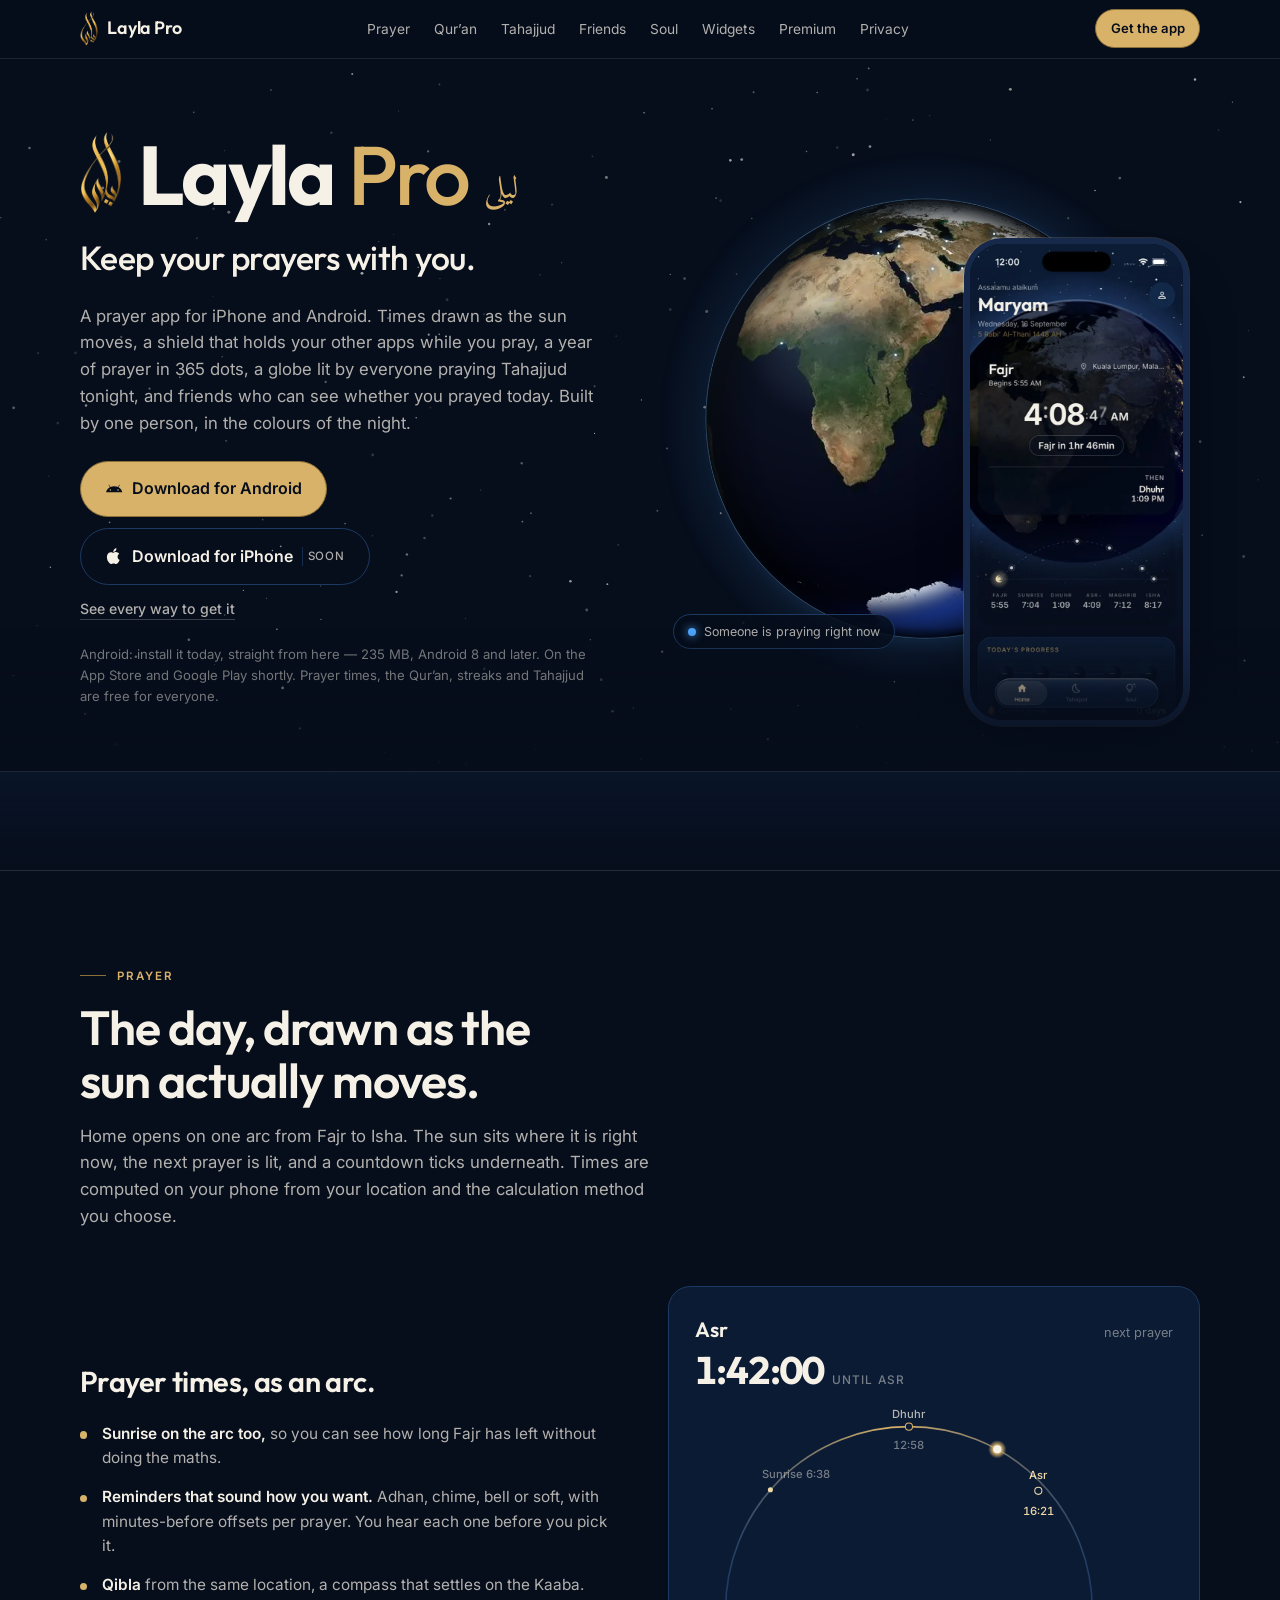
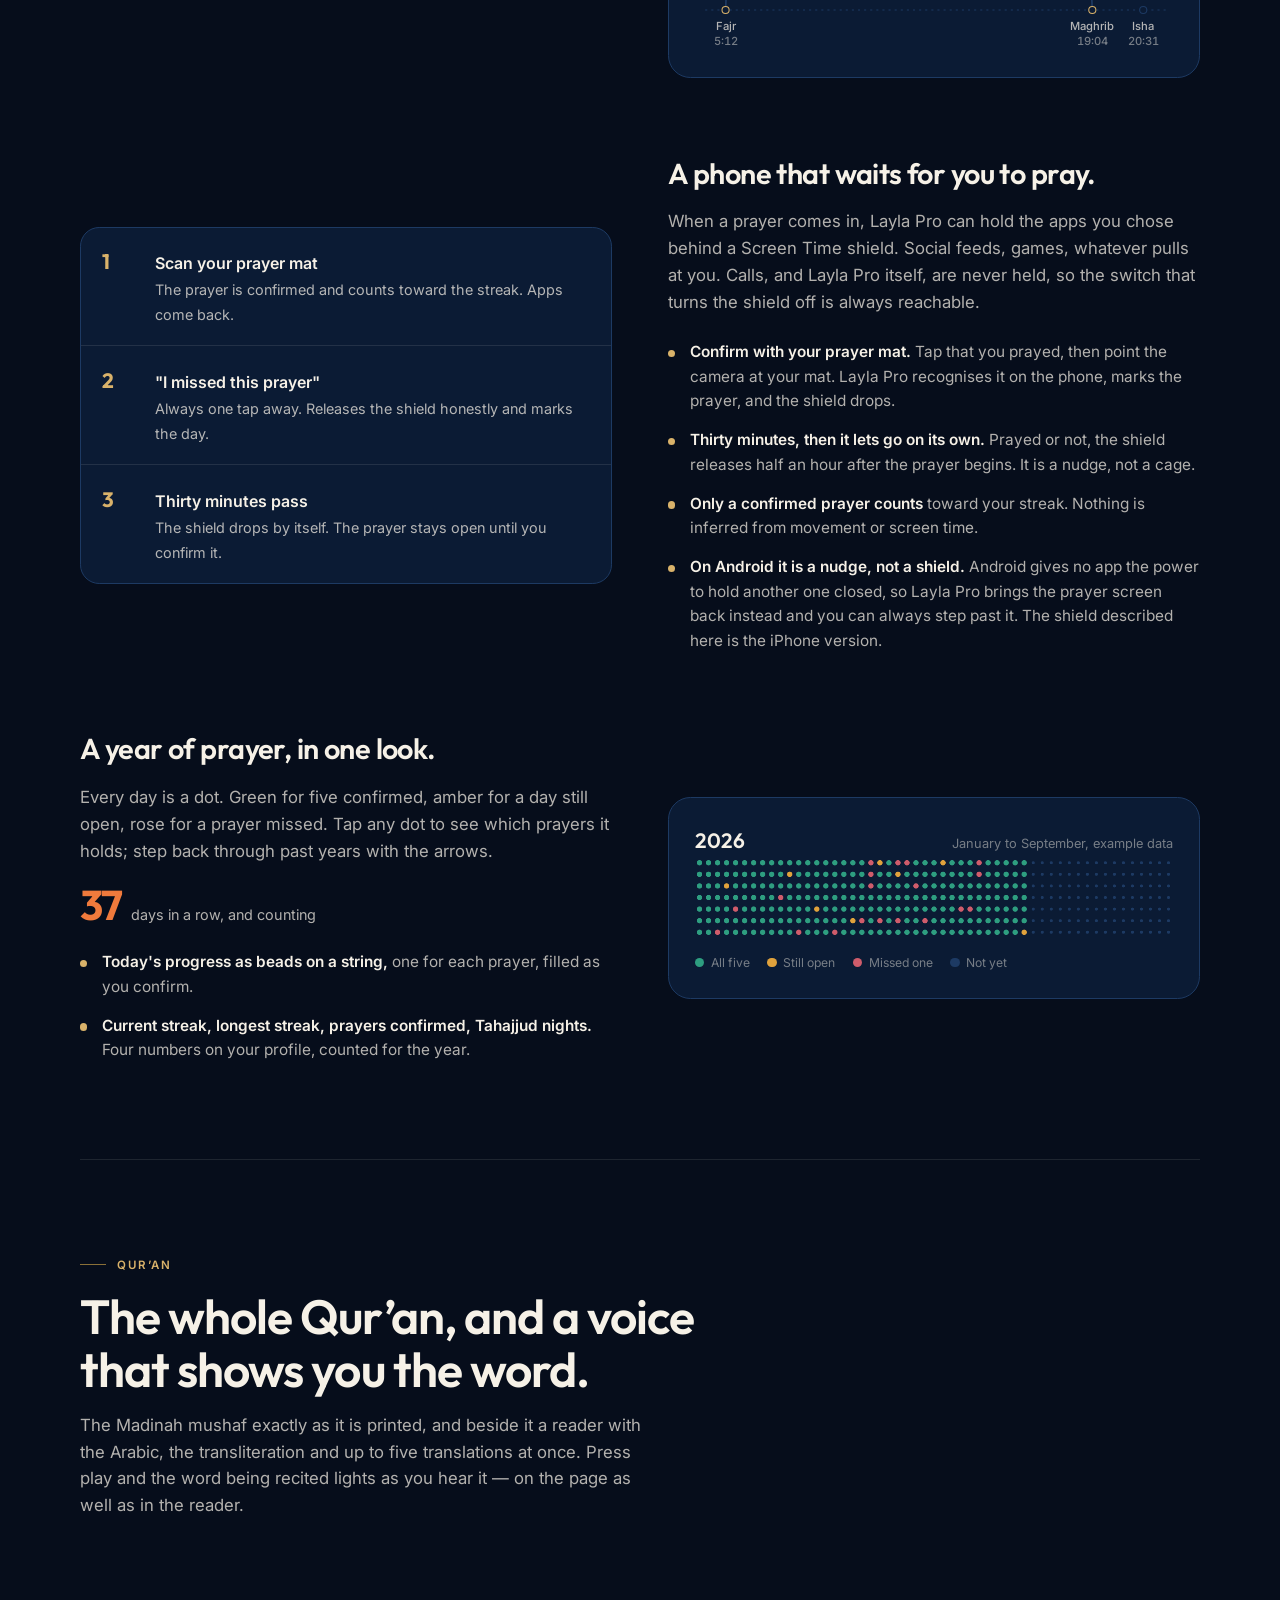
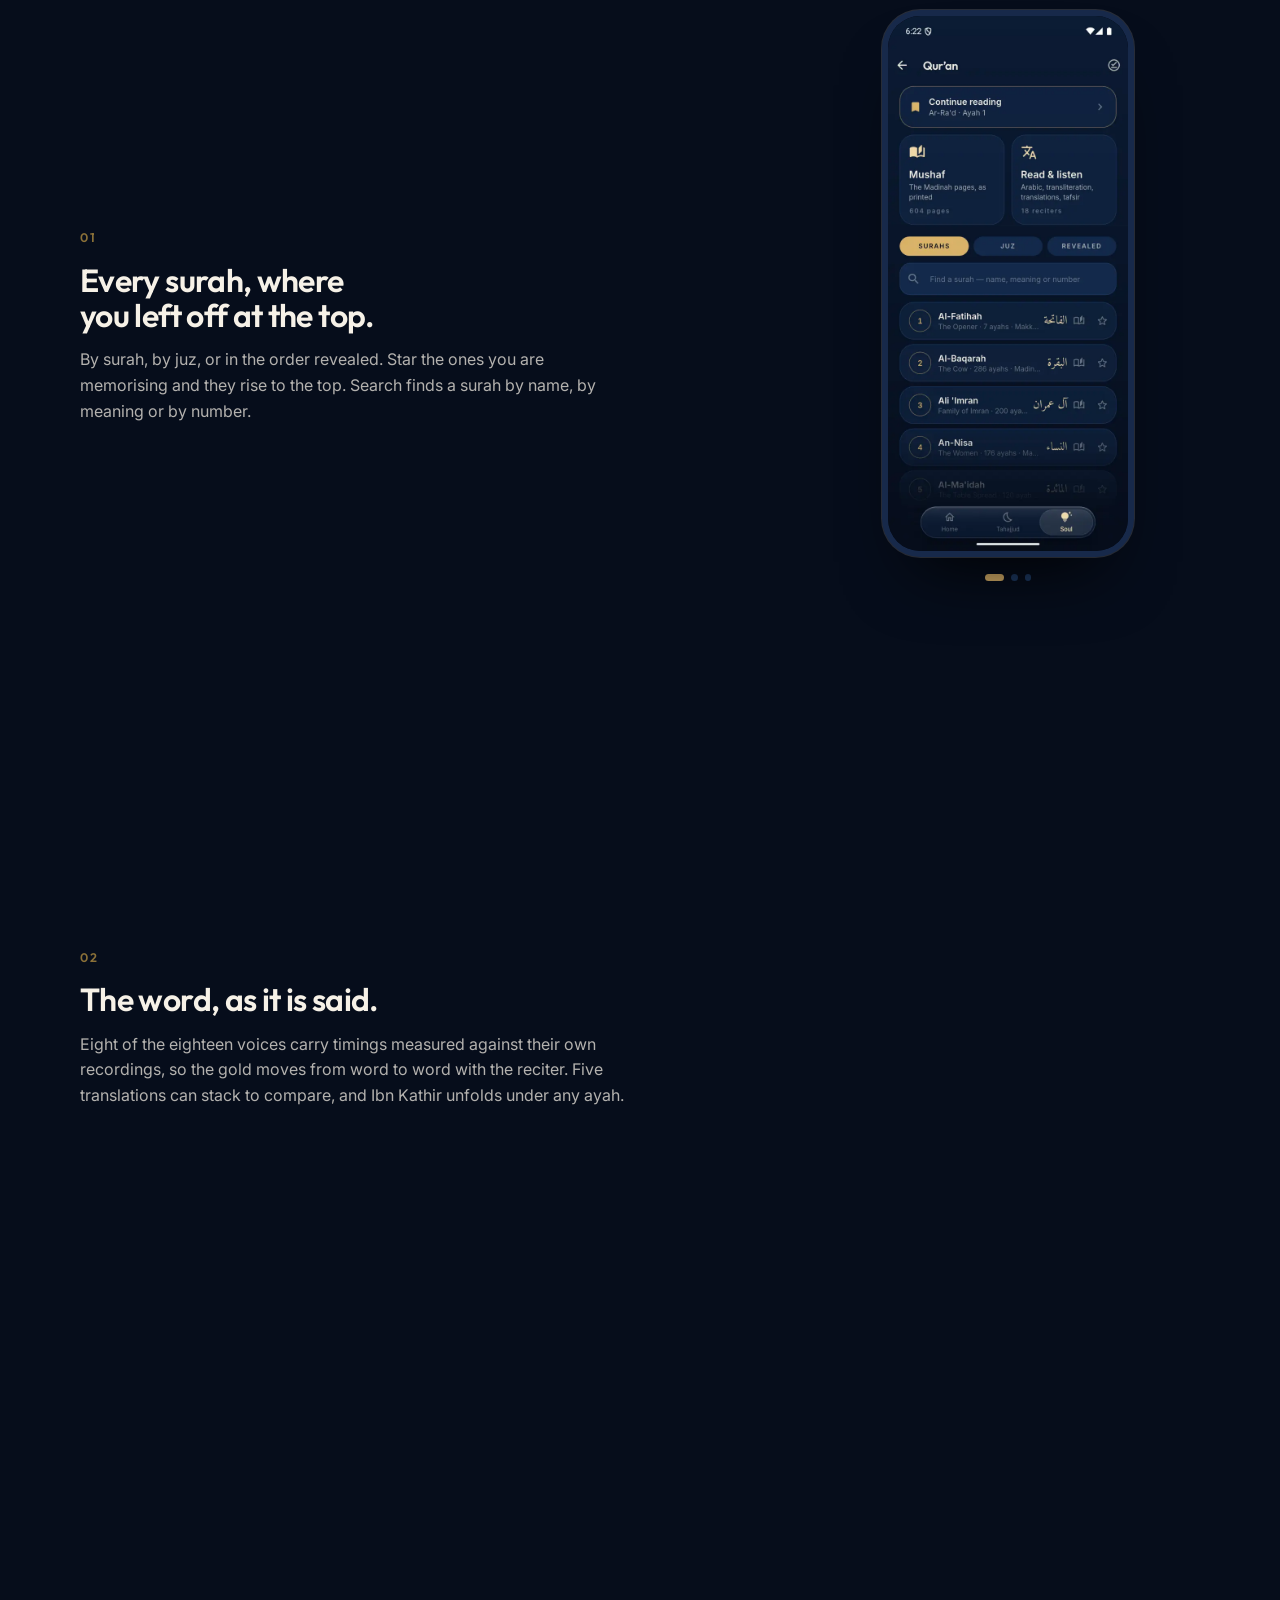
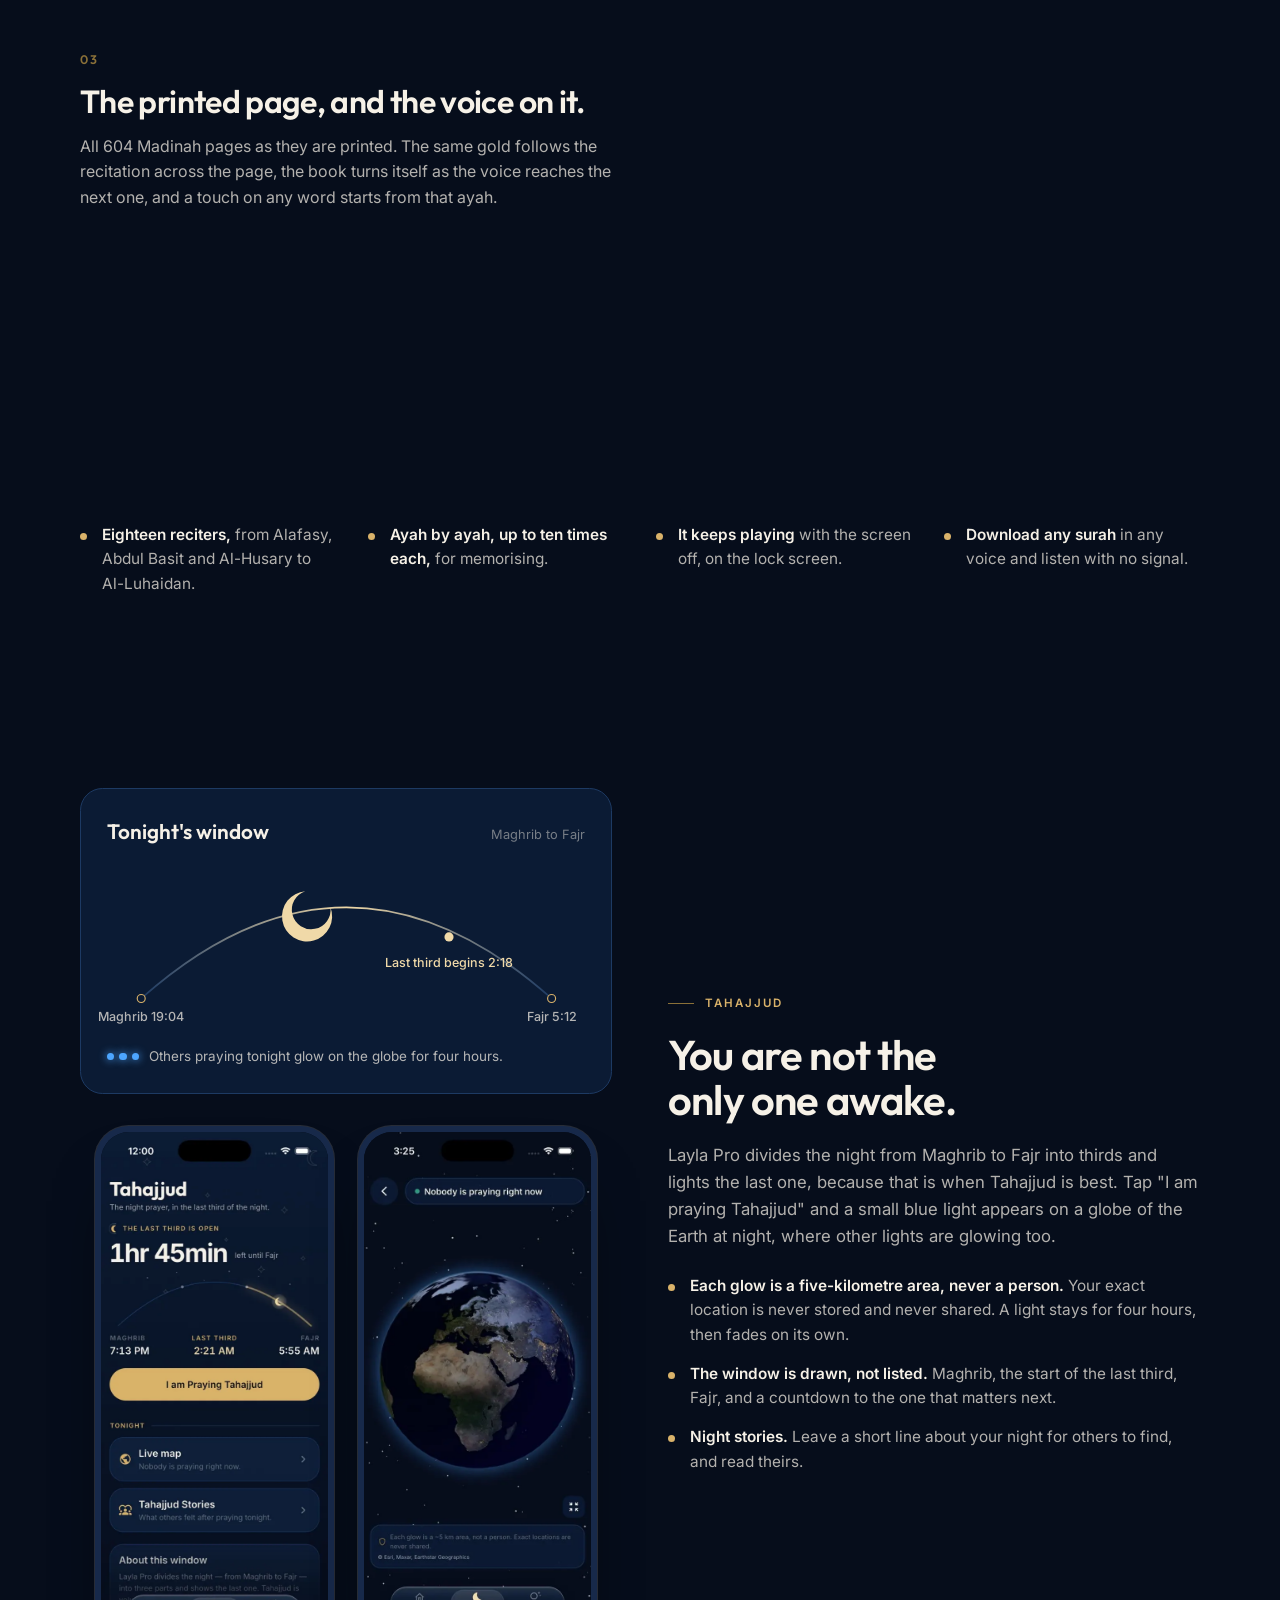
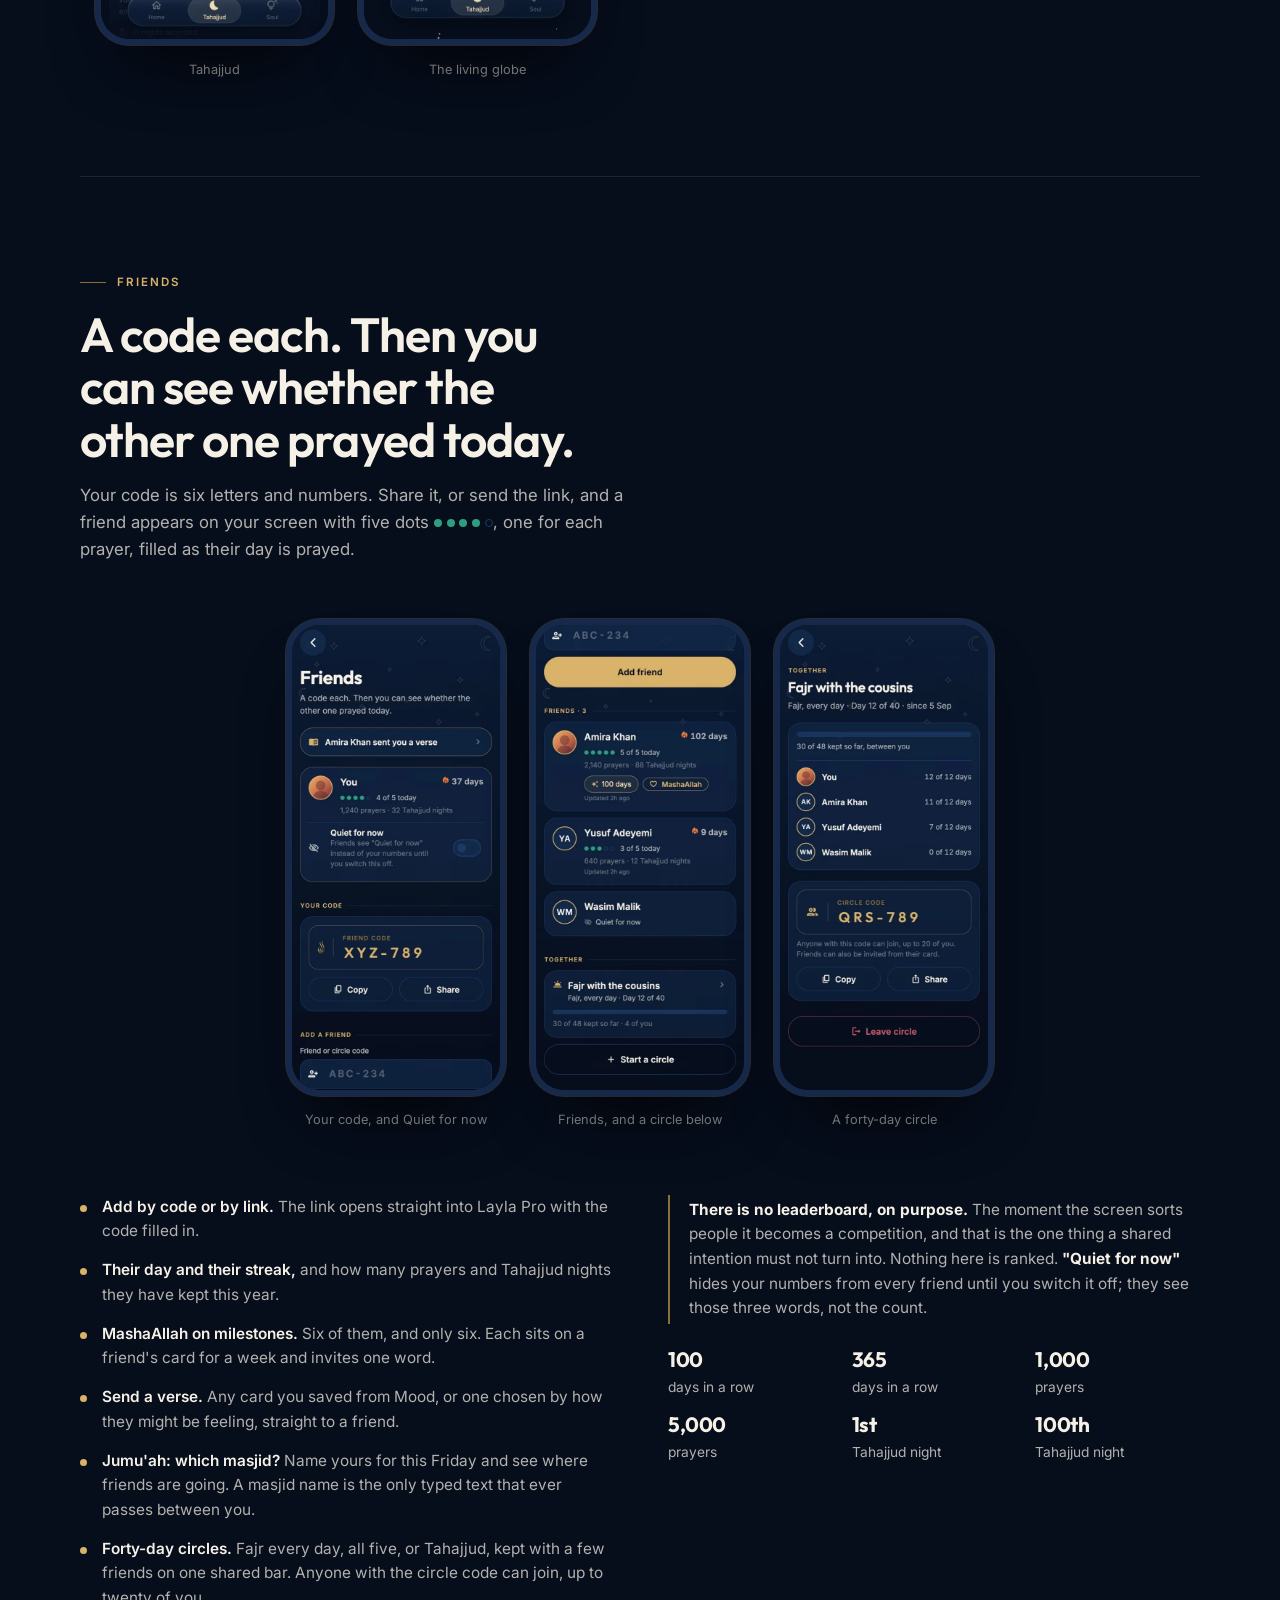
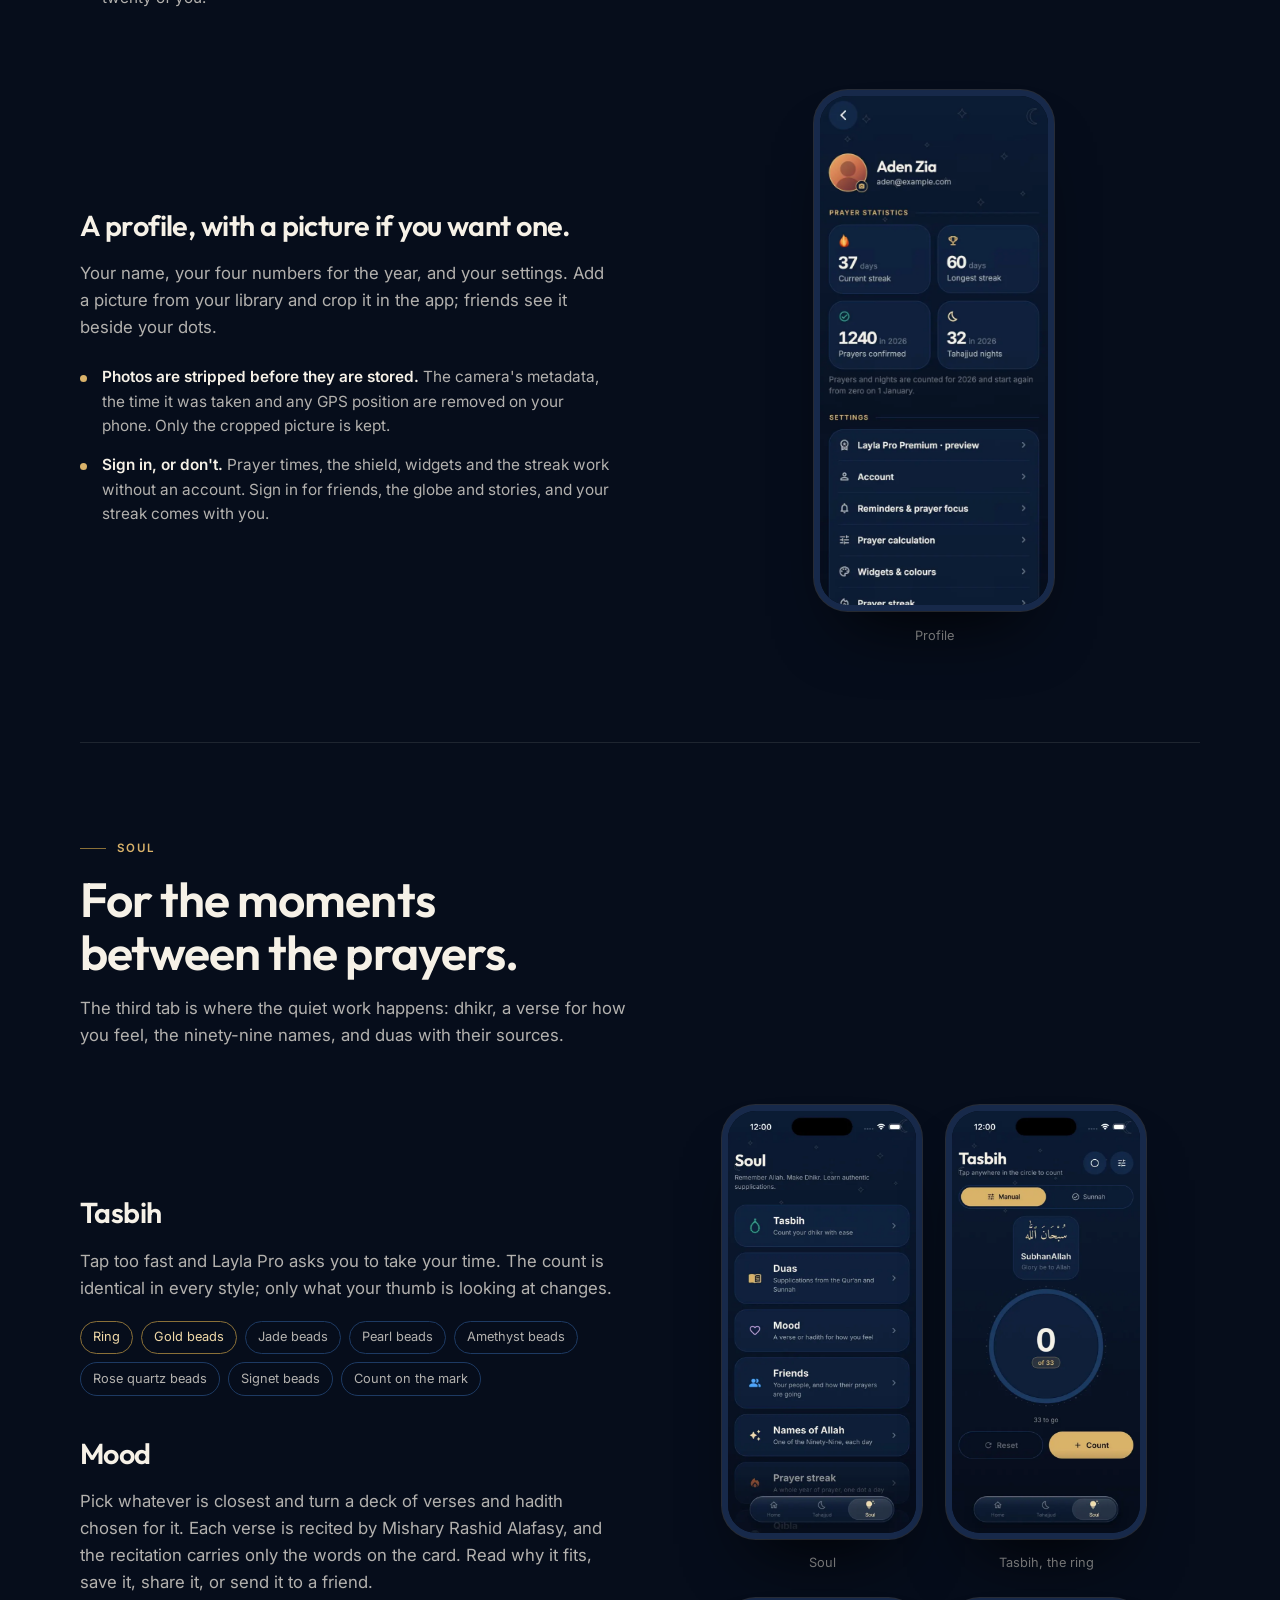
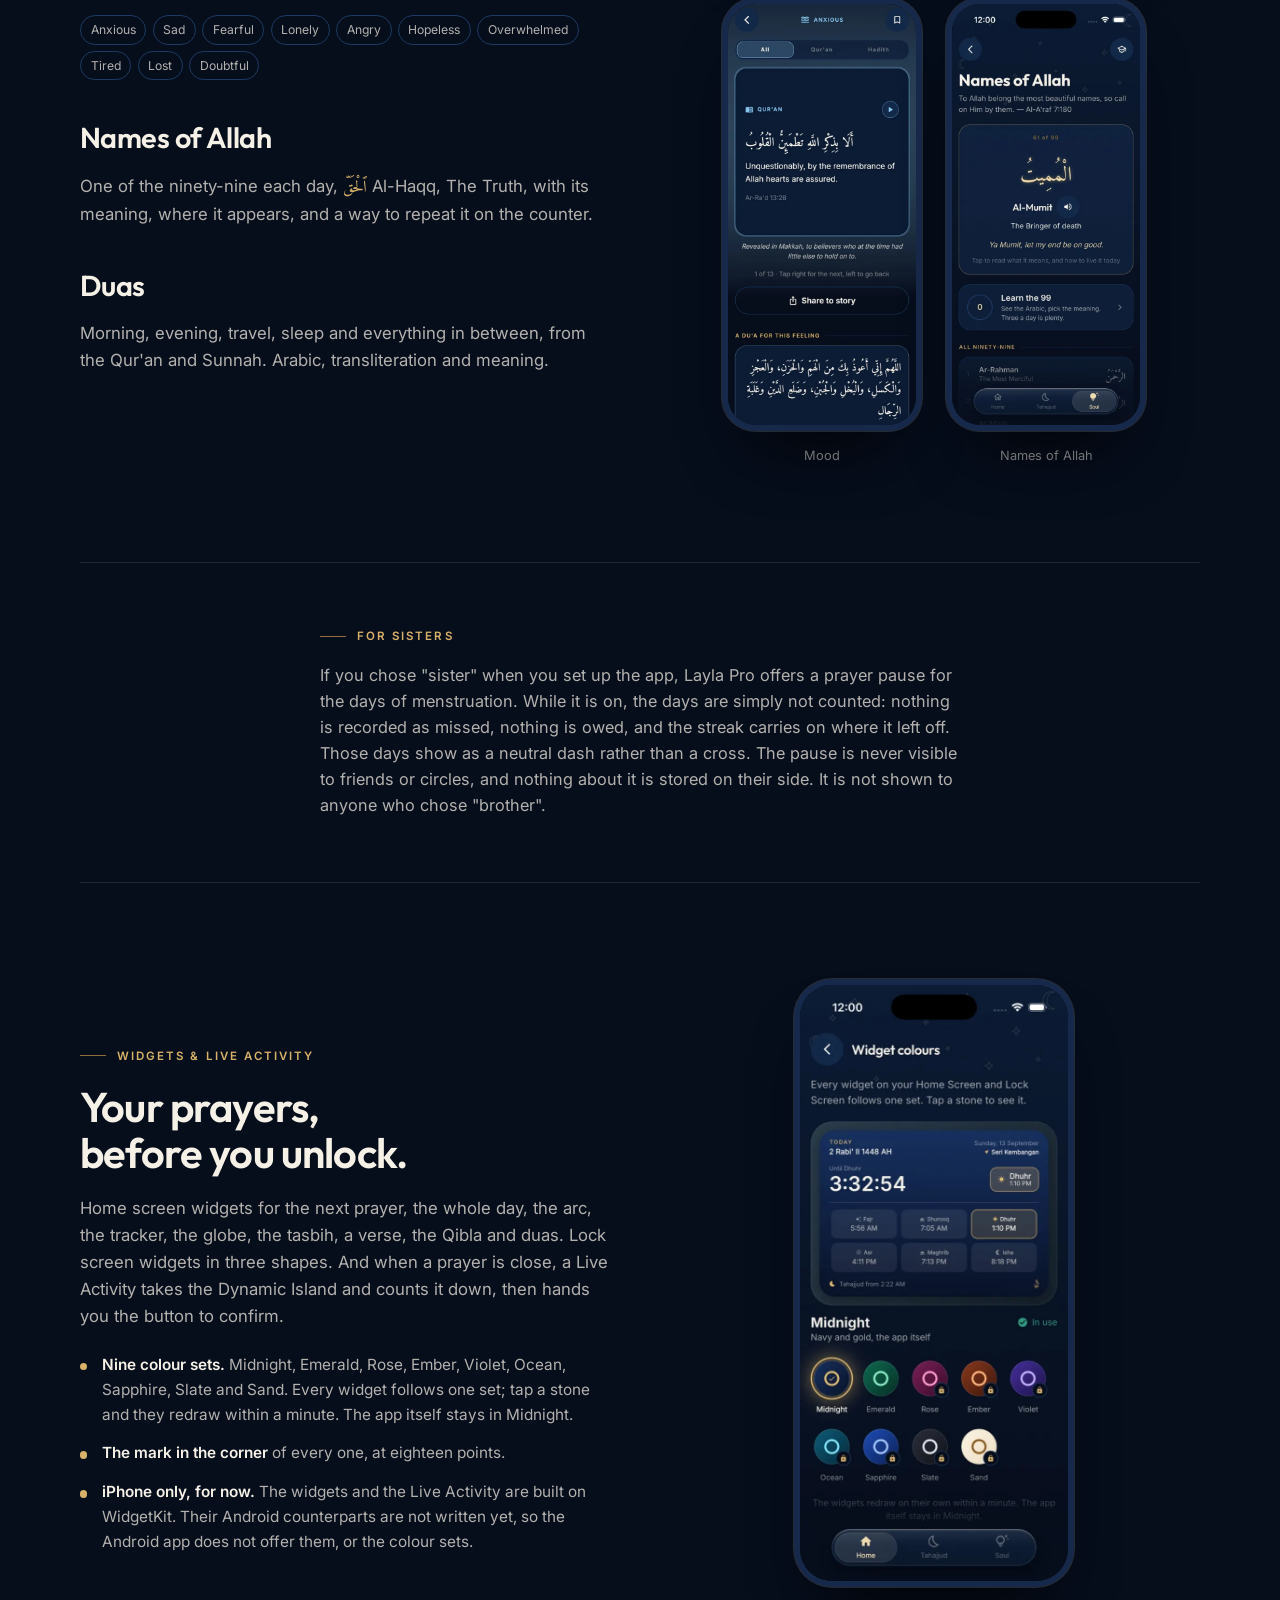
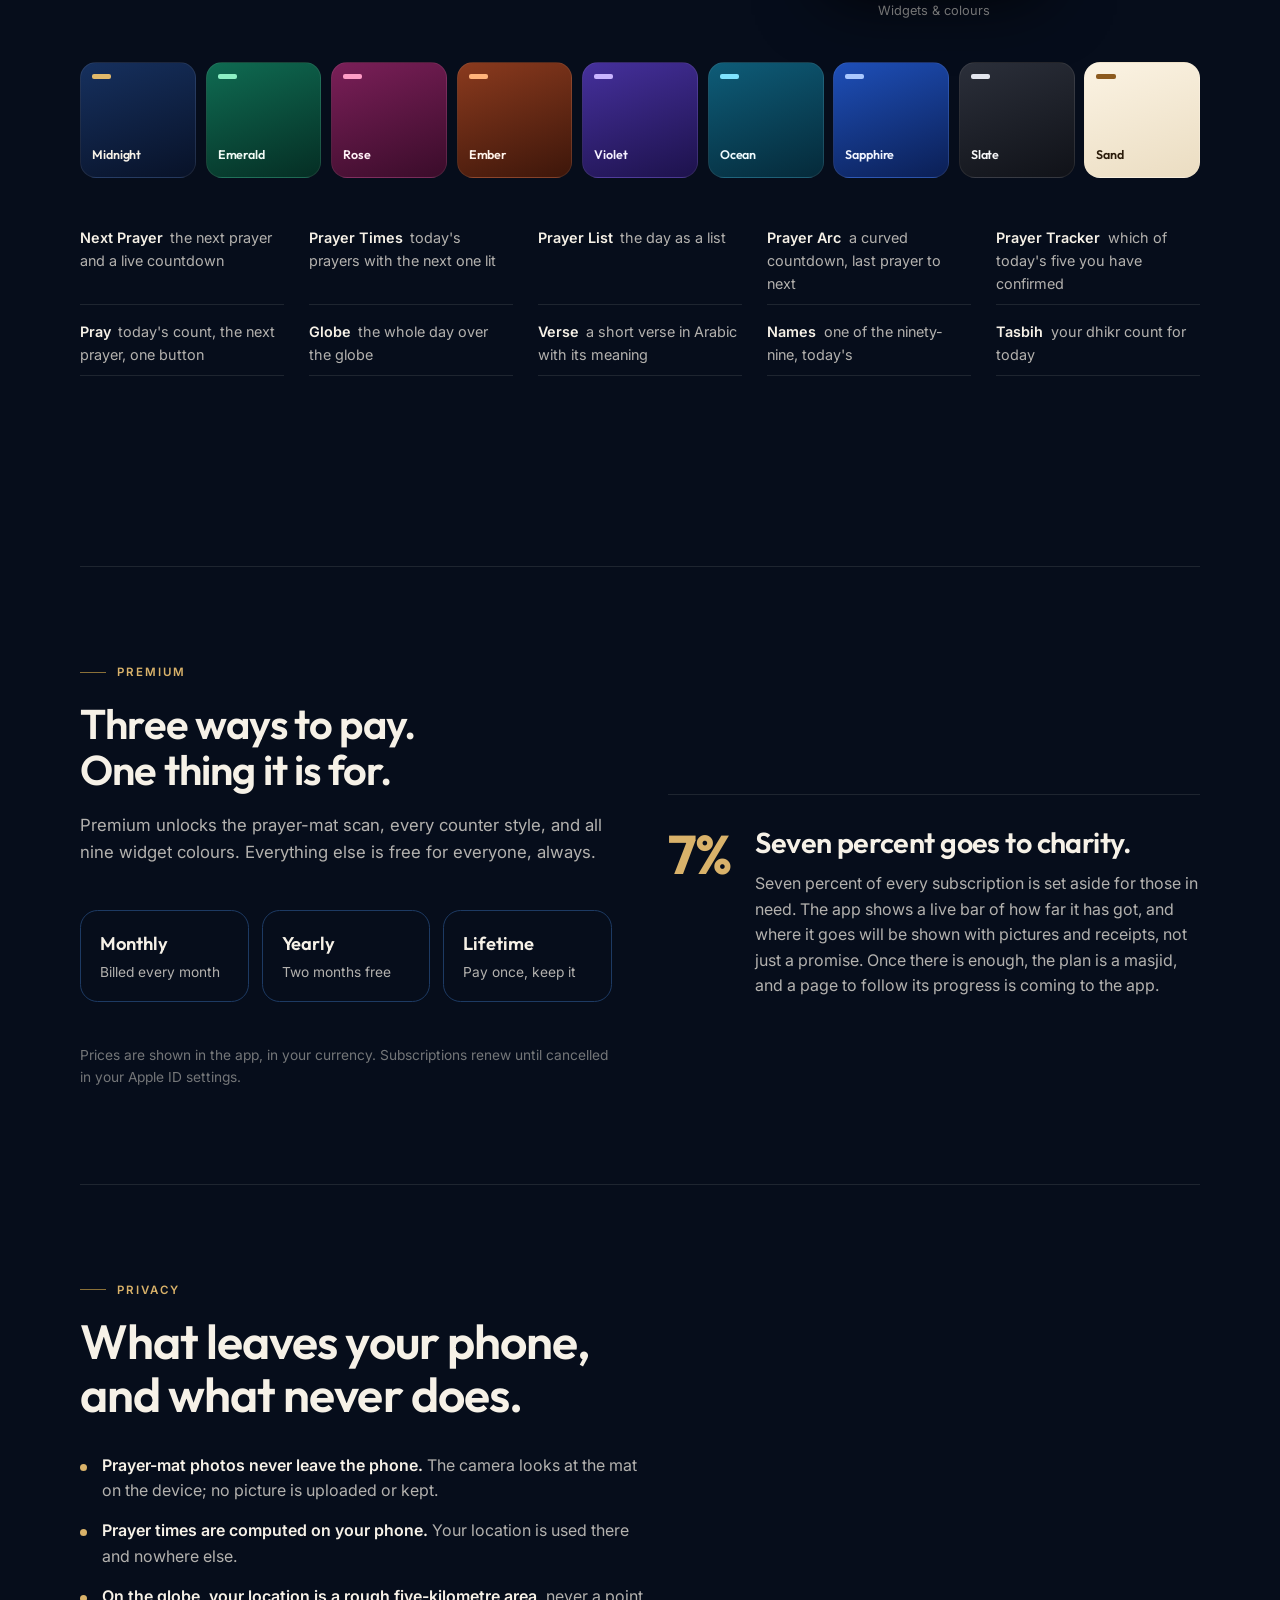
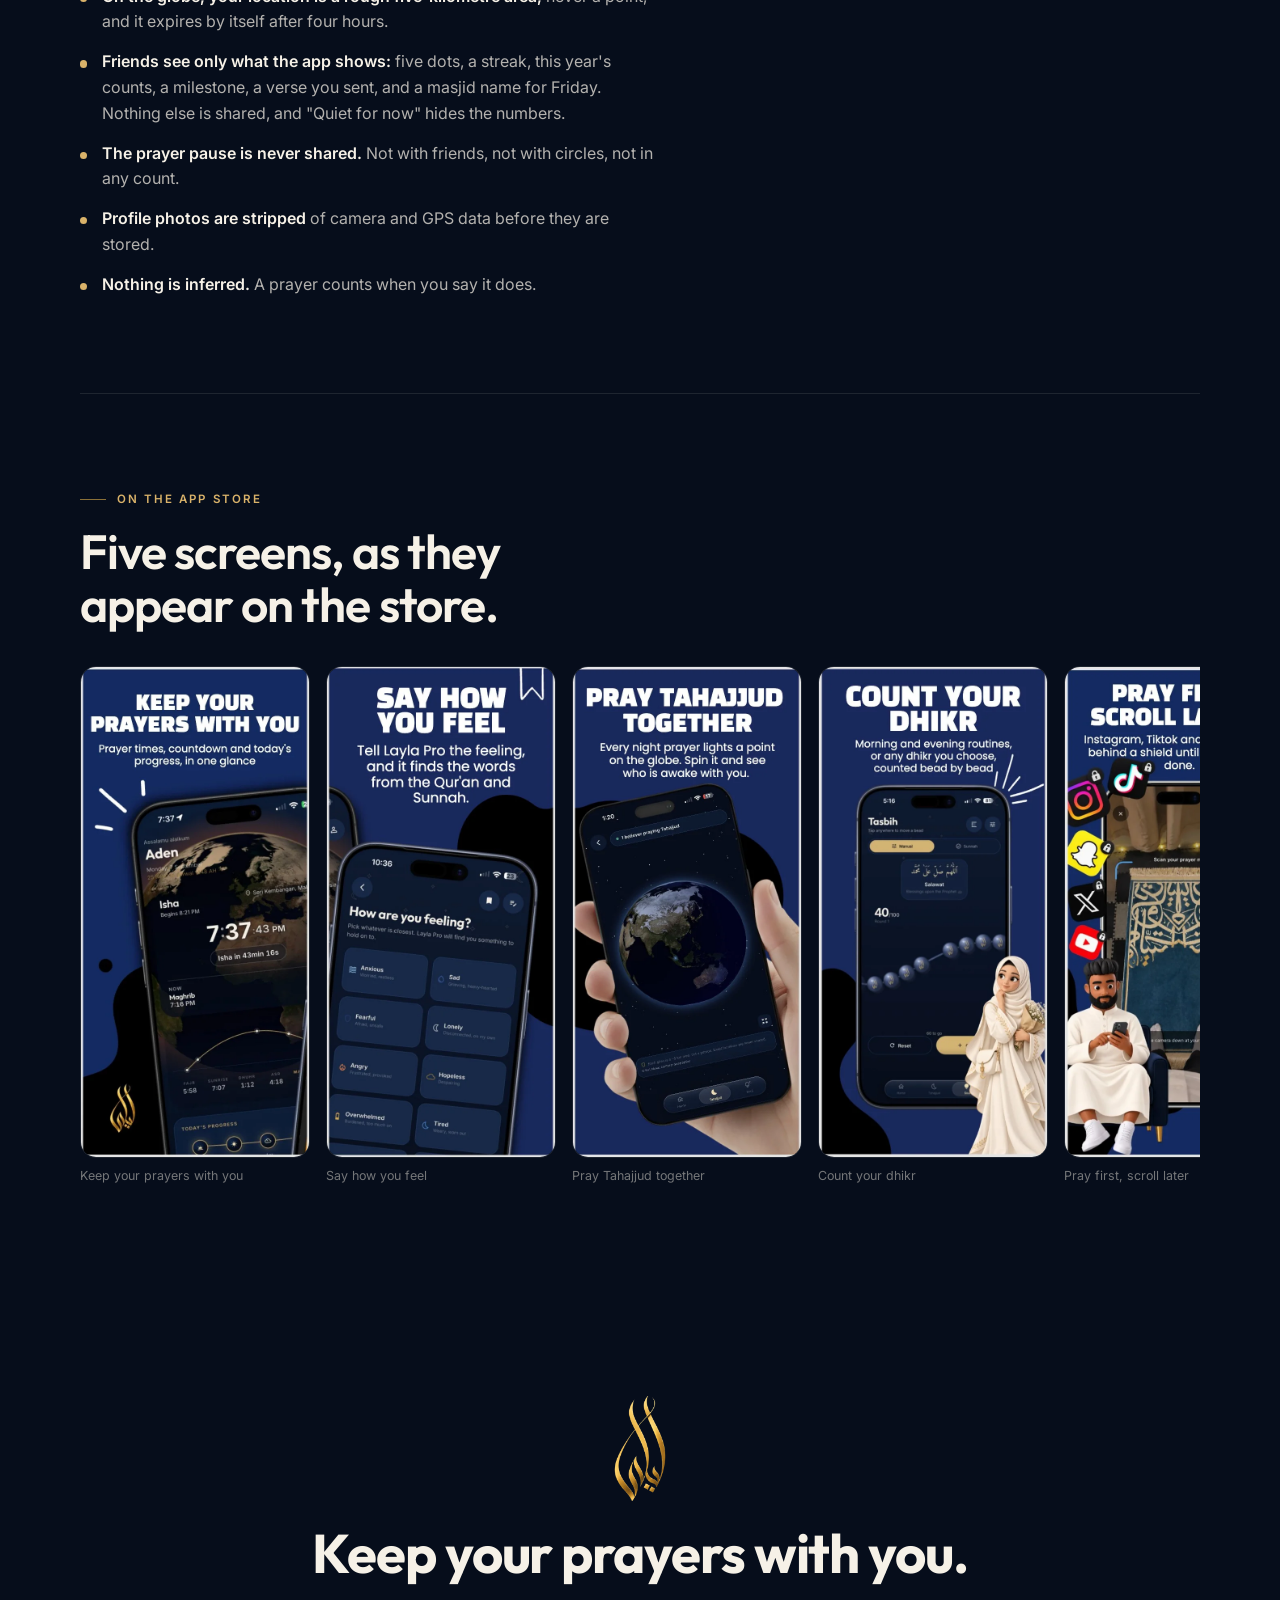
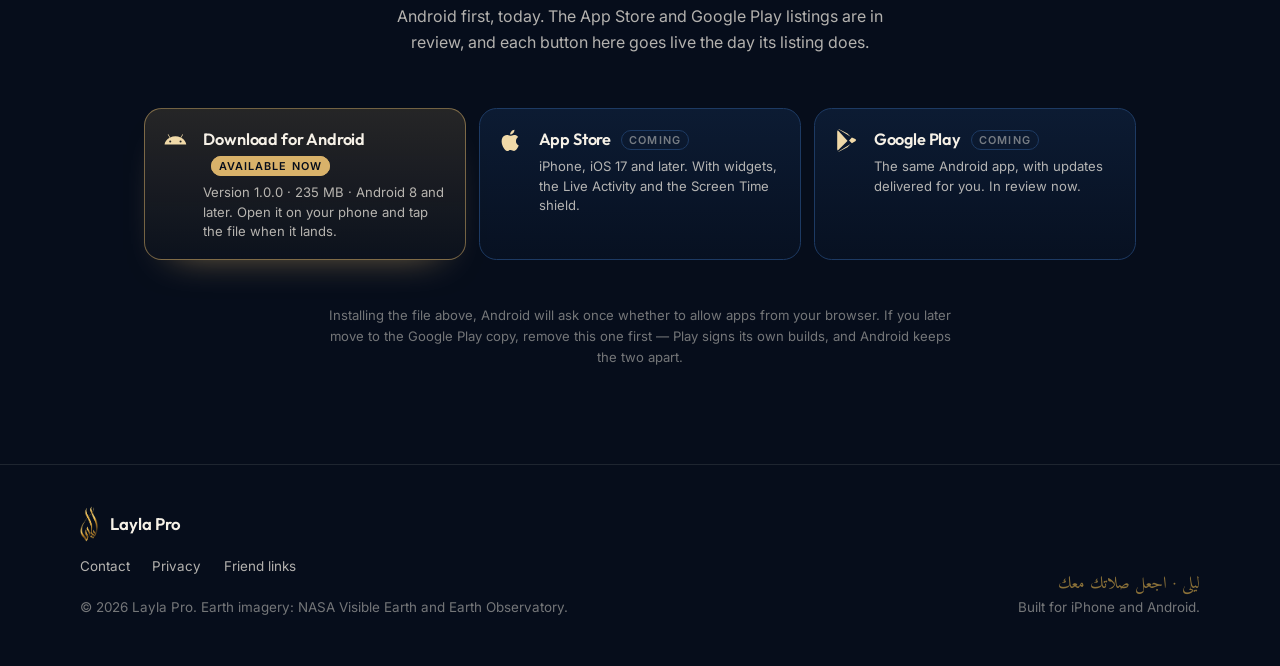
==== index.html @ 96f3f41b "Fix sixteen defects found sweeping the page for the collision that skewed the chips The worst was th" ====
<!doctype html>
<html lang="en">
<head>
<meta charset="utf-8">
<meta name="viewport" content="width=device-width, initial-scale=1">
<title>Layla Pro — a prayer app for iPhone and Android</title>
<meta name="description" content="Prayer times drawn as an arc, a shield that holds your apps while you pray, the whole Qur’an with word-by-word recitation, Tahajjud on a living globe, and friends who see whether you prayed. Download for Android now.">
<link rel="canonical" href="https://adenzia04-ui.github.io/layla-pro/">
<meta property="og:type" content="website">
<meta property="og:site_name" content="Layla Pro">
<meta property="og:title" content="Layla Pro — keep your prayers with you">
<meta property="og:description" content="Prayer times, a prayer lock, a year of dots, a Tahajjud globe, friends and widgets. For iPhone and Android.">
<meta property="og:url" content="https://adenzia04-ui.github.io/layla-pro/">
<meta property="og:image" content="https://adenzia04-ui.github.io/layla-pro/og.png">
<meta property="og:image:width" content="1200">
<meta property="og:image:height" content="630">
<meta name="twitter:card" content="summary_large_image">
<meta name="twitter:title" content="Layla Pro — keep your prayers with you">
<meta name="twitter:description" content="Prayer times, a prayer lock, a year of dots, a Tahajjud globe, friends and widgets. For iPhone and Android.">
<meta name="twitter:image" content="https://adenzia04-ui.github.io/layla-pro/og.png">
<meta name="theme-color" content="#060D1B">
<link rel="icon" href="icon.png">
<link rel="apple-touch-icon" href="icon.png">
<link rel="preconnect" href="https://fonts.googleapis.com">
<link rel="preconnect" href="https://fonts.gstatic.com" crossorigin>
<link rel="stylesheet" href="https://fonts.googleapis.com/css2?family=Outfit:wght@400;500;600;700&family=Inter:wght@400;500;600&family=Amiri:wght@400;700&display=swap">
<link rel="stylesheet" href="assets/site.css">
<link rel="preload" as="image" href="assets/screens/home.webp" type="image/webp">
<script>
/* ── The one place to change when the App Store listing goes live. ──
   Paste the full listing URL into STORE_URL (for example
   "https://apps.apple.com/app/id1234567890") and every App Store
   button on this site and on add.html links to it and drops "coming".
   CONTACT is where the footer's "Contact" goes. */
window.LAYLA = {
  STORE_URL: "",
  PLAY_URL: "",
  CONTACT: "https://github.com/adenzia04-ui/layla-pro/issues"
};
</script>
<style>
  /* ── hero ───────────────────────────────────── */
  .hero{position:relative;overflow:hidden;padding:4.5rem 0 4rem}
  .hero .wrap{position:relative;display:grid;grid-template-columns:minmax(0,1fr) minmax(0,1.05fr);align-items:center;gap:3rem}
  @media (max-width:900px){.hero{padding-top:3rem}.hero .wrap{grid-template-columns:minmax(0,1fr);gap:2.5rem}
    .hero-actions .btn.big{white-space:normal;text-align:center}}
  .hero-copy{display:grid;gap:1.5rem;z-index:1}
  .wordmark{display:flex;align-items:flex-end;gap:1rem}
  .wordmark img{width:2.6rem;height:auto}
  .wordmark h1{font-size:clamp(3.2rem,7vw,5.2rem);font-weight:700;letter-spacing:-.035em;line-height:.95}
  .wordmark h1 span{font-weight:500;color:var(--gold)}
  .wordmark .ar{font-family:var(--arabic);font-size:2rem;color:var(--gold);line-height:1;padding-bottom:.5rem}
  .tagline{font-family:var(--display);font-size:clamp(1.5rem,3vw,2.1rem);font-weight:500;letter-spacing:-.015em;line-height:1.2}
  .hero-actions{display:flex;flex-wrap:wrap;gap:.7rem;align-items:center}
  .hero-note{font-size:.82rem;color:var(--faint)}
  .hero-more{flex-basis:100%;margin-top:.1rem;font-size:.88rem;font-weight:500;color:var(--mist);text-decoration:none}
  .hero-more span{border-bottom:1px solid rgba(246,241,231,.22);padding-bottom:.12rem;transition:color .15s ease,border-color .15s ease}
  .hero-more:hover{color:var(--gold-soft)}
  .hero-more:hover span{border-color:var(--gold-dim)}
  /* the globe with the phone standing in front of it */
  .hero-visual{position:relative;aspect-ratio:1;width:100%;max-width:560px;justify-self:center}
  .hero-visual canvas{position:absolute;inset:0;width:100%;height:100%;display:block}
  .hero-visual .device{position:absolute;right:2%;bottom:-6%;--dw:41%;margin:0;z-index:1}
  .globe-caption{position:absolute;left:4%;bottom:8%;display:flex;align-items:center;gap:.55rem;font-size:.78rem;color:var(--mist);background:rgba(6,13,27,.8);border:1px solid var(--line);padding:.4rem .85rem;border-radius:999px;white-space:nowrap}
  .dot{width:.5rem;height:.5rem;border-radius:50%;background:var(--pulse);box-shadow:0 0 10px var(--pulse);animation:pulse 2.2s ease-in-out infinite}
  @keyframes pulse{0%,100%{box-shadow:0 0 6px var(--pulse)}50%{box-shadow:0 0 16px var(--pulse-soft)}}
  @media (max-width:900px){.hero-visual{max-width:440px}}
  @media (max-width:600px){.hero-visual .device{--dw:44%;bottom:-4%}.globe-caption{bottom:auto;top:3%;left:0}}

  /* ── section rhythm ─────────────────────────── */
  section{padding:6rem 0}
  @media (max-width:700px){section{padding:4.2rem 0}}
  .rule{width:min(var(--wrap),calc(100% - 2.5rem));margin-inline:auto;height:1px;background:var(--hair)}
  .head{display:grid;gap:1rem;max-width:44rem;margin-bottom:3.5rem}
  .head h2{font-size:clamp(2rem,4.4vw,3rem)}
  .two{display:grid;grid-template-columns:minmax(0,1fr) minmax(0,1fr);gap:3.5rem;align-items:center}
  .two.flip .copy{order:2}
  @media (max-width:860px){.two{grid-template-columns:1fr;gap:2.5rem}.two.flip .copy{order:0}}
  .copy{display:grid;gap:1.2rem}
  .copy h2{font-size:clamp(1.9rem,4vw,2.6rem)}
  .copy h3{font-size:clamp(1.4rem,2.6vw,1.8rem)}
  .points{list-style:none;padding:0;margin:.3rem 0 0;display:grid;gap:.9rem}
  .points li{padding-left:1.4rem;position:relative;color:var(--mist);font-size:.96rem}
  .points li::before{content:"";position:absolute;left:0;top:.62rem;width:.45rem;height:.45rem;border-radius:50%;background:var(--gold)}
  .points b{color:var(--cream);font-weight:600}
  .fig{margin:0;display:grid;gap:.9rem;justify-items:center}
  .fig figcaption{font-size:.8rem;color:var(--faint);text-align:center}
  .pair{display:flex;gap:1.5rem;justify-content:center;align-items:flex-start;flex-wrap:wrap}
  .pair .fig{width:min(240px,45%)}
  .pair .device{--dw:100%}
  .stack{display:grid;gap:5rem}
  .drawn{border:1px solid var(--line);border-radius:1.4rem;padding:1.6rem;background:var(--navy)}

  /* prayer arc */
  .arc-head{display:flex;justify-content:space-between;align-items:baseline;font-size:.8rem;color:var(--faint)}
  .arc-head b{color:var(--cream);font-family:var(--display);font-size:1.3rem;font-weight:600}
  .countdown{font-variant-numeric:tabular-nums;font-family:var(--display);font-size:2.4rem;font-weight:700;letter-spacing:-.03em;line-height:1;margin:.3rem 0 .2rem}
  .countdown small{font-size:.74rem;color:var(--faint);font-family:var(--body);font-weight:500;letter-spacing:.1em;text-transform:uppercase;margin-left:.5rem}
  svg.arc,svg.night{width:100%;height:auto;display:block;overflow:visible}
  .arc text,.night text{font-family:var(--body);font-size:11px;fill:var(--mist);font-weight:500}
  .arc .t{fill:var(--faint);font-variant-numeric:tabular-nums}
  .arc .now text{fill:var(--gold-soft)}

  /* lock: the three ways the shield lets go */
  .lock-steps{display:grid;gap:0;border:1px solid var(--line);border-radius:1.2rem;overflow:hidden;background:var(--navy)}
  .lock-steps>div{padding:1.1rem 1.3rem;display:grid;grid-template-columns:2.4rem 1fr;gap:.9rem;align-items:baseline;border-top:1px solid var(--hair)}
  .lock-steps>div:first-child{border-top:0}
  .lock-steps i{font-style:normal;font-family:var(--display);font-weight:700;font-size:1.3rem;color:var(--gold)}
  .lock-steps b{display:block;font-weight:600}
  .lock-steps span{font-size:.9rem;color:var(--mist)}

  /* year of dots */
  .year canvas{width:100%;height:auto;display:block;aspect-ratio:1060/180}
  .legend{display:flex;gap:1.1rem;font-size:.76rem;color:var(--faint);flex-wrap:wrap;margin-top:.9rem}
  .legend span{display:inline-flex;align-items:center;gap:.4rem}
  .legend i{width:.6rem;height:.6rem;border-radius:50%;display:inline-block}
  .streak-num{display:flex;align-items:baseline;gap:.6rem}
  .streak-num b{font-family:var(--display);font-size:2.6rem;font-weight:700;letter-spacing:-.03em;color:var(--ember);line-height:1}
  .streak-num span{color:var(--mist);font-size:.9rem}

  /* tahajjud */
  .presence{display:flex;gap:.6rem;align-items:center;font-size:.84rem;color:var(--mist);margin-top:.8rem}
  .lights{display:flex;gap:.35rem}
  .lights i{width:.45rem;height:.45rem;border-radius:50%;background:var(--pulse);box-shadow:0 0 8px var(--pulse);animation:pulse 2.4s ease-in-out infinite}
  .lights i:nth-child(2){animation-delay:.6s}.lights i:nth-child(3){animation-delay:1.2s}

  /* friends: five dots as the app draws them */
  .five{display:inline-flex;gap:.3rem;vertical-align:middle;margin-left:.3rem}
  .five i{width:.5rem;height:.5rem;border-radius:50%;background:var(--emerald)}
  .five i.off{background:transparent;border:1px solid var(--line)}
  .plain{border-left:2px solid var(--gold-dim);padding:.2rem 0 .2rem 1.2rem;color:var(--mist);font-size:.96rem}
  .plain b{color:var(--cream)}
  .milestones{display:grid;grid-template-columns:repeat(3,1fr);gap:.6rem 1.2rem;font-size:.86rem;color:var(--mist);margin:0;padding:0;list-style:none}
  .milestones b{display:block;font-family:var(--display);font-size:1.3rem;color:var(--cream);letter-spacing:-.02em}
  @media (max-width:420px){.milestones{grid-template-columns:repeat(2,1fr)}}

  /* soul */
  .counters{display:flex;flex-wrap:wrap;align-items:center;gap:.5rem}
  .counters span{margin:0;font-size:.8rem;line-height:1.6;padding:.35rem .75rem;border:1px solid var(--line);border-radius:999px;color:var(--mist);white-space:nowrap}
  .counters span.free{border-color:var(--gold-dim);color:var(--gold-soft)}
  .moods{display:flex;gap:.4rem;flex-wrap:wrap;align-items:center}
  .moods span{margin:0;font-size:.76rem;line-height:1.6;padding:.25rem .6rem;border:1px solid var(--line);border-radius:999px;color:var(--mist);white-space:nowrap}
  .ar{font-family:var(--arabic);color:var(--gold);line-height:1.5}
  .trio{display:flex;gap:1.5rem;justify-content:center;align-items:flex-start;flex-wrap:wrap;margin-top:3.5rem}
  .trio .fig{width:min(220px,45%)}
  .two .trio{margin-top:0}
  .two .trio .fig{width:min(200px,45%)}
  @media (max-width:860px){
    #soul-shots{width:100%;max-width:calc(400px + 1.5rem);margin-inline:auto}
    #soul-shots .fig{width:min(200px,calc(50% - .75rem))}
  }
  .trio .device{--dw:100%}
  .empty{width:min(240px,45%);aspect-ratio:590/1280;border:1px dashed var(--line);border-radius:2.1rem;display:grid;place-items:center;color:var(--faint);font-size:.8rem;text-align:center;padding:1rem}

  /* sisters: one paragraph, set apart only by whitespace */
  .quiet{padding:4rem 0}
  .quiet .wrap{max-width:40rem}
  #sisters .note{color:var(--mist);font-size:1.02rem}
  .quiet .eyebrow{margin-bottom:1rem}

  /* widgets: nine colour sets, the real values from the app */
  .sets{display:grid;grid-template-columns:repeat(9,1fr);gap:.6rem;margin-top:2.5rem}
  @media (max-width:860px){.sets{grid-template-columns:repeat(5,1fr)}}
  @media (max-width:480px){.sets{grid-template-columns:repeat(3,1fr)}}
  .set{aspect-ratio:1;border-radius:1rem;padding:.7rem;display:flex;flex-direction:column;justify-content:space-between;background:linear-gradient(160deg,var(--t),var(--b));color:var(--c);border:1px solid rgba(246,241,231,.08)}
  .set i{width:1.2rem;height:.3rem;border-radius:2px;background:var(--a);display:block}
  .set b{font-family:var(--display);font-size:.78rem;font-weight:600;letter-spacing:-.01em}
  .wlist{display:grid;grid-template-columns:repeat(auto-fit,minmax(200px,1fr));gap:.4rem 1.6rem;font-size:.9rem;color:var(--mist);margin-top:2.5rem}
  .wlist div{padding:.55rem 0;border-bottom:1px solid var(--hair)}
  .wlist b{color:var(--cream);font-weight:600;margin-right:.45rem}

  /* premium */
  .plans{display:grid;grid-template-columns:repeat(3,1fr);gap:.8rem;margin-top:1.6rem}
  @media (max-width:640px){.plans{grid-template-columns:1fr}}
  .plan{border:1px solid var(--line);border-radius:1.1rem;padding:1.1rem 1.2rem;display:grid;gap:.2rem}
  .plan b{font-family:var(--display);font-size:1.15rem;font-weight:600}
  .plan span{font-size:.86rem;color:var(--mist)}
  .charity{border-top:1px solid var(--hair);padding-top:2rem;margin-top:2.6rem;display:grid;grid-template-columns:auto 1fr;gap:1.6rem;align-items:start}
  @media (max-width:640px){.charity{grid-template-columns:1fr}}
  .charity .pct{font-family:var(--display);font-size:3.4rem;font-weight:700;letter-spacing:-.04em;color:var(--gold);line-height:1}
  .charity p{color:var(--mist);max-width:var(--measure)}
  #premium .terms{font-size:.86rem;color:var(--faint);margin-top:1.4rem}

  /* privacy */
  .privacy ul{list-style:none;margin:0;padding:0;display:grid;gap:.9rem;max-width:var(--measure)}
  .privacy li{padding-left:1.4rem;position:relative;color:var(--mist);font-size:1rem}
  .privacy li::before{content:"";position:absolute;left:0;top:.68rem;width:.45rem;height:.45rem;border-radius:50%;background:var(--gold)}
  .privacy b{color:var(--cream);font-weight:600}

  /* store panels */
  .panels{display:flex;gap:1rem;overflow-x:auto;scroll-snap-type:x mandatory;padding:.2rem 0 1rem;scrollbar-width:thin;scrollbar-color:var(--line) transparent}
  .panels figure{margin:0;flex:0 0 auto;width:min(230px,62vw);scroll-snap-align:start}
  .panels img{width:100%;height:auto;border-radius:1rem;border:1px solid var(--hair)}
  .panels figcaption{font-size:.78rem;color:var(--faint);margin-top:.5rem}

  /* cta */
  .cta{text-align:center}
  .cta .wrap{display:grid;grid-template-columns:minmax(0,1fr);gap:1.3rem;justify-items:center}
  .cta img{width:3.4rem;height:auto}
  .cta h2{font-size:clamp(2.2rem,5vw,3.4rem);font-weight:700}
  .cta p{color:var(--mist);max-width:32rem}
  .cta .row{display:flex;gap:.8rem;flex-wrap:wrap;justify-content:center}

  @media (prefers-reduced-motion:reduce){.dot,.lights i{animation:none}}

/* ── what is inside: the strip under the hero ───── */
.strip{border-block:1px solid var(--hair);background:linear-gradient(180deg,rgba(11,27,52,.5),rgba(6,13,27,0))}
.strip .wrap{display:grid;grid-template-columns:repeat(5,1fr);gap:1rem;padding:1.5rem 0}
.strip div{text-align:center;min-width:0}
.strip b{display:block;font-family:var(--display);font-size:1.6rem;font-weight:600;color:var(--gold-soft);line-height:1.1;font-variant-numeric:tabular-nums}
.strip span{display:block;font-size:.76rem;color:var(--faint);margin-top:.3rem;line-height:1.35}
@media (max-width:760px){.strip .wrap{grid-template-columns:repeat(3,1fr);gap:1.2rem .8rem}.strip div:nth-child(4),.strip div:nth-child(5){grid-column:span 1}}
@media (max-width:420px){.strip .wrap{grid-template-columns:repeat(2,1fr)}.strip div:last-child{grid-column:1 / -1}}

/* ── download cards ─────────────────────────────── */
.get-row{display:grid;gap:.85rem;grid-template-columns:repeat(auto-fit,minmax(min(17rem,100%),1fr));width:100%;margin:2rem auto 0;max-width:62rem;text-align:left}
.dl{display:flex;gap:.95rem;align-items:flex-start;padding:1.05rem 1.15rem;border:1px solid var(--line);border-radius:1.1rem;background:linear-gradient(180deg,rgba(18,41,74,.5),rgba(11,27,52,.25));text-decoration:none;transition:border-color .15s ease,background .15s ease,transform .15s ease}
.dl:hover{border-color:var(--gold-dim);background:linear-gradient(180deg,rgba(18,41,74,.78),rgba(11,27,52,.45));transform:translateY(-2px)}
.dl.primary{border-color:rgba(217,178,106,.5);background:linear-gradient(180deg,rgba(217,178,106,.15),rgba(217,178,106,.03));box-shadow:0 18px 40px -28px rgba(217,178,106,.75)}
.dl.primary:hover{border-color:var(--gold);background:linear-gradient(180deg,rgba(217,178,106,.22),rgba(217,178,106,.06))}
.dl>svg{width:1.55rem;height:1.55rem;flex:none;margin-top:.15rem;color:var(--gold-soft)}
.dl b{display:block;font-family:var(--display);font-size:1.02rem;font-weight:600;color:var(--cream);letter-spacing:-.01em}
.dl b i{font-style:normal;font-family:var(--body);font-size:.68rem;font-weight:600;letter-spacing:.1em;text-transform:uppercase;color:var(--faint);border:1px solid var(--line);border-radius:999px;padding:.12rem .45rem;margin-left:.45rem;vertical-align:.12em;white-space:nowrap}
.dl b i.live{color:var(--midnight);background:var(--gold);border-color:var(--gold)}
.dl small{display:block;color:var(--mist);font-size:.82rem;line-height:1.5;margin-top:.3rem}
.dl[data-store="live"] b i,.dl[data-play="live"] b i{display:none}
.cta .fineprint{max-width:40rem;margin:1.5rem auto 0;color:var(--faint);font-size:.82rem;line-height:1.6}

/* ── hero: a little more depth behind the type ──── */
.hero::after{content:"";position:absolute;inset:auto 0 0;height:9rem;background:linear-gradient(180deg,rgba(6,13,27,0),var(--midnight));pointer-events:none}
.hero-actions .btn svg{width:1.15rem;height:1.15rem}


/* ── scroll progress ────────────────────────────── */
.progress{position:fixed;top:0;left:0;height:2px;width:100%;transform-origin:0 50%;transform:scaleX(0);background:linear-gradient(90deg,var(--gold-dim),var(--gold),var(--gold-soft));z-index:40;pointer-events:none}

/* ── reveal on enter ────────────────────────────── */
@media (prefers-reduced-motion:no-preference){
  .reveal{opacity:0;transform:translateY(26px);transition:opacity .75s cubic-bezier(.2,.75,.25,1),transform .75s cubic-bezier(.2,.75,.25,1)}
  .reveal.in{opacity:1;transform:none}
  /* A revealed block inside another one would compose both transforms. */
  .reveal .reveal{opacity:1;transform:none;transition:none}
  .reveal.d1{transition-delay:.08s}.reveal.d2{transition-delay:.16s}.reveal.d3{transition-delay:.24s}
  .points.in li{animation:riseIn .6s cubic-bezier(.2,.75,.25,1) backwards}
  .points.in li:nth-child(1){animation-delay:.05s}.points.in li:nth-child(2){animation-delay:.13s}
  .points.in li:nth-child(3){animation-delay:.21s}.points.in li:nth-child(4){animation-delay:.29s}
  .points.in li:nth-child(5){animation-delay:.37s}.points.in li:nth-child(6){animation-delay:.45s}
  @keyframes riseIn{from{opacity:0;transform:translateY(14px)}to{opacity:1;transform:none}}
}

/* ── the pinned phone: one stage, three screens ──── */
.scrolly{margin-top:1rem}
.scrolly-grid{display:grid;grid-template-columns:1fr minmax(260px,24rem);gap:3rem;align-items:start}
.scrolly-steps{display:flex;flex-direction:column}
.step{min-height:78vh;display:flex;flex-direction:column;justify-content:center;gap:.9rem;max-width:34rem;opacity:.3;transition:opacity .45s ease}
.step.on{opacity:1}
.step .num{font-family:var(--display);font-size:.78rem;font-weight:600;letter-spacing:.2em;color:var(--gold-dim)}
.step h3{font-size:clamp(1.4rem,3.2vw,2rem)}
.step p{color:var(--mist)}
.scrolly-stage{--stage-h:min(76vh,40rem);position:sticky;top:5.5rem;height:var(--stage-h);display:flex;align-items:center;justify-content:center}
.stage-inner{position:relative;width:100%;display:flex;flex-direction:column;align-items:center;gap:1.1rem}
.scrolly-stage .device{--dw:min(252px,calc((var(--stage-h) - 2.5rem) * 590 / 1280));position:relative}
.scrolly-stage .device .shot{position:absolute;inset:6px;width:auto;height:auto;border-radius:2rem;overflow:hidden;opacity:0;transform:scale(1.03);transition:opacity .55s ease,transform .7s cubic-bezier(.2,.75,.25,1)}
.scrolly-stage .device .shot.is-on{opacity:1;transform:none}
.scrolly-stage .device .shot img{width:100%;height:100%;object-fit:cover;border-radius:2rem}
.stage-dots{display:flex;gap:.45rem}
.stage-dots i{width:.4rem;height:.4rem;border-radius:999px;background:var(--line);transition:background .3s ease,width .3s ease}
.stage-dots i.on{background:var(--gold);width:1.2rem}
@media (max-width:860px){
  .scrolly-grid{grid-template-columns:1fr;gap:.6rem}
  .scrolly-stage{position:sticky;top:3.7rem;height:auto;order:-1;padding:.7rem 0 .9rem;background:var(--midnight)}
  .scrolly-stage::after{content:'';position:absolute;left:0;right:0;top:100%;height:2.1rem;background:linear-gradient(180deg,var(--midnight),rgba(6,13,27,0));pointer-events:none}
  .scrolly-stage .device{--dw:158px}
  .stage-inner{gap:.8rem}
  .step{min-height:58vh;justify-content:flex-start;padding-top:1.4rem}
}
@media (prefers-reduced-motion:reduce){
  .step,.scrolly-stage .device .shot,.stage-dots i{transition:none}
  .scrolly-stage .device .shot{transform:none}
}

/* ── points in two columns, for the short list ───── */
.points.cols{display:grid;grid-template-columns:repeat(auto-fit,minmax(16rem,1fr));gap:.1rem 2rem;margin-top:2.6rem}

/* ── hero parallax ──────────────────────────────── */
@media (prefers-reduced-motion:no-preference){
  .hero-visual{will-change:transform}
  .strip b{transition:color .3s ease}
}

</style>
</head>
<body>
<a class="skip" href="#main">Skip to content</a>

<nav class="nav" aria-label="Site">
  <div class="wrap">
    <a class="brand" href="#top"><img src="assets/mark.webp" width="179" height="360" alt="">Layla Pro</a>
    <ul>
      <li><a href="#prayer">Prayer</a></li>
      <li><a href="#quran">Qur’an</a></li>
      <li><a href="#tahajjud">Tahajjud</a></li>
      <li><a href="#friends">Friends</a></li>
      <li><a href="#soul">Soul</a></li>
      <li><a href="#widgets">Widgets</a></li>
      <li><a href="#premium">Premium</a></li>
      <li><a href="#privacy">Privacy</a></li>
    </ul>
    <a class="btn small" href="#get">Get the app</a>
  </div>
</nav>

<main id="main">
<header class="hero" id="top">
  <canvas class="stars" id="stars" aria-hidden="true"></canvas>
  <div class="wrap">
    <div class="hero-copy">
      <div class="wordmark">
        <picture><source srcset="assets/mark.webp" type="image/webp"><img src="assets/mark.png" width="179" height="360" alt="The Layla Pro mark, a gold calligraphic flame"></picture>
        <h1>Layla<span> Pro</span></h1>
        <span class="ar" lang="ar" dir="rtl" aria-hidden="true">ليلى</span>
      </div>
      <p class="tagline">Keep your prayers with you.</p>
      <p class="lede">A prayer app for iPhone and Android. Times drawn as the sun moves, a shield that holds your other apps while you pray, a year of prayer in 365 dots, a globe lit by everyone praying Tahajjud tonight, and friends who can see whether you prayed today. Built by one person, in the colours of the night.</p>
      <div class="hero-actions">
        <a class="btn big" href="https://github.com/adenzia04-ui/layla/releases/download/v1.0.0-android/LaylaPro-1.0.0-android.apk" rel="noopener" data-apk>
          <svg viewBox="0 0 24 24" fill="currentColor" aria-hidden="true"><path d="M17.6 9.5l1.7-2.9a.35.35 0 0 0-.6-.35l-1.72 2.98A10.6 10.6 0 0 0 12 8c-1.8 0-3.5.43-5 1.23L5.3 6.25a.35.35 0 1 0-.6.35l1.7 2.9C3.6 11 1.8 13.3 1.5 16h21c-.3-2.7-2.1-5-4.9-6.5zM7 14a1 1 0 1 1 0-2 1 1 0 0 1 0 2zm10 0a1 1 0 1 1 0-2 1 1 0 0 1 0 2z"/></svg>
          Download for Android
        </a>
        <a class="btn ghost big" href="#get" data-store>
          <svg viewBox="0 0 24 24" fill="currentColor" aria-hidden="true"><path d="M16.4 12.6c0-2.6 2.1-3.8 2.2-3.9-1.2-1.8-3.1-2-3.7-2-1.6-.2-3.1.9-3.9.9-.8 0-2-.9-3.4-.9-1.7 0-3.3 1-4.2 2.6-1.8 3.1-.5 7.8 1.3 10.3.9 1.3 1.9 2.7 3.2 2.6 1.3-.1 1.8-.8 3.3-.8s2 .8 3.4.8 2.3-1.3 3.1-2.5c1-1.4 1.4-2.8 1.4-2.9-.1 0-2.7-1-2.7-4.2zM13.9 4.9c.7-.9 1.2-2 1-3.2-1 0-2.3.7-3 1.6-.7.8-1.2 2-1.1 3.1 1.2.1 2.4-.6 3.1-1.5z"/></svg>
          Download for iPhone <span class="soon">soon</span>
        </a>
        <a class="hero-more" href="#get"><span>See every way to get it</span></a>
      </div>
      <p class="hero-note">Android: install it today, straight from here — 235 MB, Android 8 and later. On the App Store and Google Play shortly. Prayer times, the Qur’an, streaks and Tahajjud are free for everyone.</p>
    </div>
    <div class="hero-visual">
      <canvas id="globe" width="1040" height="1040" aria-label="The Earth at night, with points of light where people are praying Tahajjud"></canvas>
      <div class="globe-caption"><span class="dot"></span>Someone is praying right now</div>
      <div class="device">
        <picture><source srcset="assets/screens/home.webp" type="image/webp"><img src="assets/screens/home.jpg" width="590" height="1280" alt="The Home screen: a greeting, the globe, Fajr at 5:55 AM with the clock reading 4:08 AM and Fajr in 1 hour 46 minutes, the sun arc with all six moments, and today's progress" fetchpriority="high"></picture>
      </div>
    </div>
  </div>
</header>

<!-- ── WHAT IS INSIDE ─────────────────────────── -->
<div class="strip" aria-label="What is inside">
  <div class="wrap">
    <div><b>604</b><span>mushaf pages, as printed</span></div>
    <div><b>18</b><span>reciters, word by word</span></div>
    <div><b>267</b><span>duas, read aloud</span></div>
    <div><b>99</b><span>names of Allah</span></div>
    <div><b>365</b><span>dots, one a day</span></div>
  </div>
</div>

<!-- ── PRAYER ─────────────────────────────────── -->
<section id="prayer">
  <div class="wrap">
    <div class="head">
      <p class="eyebrow">Prayer</p>
      <h2>The day, drawn as the sun actually moves.</h2>
      <p class="lede">Home opens on one arc from Fajr to Isha. The sun sits where it is right now, the next prayer is lit, and a countdown ticks underneath. Times are computed on your phone from your location and the calculation method you choose.</p>
    </div>

    <div class="stack">
      <div class="two">
        <div class="copy">
          <h3>Prayer times, as an arc.</h3>
          <ul class="points">
            <li><b>Sunrise on the arc too,</b> so you can see how long Fajr has left without doing the maths.</li>
            <li><b>Reminders that sound how you want.</b> Adhan, chime, bell or soft, with minutes-before offsets per prayer. You hear each one before you pick it.</li>
            <li><b>Qibla</b> from the same location, a compass that settles on the Kaaba.</li>
          </ul>
        </div>
        <div class="drawn" aria-hidden="true">
          <div class="arc-head"><b>Asr</b><span>next prayer</span></div>
          <div class="countdown"><span id="cd">1:42:07</span><small>until Asr</small></div>
          <svg class="arc" viewBox="0 -44 470 254">
            <defs>
              <linearGradient id="arcg" x1="0" x2="1"><stop offset="0" stop-color="#1D3A63"/><stop offset=".45" stop-color="#D9B26A"/><stop offset="1" stop-color="#1D3A63"/></linearGradient>
              <radialGradient id="sun"><stop offset="0" stop-color="#F0D9A8"/><stop offset=".5" stop-color="#D9B26A"/><stop offset="1" stop-color="#D9B26A" stop-opacity="0"/></radialGradient>
            </defs>
            <line x1="10" y1="170" x2="462" y2="170" stroke="#1D3A63" stroke-dasharray="2 4"/>
            <path id="arcpath" d="M 30 170 A 180 180 0 0 1 390 170" fill="none" stroke="url(#arcg)" stroke-width="1.6"/>
            <g transform="translate(30,170)"><circle r="3.5" fill="#0B1B34" stroke="#D9B26A"/><text y="20" text-anchor="middle">Fajr</text><text y="34" text-anchor="middle" class="t">5:12</text></g>
            <g transform="translate(74,52)"><circle r="2.5" fill="#F0D9A8"/><text x="-8" y="-12" text-anchor="start" class="t">Sunrise 6:38</text></g>
            <g transform="translate(210,-10)"><circle r="3.5" fill="#0B1B34" stroke="#D9B26A"/><text y="-8" text-anchor="middle">Dhuhr</text><text y="22" text-anchor="middle" class="t">12:58</text></g>
            <g class="now" transform="translate(337,53)"><circle r="3.5" fill="#0B1B34" stroke="#F0D9A8"/><text y="-12" text-anchor="middle">Asr</text><text y="24" text-anchor="middle" class="t">16:21</text></g>
            <g transform="translate(390,170)"><circle r="3.5" fill="#0B1B34" stroke="#D9B26A"/><text y="20" text-anchor="middle">Maghrib</text><text y="34" text-anchor="middle" class="t">19:04</text></g>
            <g transform="translate(440,170)"><circle r="3.5" fill="#0B1B34" stroke="#1D3A63"/><text y="20" text-anchor="middle">Isha</text><text y="34" text-anchor="middle" class="t">20:31</text></g>
            <g id="sunmark"><circle r="9" fill="url(#sun)" opacity=".9"/><circle r="4" fill="#F6F1E7"/></g>
          </svg>
        </div>
      </div>

      <div class="two flip" id="lock">
        <div class="copy">
          <h3>A phone that waits for you to pray.</h3>
          <p class="lede">When a prayer comes in, Layla Pro can hold the apps you chose behind a Screen Time shield. Social feeds, games, whatever pulls at you. Calls, and Layla Pro itself, are never held, so the switch that turns the shield off is always reachable.</p>
          <ul class="points">
            <li><b>Confirm with your prayer mat.</b> Tap that you prayed, then point the camera at your mat. Layla Pro recognises it on the phone, marks the prayer, and the shield drops.</li>
            <li><b>Thirty minutes, then it lets go on its own.</b> Prayed or not, the shield releases half an hour after the prayer begins. It is a nudge, not a cage.</li>
            <li><b>Only a confirmed prayer counts</b> toward your streak. Nothing is inferred from movement or screen time.</li>
            <li><b>On Android it is a nudge, not a shield.</b> Android gives no app the power to hold another one closed, so Layla Pro brings the prayer screen back instead and you can always step past it. The shield described here is the iPhone version.</li>
          </ul>
        </div>
        <div class="lock-steps" aria-label="The three ways the shield releases">
          <div><i>1</i><div><b>Scan your prayer mat</b><span>The prayer is confirmed and counts toward the streak. Apps come back.</span></div></div>
          <div><i>2</i><div><b>"I missed this prayer"</b><span>Always one tap away. Releases the shield honestly and marks the day.</span></div></div>
          <div><i>3</i><div><b>Thirty minutes pass</b><span>The shield drops by itself. The prayer stays open until you confirm it.</span></div></div>
        </div>
      </div>

      <div class="two" id="streak">
        <div class="copy">
          <h3>A year of prayer, in one look.</h3>
          <p class="lede">Every day is a dot. Green for five confirmed, amber for a day still open, rose for a prayer missed. Tap any dot to see which prayers it holds; step back through past years with the arrows.</p>
          <div class="streak-num"><b>37</b><span>days in a row, and counting</span></div>
          <ul class="points">
            <li><b>Today's progress as beads on a string,</b> one for each prayer, filled as you confirm.</li>
            <li><b>Current streak, longest streak, prayers confirmed, Tahajjud nights.</b> Four numbers on your profile, counted for the year.</li>
          </ul>
        </div>
        <div class="drawn year" aria-hidden="true">
          <div class="arc-head"><b>2026</b><span>January to September, example data</span></div>
          <canvas id="year" width="1060" height="180"></canvas>
          <div class="legend"><span><i style="background:var(--emerald)"></i>All five</span><span><i style="background:var(--amber)"></i>Still open</span><span><i style="background:var(--rose)"></i>Missed one</span><span><i style="background:var(--line)"></i>Not yet</span></div>
        </div>
      </div>
    </div>
  </div>
</section>
<div class="rule"></div>


<!-- ── QUR'AN ─────────────────────────────────── -->
<section id="quran">
  <div class="wrap">
    <div class="head reveal">
      <p class="eyebrow">Qur’an</p>
      <h2>The whole Qur’an, and a voice that shows you the word.</h2>
      <p class="lede">The Madinah mushaf exactly as it is printed, and beside it a reader with the Arabic, the transliteration and up to five translations at once. Press play and the word being recited lights as you hear it — on the page as well as in the reader.</p>
    </div>
  </div>

  <div class="scrolly" id="scrolly">
    <div class="wrap">
      <div class="scrolly-grid">
        <div class="scrolly-steps">
          <div class="step" data-shot="0">
            <p class="num">01</p>
            <h3>Every surah, where you left off at the top.</h3>
            <p>By surah, by juz, or in the order revealed. Star the ones you are memorising and they rise to the top. Search finds a surah by name, by meaning or by number.</p>
          </div>
          <div class="step" data-shot="1">
            <p class="num">02</p>
            <h3>The word, as it is said.</h3>
            <p>Eight of the eighteen voices carry timings measured against their own recordings, so the gold moves from word to word with the reciter. Five translations can stack to compare, and Ibn Kathir unfolds under any ayah.</p>
          </div>
          <div class="step" data-shot="2">
            <p class="num">03</p>
            <h3>The printed page, and the voice on it.</h3>
            <p>All 604 Madinah pages as they are printed. The same gold follows the recitation across the page, the book turns itself as the voice reaches the next one, and a touch on any word starts from that ayah.</p>
          </div>
        </div>

        <div class="scrolly-stage" aria-hidden="true">
          <div class="stage-inner">
            <div class="device">
              <picture class="shot is-on"><source srcset="assets/screens/quran.webp" type="image/webp"><img src="assets/screens/quran.jpg" width="576" height="1280" loading="lazy" alt=""></picture>
              <picture class="shot"><source srcset="assets/screens/reader.webp" type="image/webp"><img src="assets/screens/reader.jpg" width="576" height="1280" loading="lazy" alt=""></picture>
              <picture class="shot"><source srcset="assets/screens/mushaf.webp" type="image/webp"><img src="assets/screens/mushaf.jpg" width="576" height="1280" loading="lazy" alt=""></picture>
            </div>
            <div class="stage-dots"><i class="on"></i><i></i><i></i></div>
          </div>
        </div>
      </div>
    </div>
  </div>

  <div class="wrap">
    <ul class="points cols reveal">
      <li><b>Eighteen reciters,</b> from Alafasy, Abdul Basit and Al-Husary to Al-Luhaidan.</li>
      <li><b>Ayah by ayah, up to ten times each,</b> for memorising.</li>
      <li><b>It keeps playing</b> with the screen off, on the lock screen.</li>
      <li><b>Download any surah</b> in any voice and listen with no signal.</li>
    </ul>
  </div>
</section>

<!-- ── TAHAJJUD ───────────────────────────────── -->
<section id="tahajjud">
  <div class="wrap">
    <div class="two flip">
      <div class="copy">
        <p class="eyebrow">Tahajjud</p>
        <h2>You are not the only one awake.</h2>
        <p class="lede">Layla Pro divides the night from Maghrib to Fajr into thirds and lights the last one, because that is when Tahajjud is best. Tap "I am praying Tahajjud" and a small blue light appears on a globe of the Earth at night, where other lights are glowing too.</p>
        <ul class="points">
          <li><b>Each glow is a five-kilometre area, never a person.</b> Your exact location is never stored and never shared. A light stays for four hours, then fades on its own.</li>
          <li><b>The window is drawn, not listed.</b> Maghrib, the start of the last third, Fajr, and a countdown to the one that matters next.</li>
          <li><b>Night stories.</b> Leave a short line about your night for others to find, and read theirs.</li>
        </ul>
      </div>
      <div>
        <div class="drawn" aria-hidden="true">
          <div class="arc-head"><b>Tonight's window</b><span>Maghrib to Fajr</span></div>
          <svg class="night" viewBox="0 -12 420 162">
            <defs><linearGradient id="ng" x1="0" x2="1"><stop offset="0" stop-color="#1D3A63"/><stop offset=".5" stop-color="#F0D9A8"/><stop offset="1" stop-color="#1D3A63"/></linearGradient></defs>
            <path d="M 30 120 Q 210 -40 390 120" fill="none" stroke="url(#ng)" stroke-width="1.5"/>
            <path d="M 196 40 A 22 22 0 1 1 174 26 A 17 17 0 1 0 196 40 Z" fill="#F0D9A8"/>
            <g transform="translate(30,120)"><circle r="3.5" fill="#0B1B34" stroke="#D9B26A"/><text y="20" text-anchor="middle">Maghrib 19:04</text></g>
            <g transform="translate(390,120)"><circle r="3.5" fill="#0B1B34" stroke="#D9B26A"/><text y="20" text-anchor="middle">Fajr 5:12</text></g>
            <g transform="translate(300,66)"><circle r="4" fill="#F0D9A8"/><text y="26" text-anchor="middle" style="fill:#F0D9A8">Last third begins 2:18</text></g>
          </svg>
          <div class="presence"><span class="lights"><i></i><i></i><i></i></span>Others praying tonight glow on the globe for four hours.</div>
        </div>
        <div class="pair" style="margin-top:2rem">
          <figure class="fig"><div class="device small"><picture><source srcset="assets/screens/tahajjud.webp" type="image/webp"><img src="assets/screens/tahajjud.jpg" width="590" height="1280" loading="lazy" alt="The Tahajjud screen: the last third is open, 1 hour 45 minutes left until Fajr, the night arc from Maghrib through the last third to Fajr, the button I am praying Tahajjud, and tonight's live map and stories"></picture></div><figcaption>Tahajjud</figcaption></figure>
          <figure class="fig"><div class="device small"><picture><source srcset="assets/screens/old-map.webp" type="image/webp"><img src="assets/screens/old-map.jpg" width="560" height="1218" loading="lazy" alt="The living globe: the Earth at night with the note that each glow is a five-kilometre area, not a person"></picture></div><figcaption>The living globe</figcaption></figure>
        </div>
      </div>
    </div>
  </div>
</section>
<div class="rule"></div>

<!-- ── FRIENDS ────────────────────────────────── -->
<section id="friends">
  <div class="wrap">
    <div class="head">
      <p class="eyebrow">Friends</p>
      <h2>A code each. Then you can see whether the other one prayed today.</h2>
      <p class="lede">Your code is six letters and numbers. Share it, or send the link, and a friend appears on your screen with five dots<span class="five" aria-hidden="true"><i></i><i></i><i></i><i></i><i class="off"></i></span>, one for each prayer, filled as their day is prayed.</p>
    </div>
    <div class="trio" style="margin:0 0 4rem">
      <figure class="fig"><div class="device small"><picture><source srcset="assets/screens/friends.webp" type="image/webp"><img src="assets/screens/friends.jpg" width="590" height="1280" loading="lazy" alt="The Friends screen: a verse sent by a friend, your own card with five dots and a 37-day streak, the Quiet for now switch, your friend code XYZ-789 with Copy and Share, and a field to add a friend"></picture></div><figcaption>Your code, and Quiet for now</figcaption></figure>
      <figure class="fig"><div class="device small"><picture><source srcset="assets/screens/friends_cards.webp" type="image/webp"><img src="assets/screens/friends_cards.jpg" width="590" height="1280" loading="lazy" alt="Three friend cards: one with five of five today, a 102-day streak, a 100 days milestone and a MashaAllah button; one with three of five today and a 9-day streak; one showing only Quiet for now. Below, a circle called Fajr with the cousins with its shared bar"></picture></div><figcaption>Friends, and a circle below</figcaption></figure>
      <figure class="fig"><div class="device small"><picture><source srcset="assets/screens/circle.webp" type="image/webp"><img src="assets/screens/circle.jpg" width="590" height="1280" loading="lazy" alt="A circle called Fajr with the cousins, day 12 of 40, a shared bar reading 30 of 48 kept so far, four members with their days, and the circle code"></picture></div><figcaption>A forty-day circle</figcaption></figure>
    </div>
    <div class="two" style="align-items:start">
      <div class="copy">
        <ul class="points" style="margin:0">
          <li><b>Add by code or by link.</b> The link opens straight into Layla Pro with the code filled in.</li>
          <li><b>Their day and their streak,</b> and how many prayers and Tahajjud nights they have kept this year.</li>
          <li><b>MashaAllah on milestones.</b> Six of them, and only six. Each sits on a friend's card for a week and invites one word.</li>
          <li><b>Send a verse.</b> Any card you saved from Mood, or one chosen by how they might be feeling, straight to a friend.</li>
          <li><b>Jumu'ah: which masjid?</b> Name yours for this Friday and see where friends are going. A masjid name is the only typed text that ever passes between you.</li>
          <li><b>Forty-day circles.</b> Fajr every day, all five, or Tahajjud, kept with a few friends on one shared bar. Anyone with the circle code can join, up to twenty of you.</li>
        </ul>
      </div>
      <div class="copy">
        <p class="plain"><b>There is no leaderboard, on purpose.</b> The moment the screen sorts people it becomes a competition, and that is the one thing a shared intention must not turn into. Nothing here is ranked. <b>"Quiet for now"</b> hides your numbers from every friend until you switch it off; they see those three words, not the count.</p>
        <ul class="milestones" aria-label="The six milestones">
          <li><b>100</b>days in a row</li><li><b>365</b>days in a row</li><li><b>1,000</b>prayers</li><li><b>5,000</b>prayers</li><li><b>1st</b>Tahajjud night</li><li><b>100th</b>Tahajjud night</li>
        </ul>
      </div>
    </div>

    <div class="two" id="profile" style="margin-top:5rem">
      <div class="copy">
        <h3>A profile, with a picture if you want one.</h3>
        <p class="lede">Your name, your four numbers for the year, and your settings. Add a picture from your library and crop it in the app; friends see it beside your dots.</p>
        <ul class="points">
          <li><b>Photos are stripped before they are stored.</b> The camera's metadata, the time it was taken and any GPS position are removed on your phone. Only the cropped picture is kept.</li>
          <li><b>Sign in, or don't.</b> Prayer times, the shield, widgets and the streak work without an account. Sign in for friends, the globe and stories, and your streak comes with you.</li>
        </ul>
      </div>
      <figure class="fig"><div class="device small"><picture><source srcset="assets/screens/profile.webp" type="image/webp"><img src="assets/screens/profile.jpg" width="590" height="1280" loading="lazy" alt="The Profile screen: a picture and name, four prayer statistics for the year, and the settings list"></picture></div><figcaption>Profile</figcaption></figure>
    </div>
  </div>
</section>
<div class="rule"></div>

<!-- ── SOUL ───────────────────────────────────── -->
<section id="soul">
  <div class="wrap">
    <div class="head">
      <p class="eyebrow">Soul</p>
      <h2>For the moments between the prayers.</h2>
      <p class="lede">The third tab is where the quiet work happens: dhikr, a verse for how you feel, the ninety-nine names, and duas with their sources.</p>
    </div>
    <div class="two">
      <div class="copy">
        <h3>Tasbih</h3>
        <p class="lede">Tap too fast and Layla Pro asks you to take your time. The count is identical in every style; only what your thumb is looking at changes.</p>
        <div class="counters" aria-label="Counter styles"><span class="free">Ring</span><span class="free">Gold beads</span><span>Jade beads</span><span>Pearl beads</span><span>Amethyst beads</span><span>Rose quartz beads</span><span>Signet beads</span><span>Count on the mark</span></div>
        <h3 style="margin-top:1.4rem">Mood</h3>
        <p class="lede">Pick whatever is closest and turn a deck of verses and hadith chosen for it. Each verse is recited by Mishary Rashid Alafasy, and the recitation carries only the words on the card. Read why it fits, save it, share it, or send it to a friend.</p>
        <div class="moods" aria-label="Feelings"><span>Anxious</span><span>Sad</span><span>Fearful</span><span>Lonely</span><span>Angry</span><span>Hopeless</span><span>Overwhelmed</span><span>Tired</span><span>Lost</span><span>Doubtful</span></div>
        <h3 style="margin-top:1.4rem">Names of Allah</h3>
        <p class="lede">One of the ninety-nine each day, <span class="ar" lang="ar" dir="rtl">ٱلْحَقّ</span> Al-Haqq, The Truth, with its meaning, where it appears, and a way to repeat it on the counter.</p>
        <h3 style="margin-top:1.4rem">Duas</h3>
        <p class="lede">Morning, evening, travel, sleep and everything in between, from the Qur'an and Sunnah. Arabic, transliteration and meaning.</p>
      </div>
      <div class="trio" id="soul-shots" style="margin-top:0">
        <figure class="fig"><div class="device small"><picture><source srcset="assets/screens/soul.webp" type="image/webp"><img src="assets/screens/soul.jpg" width="590" height="1280" loading="lazy" alt="The Soul tab: Tasbih, Duas, Mood, Friends, Names of Allah and Prayer streak"></picture></div><figcaption>Soul</figcaption></figure>
        <figure class="fig"><div class="device small"><picture><source srcset="assets/screens/tasbih.webp" type="image/webp"><img src="assets/screens/tasbih.jpg" width="590" height="1280" loading="lazy" alt="Tasbih: SubhanAllah in Arabic, the ring counter at 0 of 33, and the Count button"></picture></div><figcaption>Tasbih, the ring</figcaption></figure>
        <figure class="fig"><div class="device small"><picture><source srcset="assets/screens/mood.webp" type="image/webp"><img src="assets/screens/mood.jpg" width="590" height="1280" loading="lazy" alt="A Mood card for feeling anxious: a Qur'an verse in Arabic with its meaning, Ar-Ra'd 13:28, a play button to hear it recited, and a dua for this feeling below"></picture></div><figcaption>Mood</figcaption></figure>
        <figure class="fig" data-shot="names"><div class="device small"><picture><source srcset="assets/screens/names.webp" type="image/webp"><img src="assets/screens/names.jpg" width="590" height="1280" loading="lazy" alt="Names of Allah: 61 of 99, Al-Mumit, The Bringer of death, in Arabic with a line to live it by, and Learn the 99 below"></picture></div><figcaption>Names of Allah</figcaption></figure>
      </div>
    </div>
  </div>
</section>
<div class="rule"></div>

<!-- ── FOR SISTERS ────────────────────────────── -->
<section class="quiet" id="sisters">
  <div class="wrap">
    <p class="eyebrow">For sisters</p>
    <p class="note">If you chose "sister" when you set up the app, Layla Pro offers a prayer pause for the days of menstruation. While it is on, the days are simply not counted: nothing is recorded as missed, nothing is owed, and the streak carries on where it left off. Those days show as a neutral dash rather than a cross. The pause is never visible to friends or circles, and nothing about it is stored on their side. It is not shown to anyone who chose "brother".</p>
  </div>
</section>
<div class="rule"></div>

<!-- ── WIDGETS ────────────────────────────────── -->
<section id="widgets">
  <div class="wrap">
    <div class="two">
      <div class="copy">
        <p class="eyebrow">Widgets &amp; Live Activity</p>
        <h2>Your prayers, before you unlock.</h2>
        <p class="lede">Home screen widgets for the next prayer, the whole day, the arc, the tracker, the globe, the tasbih, a verse, the Qibla and duas. Lock screen widgets in three shapes. And when a prayer is close, a Live Activity takes the Dynamic Island and counts it down, then hands you the button to confirm.</p>
        <ul class="points">
          <li><b>Nine colour sets.</b> Midnight, Emerald, Rose, Ember, Violet, Ocean, Sapphire, Slate and Sand. Every widget follows one set; tap a stone and they redraw within a minute. The app itself stays in Midnight.</li>
          <li><b>The mark in the corner</b> of every one, at eighteen points.</li>
          <li><b>iPhone only, for now.</b> The widgets and the Live Activity are built on WidgetKit. Their Android counterparts are not written yet, so the Android app does not offer them, or the colour sets.</li>
        </ul>
      </div>
      <figure class="fig" data-shot="widgets"><div class="device"><picture><source srcset="assets/screens/widgets.webp" type="image/webp"><img src="assets/screens/widgets.jpg" width="590" height="1280" loading="lazy" alt="Widget colours: a preview of the prayer times widget in Midnight, and nine stones to choose from: Midnight, Emerald, Rose, Ember, Violet, Ocean, Sapphire, Slate and Sand"></picture></div><figcaption>Widgets &amp; colours</figcaption></figure>
    </div>
    <div class="sets" aria-label="The nine widget colour sets">
      <div class="set" style="--t:#16305E;--b:#081228;--a:#E2B96A;--c:#F6F1E7"><i></i><b>Midnight</b></div>
      <div class="set" style="--t:#0F6B52;--b:#052E24;--a:#8CF0C4;--c:#EFFAF4"><i></i><b>Emerald</b></div>
      <div class="set" style="--t:#7A1F58;--b:#3A0C2A;--a:#FF9CC6;--c:#FFF0F6"><i></i><b>Rose</b></div>
      <div class="set" style="--t:#8A3A1E;--b:#3D160A;--a:#FFB37A;--c:#FFF3EA"><i></i><b>Ember</b></div>
      <div class="set" style="--t:#45309C;--b:#1D124C;--a:#C9B4FF;--c:#F5F1FF"><i></i><b>Violet</b></div>
      <div class="set" style="--t:#0E5C78;--b:#052A3A;--a:#7FE3FF;--c:#EEF9FD"><i></i><b>Ocean</b></div>
      <div class="set" style="--t:#1E4FB8;--b:#0B1F55;--a:#A9C8FF;--c:#F1F5FF"><i></i><b>Sapphire</b></div>
      <div class="set" style="--t:#2B2F3A;--b:#101218;--a:#E3E6EE;--c:#F6F6F8"><i></i><b>Slate</b></div>
      <div class="set" style="--t:#FBF3E3;--b:#EBDDC2;--a:#8C5A1E;--c:#2A1B0A"><i></i><b>Sand</b></div>
    </div>
    <div class="wlist">
      <div><b>Next Prayer</b><span>the next prayer and a live countdown</span></div>
      <div><b>Prayer Times</b><span>today's prayers with the next one lit</span></div>
      <div><b>Prayer List</b><span>the day as a list</span></div>
      <div><b>Prayer Arc</b><span>a curved countdown, last prayer to next</span></div>
      <div><b>Prayer Tracker</b><span>which of today's five you have confirmed</span></div>
      <div><b>Pray</b><span>today's count, the next prayer, one button</span></div>
      <div><b>Globe</b><span>the whole day over the globe</span></div>
      <div><b>Verse</b><span>a short verse in Arabic with its meaning</span></div>
      <div><b>Names</b><span>one of the ninety-nine, today's</span></div>
      <div><b>Tasbih</b><span>your dhikr count for today</span></div>
      <div><b>Qibla</b><span>the bearing to the Kaaba from where you are</span></div>
      <div><b>Duas</b><span>morning and evening adhkar, one tap away</span></div>
      <div><b>Lock screen</b><span>a countdown circle, a countdown row and a countdown bar</span></div>
      <div><b>Live Activity</b><span>the next prayer counting down in the Dynamic Island</span></div>
    </div>
  </div>
</section>
<div class="rule"></div>

<!-- ── PREMIUM ────────────────────────────────── -->
<section id="premium">
  <div class="wrap">
    <div class="two">
      <div class="copy">
        <p class="eyebrow">Premium</p>
        <h2>Three ways to pay. One thing it is for.</h2>
        <p class="lede">Premium unlocks the prayer-mat scan, every counter style, and all nine widget colours. Everything else is free for everyone, always.</p>
        <div class="plans">
          <div class="plan"><b>Monthly</b><span>Billed every month</span></div>
          <div class="plan"><b>Yearly</b><span>Two months free</span></div>
          <div class="plan"><b>Lifetime</b><span>Pay once, keep it</span></div>
        </div>
        <p class="terms">Prices are shown in the app, in your currency. Subscriptions renew until cancelled in your Apple ID settings.</p>
      </div>
      <div class="charity">
        <div class="pct" aria-hidden="true">7%</div>
        <div class="copy" style="gap:.8rem">
          <h3>Seven percent goes to charity.</h3>
          <p>Seven percent of every subscription is set aside for those in need. The app shows a live bar of how far it has got, and where it goes will be shown with pictures and receipts, not just a promise. Once there is enough, the plan is a masjid, and a page to follow its progress is coming to the app.</p>
        </div>
      </div>
    </div>
  </div>
</section>
<div class="rule"></div>

<!-- ── PRIVACY ────────────────────────────────── -->
<section id="privacy" class="privacy">
  <div class="wrap">
    <div class="head" style="margin-bottom:2rem">
      <p class="eyebrow">Privacy</p>
      <h2>What leaves your phone, and what never does.</h2>
    </div>
    <ul>
      <li><b>Prayer-mat photos never leave the phone.</b> The camera looks at the mat on the device; no picture is uploaded or kept.</li>
      <li><b>Prayer times are computed on your phone.</b> Your location is used there and nowhere else.</li>
      <li><b>On the globe, your location is a rough five-kilometre area,</b> never a point, and it expires by itself after four hours.</li>
      <li><b>Friends see only what the app shows:</b> five dots, a streak, this year's counts, a milestone, a verse you sent, and a masjid name for Friday. Nothing else is shared, and "Quiet for now" hides the numbers.</li>
      <li><b>The prayer pause is never shared.</b> Not with friends, not with circles, not in any count.</li>
      <li><b>Profile photos are stripped</b> of camera and GPS data before they are stored.</li>
      <li><b>Nothing is inferred.</b> A prayer counts when you say it does.</li>
    </ul>
  </div>
</section>
<div class="rule"></div>

<!-- ── STORE PANELS ───────────────────────────── -->
<section id="store-panels" aria-labelledby="panels-h">
  <div class="wrap">
    <div class="head" style="margin-bottom:2rem">
      <p class="eyebrow">On the App Store</p>
      <h2 id="panels-h">Five screens, as they appear on the store.</h2>
    </div>
    <div class="panels">
      <figure><picture><source srcset="assets/store/01-keep-your-prayers.webp" type="image/webp"><img src="assets/store/01-keep-your-prayers.jpg" width="564" height="1212" loading="lazy" alt="Keep your prayers with you: prayer times, countdown and today's progress in one glance, on the Home screen with the globe"></picture><figcaption>Keep your prayers with you</figcaption></figure>
      <figure><picture><source srcset="assets/store/02-say-how-you-feel.webp" type="image/webp"><img src="assets/store/02-say-how-you-feel.jpg" width="564" height="1212" loading="lazy" alt="Say how you feel: tell Layla Pro the feeling and it finds the words from the Qur'an and Sunnah"></picture><figcaption>Say how you feel</figcaption></figure>
      <figure><picture><source srcset="assets/store/03-pray-tahajjud-together.webp" type="image/webp"><img src="assets/store/03-pray-tahajjud-together.jpg" width="564" height="1212" loading="lazy" alt="Pray Tahajjud together: every night prayer lights a point on the globe; spin it and see who is awake with you"></picture><figcaption>Pray Tahajjud together</figcaption></figure>
      <figure><picture><source srcset="assets/store/04-count-your-dhikr.webp" type="image/webp"><img src="assets/store/04-count-your-dhikr.jpg" width="564" height="1212" loading="lazy" alt="Count your dhikr: morning and evening routines, or any dhikr you choose, counted bead by bead"></picture><figcaption>Count your dhikr</figcaption></figure>
      <figure><picture><source srcset="assets/store/05-pray-first.webp" type="image/webp"><img src="assets/store/05-pray-first.jpg" width="564" height="1212" loading="lazy" alt="Pray first, scroll later: Instagram, TikTok and the rest wait behind a shield until the prayer is done; the camera scanning a prayer mat"></picture><figcaption>Pray first, scroll later</figcaption></figure>
    </div>
  </div>
</section>

<!-- ── GET IT ─────────────────────────────────── -->
<section class="cta" id="get">
  <div class="wrap">
    <picture><source srcset="assets/mark.webp" type="image/webp"><img src="assets/mark.png" width="179" height="360" loading="lazy" alt=""></picture>
    <h2>Keep your prayers with you.</h2>
    <p id="get-note">Android first, today. The App Store and Google Play listings are in review, and each button here goes live the day its listing does.</p>

    <div class="get-row">
      <a class="dl primary" href="https://github.com/adenzia04-ui/layla/releases/download/v1.0.0-android/LaylaPro-1.0.0-android.apk" rel="noopener" data-apk>
        <svg viewBox="0 0 24 24" fill="currentColor" aria-hidden="true"><path d="M17.6 9.5l1.7-2.9a.35.35 0 0 0-.6-.35l-1.72 2.98A10.6 10.6 0 0 0 12 8c-1.8 0-3.5.43-5 1.23L5.3 6.25a.35.35 0 1 0-.6.35l1.7 2.9C3.6 11 1.8 13.3 1.5 16h21c-.3-2.7-2.1-5-4.9-6.5zM7 14a1 1 0 1 1 0-2 1 1 0 0 1 0 2zm10 0a1 1 0 1 1 0-2 1 1 0 0 1 0 2z"/></svg>
        <span><b>Download for Android <i class="live">available now</i></b>
        <small>Version 1.0.0 · 235 MB · Android 8 and later. Open it on your phone and tap the file when it lands.</small></span>
      </a>
      <a class="dl" href="#get" data-store>
        <svg viewBox="0 0 24 24" fill="currentColor" aria-hidden="true"><path d="M16.4 12.6c0-2.6 2.1-3.8 2.2-3.9-1.2-1.8-3.1-2-3.7-2-1.6-.2-3.1.9-3.9.9-.8 0-2-.9-3.4-.9-1.7 0-3.3 1-4.2 2.6-1.8 3.1-.5 7.8 1.3 10.3.9 1.3 1.9 2.7 3.2 2.6 1.3-.1 1.8-.8 3.3-.8s2 .8 3.4.8 2.3-1.3 3.1-2.5c1-1.4 1.4-2.8 1.4-2.9-.1 0-2.7-1-2.7-4.2zM13.9 4.9c.7-.9 1.2-2 1-3.2-1 0-2.3.7-3 1.6-.7.8-1.2 2-1.1 3.1 1.2.1 2.4-.6 3.1-1.5z"/></svg>
        <span><b>App Store <i>coming</i></b>
        <small>iPhone, iOS 17 and later. With widgets, the Live Activity and the Screen Time shield.</small></span>
      </a>
      <a class="dl" href="#get" data-play>
        <svg viewBox="0 0 24 24" fill="currentColor" aria-hidden="true"><path d="M3.6 2.3c-.3.3-.5.8-.5 1.4v16.6c0 .6.2 1.1.5 1.4l.1.1 9.3-9.3v-.2L3.7 2.2l-.1.1zm12.5 6.2L13 5.4 4.6 1c-.2-.1-.4-.1-.6 0l12.1 7.5zM17.3 9.3l-2.7 2.7 2.7 2.7 3.3-1.9c.9-.5.9-1.6 0-2.1l-3.3-1.4zM4 23c.2.1.4.1.6 0l8.4-4.4 3.1-3.1L4 23z"/></svg>
        <span><b>Google Play <i>coming</i></b>
        <small>The same Android app, with updates delivered for you. In review now.</small></span>
      </a>
    </div>

    <p class="fineprint">Installing the file above, Android will ask once whether to allow apps from your browser. If you later move to the Google Play copy, remove this one first — Play signs its own builds, and Android keeps the two apart.</p>
  </div>
</section>
</main>

<footer>
  <div class="wrap">
    <div>
      <div class="fmark"><picture><source srcset="assets/mark.webp" type="image/webp"><img src="assets/mark.png" width="179" height="360" loading="lazy" alt=""></picture>Layla Pro</div>
      <nav aria-label="Footer">
        <a href="https://github.com/adenzia04-ui/layla-pro/issues" rel="noopener" id="contact-link">Contact</a>
        <a href="#privacy">Privacy</a>
        <a href="add.html">Friend links</a>
      </nav>
      <p style="margin-top:1.2rem">© 2026 Layla Pro. Earth imagery: NASA Visible Earth and Earth Observatory.</p>
    </div>
    <div class="built">
      <p class="ar" lang="ar" dir="rtl">ليلى · اجعل صلاتك معك</p>
      <p>Built for iPhone and Android.</p>
    </div>
  </div>
</footer>

<script src="assets/store-link.js"></script>
<script>
(function(){
  var reduce = matchMedia('(prefers-reduced-motion: reduce)').matches;

  // ── stars behind the hero
  var sc = document.getElementById('stars');
  function stars(){
    var hero = sc.parentElement, r = hero.getBoundingClientRect(), dpr = Math.min(2, devicePixelRatio||1);
    sc.width = r.width * dpr; sc.height = r.height * dpr;
    var g = sc.getContext('2d'), s = 1337;
    function rnd(){ s = (s * 16807) % 2147483647; return s / 2147483647; }
    g.clearRect(0,0,sc.width,sc.height);
    for (var i=0;i<220;i++){
      var x=rnd()*sc.width, y=rnd()*sc.height, a=.15+rnd()*.6, rr=(.4+rnd()*1.1)*dpr;
      g.fillStyle='rgba(246,241,231,'+a+')'; g.beginPath(); g.arc(x,y,rr,0,6.283); g.fill();
    }
  }
  stars(); addEventListener('resize', stars);

  // ── the globe. Orthographic projection of NASA's day and night maps,
  // lit from the upper left: the day map where the sun reaches, city lights
  // in the shadow, a soft terminator between. Pixel work happens on a small
  // offscreen buffer; the display canvas adds the atmosphere.
  var cv = document.getElementById('globe'), ctx = cv.getContext('2d');
  var W = cv.width, H = cv.height, R = W*0.40, cx = W/2, cy = H/2;
  var BW = 560, BR = BW*0.46, bcx = BW/2, bcy = BW/2;
  var off = document.createElement('canvas'); off.width = off.height = BW;
  var octx = off.getContext('2d');
  var tilt = -0.32;
  var LX=-0.50, LY=-0.42, LZ=0.76; var ln=Math.sqrt(LX*LX+LY*LY+LZ*LZ); LX/=ln; LY/=ln; LZ/=ln;
  var night, day, TW, TH, map, out, buf32, ready = 0;
  var cities = [[21.42,39.83],[24.71,46.68],[31.23,30.05],[41.01,28.98],[33.69,73.04],[28.61,77.21],[23.81,90.41],[-6.2,106.85],[3.14,101.69],[51.51,-0.13],[48.86,2.35],[40.71,-74.0],[43.65,-79.38],[6.52,3.38],[-1.29,36.82],[35.69,51.39],[41.31,69.24],[34.05,-118.24],[25.2,55.27],[33.51,36.29]];
  var visible = true, running = false;
  if ('IntersectionObserver' in window) {
    new IntersectionObserver(function(es){ visible = es[0].isIntersecting; if (visible && !running && ready === 2) { running = true; requestAnimationFrame(frame); } }).observe(cv);
  }
  // WebP first, JPEG if the browser cannot decode it.
  function decode(base, cb){
    var im = new Image();
    im.onload = function(){ var t=document.createElement('canvas'); t.width=im.width; t.height=im.height; var g=t.getContext('2d'); g.drawImage(im,0,0); cb(new Uint32Array(g.getImageData(0,0,t.width,t.height).data.buffer), im.width, im.height); };
    im.onerror = function(){ if (im.src.slice(-5) === '.webp') im.src = base + '.jpg'; };
    im.src = base + '.webp';
  }
  function start(){
    if (++ready < 2) return;
    map = new Float32Array(BW*BW*4);
    for (var y=0;y<BW;y++) for (var x=0;x<BW;x++){
      var dx=(x-bcx)/BR, dy=(y-bcy)/BR, d2=dx*dx+dy*dy, i=(y*BW+x)*4;
      if (d2>1){ map[i]=NaN; continue; }
      var dz=Math.sqrt(1-d2);
      var yy = dy*Math.cos(tilt) - dz*Math.sin(tilt), zz = dy*Math.sin(tilt) + dz*Math.cos(tilt);
      map[i] = Math.asin(-yy); map[i+1] = Math.atan2(dx, zz);
      map[i+2] = dx*LX + dy*LY + dz*LZ;               // sun
      map[i+3] = Math.min(1, dz*1.6);                  // limb falloff
    }
    out = octx.createImageData(BW,BW); buf32 = new Uint32Array(out.data.buffer);
    running = true; requestAnimationFrame(frame);
  }
  decode('assets/earth-night', function(t,w,h){ night=t; TW=w; TH=h; start(); });
  decode('assets/earth-day',   function(t){ day=t; start(); });
  var rot = 0.75, last = 0, acc = 0;
  function frame(t){
    if (!visible){ running = false; return; }
    if (!last) last = t; var dt = Math.min(50, t-last); last = t;
    if (!reduce) rot += dt*0.00002;
    acc += dt;
    if (acc < 33 && !reduce){ requestAnimationFrame(frame); return; }
    acc = 0;
    var twoPi = Math.PI*2, tw=TW, th=TH, n=BW*BW;
    for (var p=0;p<n;p++){
      var q=p*4, lat=map[q];
      if (lat!==lat){ buf32[p]=0; continue; }
      var lon = map[q+1] + rot;
      var u = ((lon/twoPi)+0.5); u -= Math.floor(u);
      var v = 0.5 - lat/Math.PI;
      var tx = (u*tw)|0, ty = (v*th)|0; if (ty>=th) ty=th-1;
      var ti = ty*tw+tx, d = day[ti], c = night[ti];
      var nl = map[q+2], k = map[q+3];
      var s = nl*3.2 + 0.25; if (s<0) s=0; else if (s>1) s=1; s = s*s*(3-2*s);
      var dayK = 0.22 + 0.78*s;
      var nightK = 1.7*(1-s);
      var r = (d&255)*dayK*s + (c&255)*nightK;
      var g = ((d>>8)&255)*dayK*s + ((c>>8)&255)*nightK;
      var b = ((d>>16)&255)*dayK*s + ((c>>16)&255)*nightK;
      r += 6*(1-s); g += 14*(1-s); b += 36*(1-s);
      r = (Math.min(255,r)*k)|0; g = (Math.min(255,g)*k)|0; b = (Math.min(255,b)*k)|0;
      buf32[p] = (255<<24)|(b<<16)|(g<<8)|r;
    }
    octx.putImageData(out,0,0);
    ctx.clearRect(0,0,W,H);
    var glow = ctx.createRadialGradient(cx-R*0.1*LX, cy-R*0.1*LY, R*0.92, cx, cy, R*1.22);
    glow.addColorStop(0,'rgba(77,166,255,0.22)'); glow.addColorStop(0.45,'rgba(77,166,255,0.07)'); glow.addColorStop(1,'rgba(77,166,255,0)');
    ctx.fillStyle = glow; ctx.beginPath(); ctx.arc(cx,cy,R*1.22,0,twoPi); ctx.fill();
    ctx.save(); ctx.beginPath(); ctx.arc(cx,cy,R,0,twoPi); ctx.clip();
    ctx.imageSmoothingEnabled = true; ctx.imageSmoothingQuality = 'high';
    var Sc = R/BR; ctx.drawImage(off, 0,0,BW,BW, cx-bcx*Sc, cy-bcy*Sc, BW*Sc, BW*Sc);
    var rim = ctx.createRadialGradient(cx - R*0.35*LX, cy - R*0.35*LY, R*0.55, cx, cy, R);
    rim.addColorStop(0,'rgba(0,0,0,0)'); rim.addColorStop(0.85,'rgba(0,0,0,0.05)'); rim.addColorStop(1,'rgba(2,8,20,0.55)');
    ctx.fillStyle = rim; ctx.fillRect(0,0,W,H);
    var sunEdge = ctx.createRadialGradient(cx + R*0.9*LX, cy + R*0.9*LY, 0, cx + R*0.9*LX, cy + R*0.9*LY, R*1.1);
    sunEdge.addColorStop(0,'rgba(156,210,255,0.28)'); sunEdge.addColorStop(0.35,'rgba(156,210,255,0.06)'); sunEdge.addColorStop(1,'rgba(156,210,255,0)');
    ctx.fillStyle = sunEdge; ctx.fillRect(0,0,W,H);
    ctx.restore();
    ctx.strokeStyle='rgba(156,210,255,0.28)'; ctx.lineWidth=1.5; ctx.beginPath(); ctx.arc(cx,cy,R,0,twoPi); ctx.stroke();
    var pulse = reduce ? 1 : 0.6+0.4*Math.sin(t/700);
    for (var i=0;i<cities.length;i++){
      var la=cities[i][0]*Math.PI/180, lo=cities[i][1]*Math.PI/180 - rot;
      var X=Math.cos(la)*Math.sin(lo), Y=-Math.sin(la), Z=Math.cos(la)*Math.cos(lo);
      var Y2 = Y*Math.cos(-tilt) - Z*Math.sin(-tilt), Z2 = Y*Math.sin(-tilt) + Z*Math.cos(-tilt);
      if (Z2 < 0.08) continue;
      var sx=cx+X*R, sy=cy+Y2*R, a=Math.min(1,(Z2-0.08)*2.5);
      var g2=ctx.createRadialGradient(sx,sy,0,sx,sy,14);
      g2.addColorStop(0,'rgba(156,210,255,'+(0.9*a*pulse)+')'); g2.addColorStop(0.35,'rgba(77,166,255,'+(0.45*a*pulse)+')'); g2.addColorStop(1,'rgba(77,166,255,0)');
      ctx.fillStyle=g2; ctx.beginPath(); ctx.arc(sx,sy,14,0,twoPi); ctx.fill();
      ctx.fillStyle='rgba(246,241,231,'+a+')'; ctx.beginPath(); ctx.arc(sx,sy,2.2,0,twoPi); ctx.fill();
    }
    if (!reduce) requestAnimationFrame(frame); else running = false;
  }

  // ── countdown that actually ticks
  var cd = document.getElementById('cd'), START = 1*3600+42*60+7, secs = START;
  if (!reduce) setInterval(function(){
    secs = secs>0 ? secs-1 : START;
    var h=Math.floor(secs/3600), m=Math.floor(secs%3600/60), s=secs%60;
    cd.textContent = h+':'+(m<10?'0':'')+m+':'+(s<10?'0':'')+s;
  },1000);

  // ── sun on the arc
  var path = document.getElementById('arcpath'), sun = document.getElementById('sunmark');
  var L = path.getTotalLength(), pt = path.getPointAtLength(L*0.66);
  sun.setAttribute('transform','translate('+pt.x+','+pt.y+')');

  // ── year of dots
  var yc = document.getElementById('year'), yg = yc.getContext('2d');
  var cols=53, rows=7, cell=yc.width/cols, rad=cell*0.30, seed=2026;
  function rnd2(){ seed=(seed*48271)%2147483647; return seed/2147483647; }
  var today = 258; // 16 September
  for (var d=0; d<371; d++){
    var col=Math.floor(d/7), row=d%7, x=col*cell+cell/2, y=row*(yc.height/rows)+(yc.height/rows)/2;
    var color;
    if (d>today) color = '#1D3A63';
    else if (d===today) color = '#E0A23C';
    else { var r=rnd2(); color = r<0.86 ? '#2E9E80' : (r<0.95 ? '#CF5C6B' : '#E0A23C'); }
    if (d>=today-36 && d<today) color='#2E9E80';
    yg.fillStyle=color; yg.beginPath(); yg.arc(x,y,d>today?rad*0.55:rad,0,6.283); yg.fill();
  }
})();
</script>

<script>
(function(){
  var reduce = matchMedia('(prefers-reduced-motion: reduce)').matches;

  // ── scroll progress bar
  var bar = document.createElement('div');
  bar.className = 'progress'; document.body.appendChild(bar);

  // ── reveal on enter
  var marks = document.querySelectorAll('.head, .copy, .fig, .drawn, .points, .dl, .strip .wrap > div, .panels figure, .plans, .wlist div, .milestones, .sets');
  for (var i=0;i<marks.length;i++) marks[i].classList.add('reveal');
  if ('IntersectionObserver' in window && !reduce){
    var io = new IntersectionObserver(function(es){
      es.forEach(function(e){ if (e.isIntersecting){ e.target.classList.add('in'); io.unobserve(e.target); } });
    }, { rootMargin: '0px 0px -12% 0px', threshold: .12 });
    for (var k=0;k<marks.length;k++) io.observe(marks[k]);
  } else {
    for (var m=0;m<marks.length;m++) marks[m].classList.add('in');
  }

  // ── numbers in the strip count up once
  var counted = false;
  var strip = document.querySelector('.strip');
  function countUp(){
    if (counted || !strip) return;
    var r = strip.getBoundingClientRect();
    if (r.top > innerHeight - 60 || r.bottom < 0) return;
    counted = true;
    strip.querySelectorAll('b').forEach(function(el){
      var target = parseInt(el.textContent, 10); if (isNaN(target)) return;
      if (reduce) return;
      var t0 = 0;
      function tick(ts){
        if (!t0) t0 = ts;
        var p = Math.min(1, (ts - t0) / 900), e = 1 - Math.pow(1 - p, 3);
        el.textContent = Math.round(target * e);
        if (p < 1) requestAnimationFrame(tick);
      }
      el.textContent = '0'; requestAnimationFrame(tick);
    });
  }

  // ── the pinned phone: which step is in the middle
  var steps = [].slice.call(document.querySelectorAll('#scrolly .step'));
  var shots = [].slice.call(document.querySelectorAll('#scrolly .shot'));
  var dots  = [].slice.call(document.querySelectorAll('#scrolly .stage-dots i'));
  var shown = -1;
  function stage(){
    if (!steps.length) return;
    var mid = innerHeight * 0.52, best = 0, bestD = Infinity;
    for (var i=0;i<steps.length;i++){
      var r = steps[i].getBoundingClientRect(), c = r.top + r.height/2, d = Math.abs(c - mid);
      if (d < bestD){ bestD = d; best = i; }
    }
    for (var j=0;j<steps.length;j++) steps[j].classList.toggle('on', j === best);
    if (best !== shown){
      shown = best;
      for (var s=0;s<shots.length;s++) shots[s].classList.toggle('is-on', s === best);
      for (var t=0;t<dots.length;t++) dots[t].classList.toggle('on', t === best);
    }
  }

  // ── hero parallax
  var visual = document.querySelector('.hero-visual');
  var hero = document.querySelector('.hero');

  var ticking = false;
  function onScroll(){
    if (ticking) return; ticking = true;
    requestAnimationFrame(function(){
      var y = scrollY || pageYOffset;
      var doc = document.documentElement.scrollHeight - innerHeight;
      bar.style.transform = 'scaleX(' + (doc > 0 ? Math.min(1, y / doc) : 0) + ')';
      if (visual && !reduce){
        var hr = hero.getBoundingClientRect();
        if (hr.bottom > 0) visual.style.transform = 'translate3d(0,' + (y * 0.12) + 'px,0)';
      }
      stage(); countUp();
      ticking = false;
    });
  }
  addEventListener('scroll', onScroll, { passive: true });
  addEventListener('resize', onScroll);
  onScroll();
})();
</script>

</body>
</html>
---- assets/site.css ----
/* Layla Pro — shared stylesheet for index.html and add.html.
   Tokens, type, nav, buttons, device frame, footer. Page-specific rules
   stay inline in each page. */

:root{
  --midnight:#060D1B; --navy:#0B1B34; --elev:#12294A; --line:#1D3A63;
  --gold:#D9B26A; --gold-soft:#F0D9A8; --gold-dim:#8A7038;
  --cream:#F6F1E7; --mist:rgba(246,241,231,.72); --faint:rgba(246,241,231,.46); --hair:rgba(246,241,231,.10);
  --emerald:#2E9E80; --amber:#E0A23C; --rose:#CF5C6B; --ember:#F07A3C;
  --pulse:#4DA6FF; --pulse-soft:#9CD2FF;
  --display:'Outfit',ui-sans-serif,system-ui,-apple-system,'Helvetica Neue',sans-serif;
  --body:'Inter',ui-sans-serif,system-ui,-apple-system,'Helvetica Neue',sans-serif;
  --arabic:'Amiri','Scheherazade New','Noto Naskh Arabic',serif;
  --measure:36rem; --wrap:70rem;
  color-scheme:dark;
}
*{box-sizing:border-box}
html{scroll-behavior:smooth;-webkit-text-size-adjust:100%}
@media (prefers-reduced-motion:reduce){html{scroll-behavior:auto}}
body{margin:0;background:var(--midnight);color:var(--cream);font-family:var(--body);font-size:16px;line-height:1.6;-webkit-font-smoothing:antialiased;overflow-x:hidden}
a{color:inherit}
img{max-width:100%;display:block}
h1,h2,h3{font-family:var(--display);letter-spacing:-.02em;line-height:1.1;margin:0;text-wrap:balance;font-weight:600}
p{margin:0}
.wrap{width:min(var(--wrap),calc(100% - 2.5rem));margin-inline:auto}
.measure{max-width:var(--measure)}
.eyebrow{font-family:var(--body);font-size:.72rem;font-weight:600;letter-spacing:.18em;text-transform:uppercase;color:var(--gold);display:flex;align-items:center;gap:.7rem;margin:0}
.eyebrow::before{content:"";width:1.6rem;height:1px;background:var(--gold-dim)}
.lede{color:var(--mist);max-width:var(--measure);font-size:1.05rem}
:focus-visible{outline:2px solid var(--gold);outline-offset:3px;border-radius:4px}
.skip{position:absolute;left:1rem;top:-4rem;z-index:50;background:var(--gold);color:var(--midnight);padding:.6rem 1rem;border-radius:.5rem;font-weight:600;text-decoration:none}
.skip:focus{top:1rem}

/* ── nav ───────────────────────────────────────── */
.nav{position:sticky;top:0;z-index:20;background:rgba(6,13,27,.86);border-bottom:1px solid var(--hair)}
@supports (backdrop-filter:blur(1px)) or (-webkit-backdrop-filter:blur(1px)){.nav{background:rgba(6,13,27,.72);backdrop-filter:blur(14px);-webkit-backdrop-filter:blur(14px)}}
.nav .wrap{display:flex;align-items:center;justify-content:space-between;height:3.6rem;gap:1rem}
.brand{display:flex;align-items:center;gap:.6rem;text-decoration:none;font-family:var(--display);font-weight:600;font-size:1.12rem;letter-spacing:-.01em;white-space:nowrap}
.brand img{width:1.1rem;height:auto}
.nav ul{list-style:none;margin:0;padding:0;display:flex;gap:1.5rem;font-size:.86rem;color:var(--mist);overflow-x:auto;scrollbar-width:none;-webkit-overflow-scrolling:touch}
.nav ul::-webkit-scrollbar{display:none}
.nav ul a{text-decoration:none;white-space:nowrap}
.nav ul a:hover{color:var(--cream)}
@media (max-width:640px){.nav ul{display:none}}
/* Below ~342px the brand and the "App Store coming" button no longer fit
   side by side. Pin the brand and drop the decorative glyph; the words stay. */
@media (max-width:360px){.nav .brand{flex:none}.nav .btn.small svg{display:none}}

/* ── buttons ───────────────────────────────────── */
.btn{display:inline-flex;align-items:center;gap:.55rem;text-decoration:none;font-weight:600;font-size:.92rem;padding:.72rem 1.2rem;border-radius:999px;border:1px solid var(--gold-dim);color:var(--midnight);background:var(--gold);transition:background .15s ease,border-color .15s ease;white-space:nowrap}
.btn:hover{background:var(--gold-soft)}
.btn svg{width:1rem;height:1rem;flex:none}
.btn.ghost{background:transparent;color:var(--cream);border-color:var(--line)}
.btn.ghost:hover{border-color:var(--gold-dim);background:rgba(217,178,106,.06)}
.btn.small{padding:.5rem .9rem;font-size:.82rem}
.btn.big{font-size:1rem;padding:.9rem 1.5rem}
/* App Store buttons before the listing is live: the same button, with the
   word "coming" beside it, so nobody is sent to a dead link. */
.btn .soon{font-weight:500;font-size:.72rem;letter-spacing:.06em;text-transform:uppercase;opacity:.7;padding-left:.3rem;border-left:1px solid rgba(6,13,27,.25)}
.btn.ghost .soon{border-left-color:var(--line)}
.btn[data-store="live"] .soon,.btn[data-play="live"] .soon{display:none}

/* ── device frame: a rounded phone, thin bezel, nothing painted on ─── */
.device{width:min(var(--dw,280px),100%);aspect-ratio:590/1280;border-radius:2.4rem;padding:6px;background:#17294A;box-shadow:0 0 0 1px rgba(246,241,231,.14),0 40px 70px -35px rgba(0,0,0,.95);margin-inline:auto}
.device img,.device picture{width:100%;height:100%;object-fit:cover;border-radius:2rem;background:var(--midnight)}
.device picture{display:block}
.device picture img{border-radius:2rem}
.device.small{--dw:240px;border-radius:2.1rem}
.device.small img,.device.small picture,.device.small picture img{border-radius:1.75rem}

/* ── footer ────────────────────────────────────── */
footer{border-top:1px solid var(--hair);padding:2.6rem 0 3rem;font-size:.84rem;color:var(--faint)}
footer .wrap{display:grid;gap:1.6rem;grid-template-columns:1fr auto;align-items:end}
@media (max-width:640px){footer .wrap{grid-template-columns:1fr}}
footer .fmark{display:flex;align-items:center;gap:.8rem;color:var(--cream);font-family:var(--display);font-weight:600;font-size:1.05rem}
footer .fmark img{width:1.1rem;height:auto}
footer nav{display:flex;gap:1.4rem;flex-wrap:wrap;margin-top:.9rem}
footer nav a{text-decoration:none;color:var(--mist)}
footer nav a:hover{color:var(--cream)}
footer .ar{font-family:var(--arabic);color:var(--gold-dim);font-size:1.05rem}
footer .built{text-align:right}
@media (max-width:640px){footer .built{text-align:left}}

/* ── stars canvas (hero / invite) ──────────────── */
.stars{position:absolute;inset:0;width:100%;height:100%;pointer-events:none;opacity:.9}
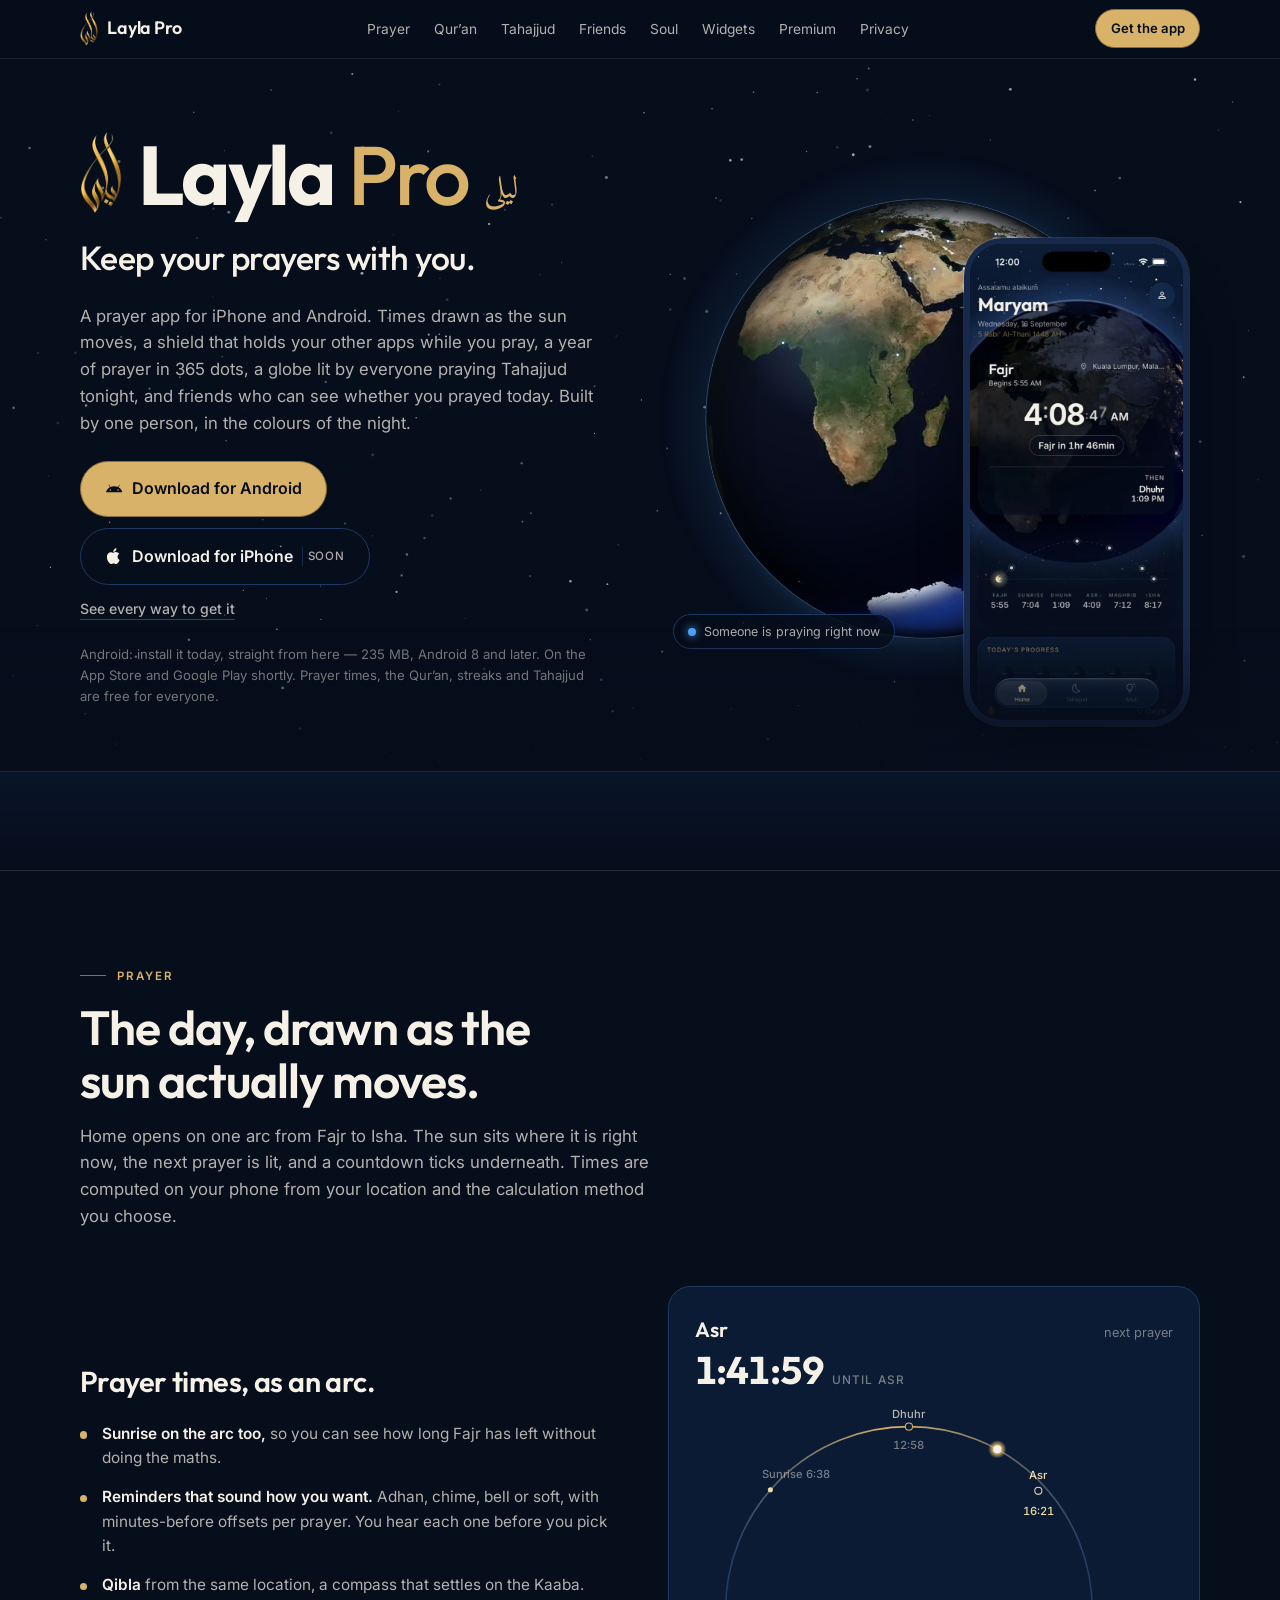
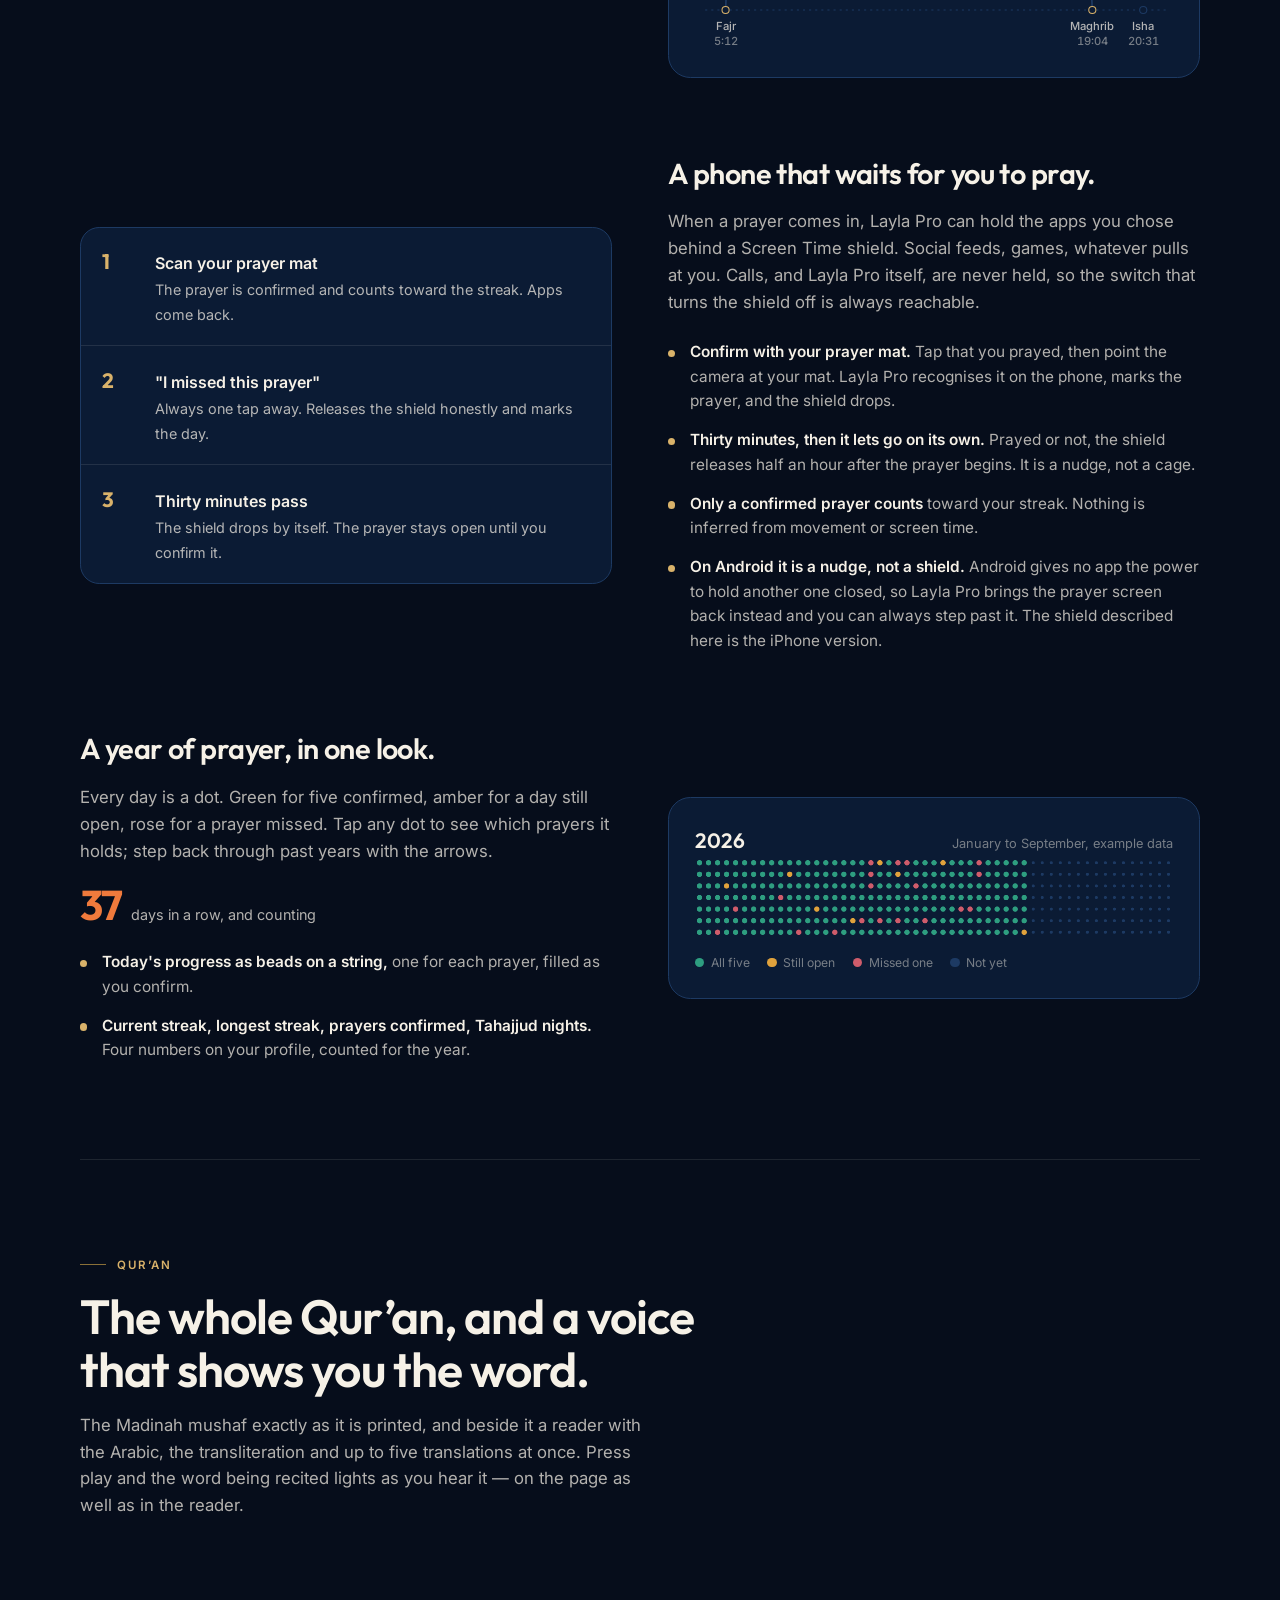
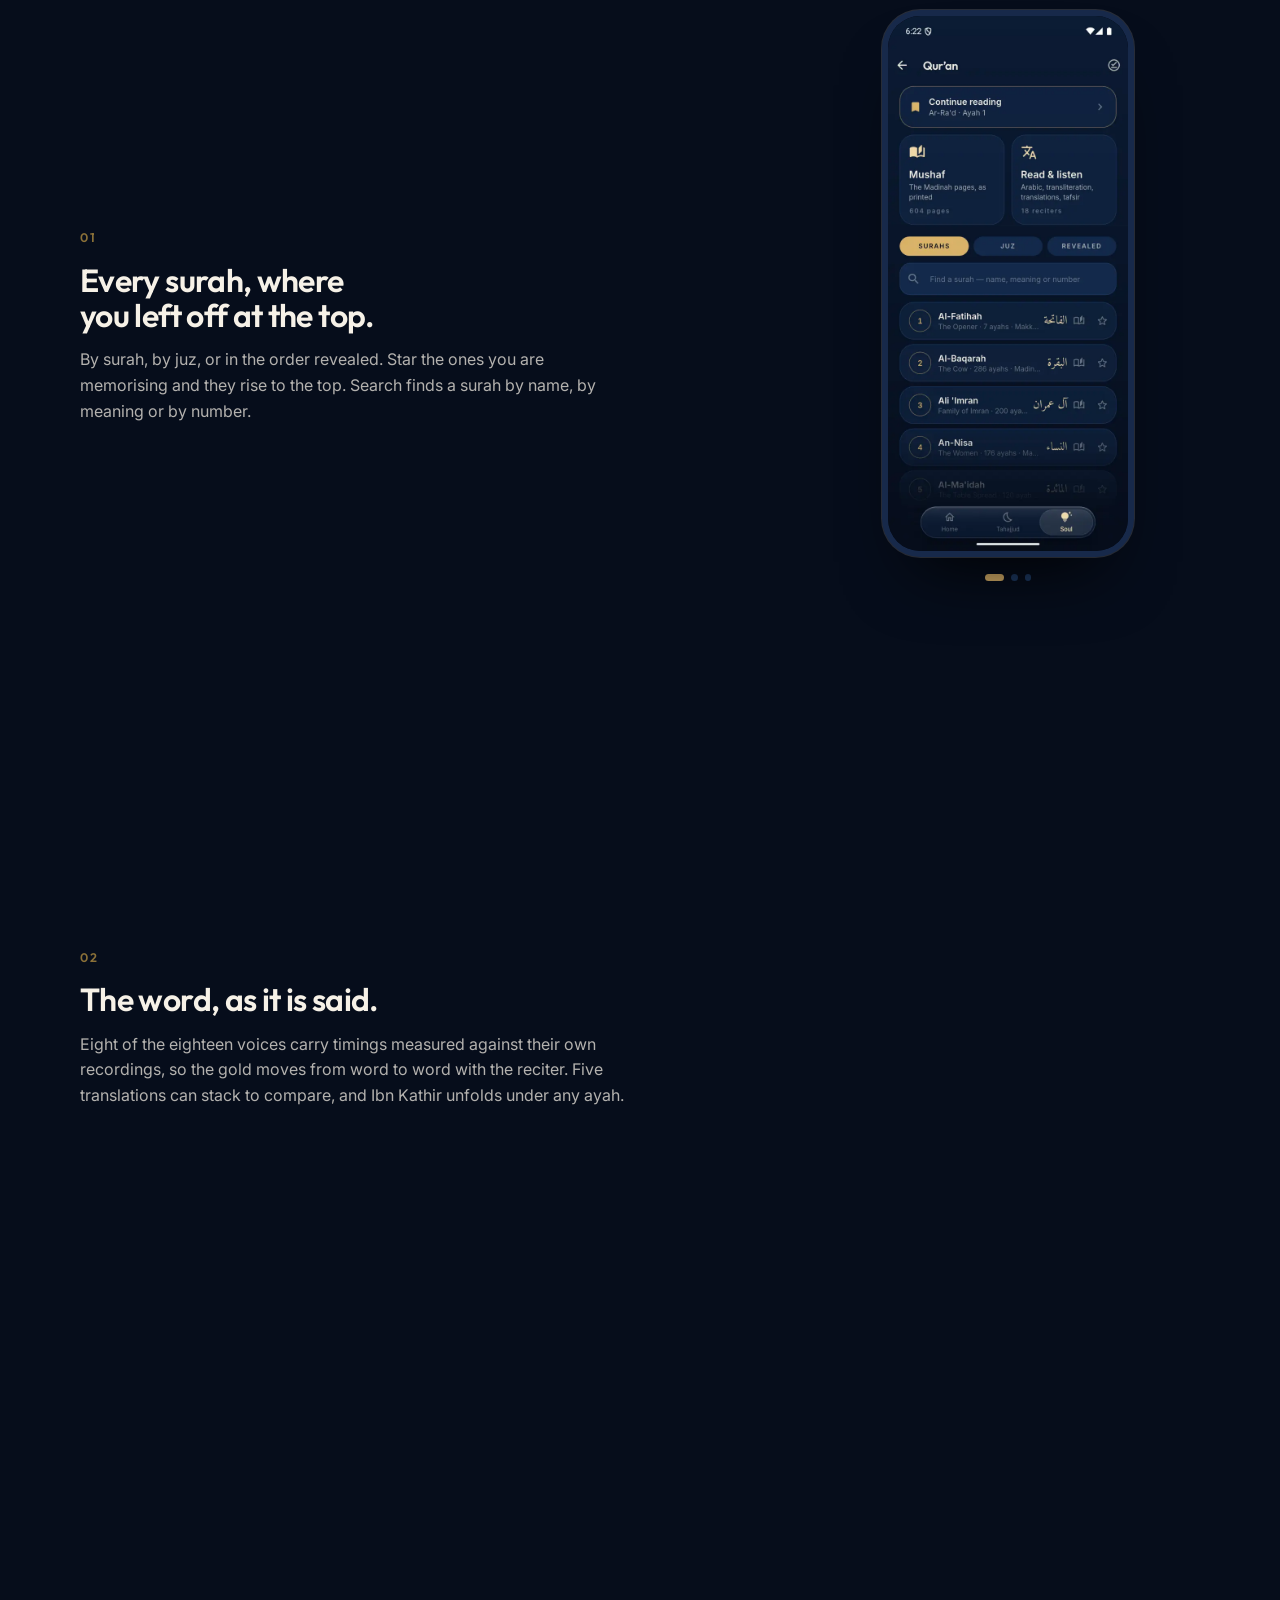
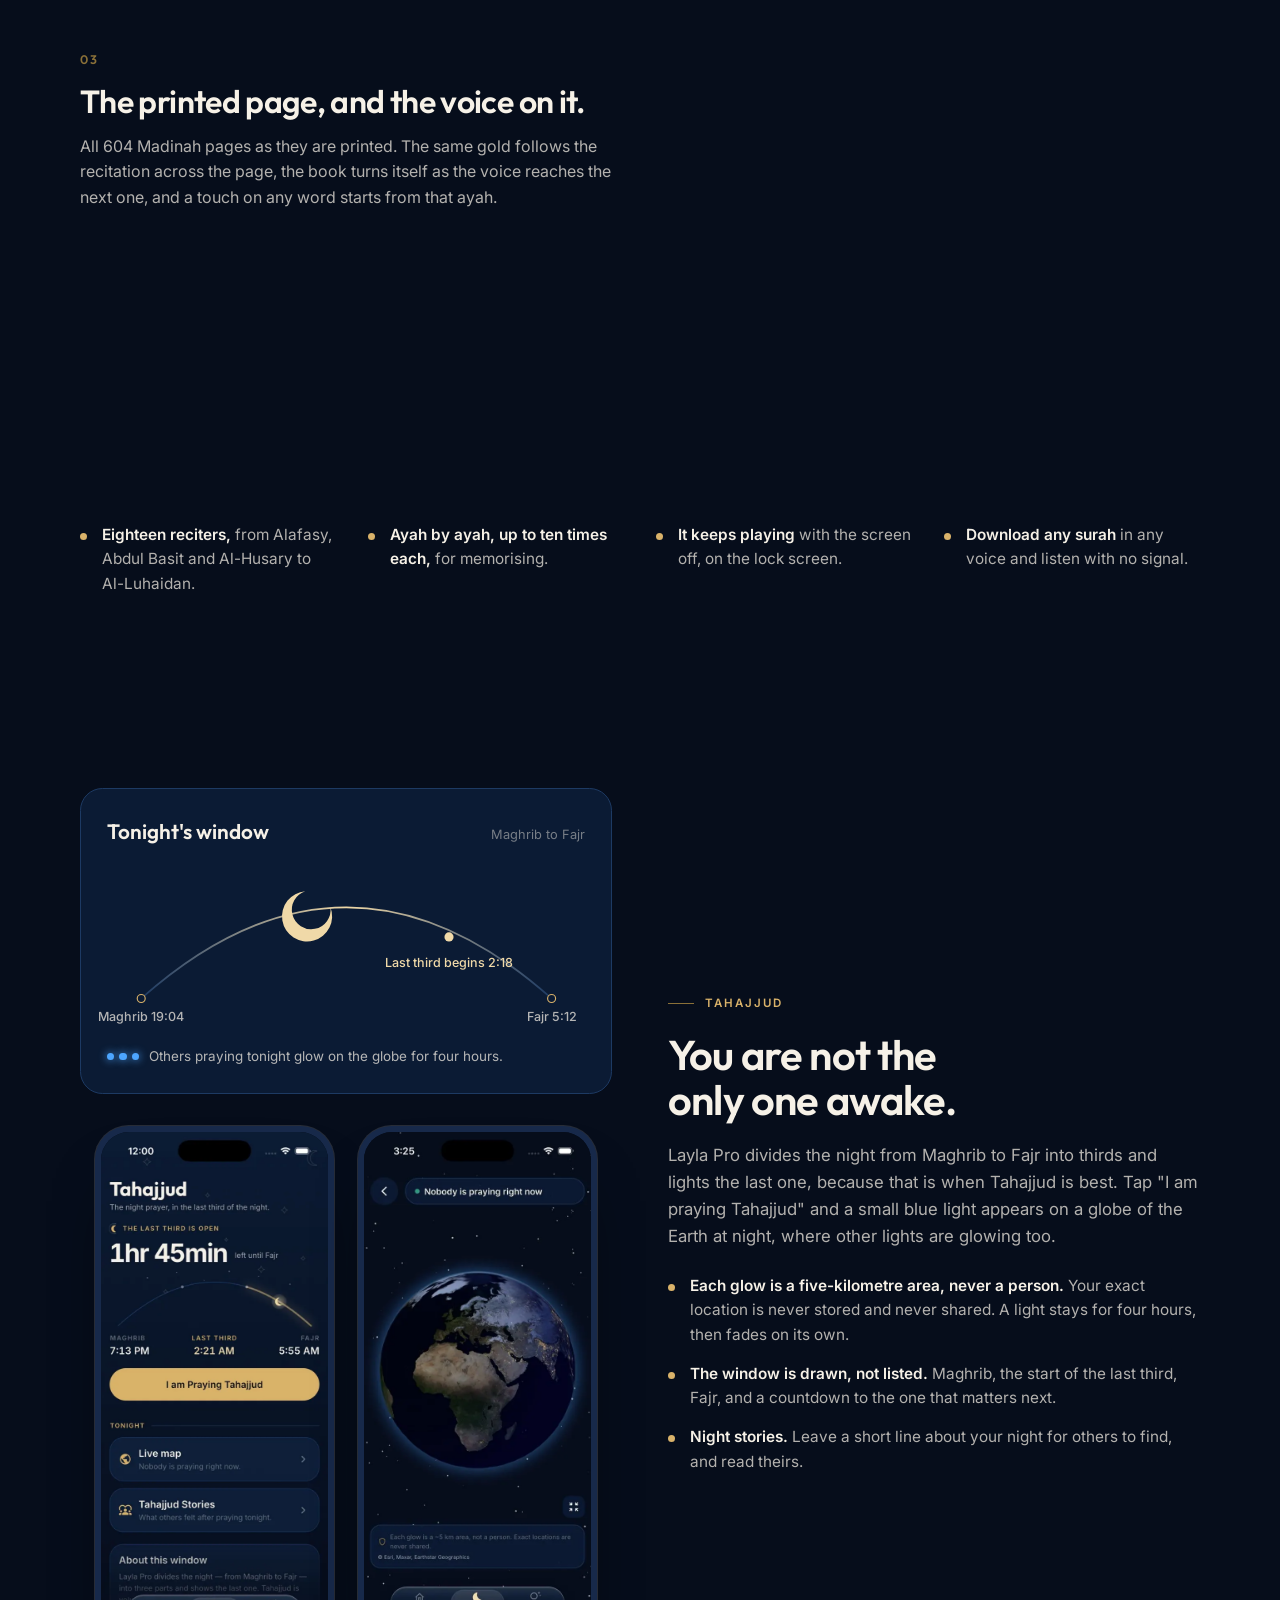
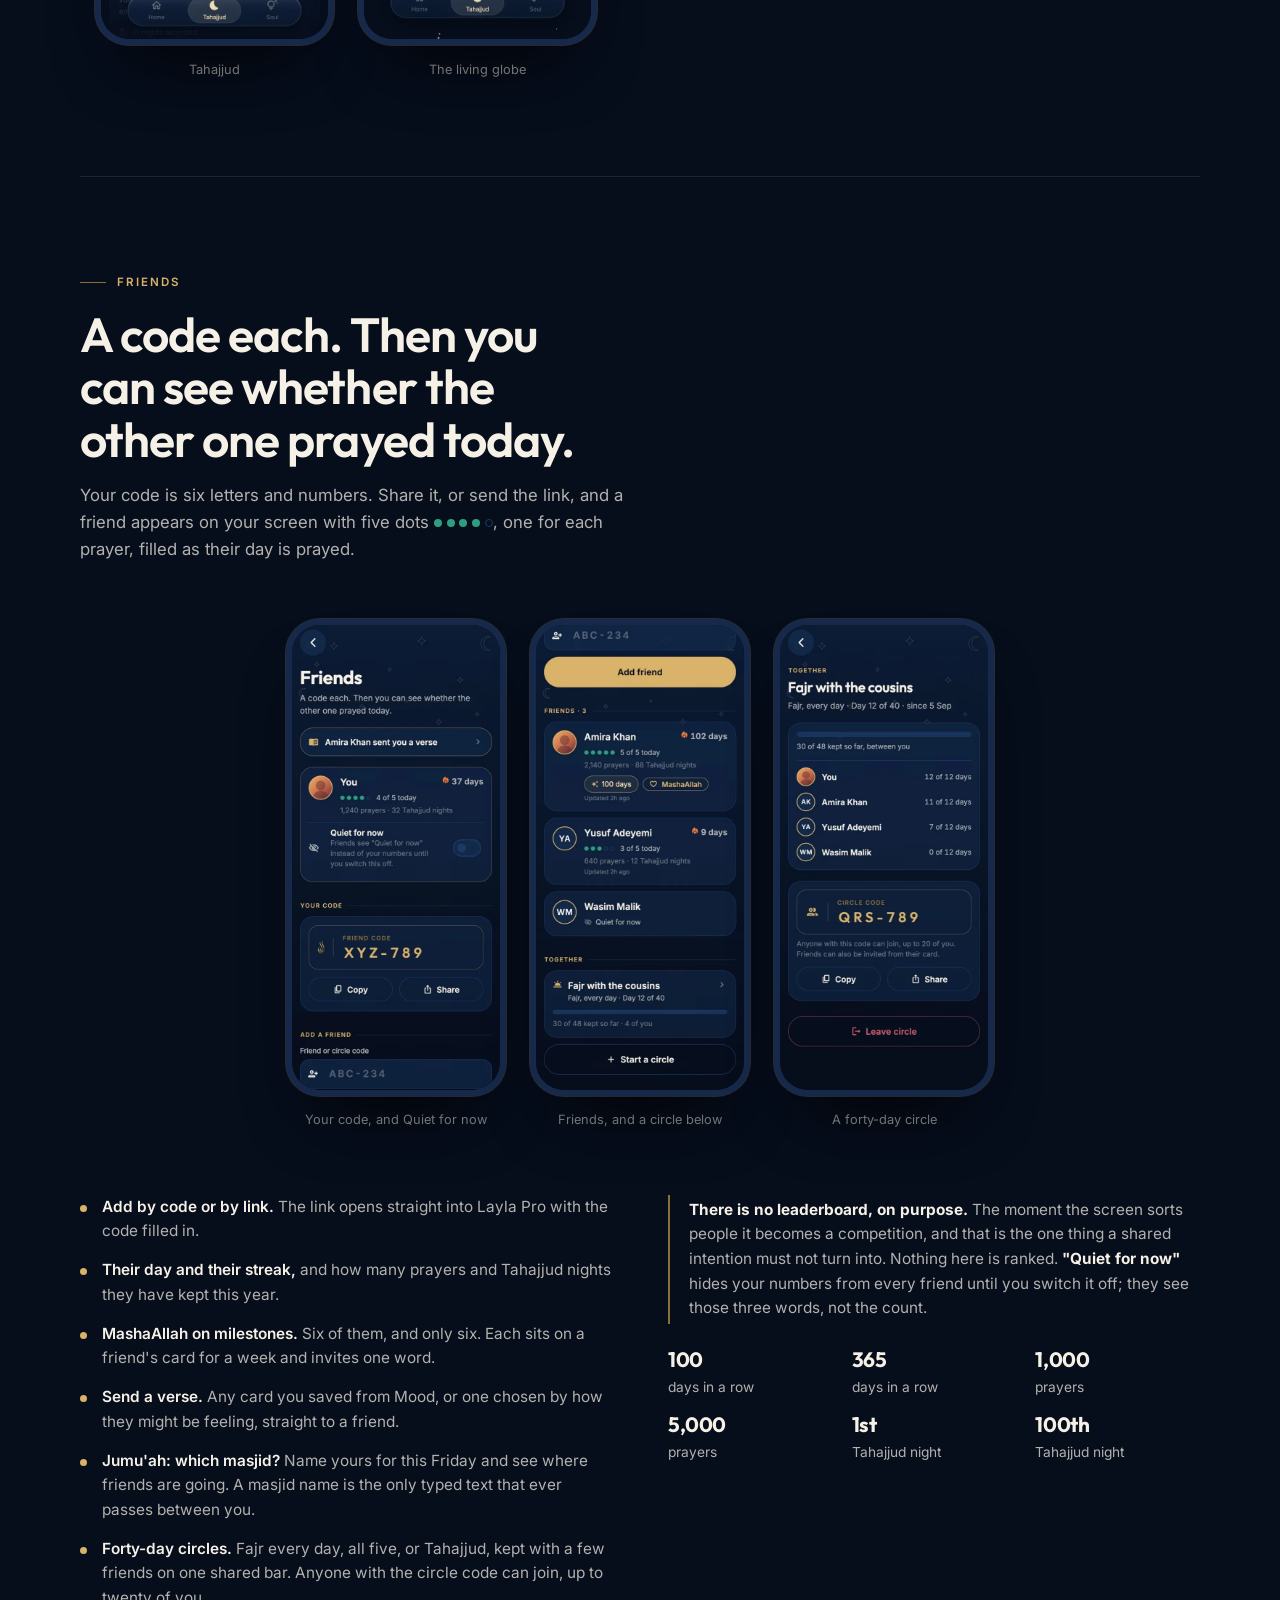
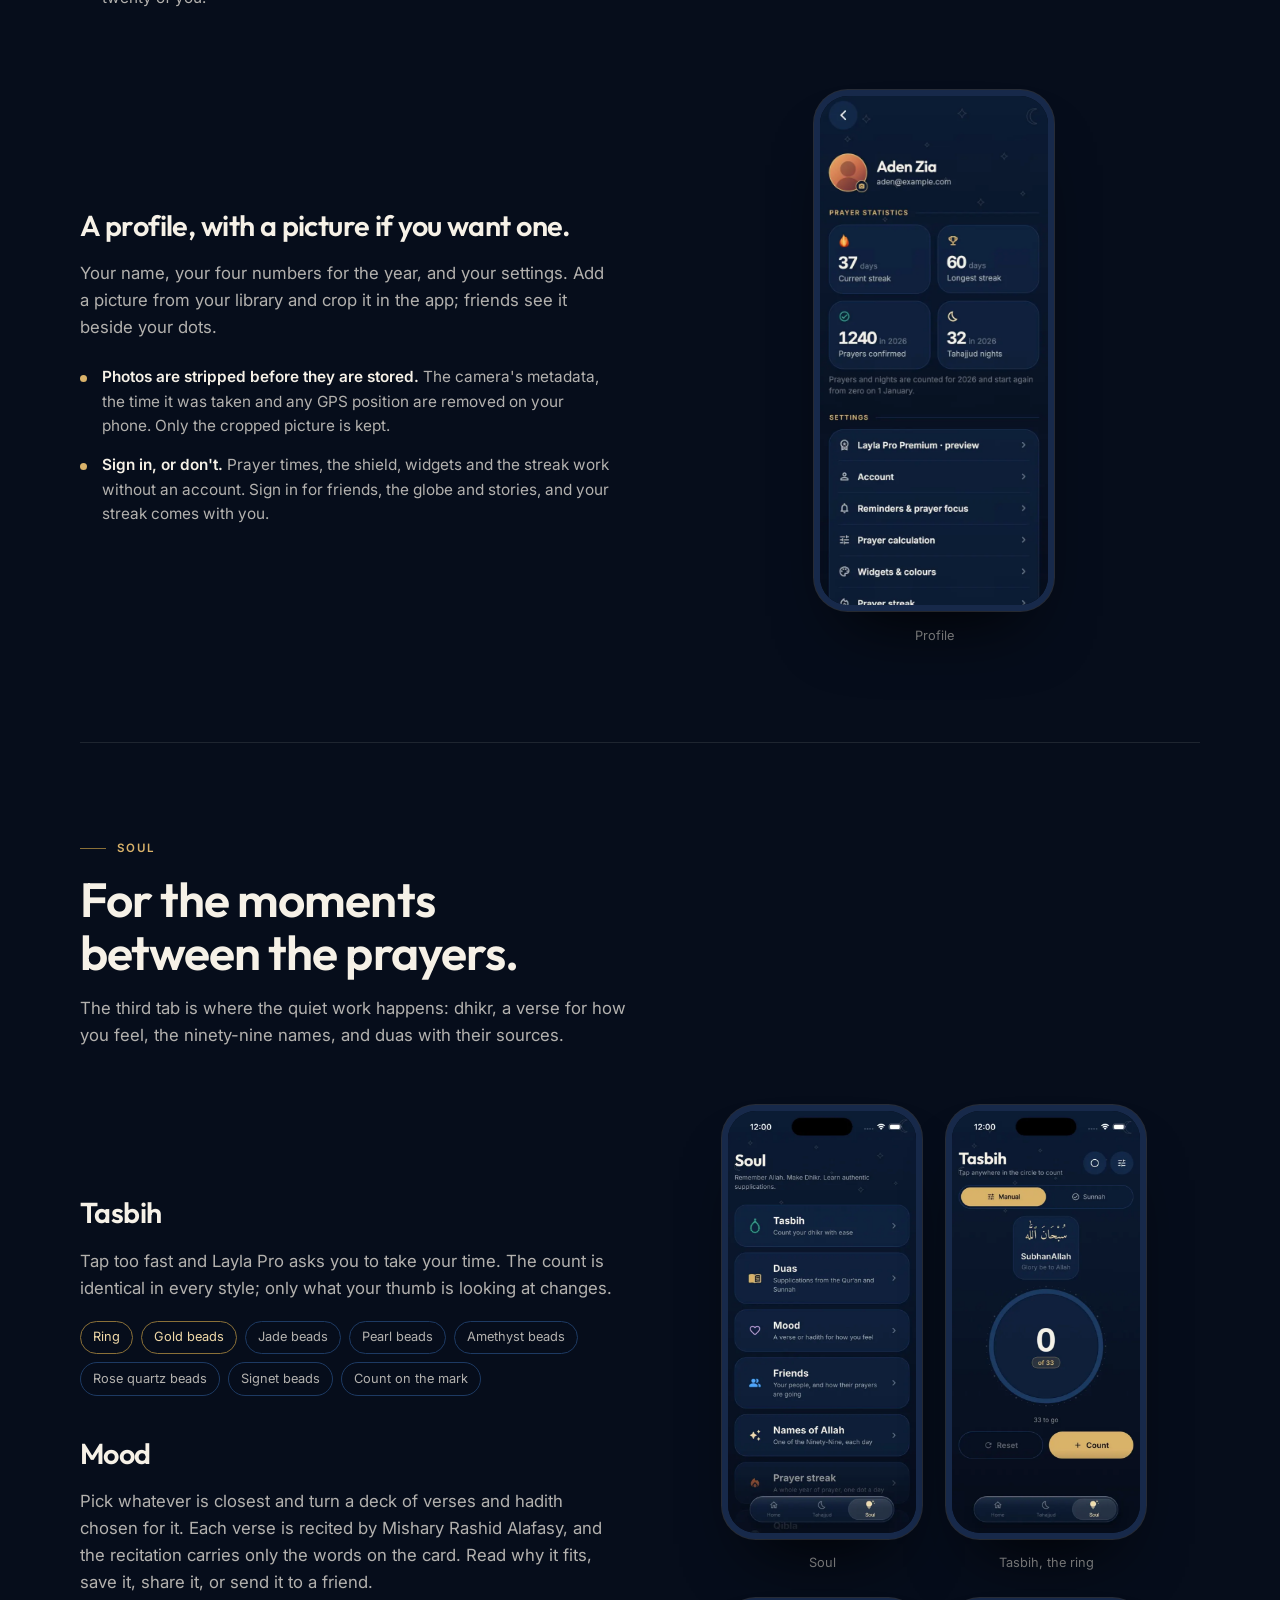
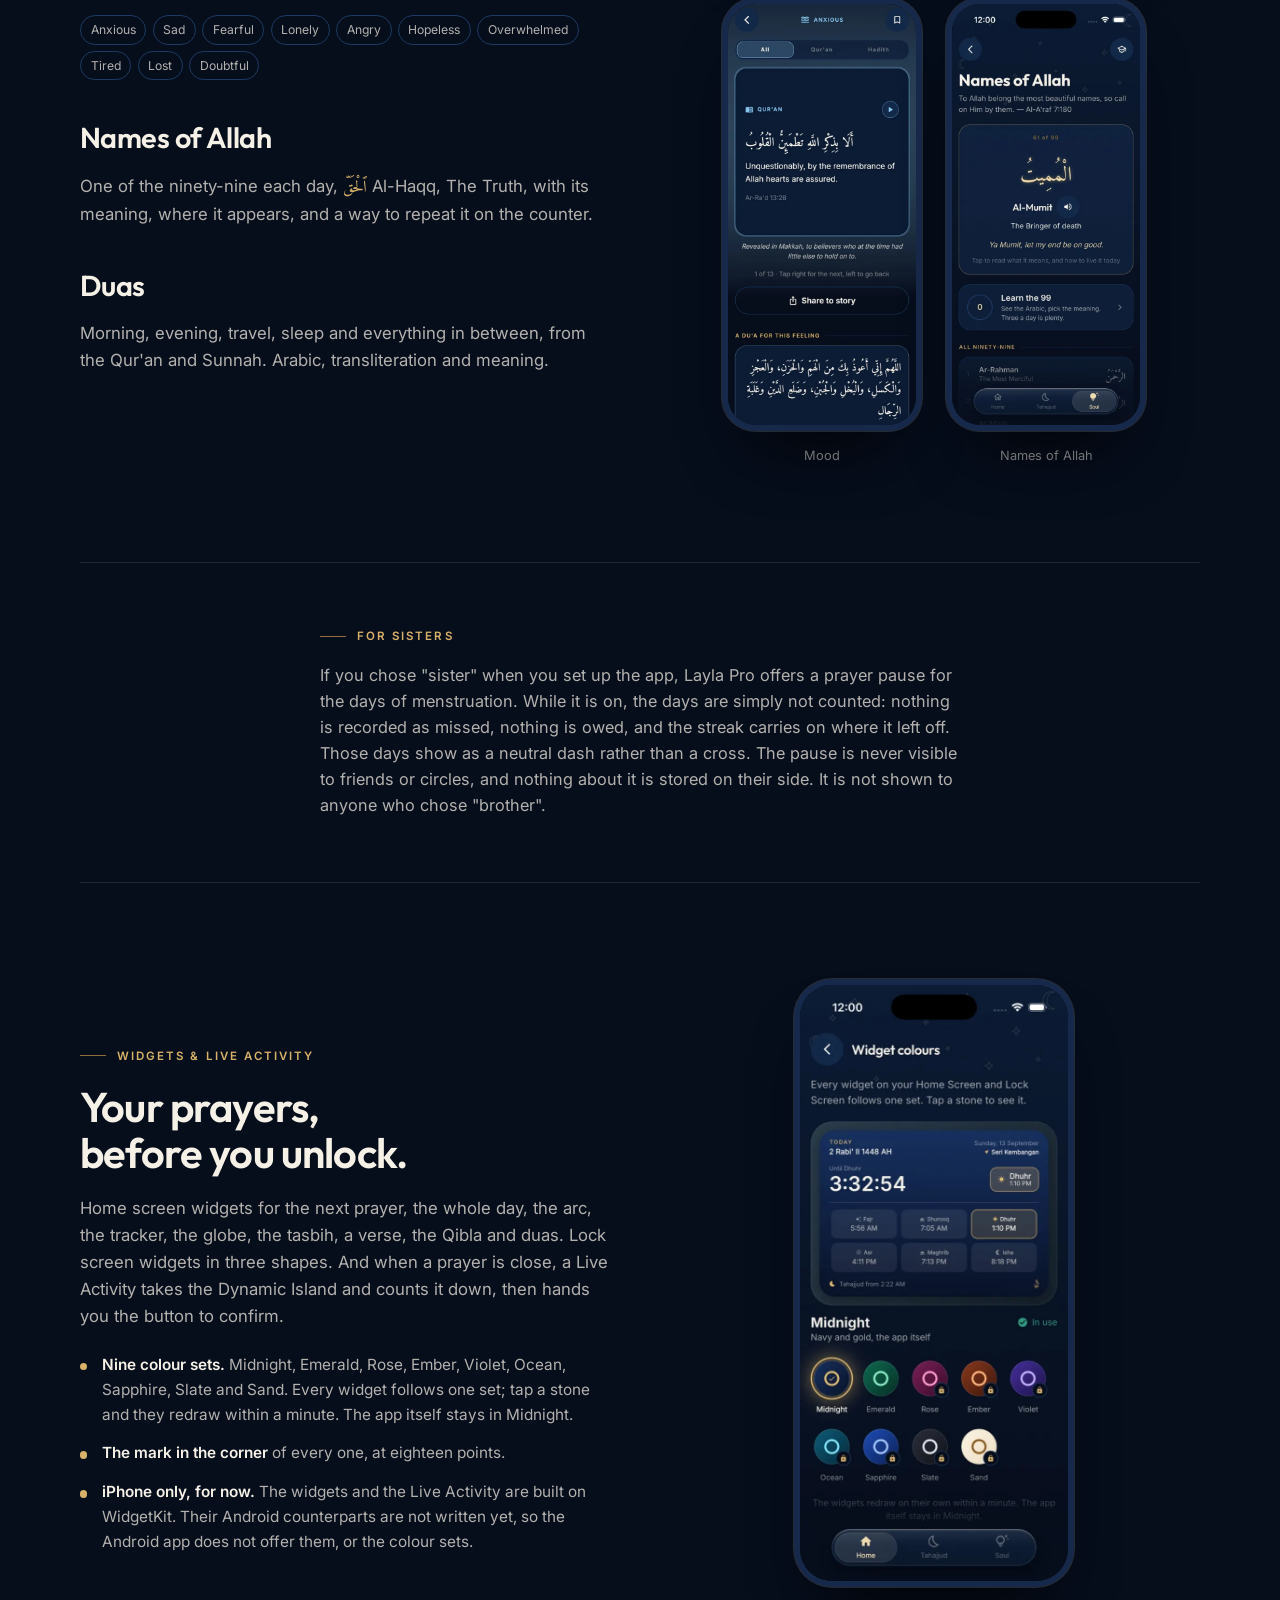
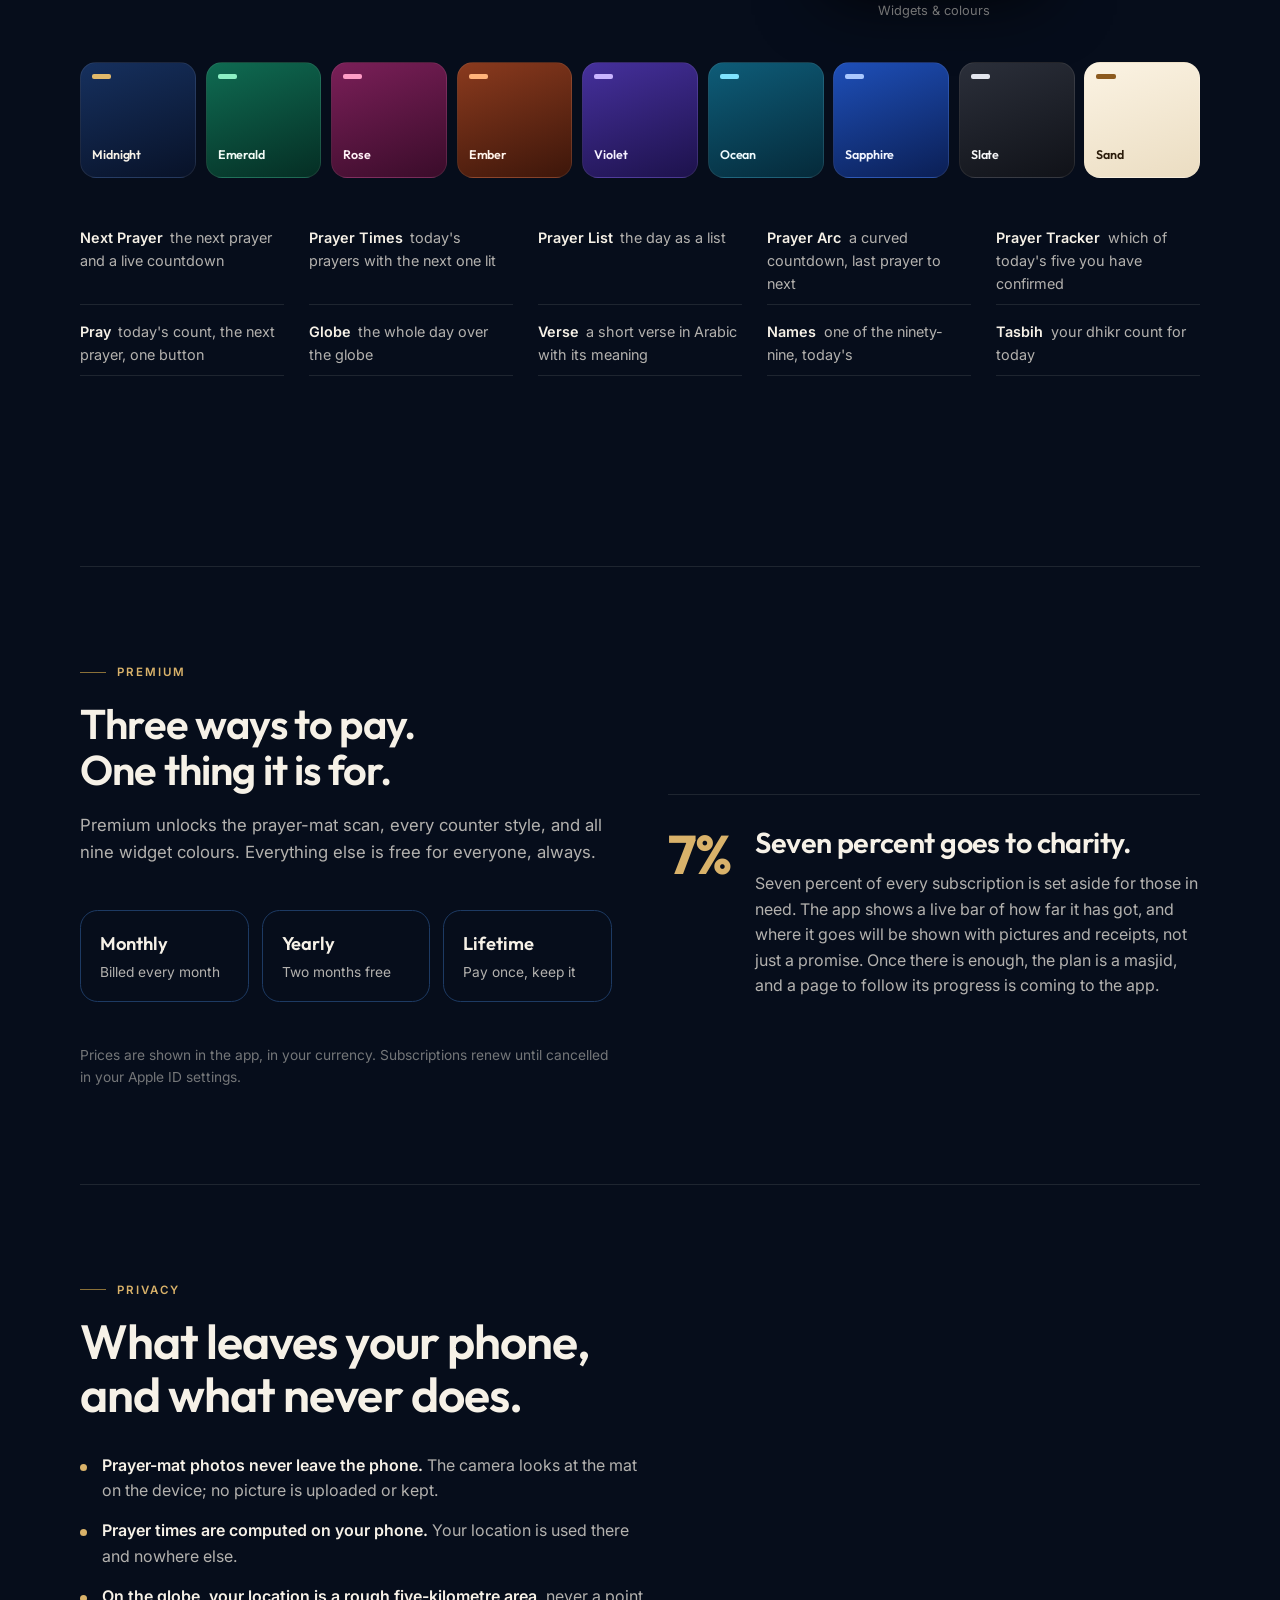
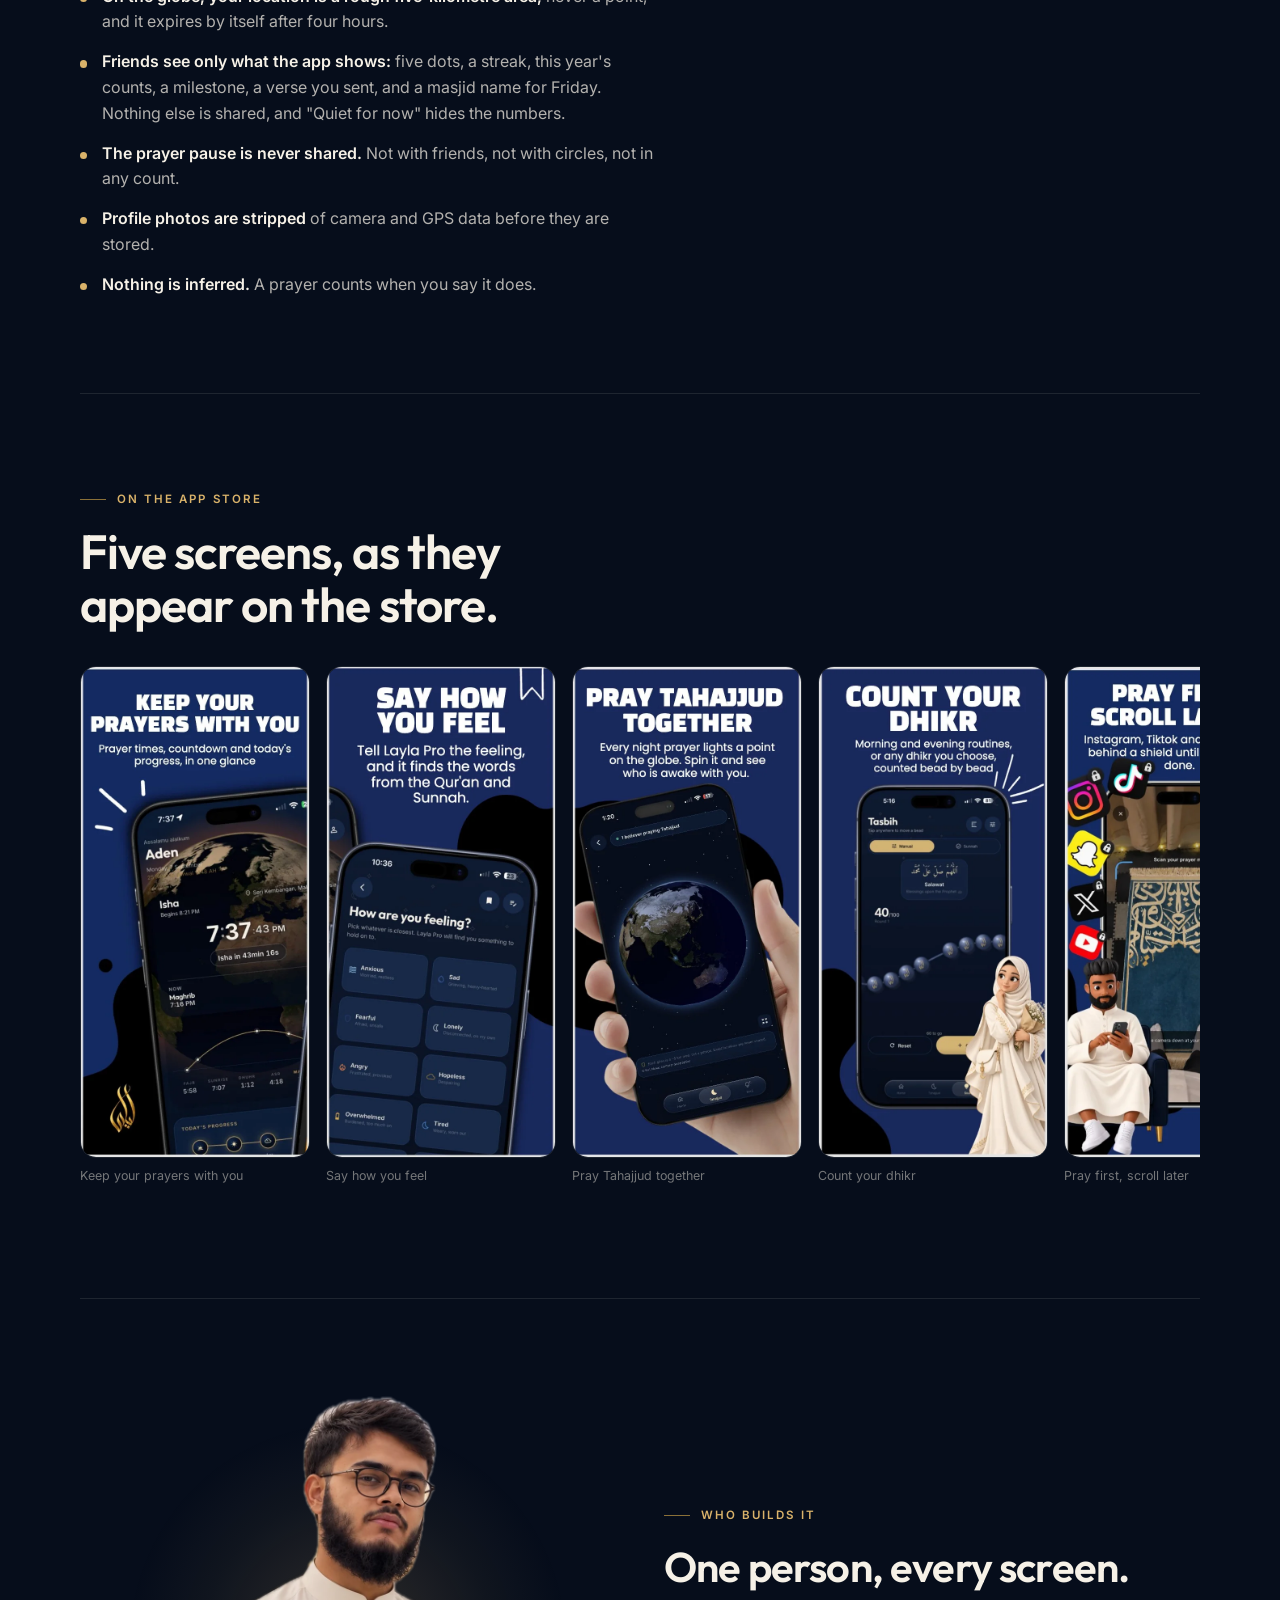
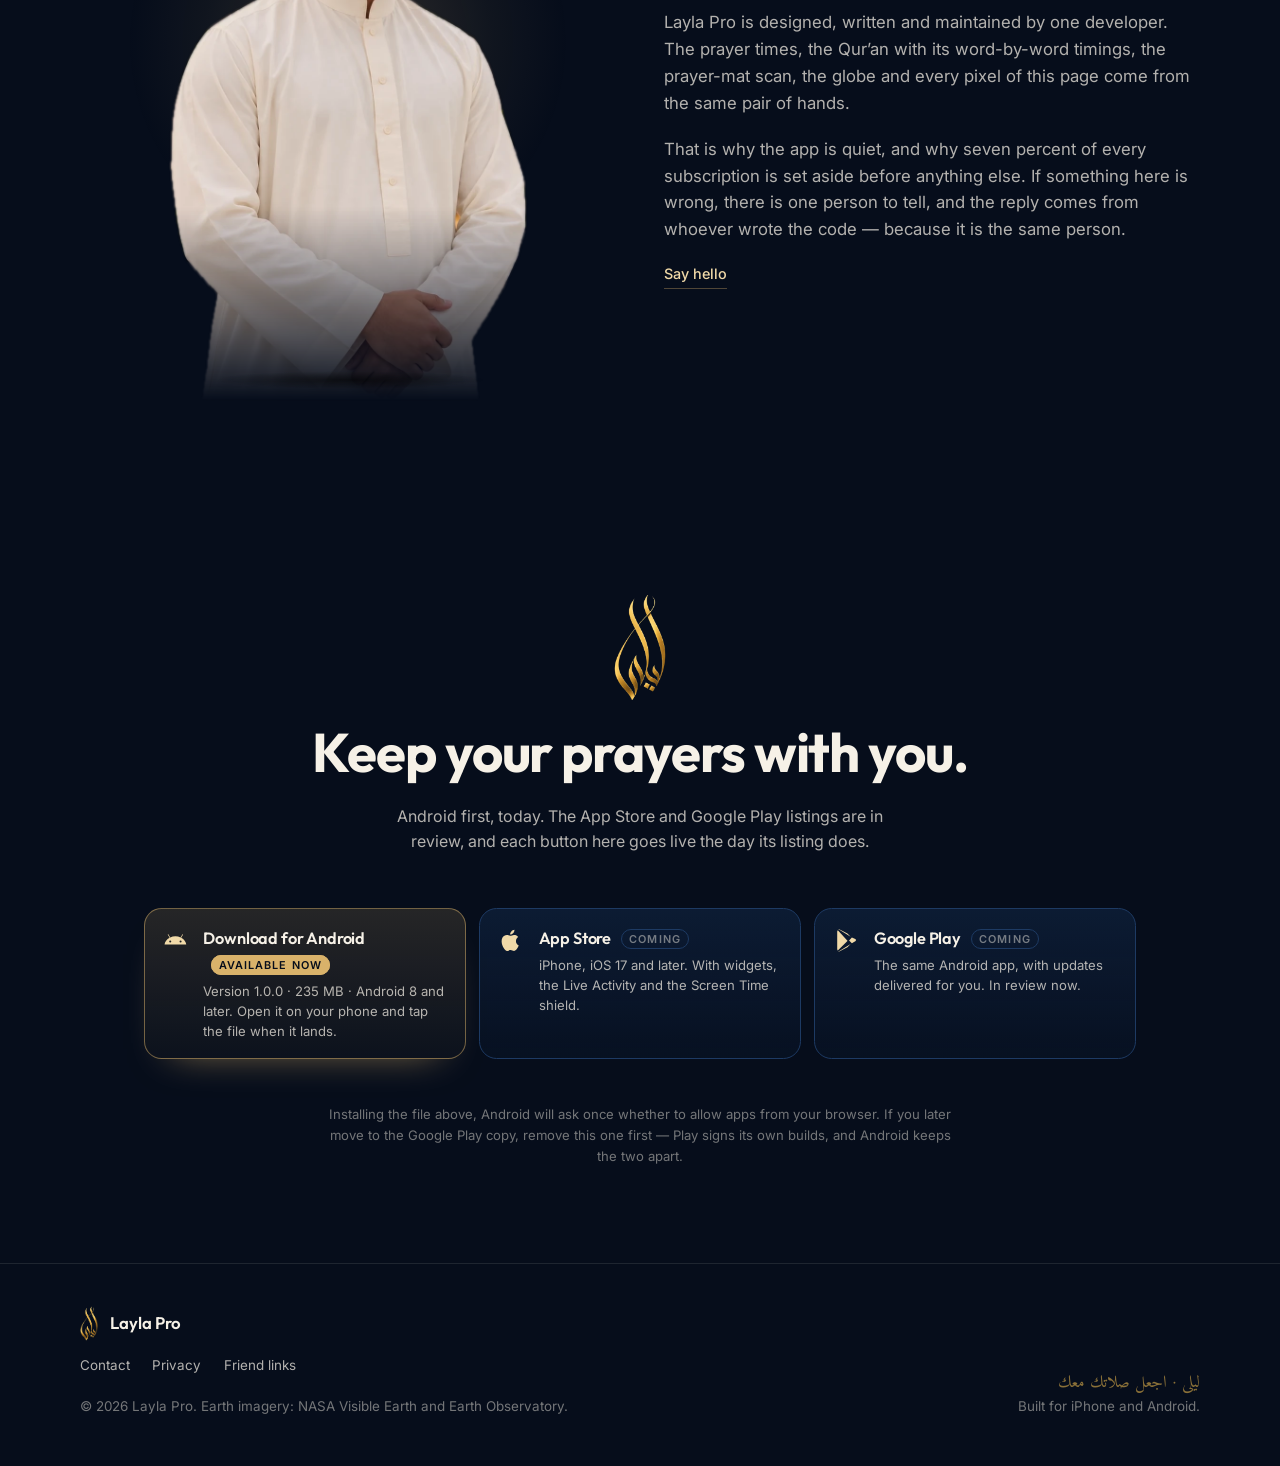
==== commit 1d356921: "Put the person who builds it on the page, cut out of the background A "Who builds it" block between " ====
--- a/index.html
+++ b/index.html
@@ -212,6 +212,16 @@
 @media (max-width:760px){.strip .wrap{grid-template-columns:repeat(3,1fr);gap:1.2rem .8rem}.strip div:nth-child(4),.strip div:nth-child(5){grid-column:span 1}}
 @media (max-width:420px){.strip .wrap{grid-template-columns:repeat(2,1fr)}.strip div:last-child{grid-column:1 / -1}}
 
+/* ── the person who builds it ──────────────────── */
+#maker .two{align-items:center;gap:3rem}
+#maker .maker-shot{position:relative;margin:0;justify-self:center;width:min(360px,78%)}
+#maker .maker-shot::before{content:"";position:absolute;left:50%;top:4%;width:124%;aspect-ratio:1;transform:translateX(-50%);border-radius:50%;background:radial-gradient(circle,rgba(217,178,106,.20),rgba(217,178,106,.05) 46%,rgba(217,178,106,0) 70%);pointer-events:none}
+#maker .maker-shot::after{content:"";position:absolute;left:50%;bottom:2%;width:76%;height:1.1rem;transform:translateX(-50%);border-radius:50%;background:radial-gradient(ellipse,rgba(0,0,0,.55),rgba(0,0,0,0) 70%);pointer-events:none}
+#maker .maker-shot img{position:relative;display:block;width:100%;height:auto;-webkit-mask-image:linear-gradient(180deg,#000 68%,rgba(0,0,0,.4) 88%,transparent 100%);mask-image:linear-gradient(180deg,#000 68%,rgba(0,0,0,.4) 88%,transparent 100%)}
+#maker .sign{display:inline-flex;align-items:center;gap:.5rem;font-size:.9rem;font-weight:500;color:var(--gold-soft);text-decoration:none;border-bottom:1px solid rgba(217,178,106,.35);padding-bottom:.15rem;justify-self:start;transition:border-color .15s ease}
+#maker .sign:hover{border-color:var(--gold)}
+@media (max-width:860px){#maker .maker-shot{width:min(300px,72%)}}
+
 /* ── download cards ─────────────────────────────── */
 .get-row{display:grid;gap:.85rem;grid-template-columns:repeat(auto-fit,minmax(min(17rem,100%),1fr));width:100%;margin:2rem auto 0;max-width:62rem;text-align:left}
 .dl{display:flex;gap:.95rem;align-items:flex-start;padding:1.05rem 1.15rem;border:1px solid var(--line);border-radius:1.1rem;background:linear-gradient(180deg,rgba(18,41,74,.5),rgba(11,27,52,.25));text-decoration:none;transition:border-color .15s ease,background .15s ease,transform .15s ease}
@@ -723,6 +733,29 @@
       <figure><picture><source srcset="assets/store/03-pray-tahajjud-together.webp" type="image/webp"><img src="assets/store/03-pray-tahajjud-together.jpg" width="564" height="1212" loading="lazy" alt="Pray Tahajjud together: every night prayer lights a point on the globe; spin it and see who is awake with you"></picture><figcaption>Pray Tahajjud together</figcaption></figure>
       <figure><picture><source srcset="assets/store/04-count-your-dhikr.webp" type="image/webp"><img src="assets/store/04-count-your-dhikr.jpg" width="564" height="1212" loading="lazy" alt="Count your dhikr: morning and evening routines, or any dhikr you choose, counted bead by bead"></picture><figcaption>Count your dhikr</figcaption></figure>
       <figure><picture><source srcset="assets/store/05-pray-first.webp" type="image/webp"><img src="assets/store/05-pray-first.jpg" width="564" height="1212" loading="lazy" alt="Pray first, scroll later: Instagram, TikTok and the rest wait behind a shield until the prayer is done; the camera scanning a prayer mat"></picture><figcaption>Pray first, scroll later</figcaption></figure>
+    </div>
+  </div>
+</section>
+
+<div class="rule"></div>
+
+<!-- ── THE MAKER ──────────────────────────────── -->
+<section id="maker">
+  <div class="wrap">
+    <div class="two">
+      <figure class="maker-shot">
+        <picture>
+          <source srcset="assets/maker.webp" type="image/webp">
+          <img src="assets/maker.png" width="760" height="1280" loading="lazy" alt="The person who builds Layla Pro">
+        </picture>
+      </figure>
+      <div class="copy">
+        <p class="eyebrow">Who builds it</p>
+        <h2>One person, every screen.</h2>
+        <p class="lede">Layla Pro is designed, written and maintained by one developer. The prayer times, the Qur&rsquo;an with its word-by-word timings, the prayer-mat scan, the globe and every pixel of this page come from the same pair of hands.</p>
+        <p class="lede">That is why the app is quiet, and why seven percent of every subscription is set aside before anything else. If something here is wrong, there is one person to tell, and the reply comes from whoever wrote the code &mdash; because it is the same person.</p>
+        <a class="sign" href="https://github.com/adenzia04-ui/layla-pro/issues" rel="noopener">Say hello</a>
+      </div>
     </div>
   </div>
 </section>
@@ -934,7 +967,7 @@
   bar.className = 'progress'; document.body.appendChild(bar);
 
   // ── reveal on enter
-  var marks = document.querySelectorAll('.head, .copy, .fig, .drawn, .points, .dl, .strip .wrap > div, .panels figure, .plans, .wlist div, .milestones, .sets');
+  var marks = document.querySelectorAll('.head, .copy, .fig, .drawn, .points, .dl, .strip .wrap > div, .panels figure, .maker-shot, .plans, .wlist div, .milestones, .sets');
   for (var i=0;i<marks.length;i++) marks[i].classList.add('reveal');
   if ('IntersectionObserver' in window && !reduce){
     var io = new IntersectionObserver(function(es){
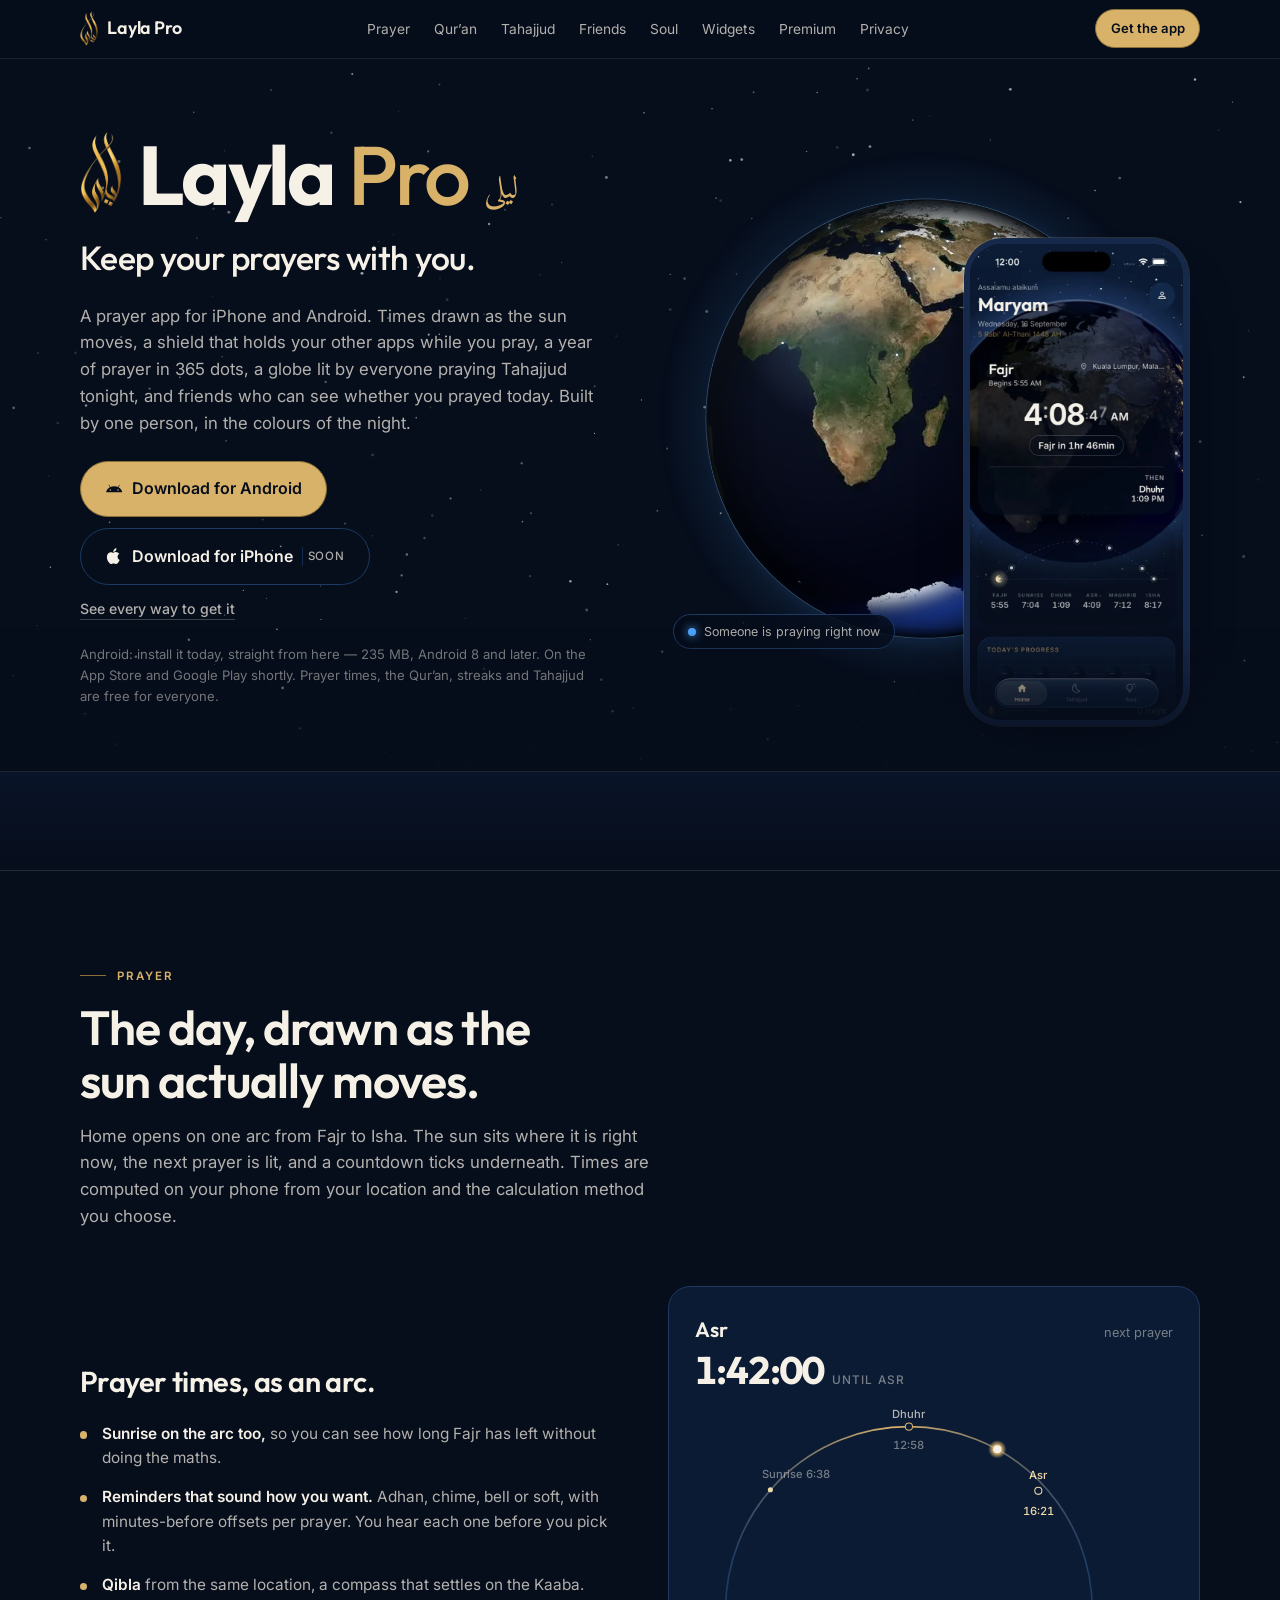
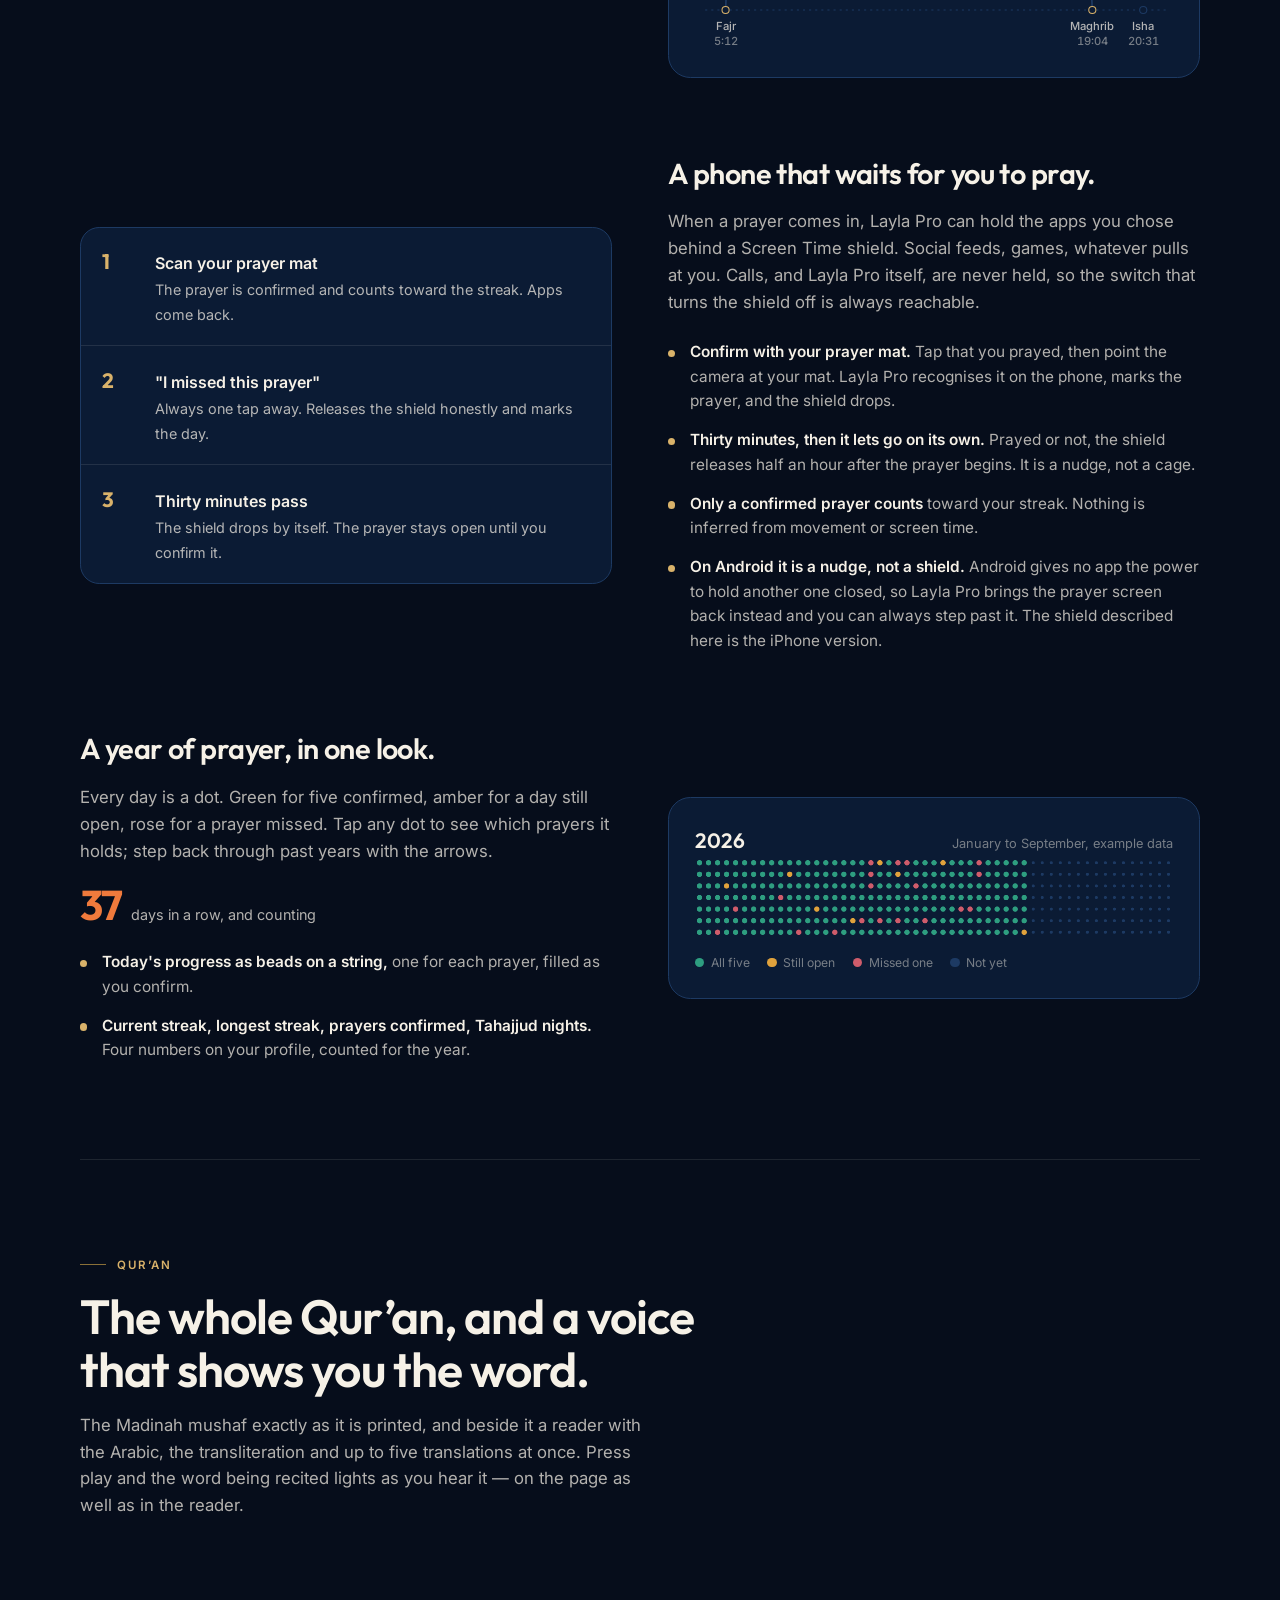
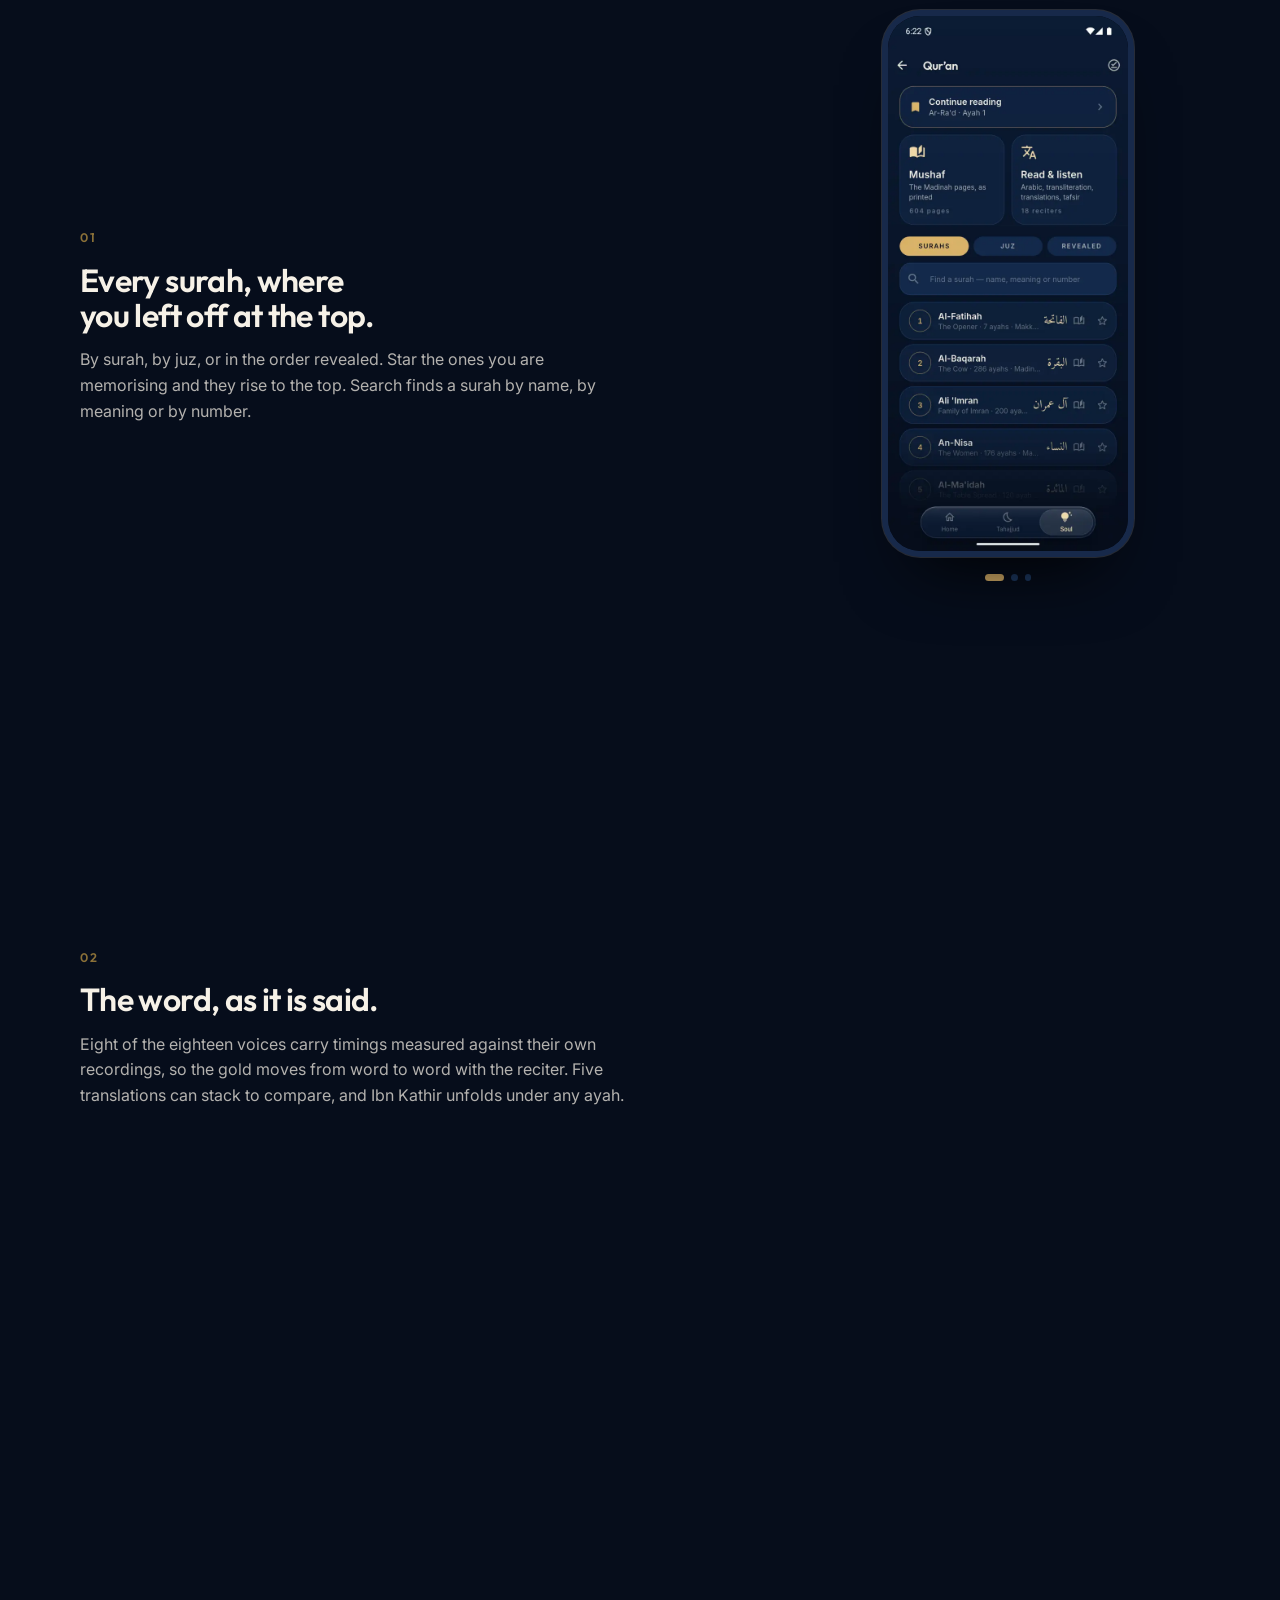
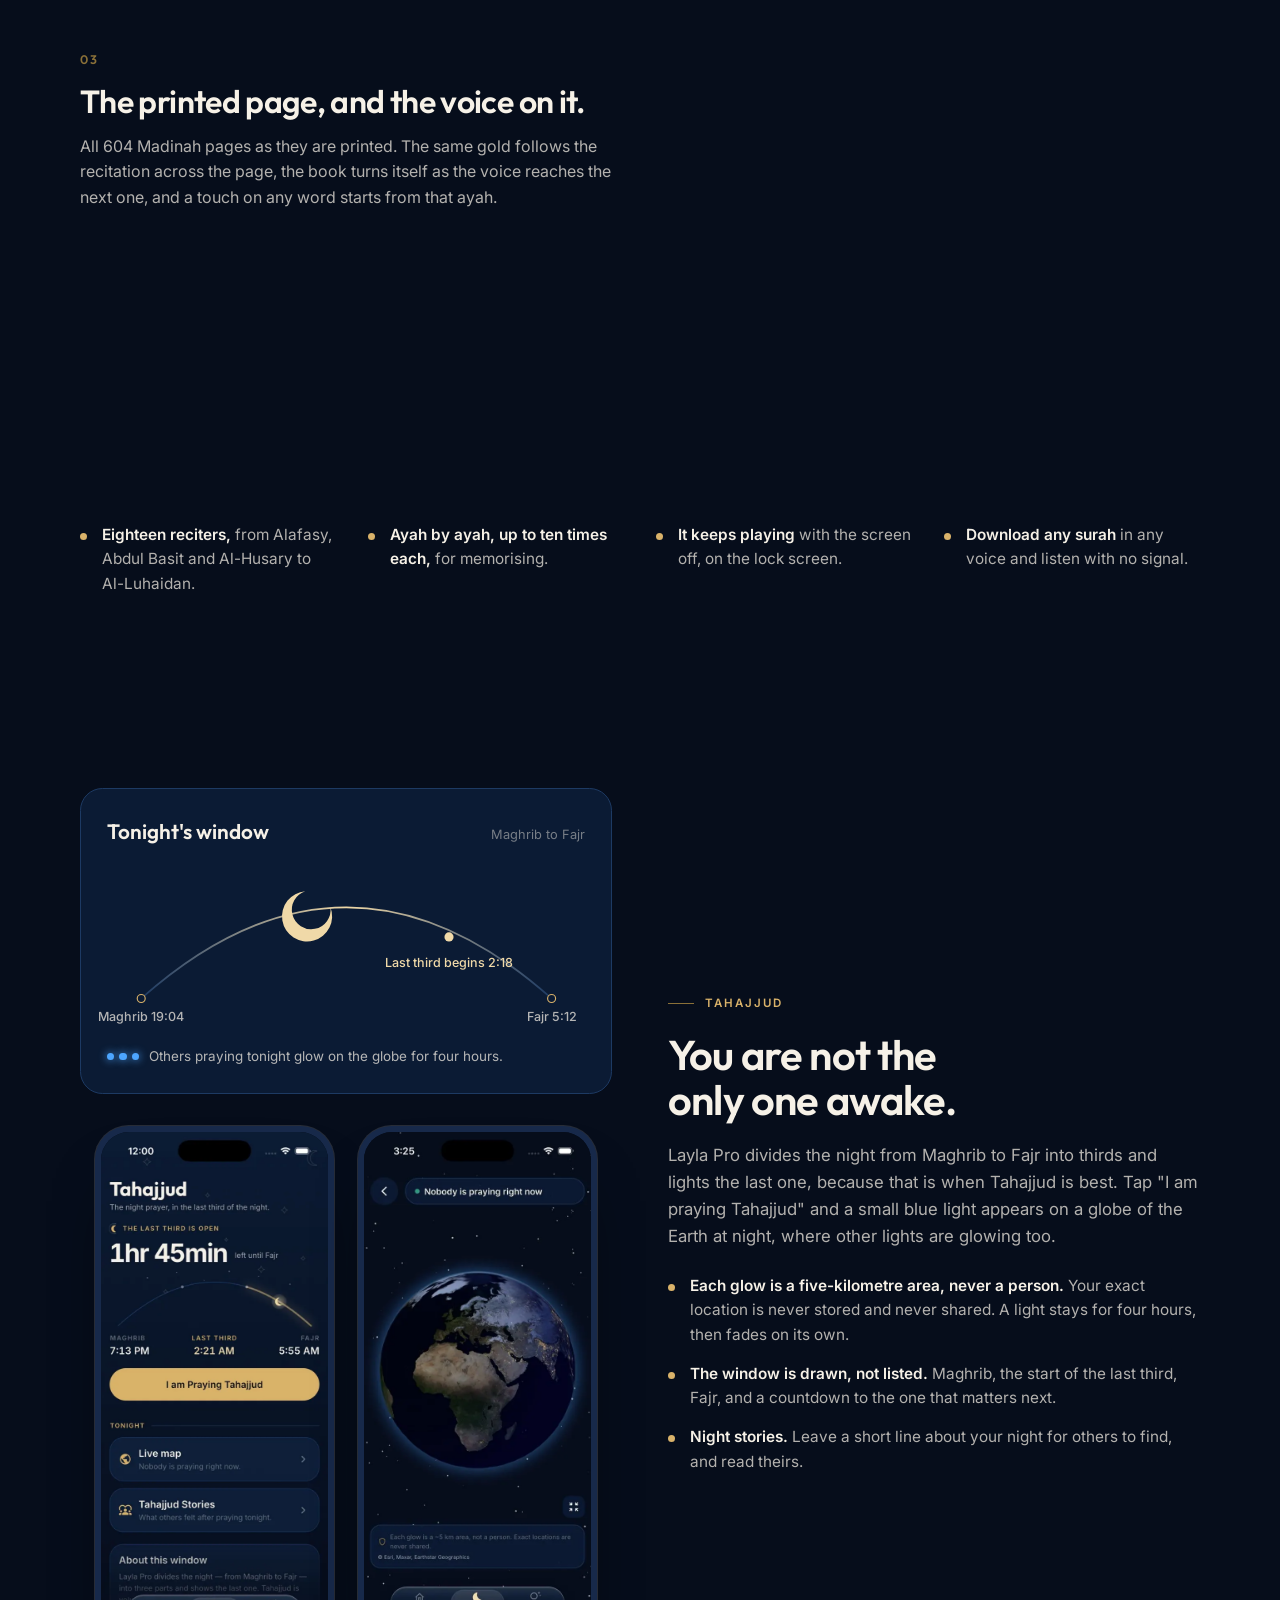
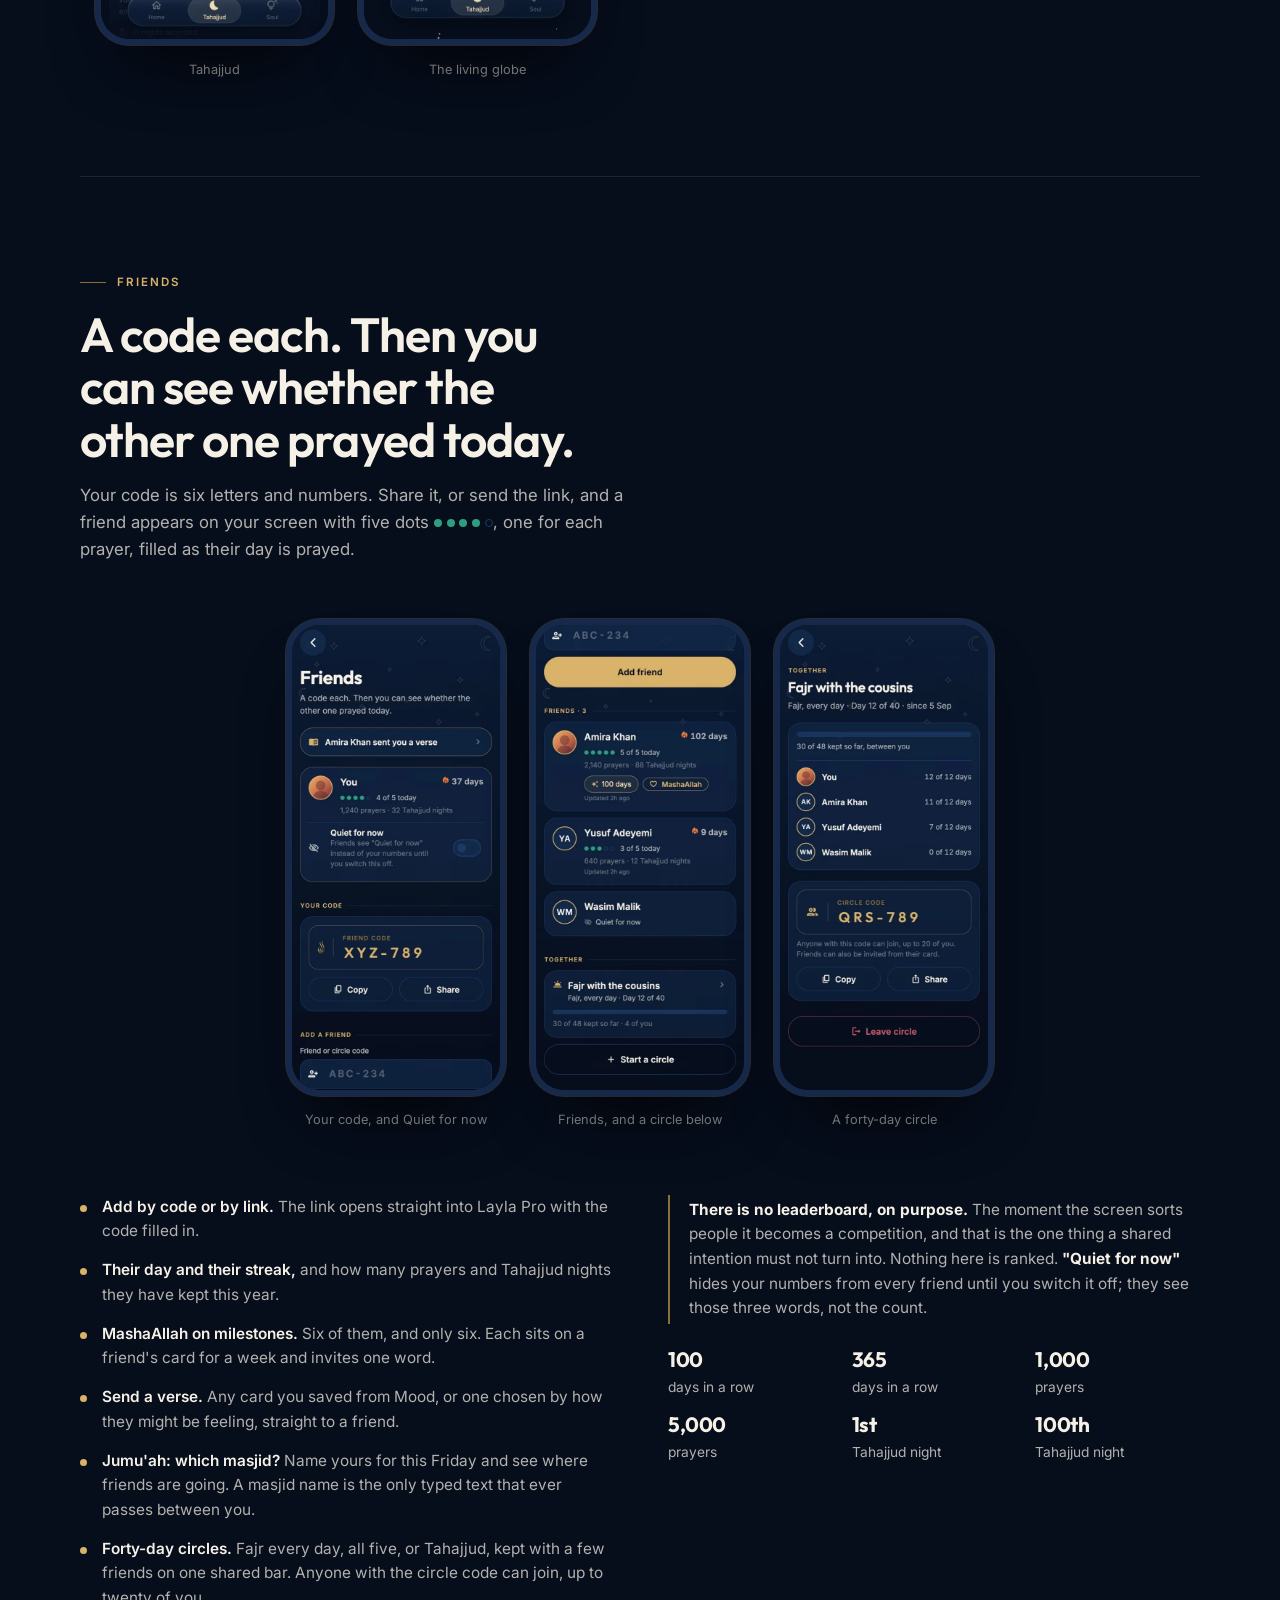
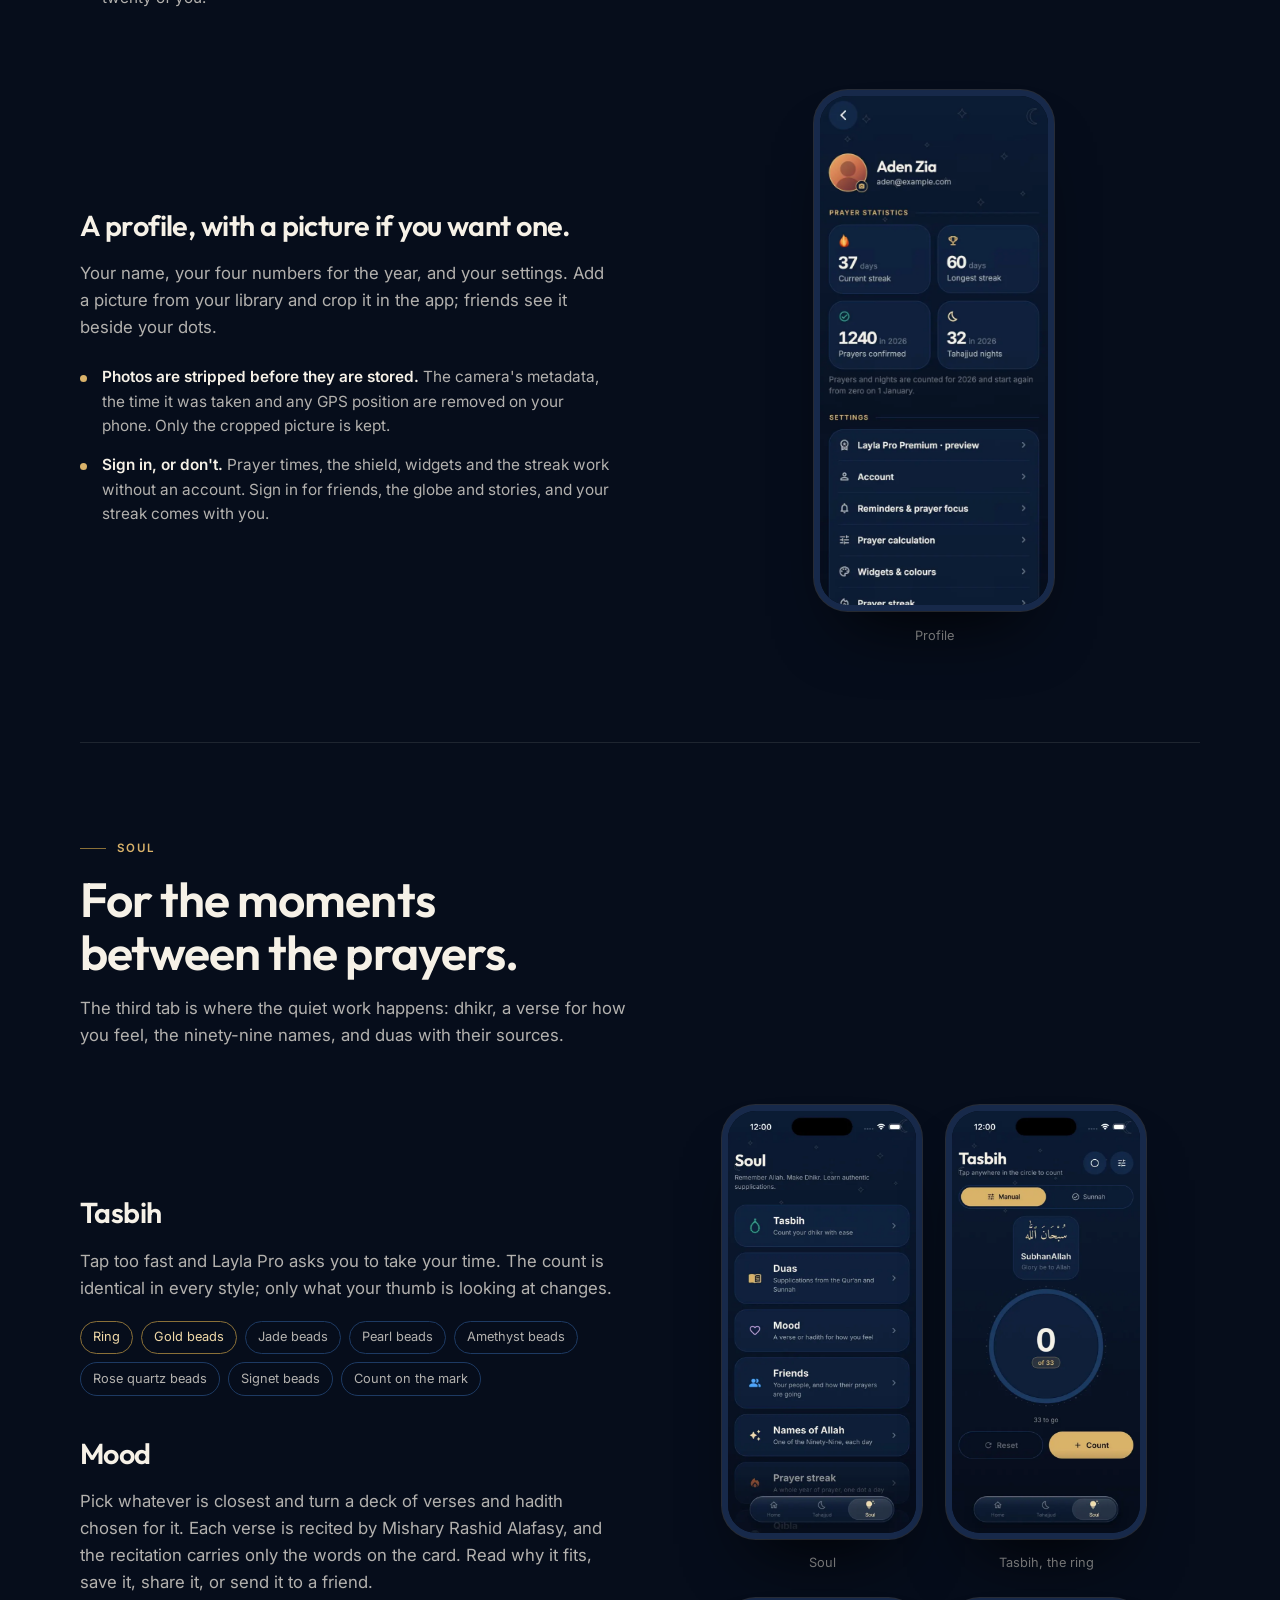
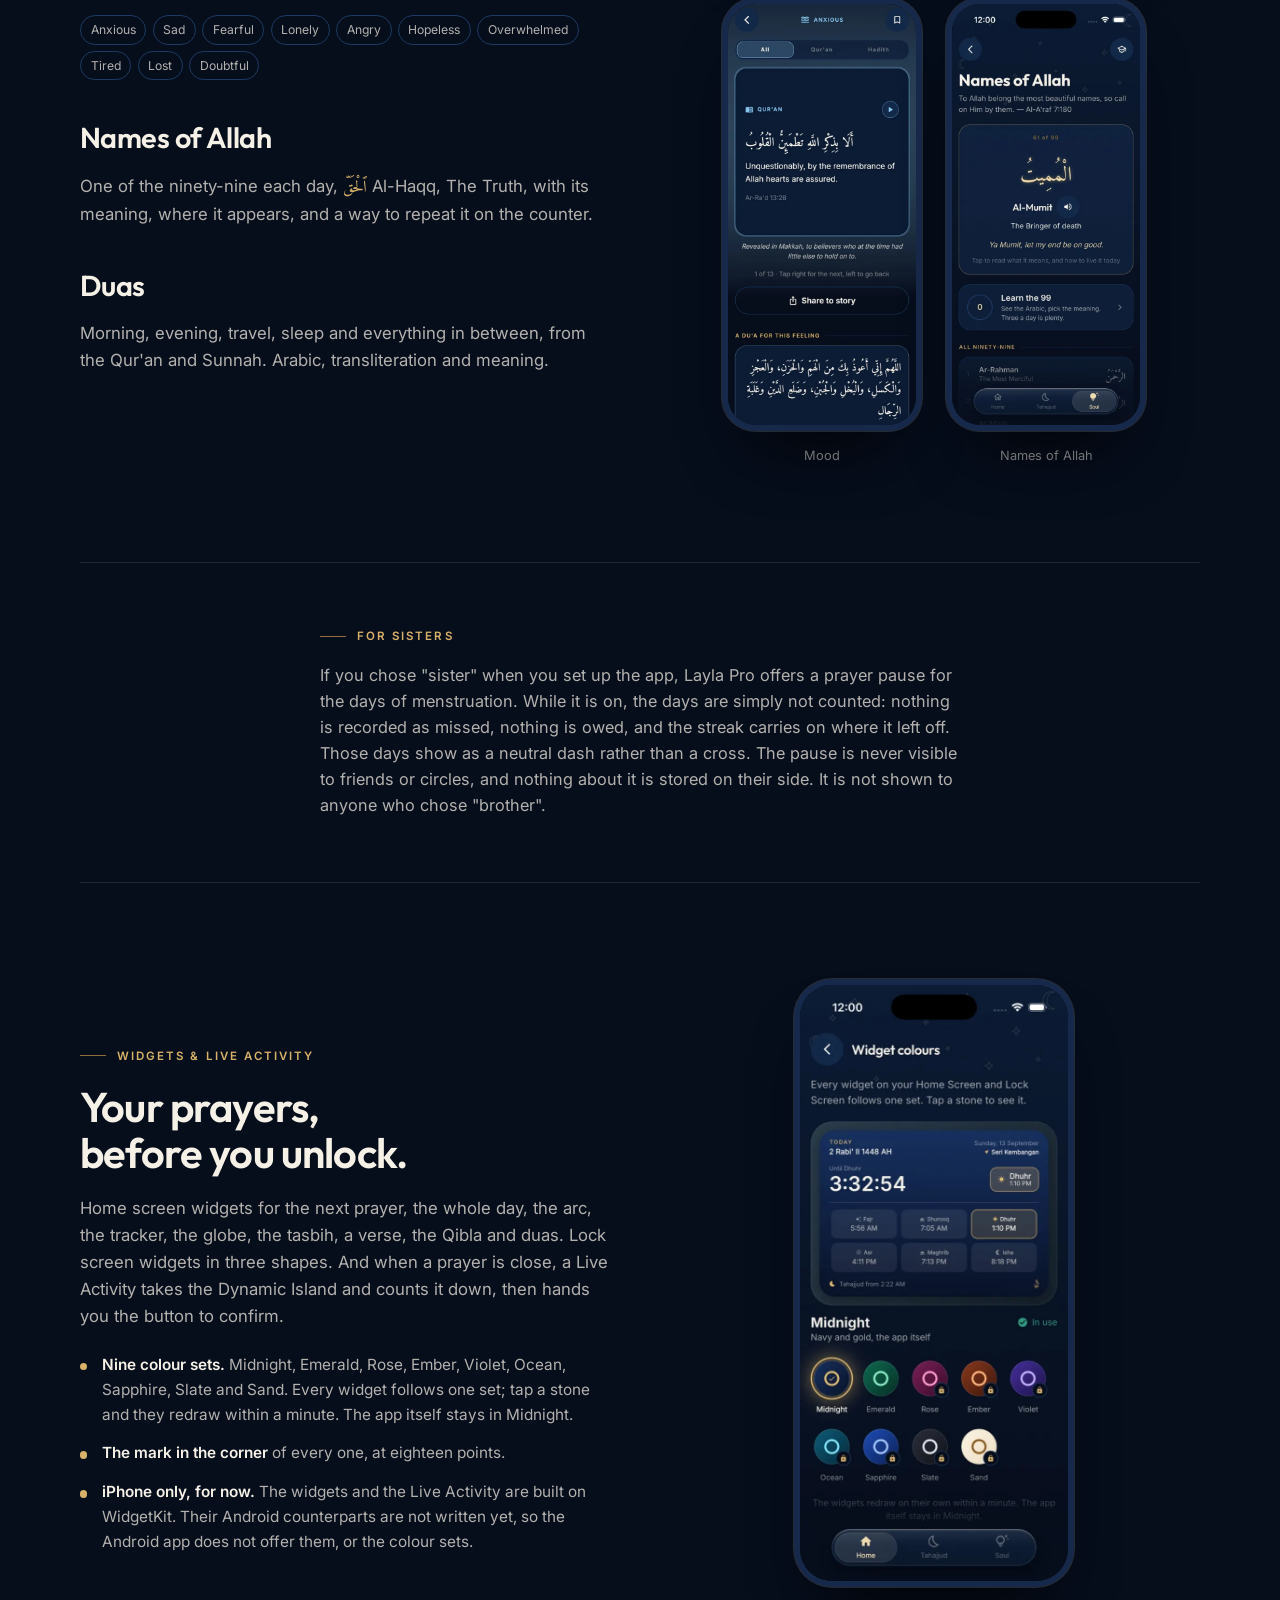
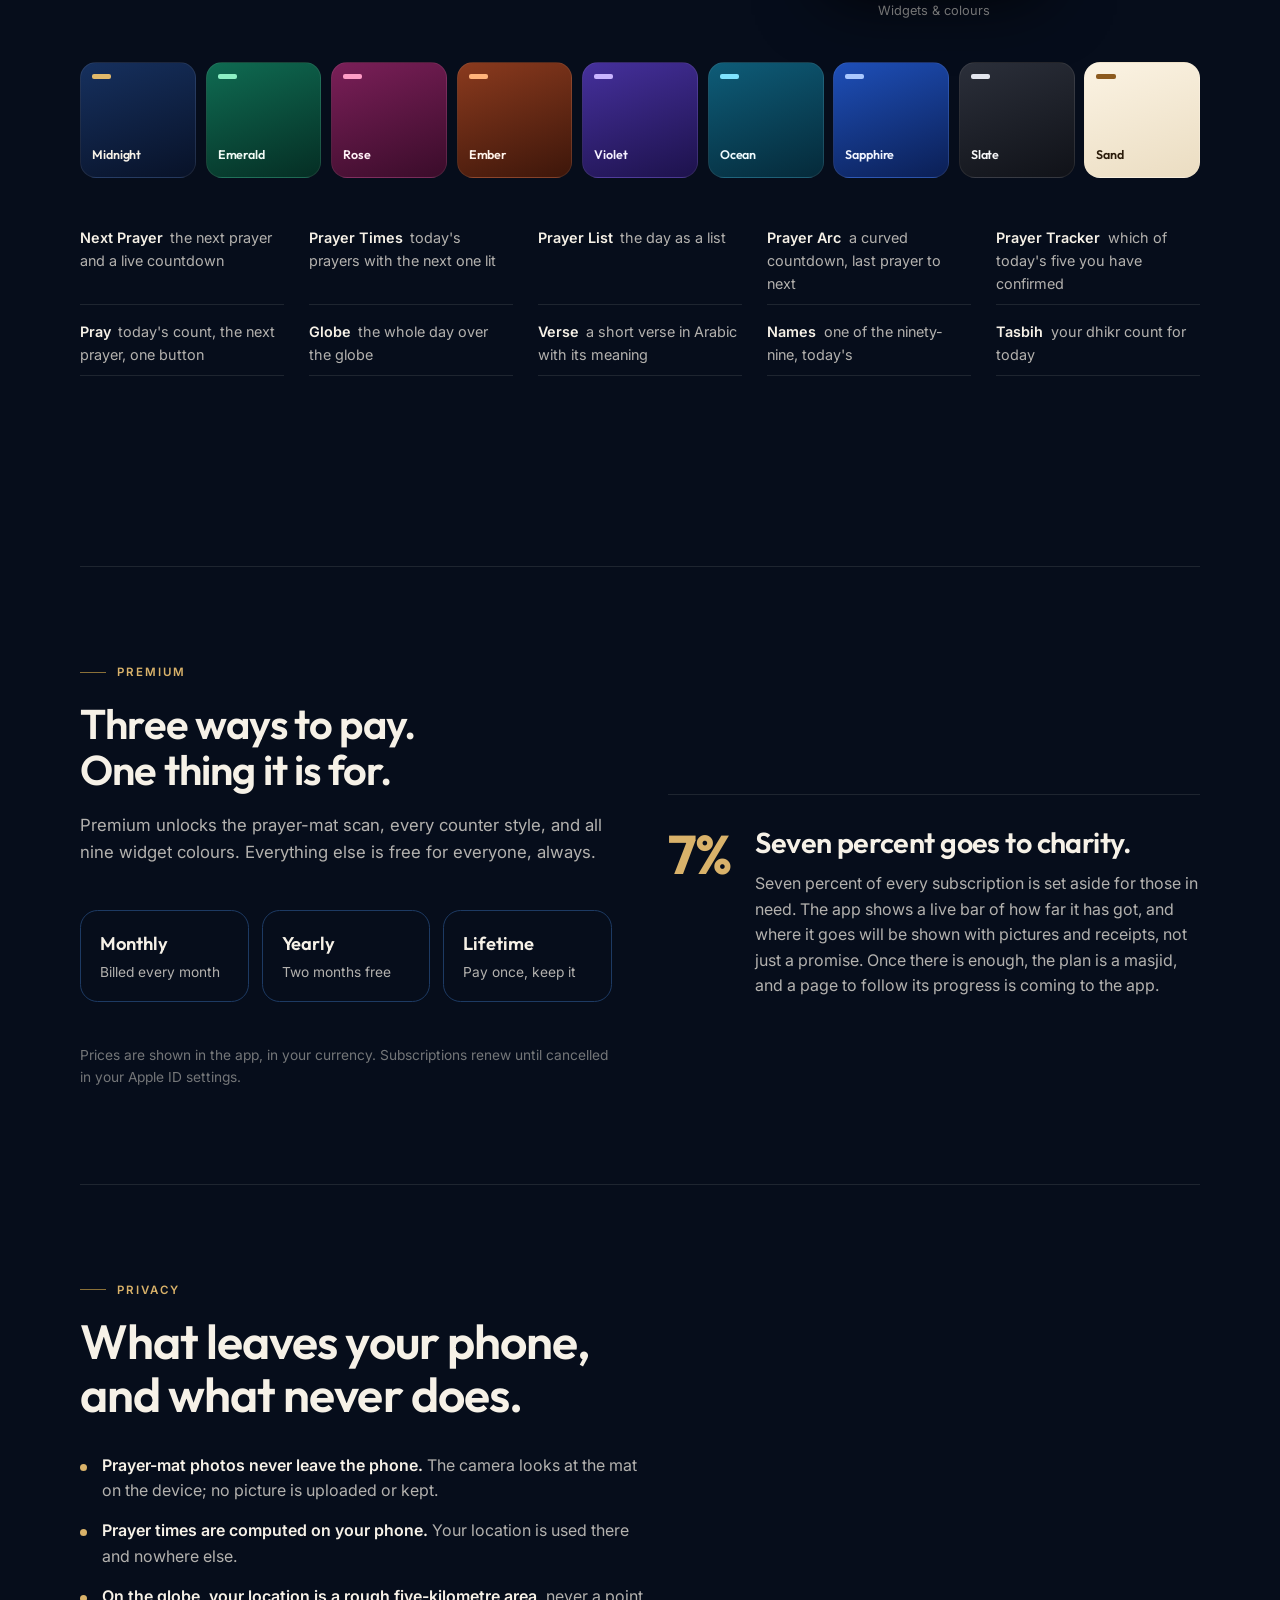
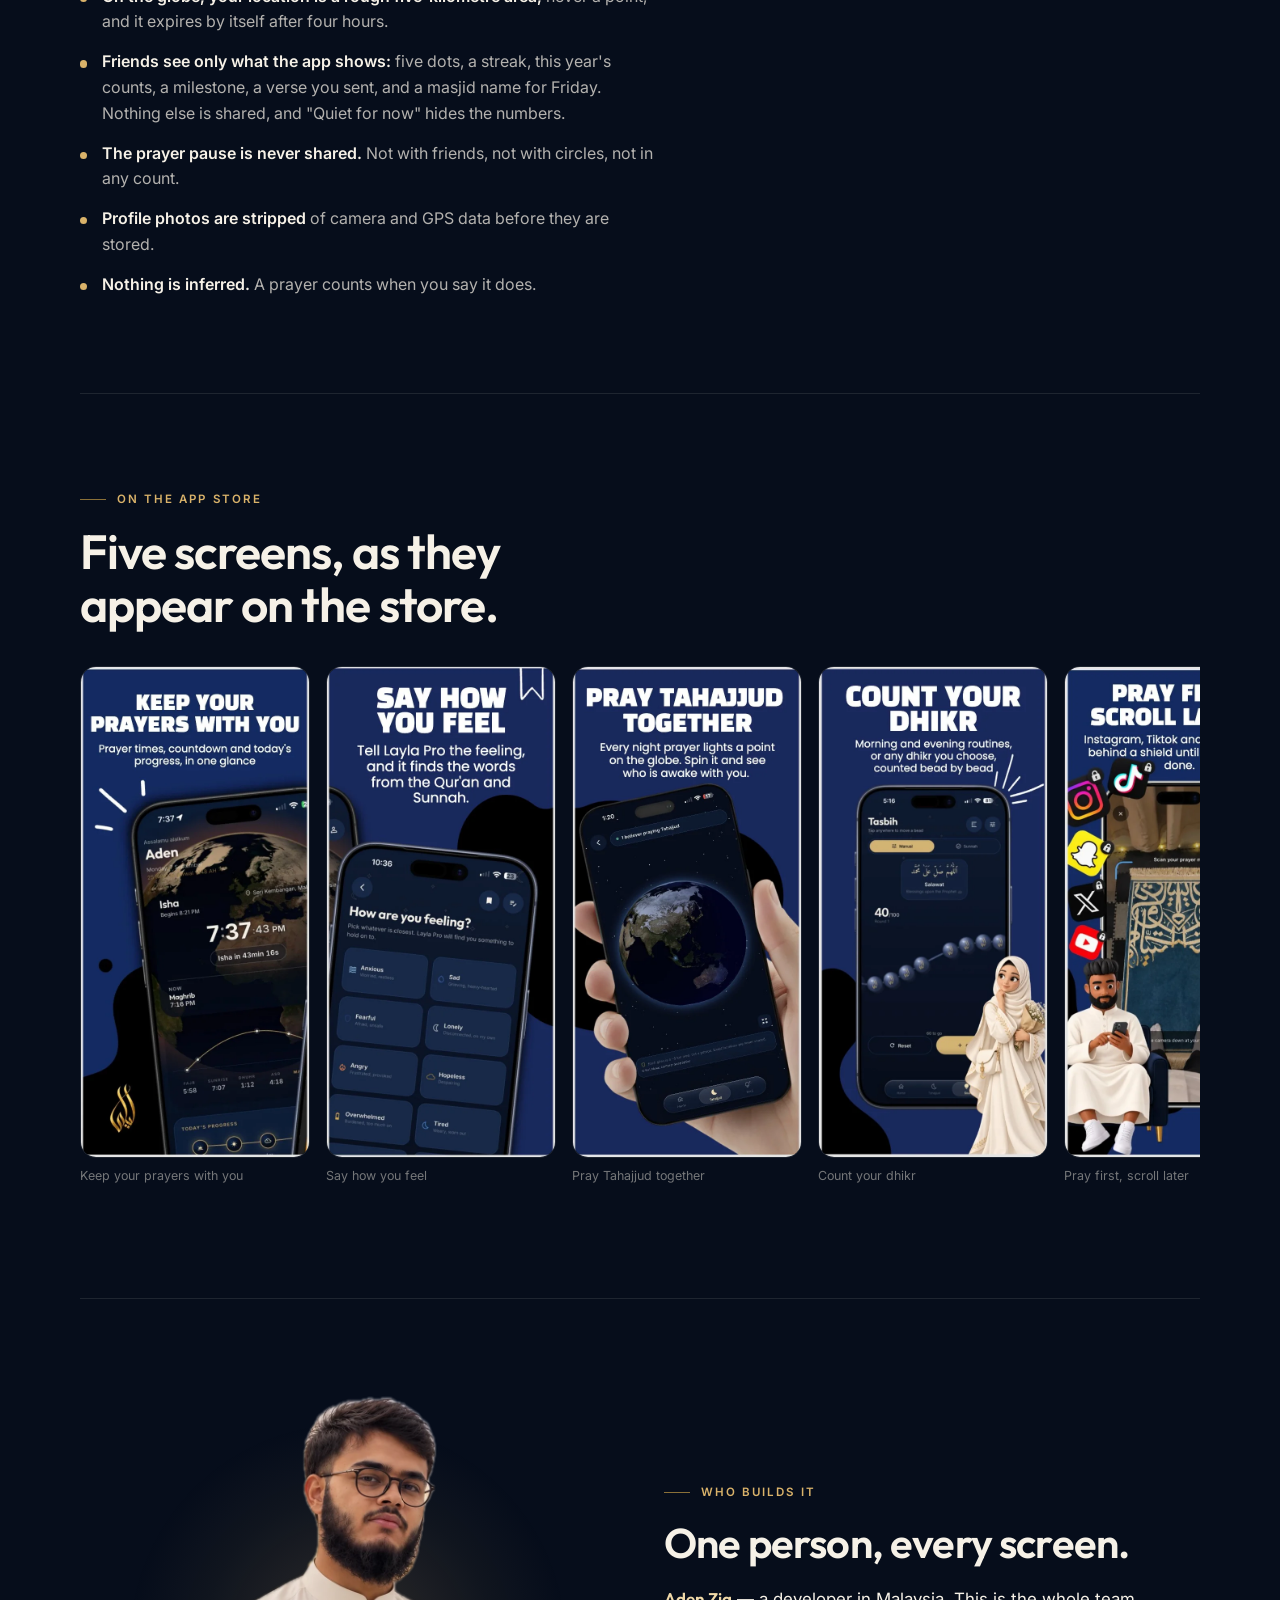
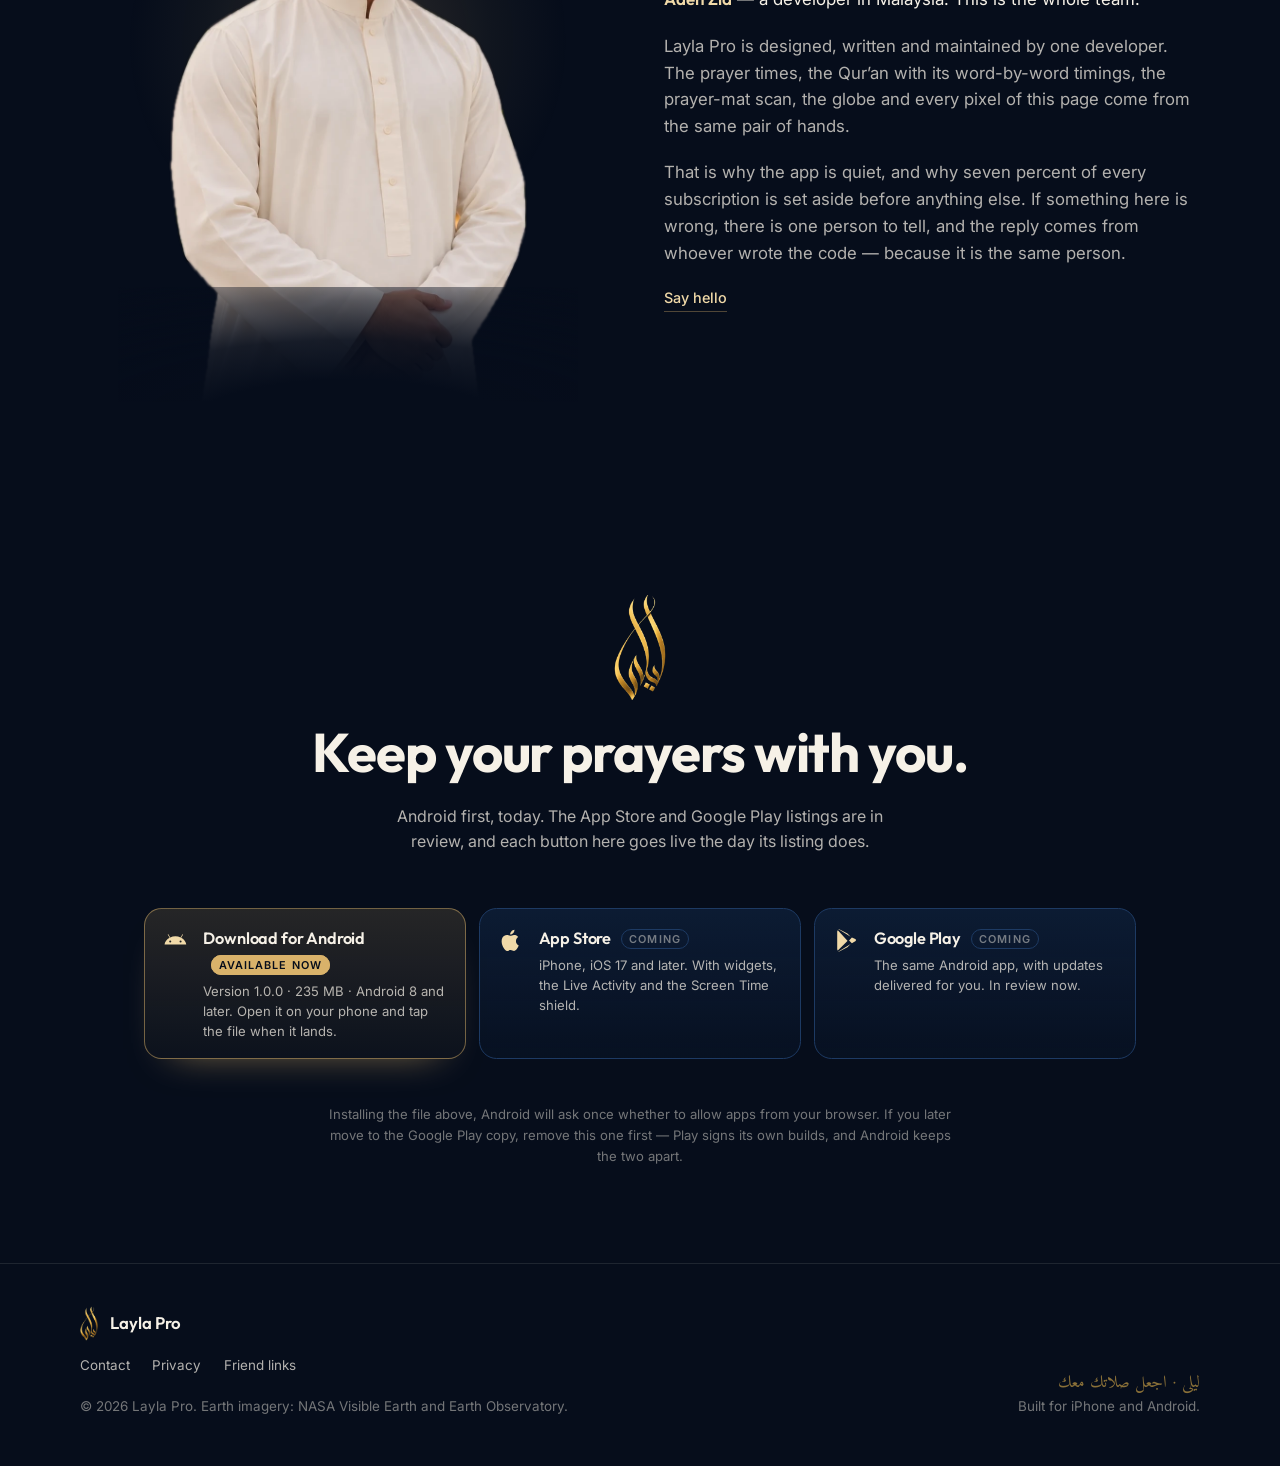
==== commit dc6d358c: "Maker block: name the person, and let the portrait fall into shadow instead of being cut The photogr" ====
--- a/index.html
+++ b/index.html
@@ -216,8 +216,13 @@
 #maker .two{align-items:center;gap:3rem}
 #maker .maker-shot{position:relative;margin:0;justify-self:center;width:min(360px,78%)}
 #maker .maker-shot::before{content:"";position:absolute;left:50%;top:4%;width:124%;aspect-ratio:1;transform:translateX(-50%);border-radius:50%;background:radial-gradient(circle,rgba(217,178,106,.20),rgba(217,178,106,.05) 46%,rgba(217,178,106,0) 70%);pointer-events:none}
-#maker .maker-shot::after{content:"";position:absolute;left:50%;bottom:2%;width:76%;height:1.1rem;transform:translateX(-50%);border-radius:50%;background:radial-gradient(ellipse,rgba(0,0,0,.55),rgba(0,0,0,0) 70%);pointer-events:none}
-#maker .maker-shot img{position:relative;display:block;width:100%;height:auto;-webkit-mask-image:linear-gradient(180deg,#000 68%,rgba(0,0,0,.4) 88%,transparent 100%);mask-image:linear-gradient(180deg,#000 68%,rgba(0,0,0,.4) 88%,transparent 100%)}
+/* The photograph is cropped at the hands, so a straight fade would cut across
+   them. Instead the page's own colour is drawn over the bottom as a wide soft
+   ellipse: the figure stands into shadow, and there is no horizontal edge. */
+#maker .maker-shot::after{content:"";position:absolute;left:-14%;right:-14%;bottom:-1px;height:19%;pointer-events:none;background:radial-gradient(150% 190% at 50% 126%,var(--midnight) 24%,rgba(6,13,27,.92) 42%,rgba(6,13,27,.62) 60%,rgba(6,13,27,.22) 76%,rgba(6,13,27,0) 90%)}
+#maker .maker-shot img{position:relative;display:block;width:100%;height:auto}
+#maker .bio{font-size:1.06rem;color:var(--cream)}
+#maker .bio b{font-family:var(--display);font-weight:600;color:var(--gold-soft)}
 #maker .sign{display:inline-flex;align-items:center;gap:.5rem;font-size:.9rem;font-weight:500;color:var(--gold-soft);text-decoration:none;border-bottom:1px solid rgba(217,178,106,.35);padding-bottom:.15rem;justify-self:start;transition:border-color .15s ease}
 #maker .sign:hover{border-color:var(--gold)}
 @media (max-width:860px){#maker .maker-shot{width:min(300px,72%)}}
@@ -752,6 +757,7 @@
       <div class="copy">
         <p class="eyebrow">Who builds it</p>
         <h2>One person, every screen.</h2>
+        <p class="bio"><b>Aden Zia</b> &mdash; a developer in Malaysia. This is the whole team.</p>
         <p class="lede">Layla Pro is designed, written and maintained by one developer. The prayer times, the Qur&rsquo;an with its word-by-word timings, the prayer-mat scan, the globe and every pixel of this page come from the same pair of hands.</p>
         <p class="lede">That is why the app is quiet, and why seven percent of every subscription is set aside before anything else. If something here is wrong, there is one person to tell, and the reply comes from whoever wrote the code &mdash; because it is the same person.</p>
         <a class="sign" href="https://github.com/adenzia04-ui/layla-pro/issues" rel="noopener">Say hello</a>
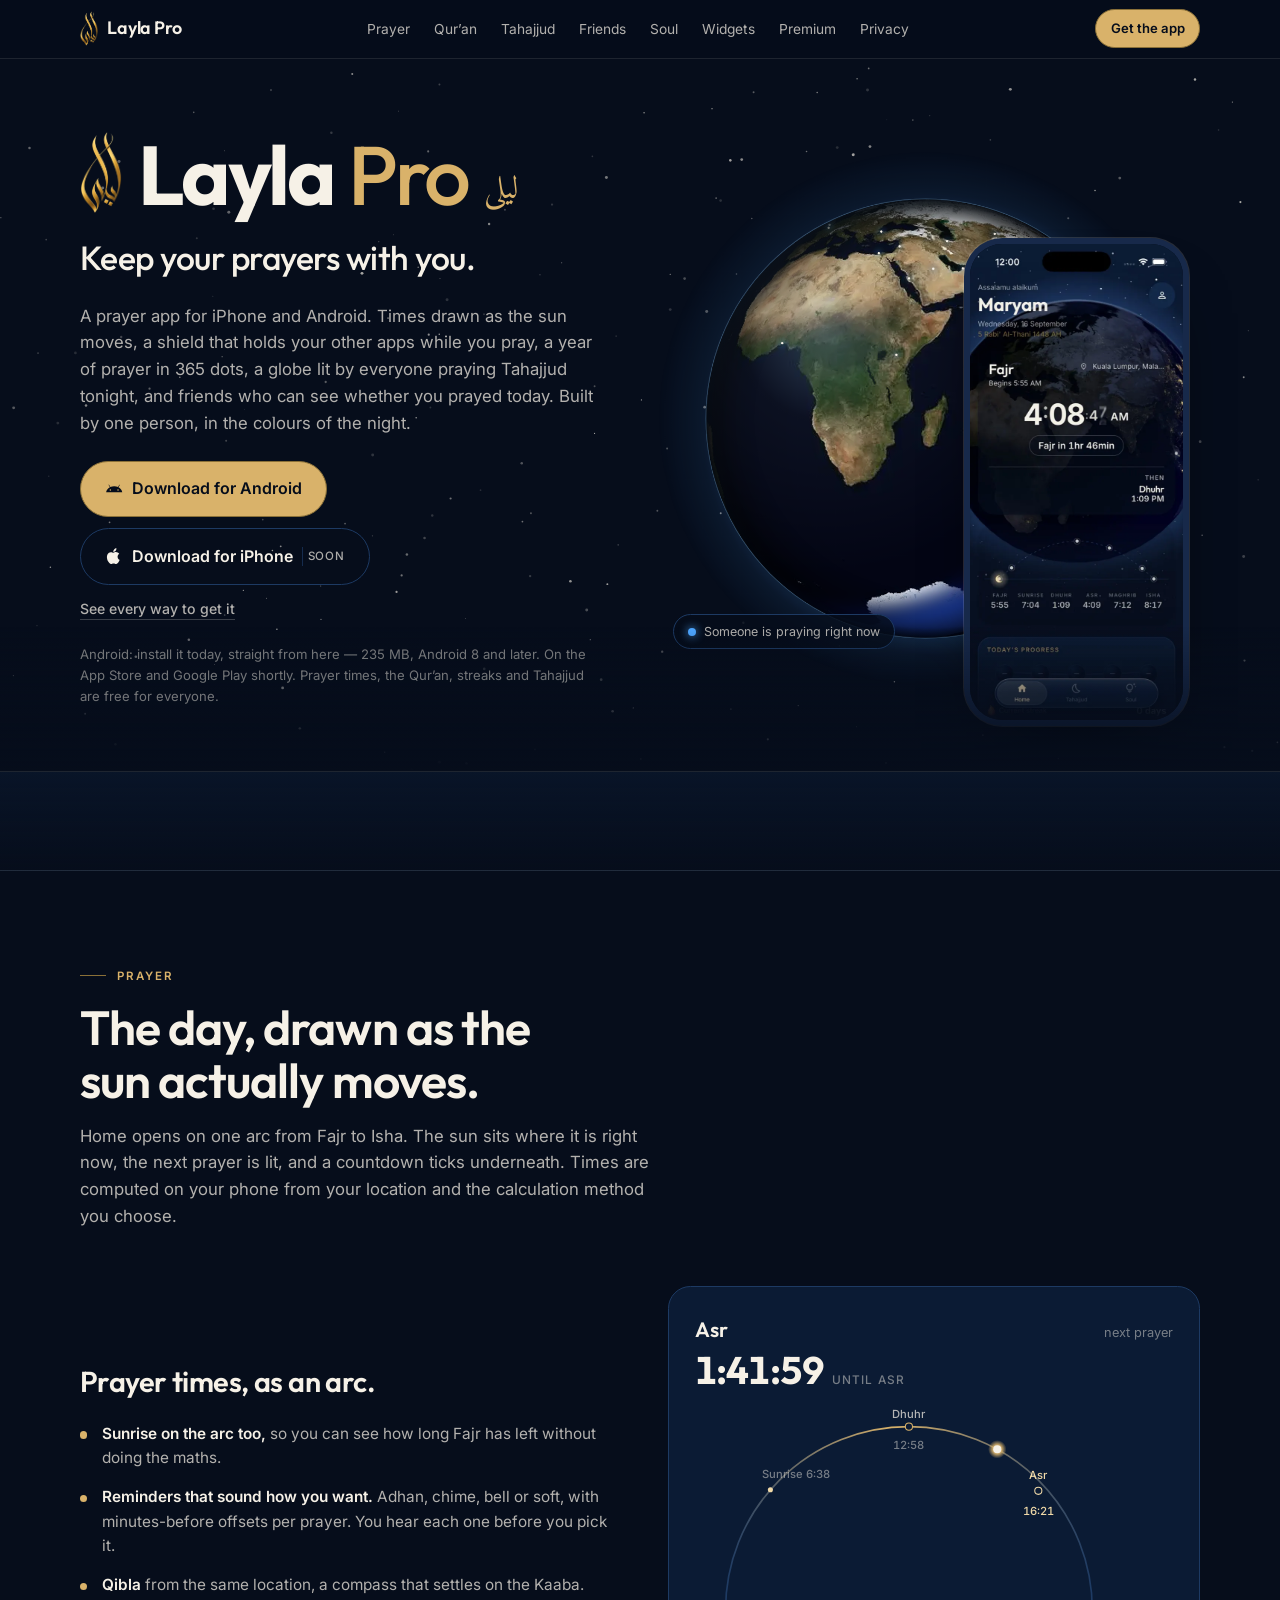
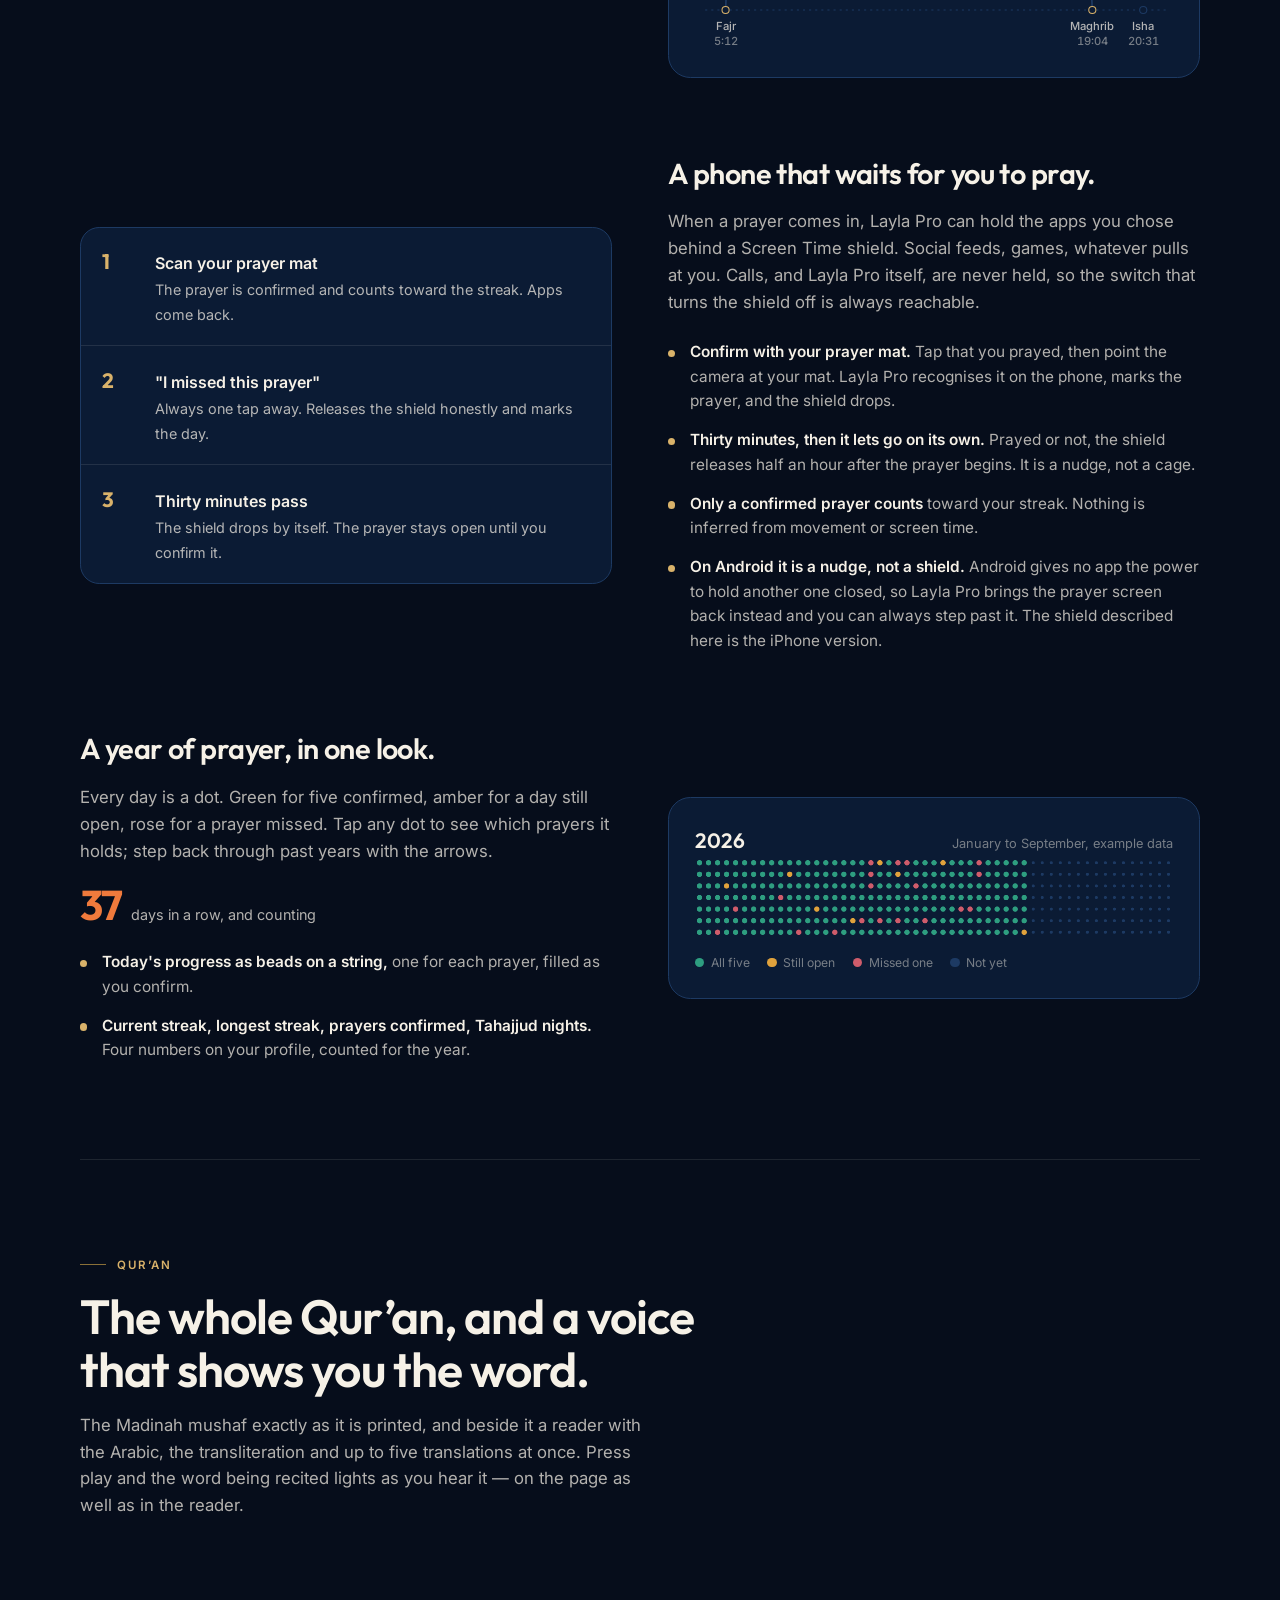
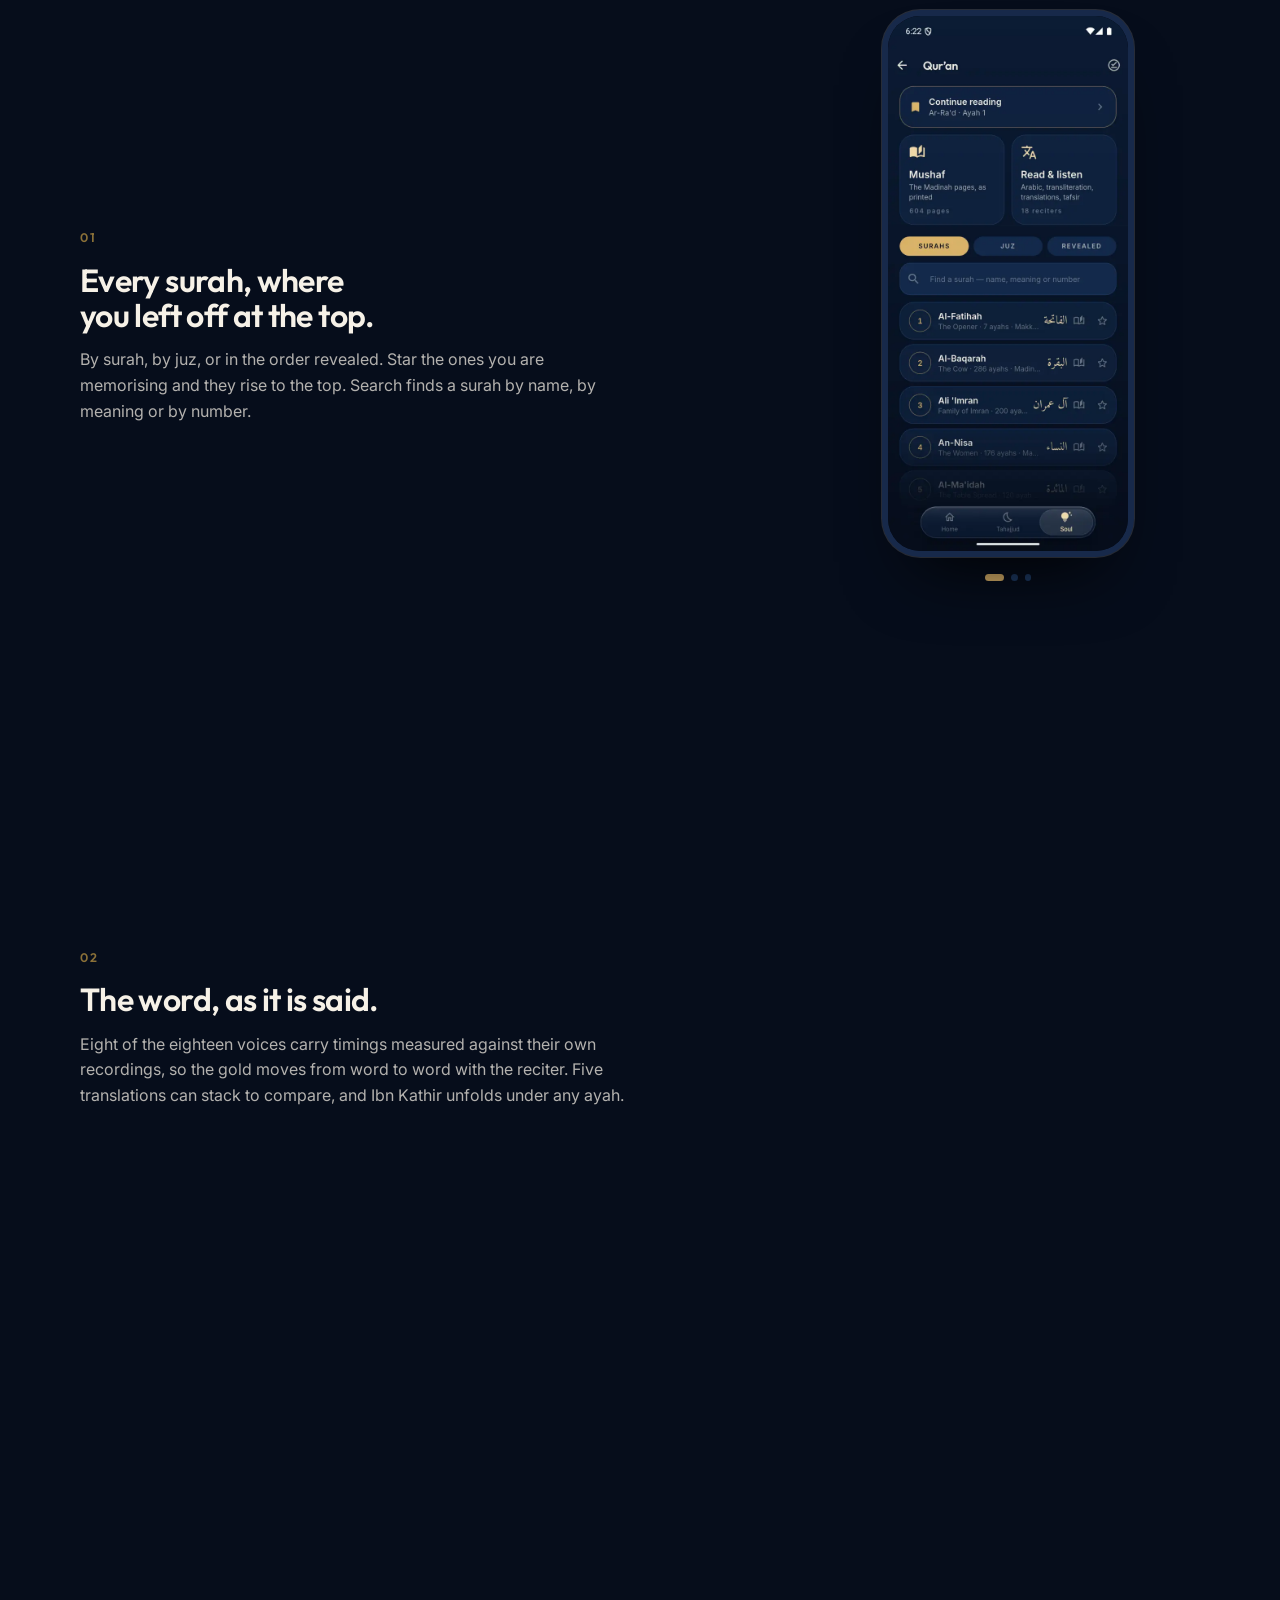
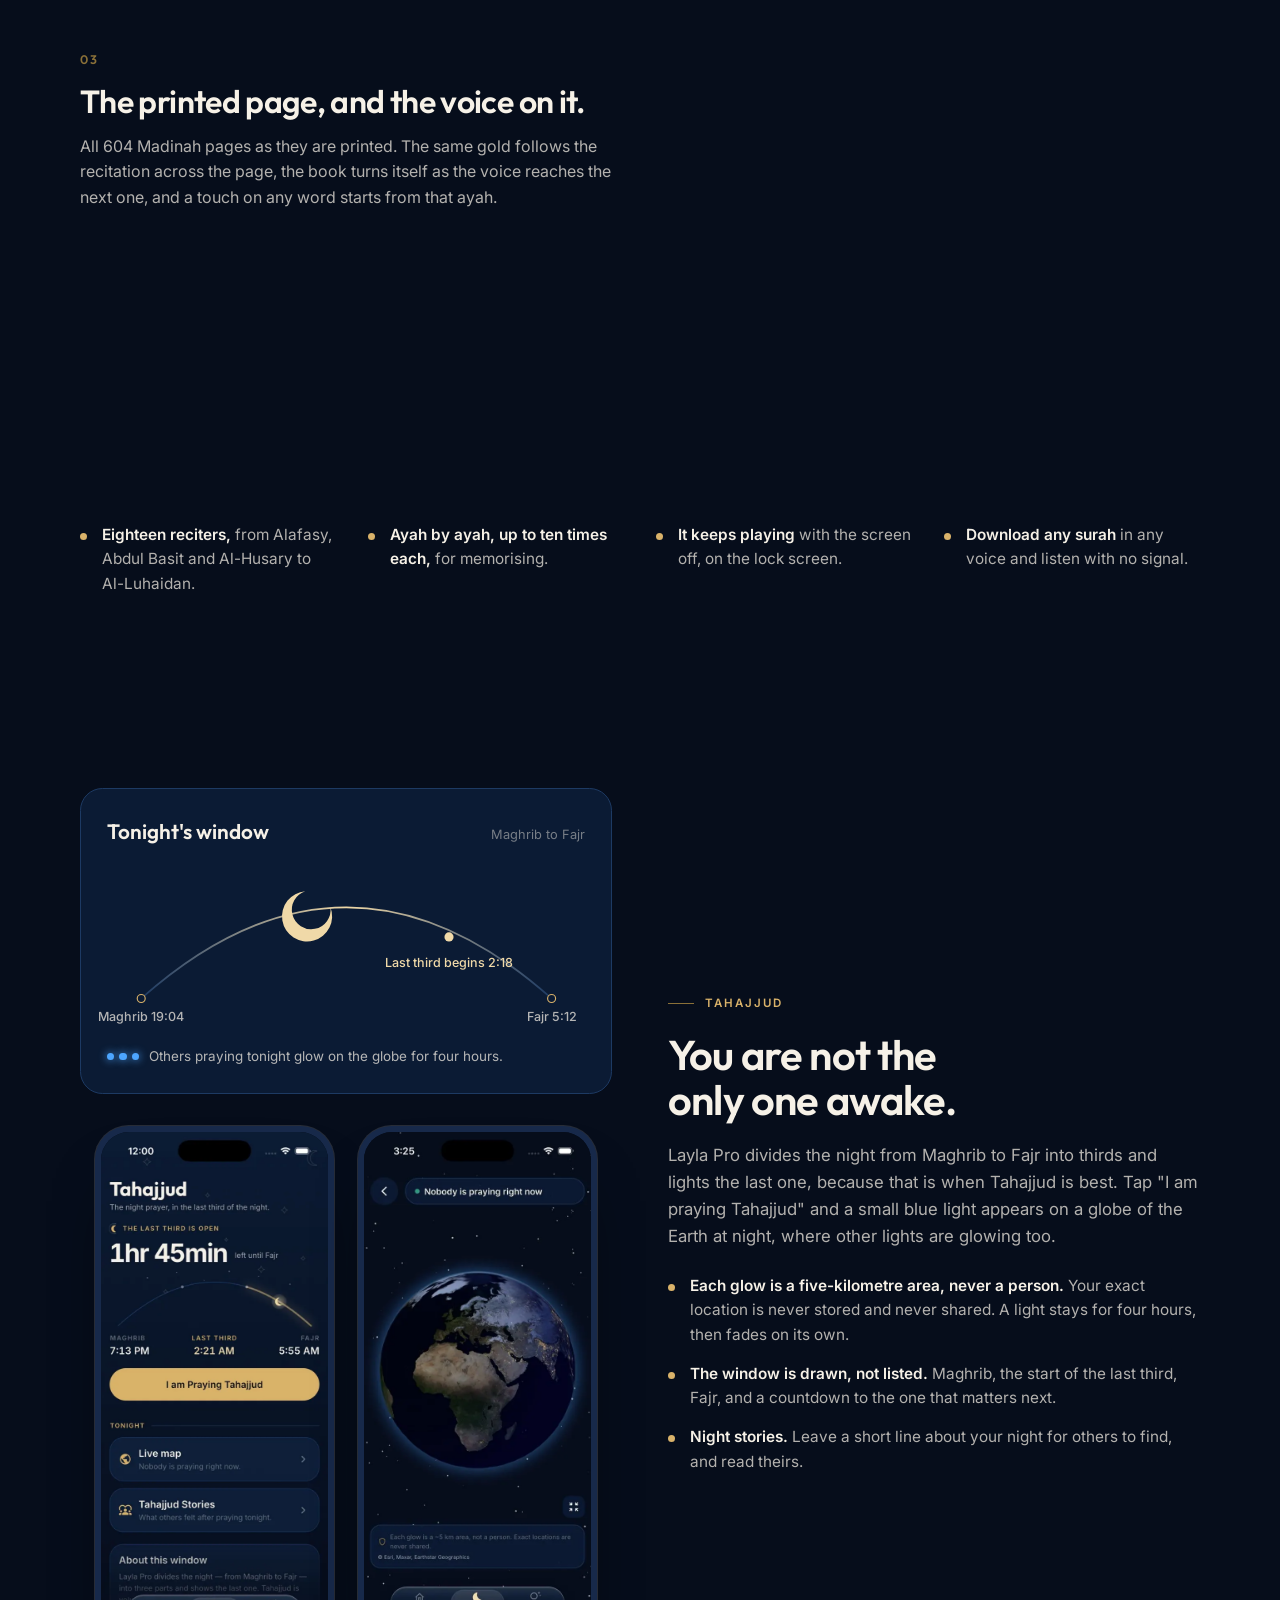
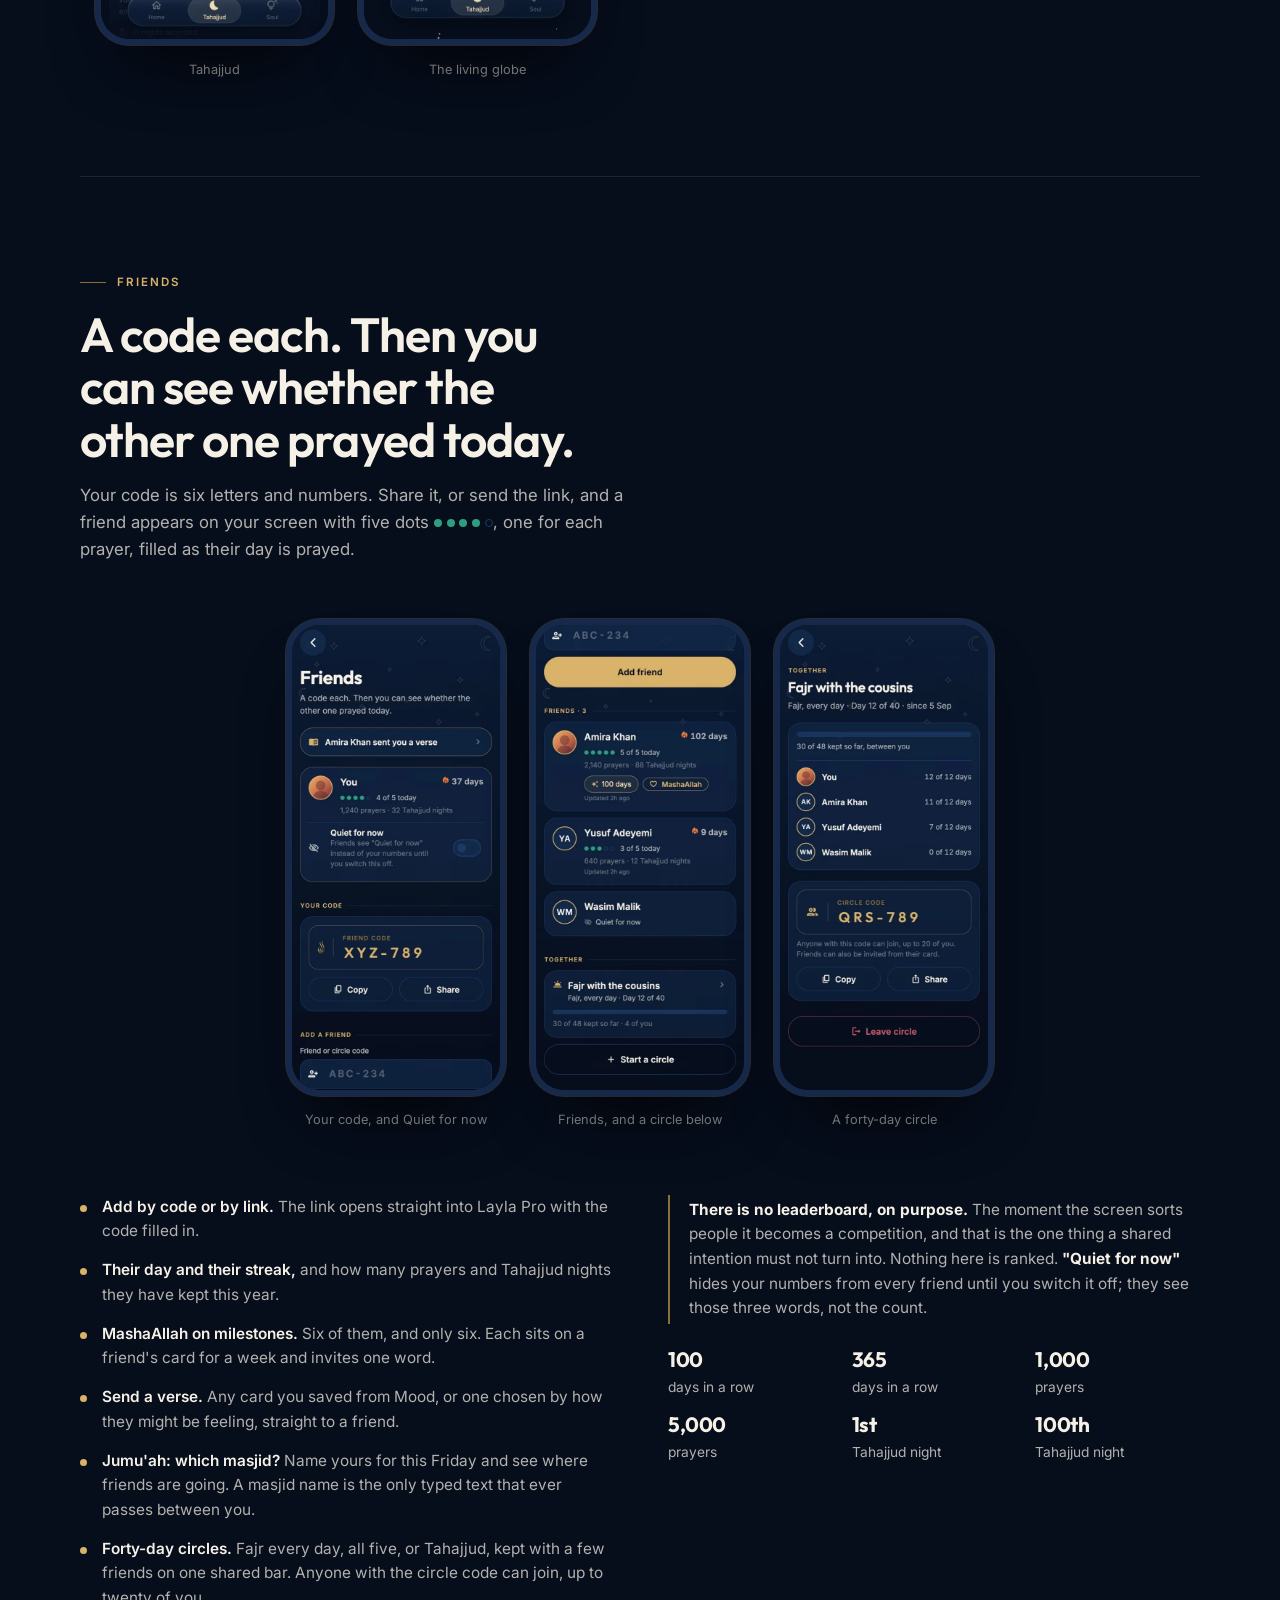
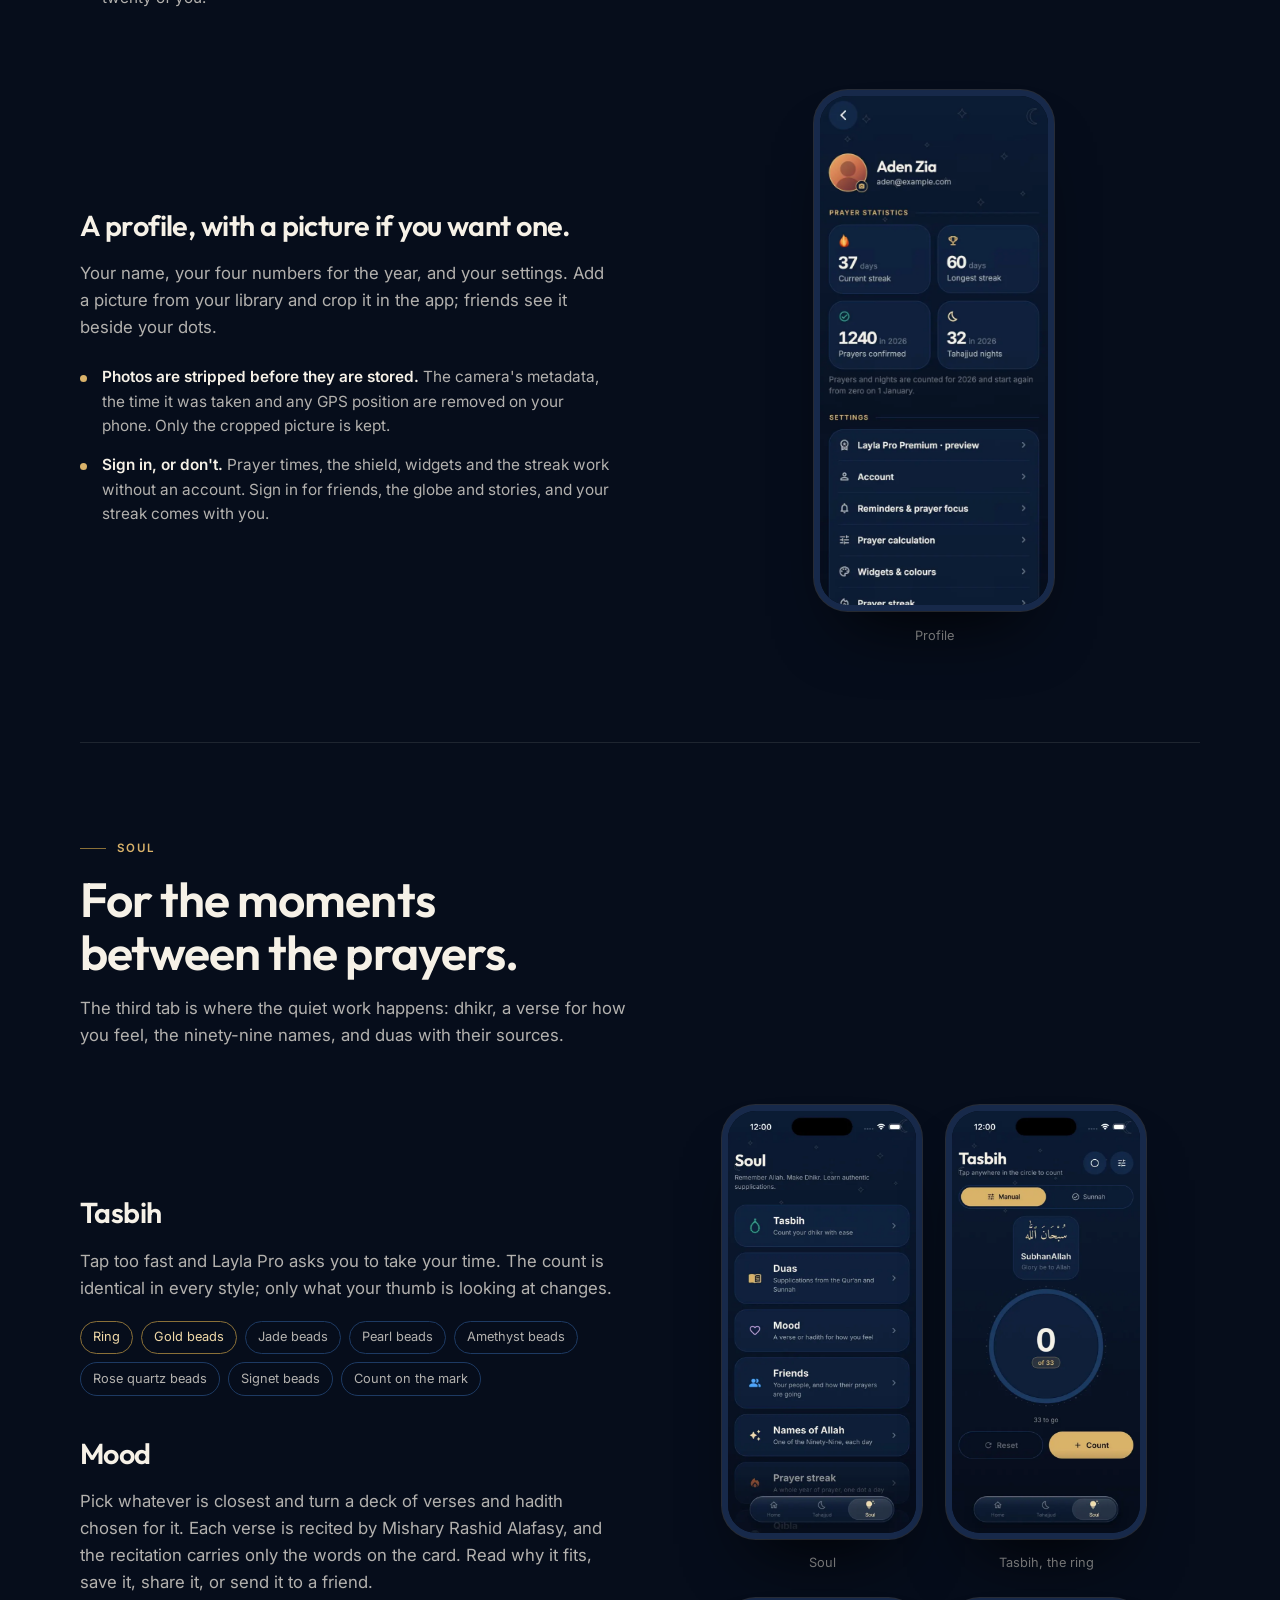
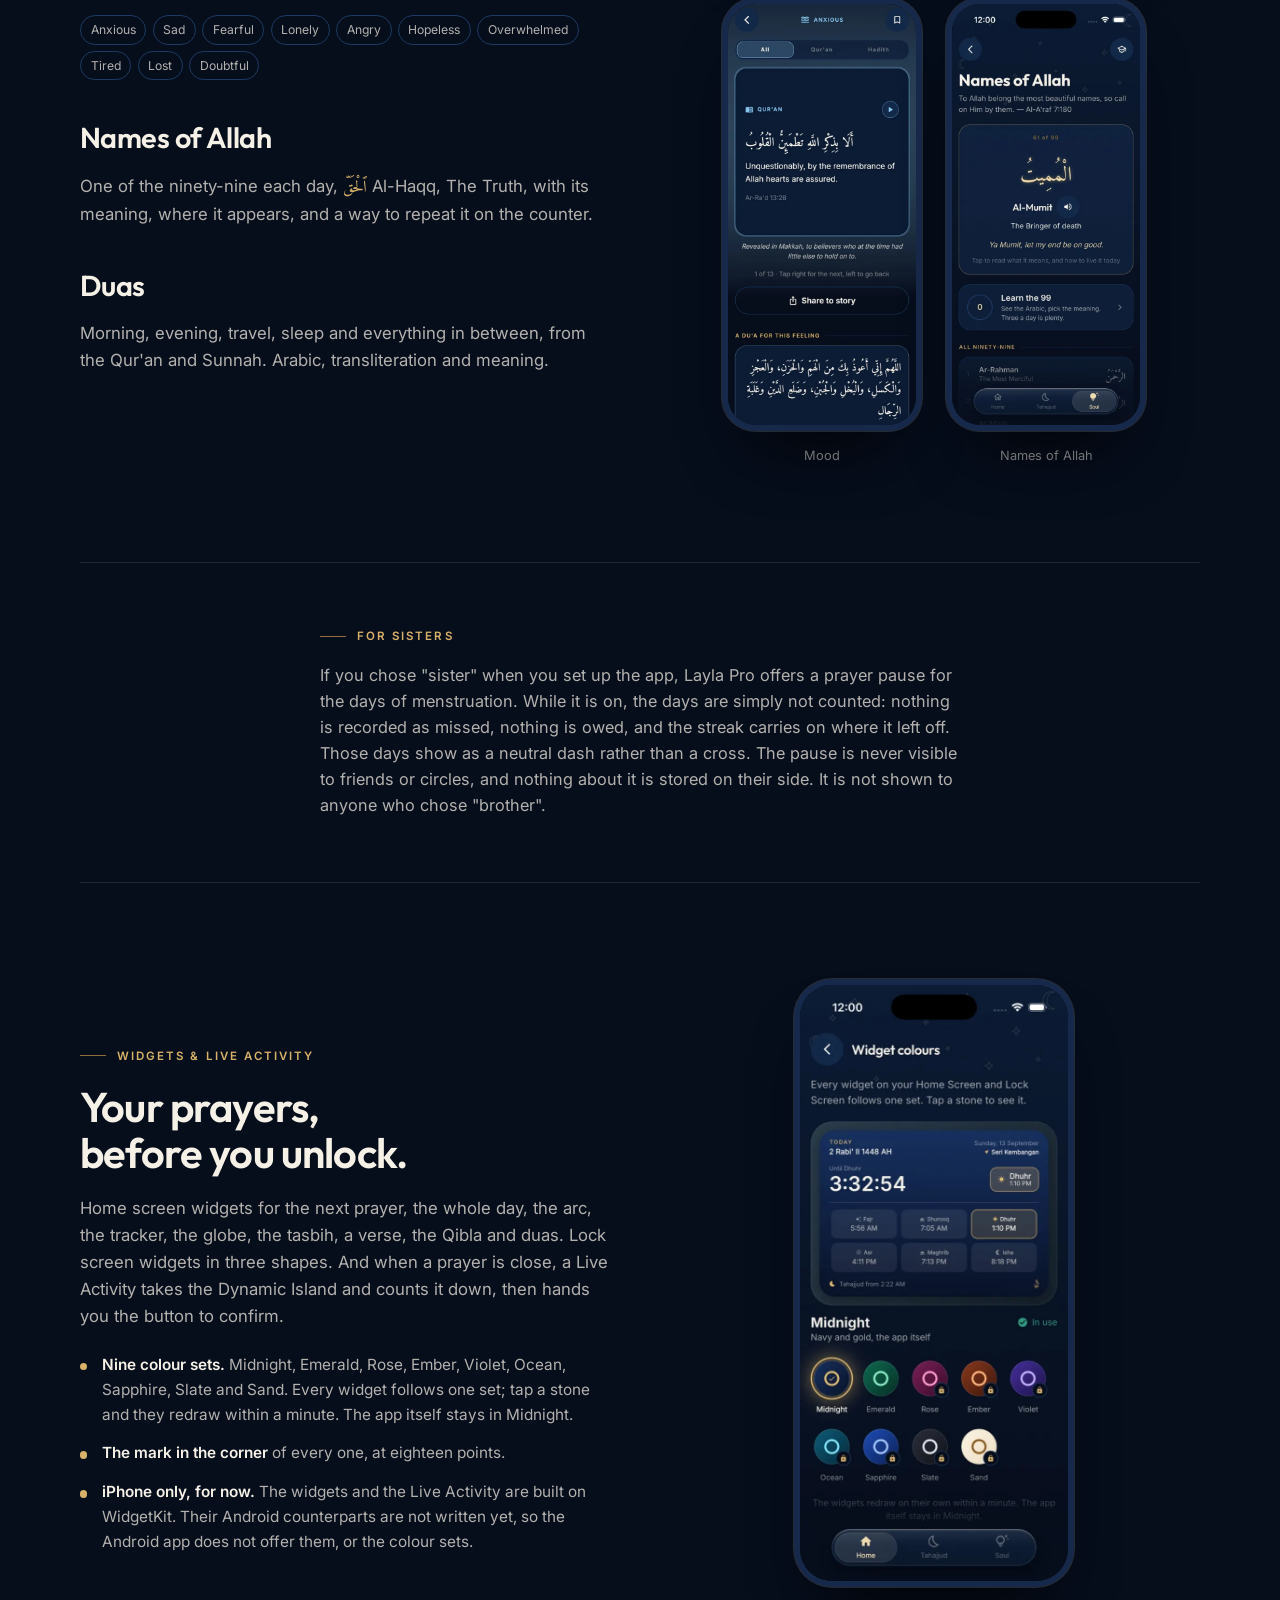
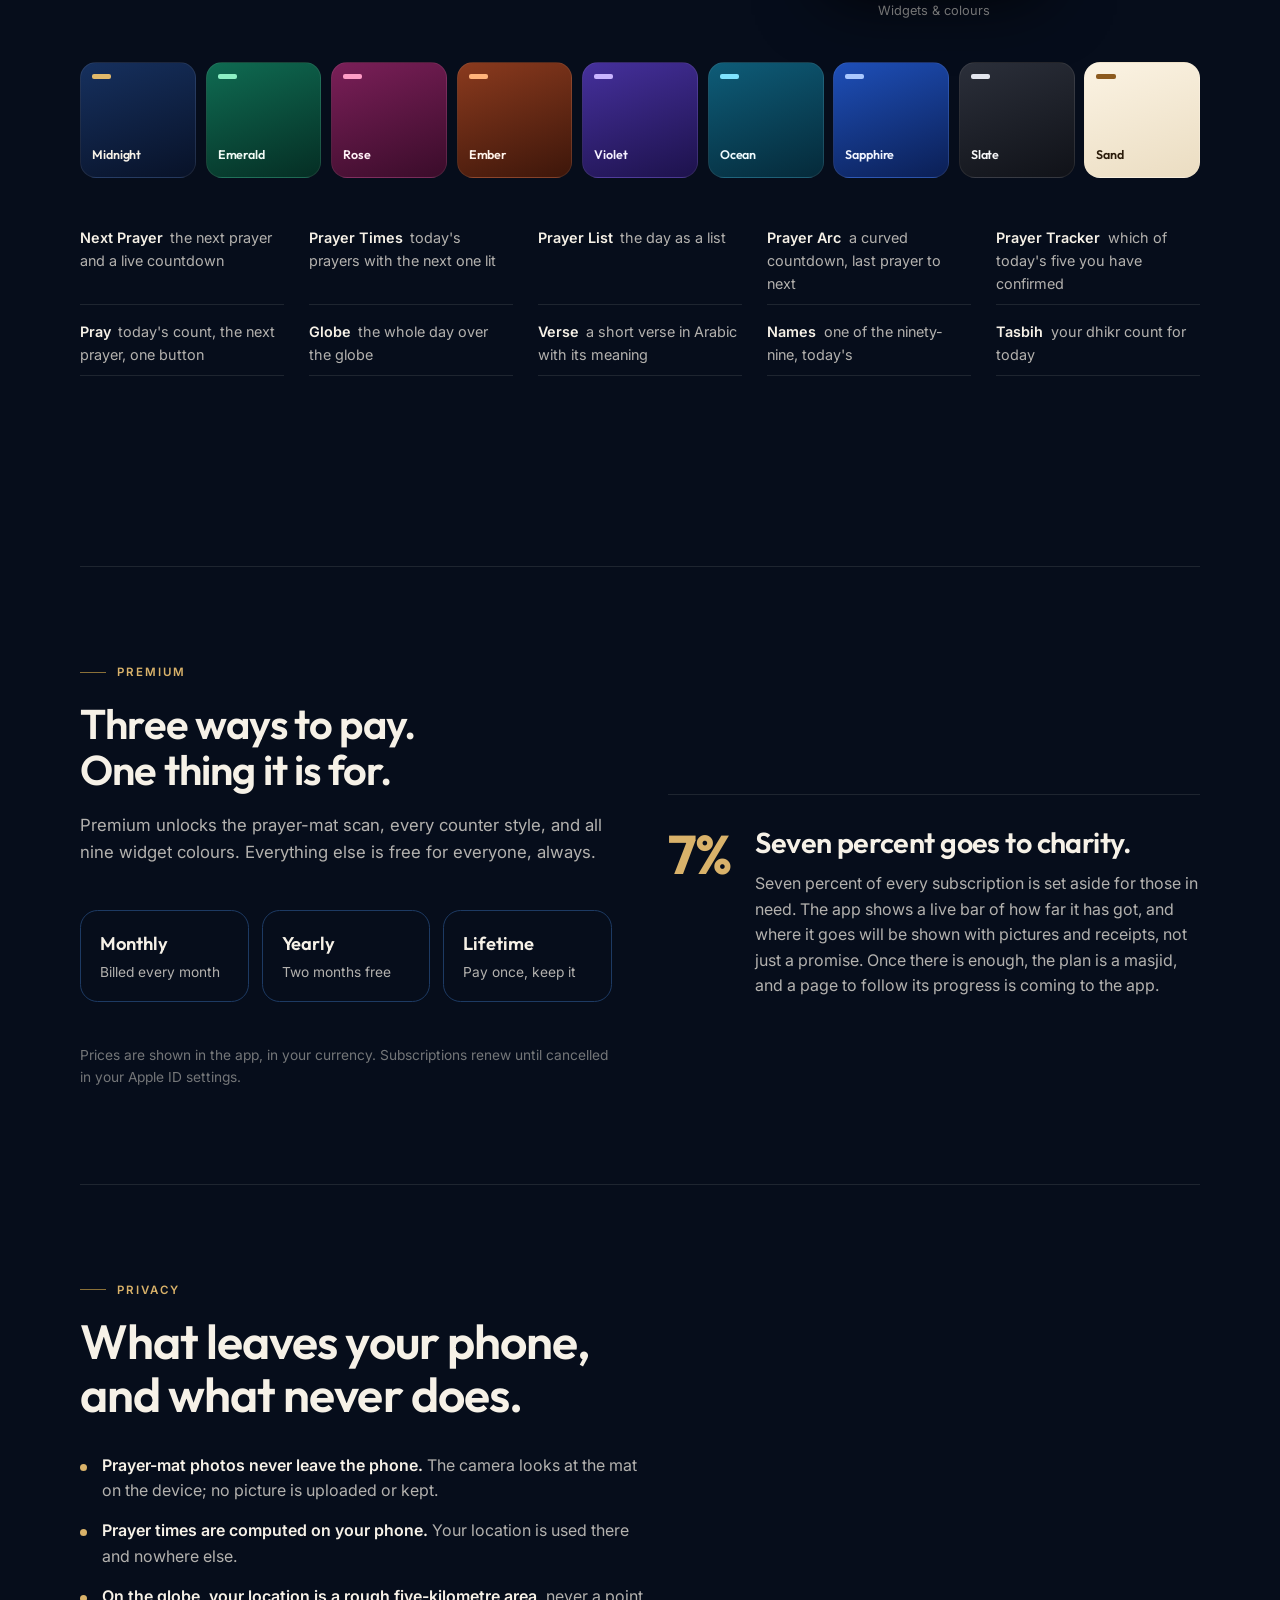
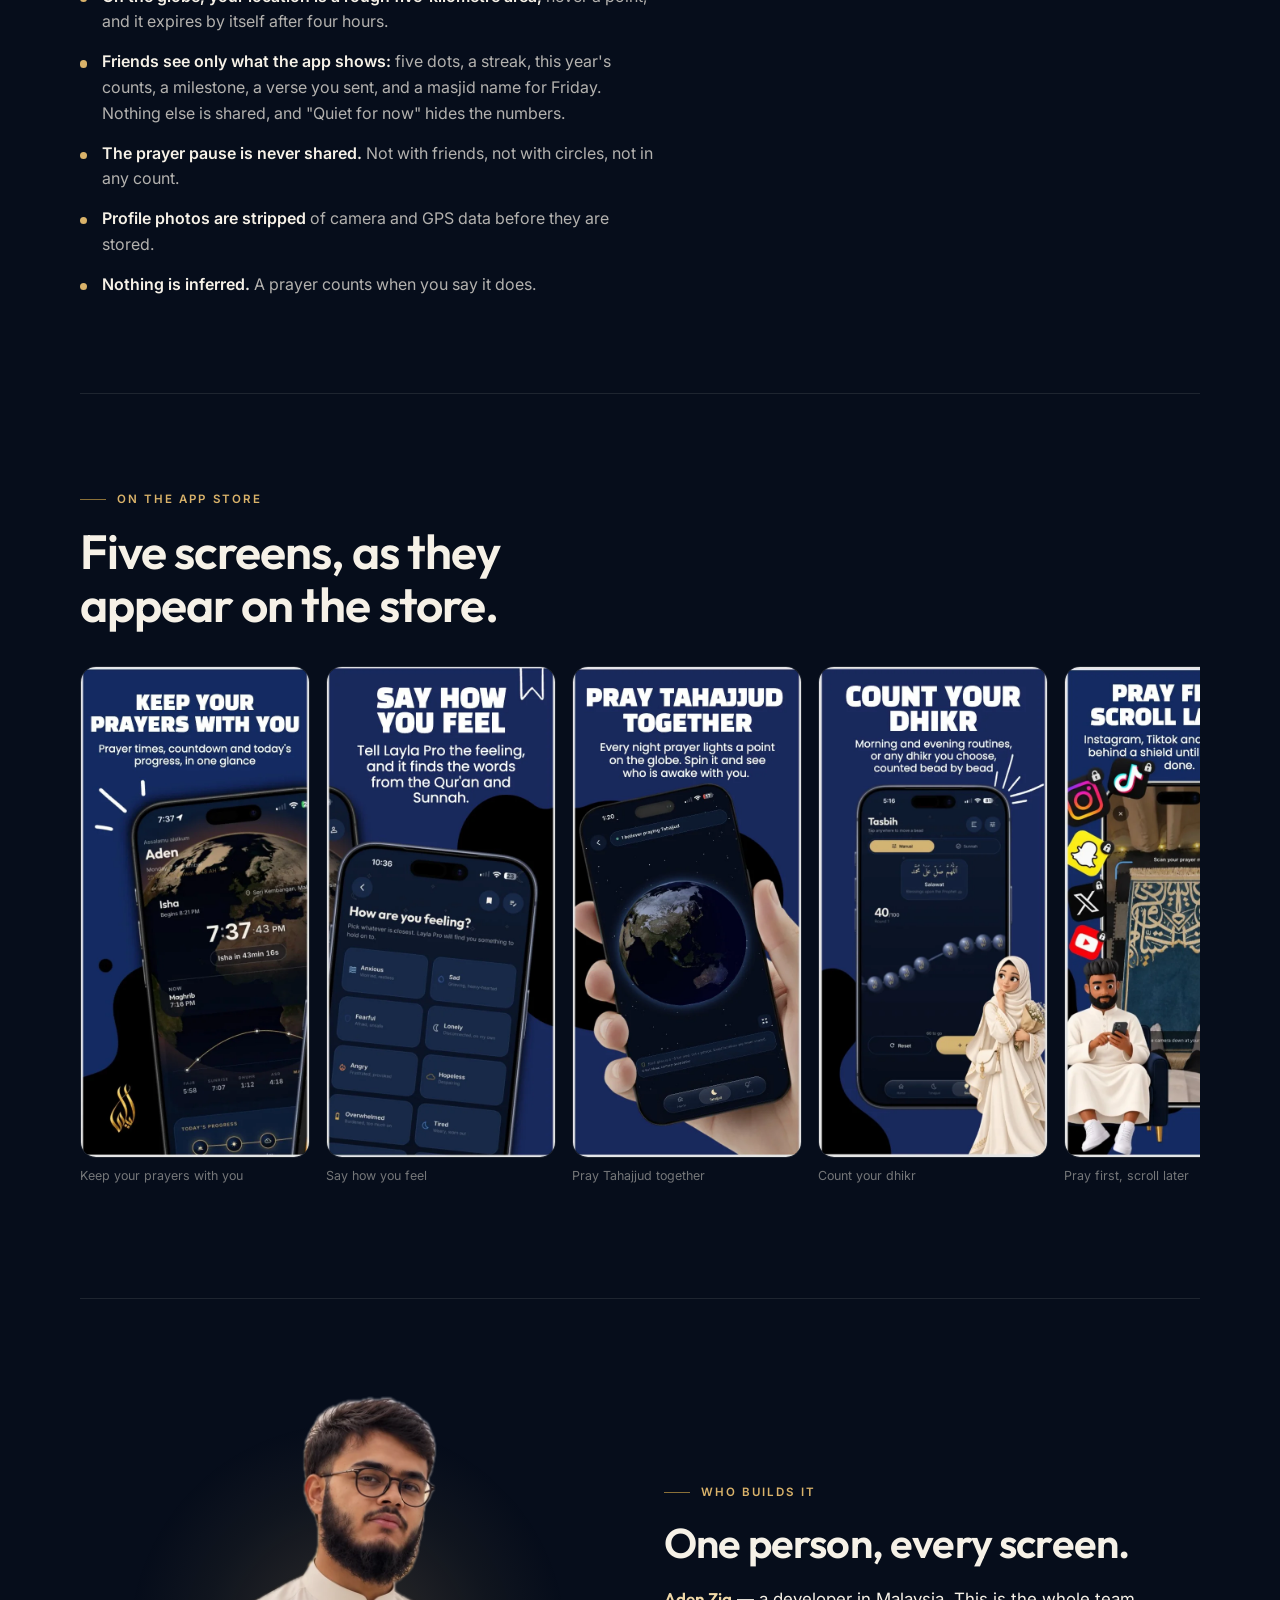
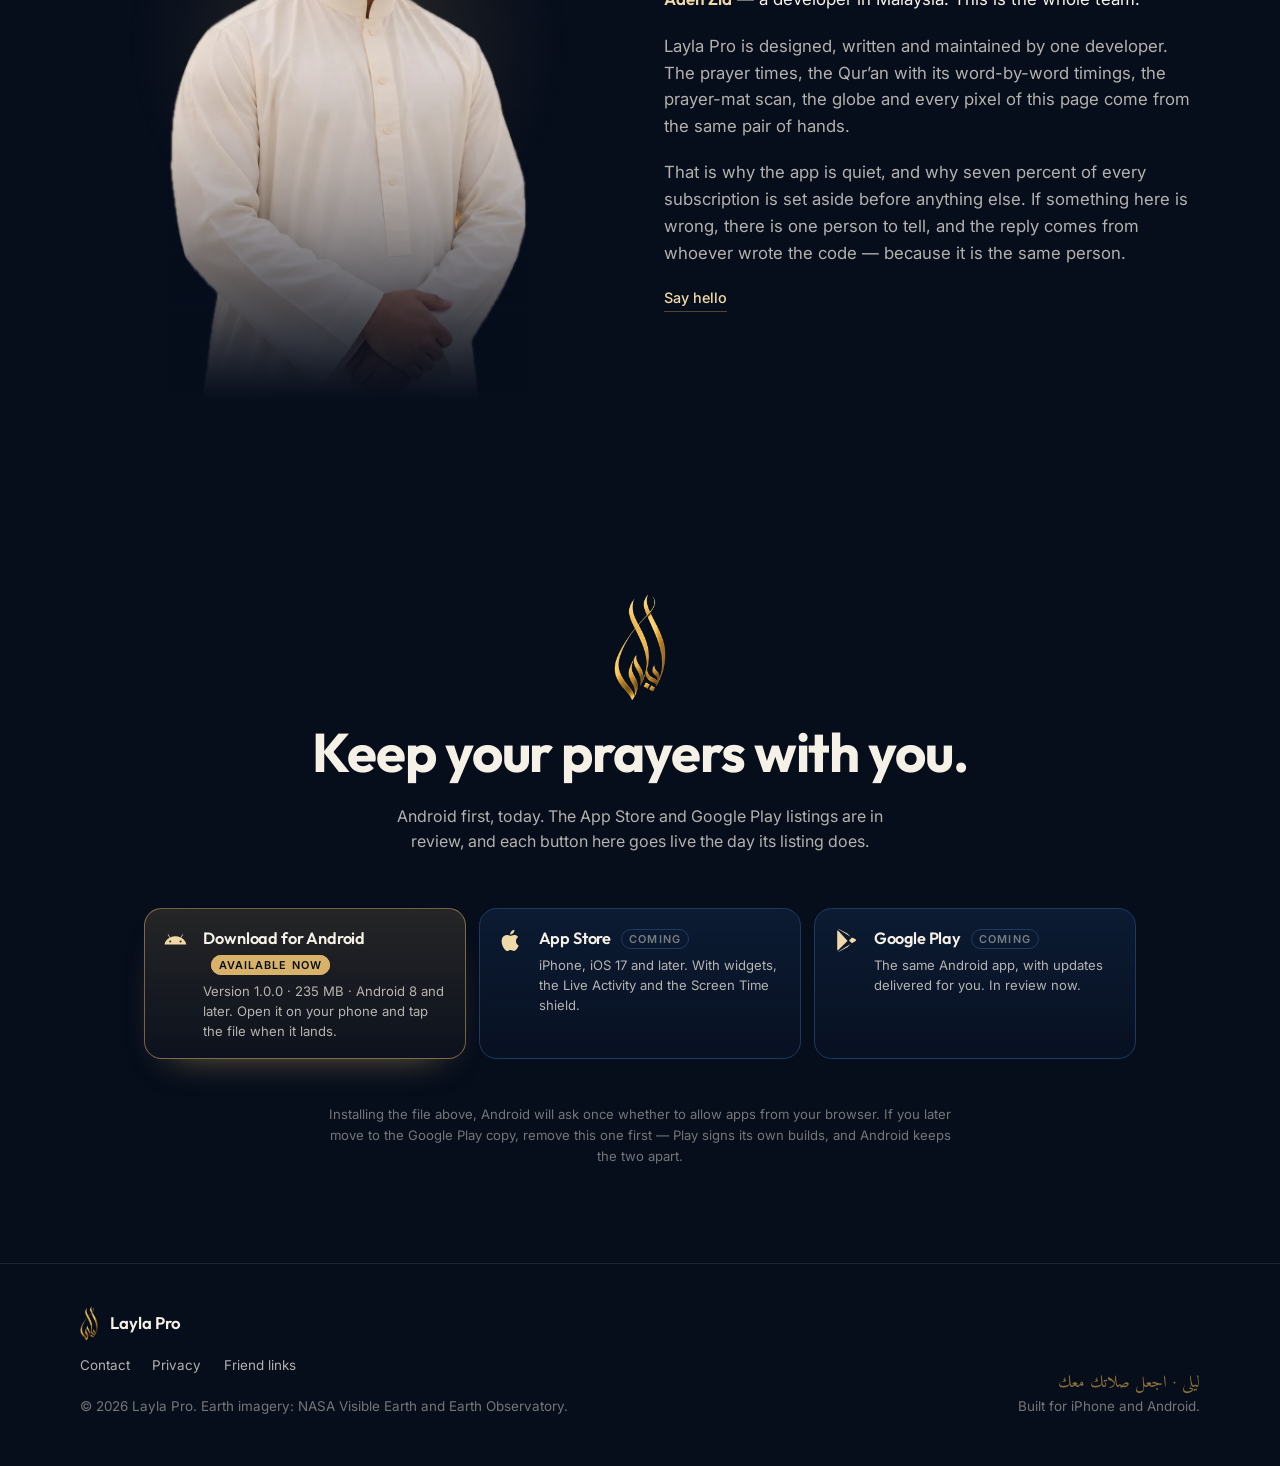
==== commit 9ab88fbb: "Maker portrait: the shadow was clipping itself, which is what drew the line The overlay was a short " ====
--- a/index.html
+++ b/index.html
@@ -219,7 +219,7 @@
 /* The photograph is cropped at the hands, so a straight fade would cut across
    them. Instead the page's own colour is drawn over the bottom as a wide soft
    ellipse: the figure stands into shadow, and there is no horizontal edge. */
-#maker .maker-shot::after{content:"";position:absolute;left:-14%;right:-14%;bottom:-1px;height:19%;pointer-events:none;background:radial-gradient(150% 190% at 50% 126%,var(--midnight) 24%,rgba(6,13,27,.92) 42%,rgba(6,13,27,.62) 60%,rgba(6,13,27,.22) 76%,rgba(6,13,27,0) 90%)}
+#maker .maker-shot::after{content:"";position:absolute;inset:0;pointer-events:none;background:linear-gradient(180deg,rgba(6,13,27,0) 44%,rgba(6,13,27,.06) 54%,rgba(6,13,27,.16) 62%,rgba(6,13,27,.30) 70%,rgba(6,13,27,.47) 77%,rgba(6,13,27,.64) 84%,rgba(6,13,27,.79) 90%,rgba(6,13,27,.91) 95%,var(--midnight) 100%)}
 #maker .maker-shot img{position:relative;display:block;width:100%;height:auto}
 #maker .bio{font-size:1.06rem;color:var(--cream)}
 #maker .bio b{font-family:var(--display);font-weight:600;color:var(--gold-soft)}
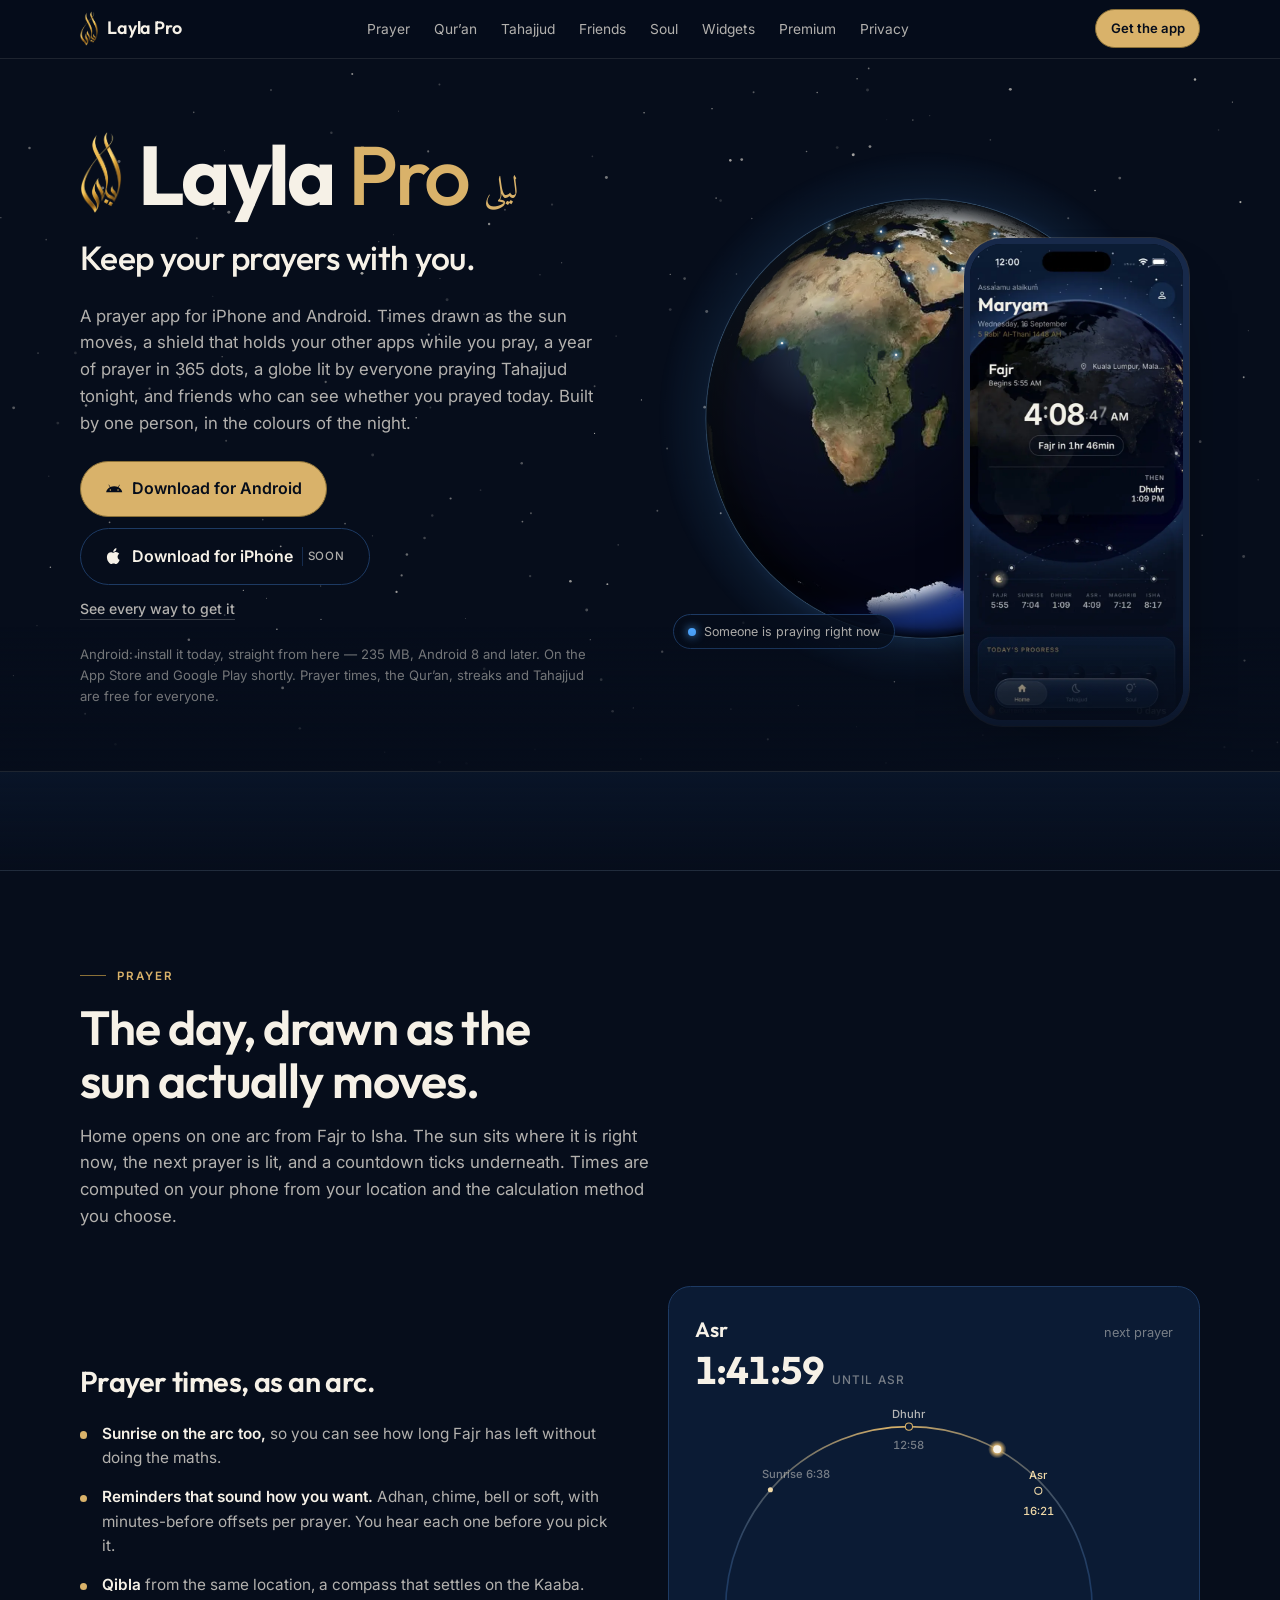
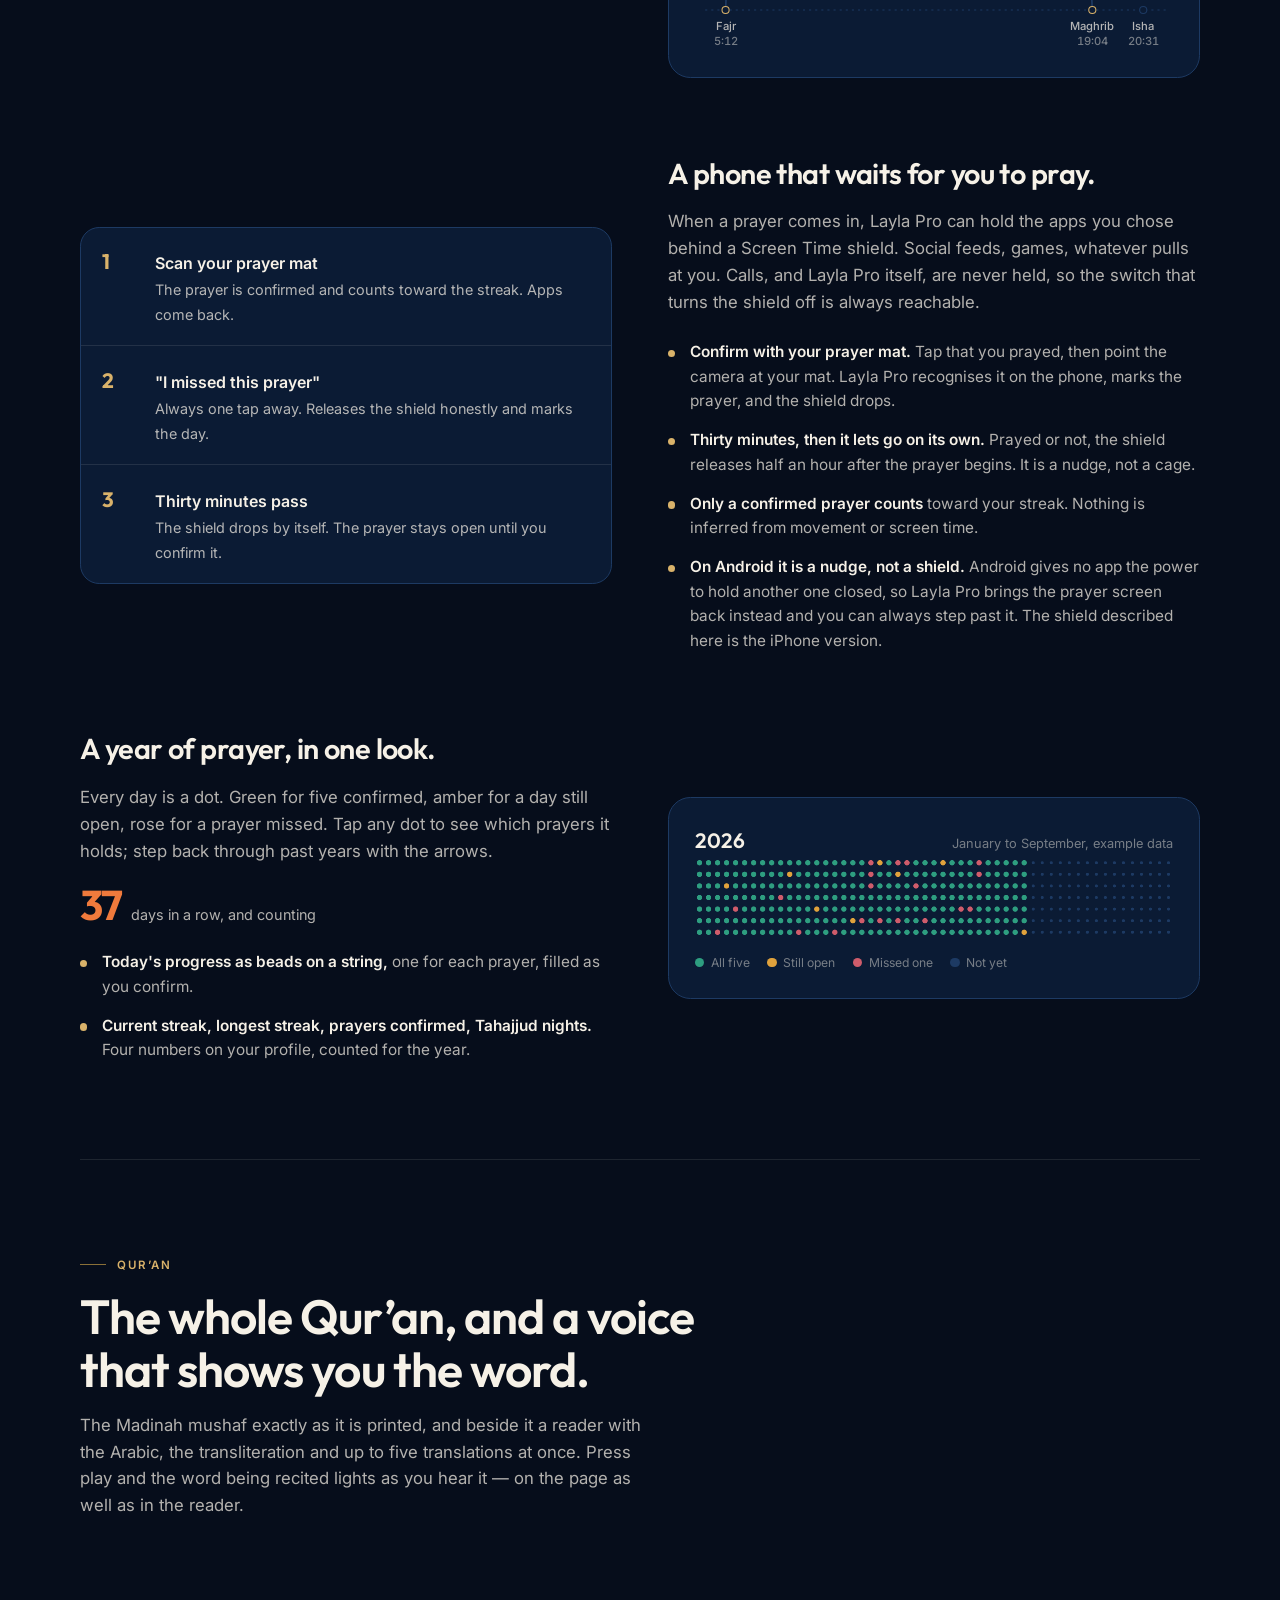
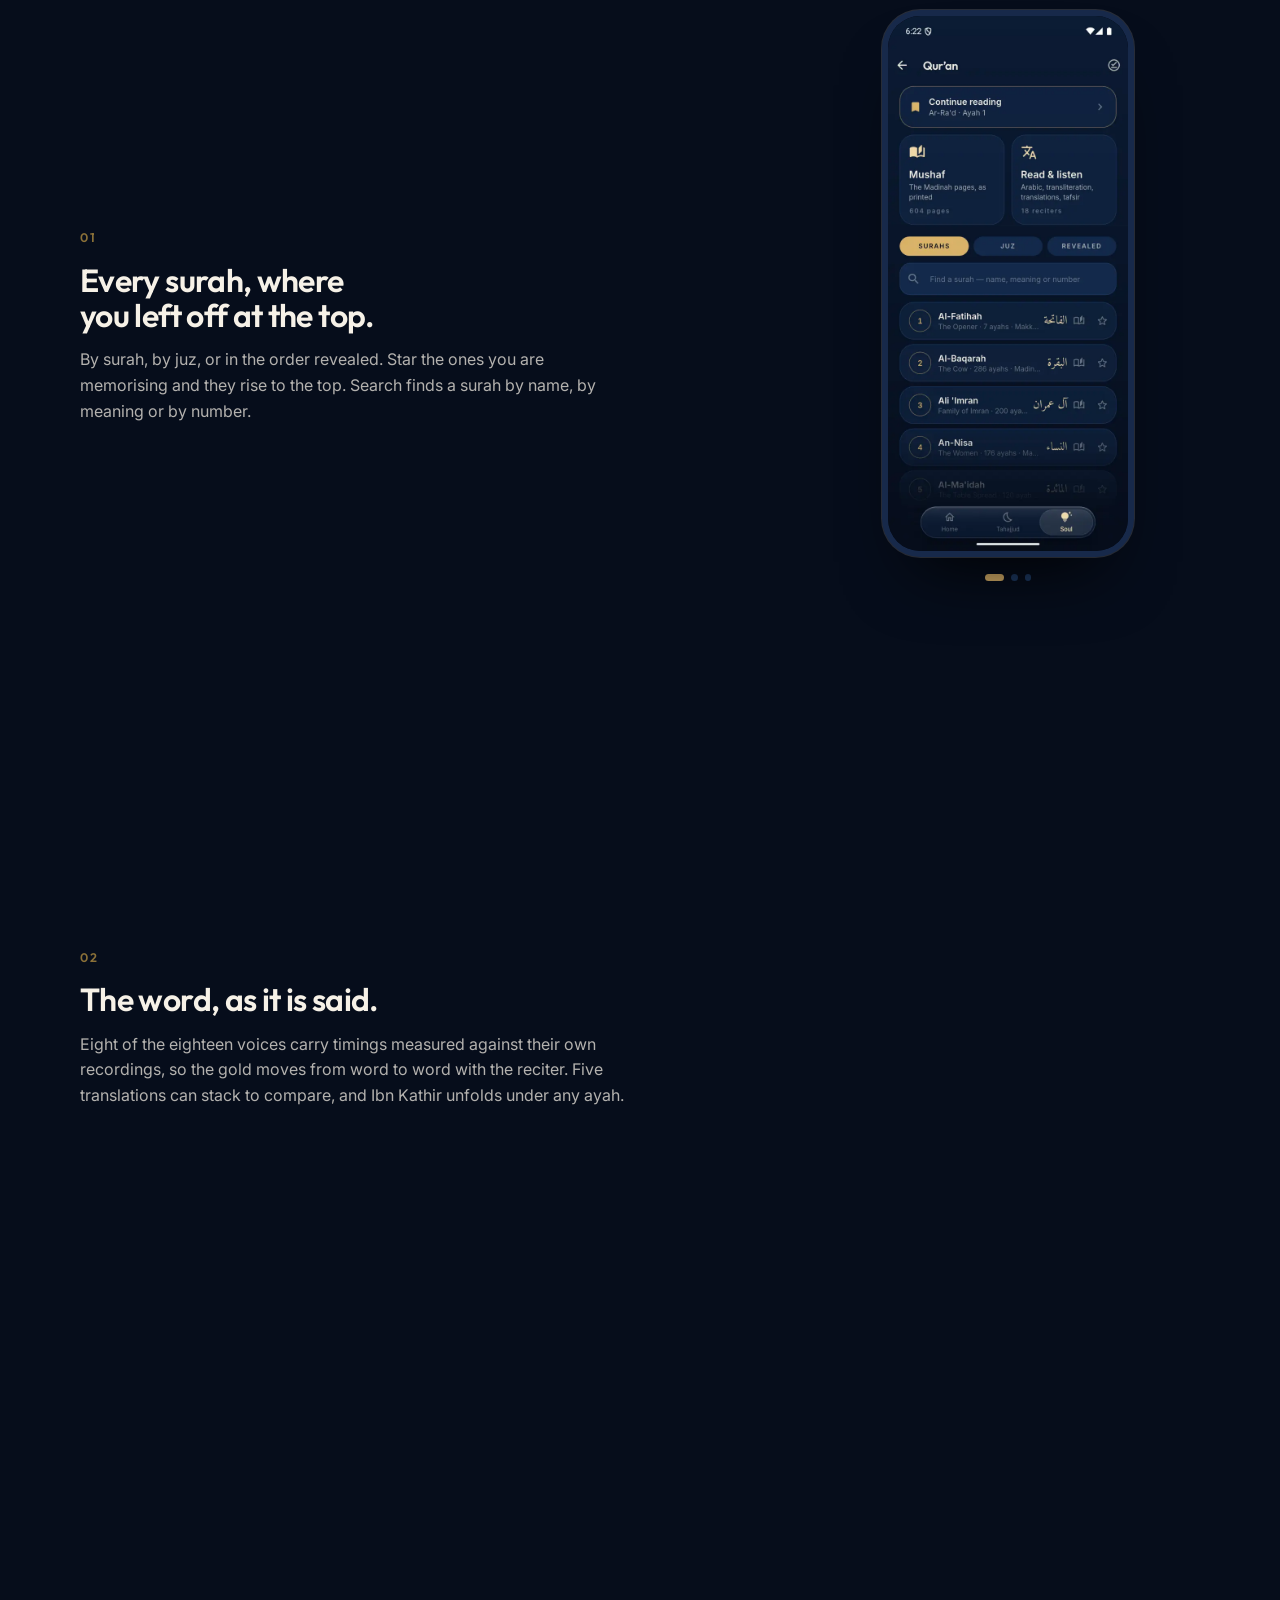
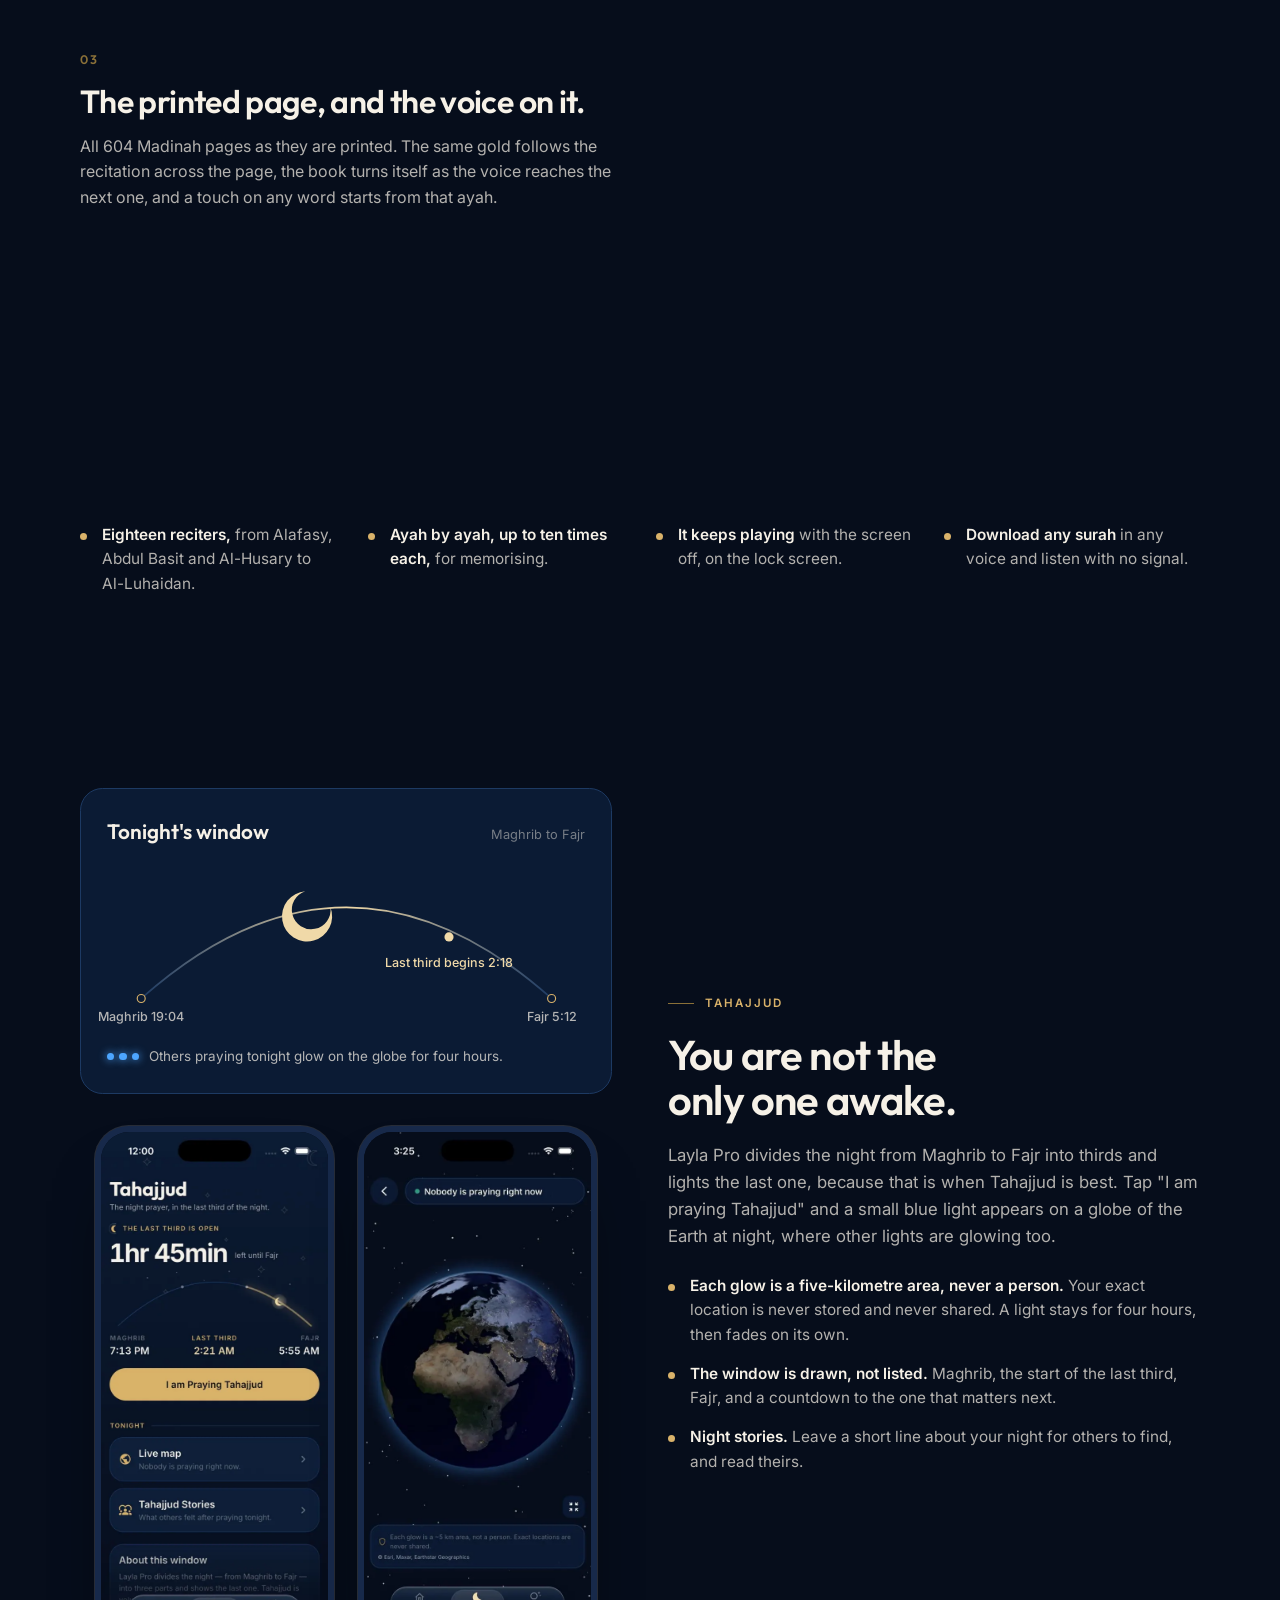
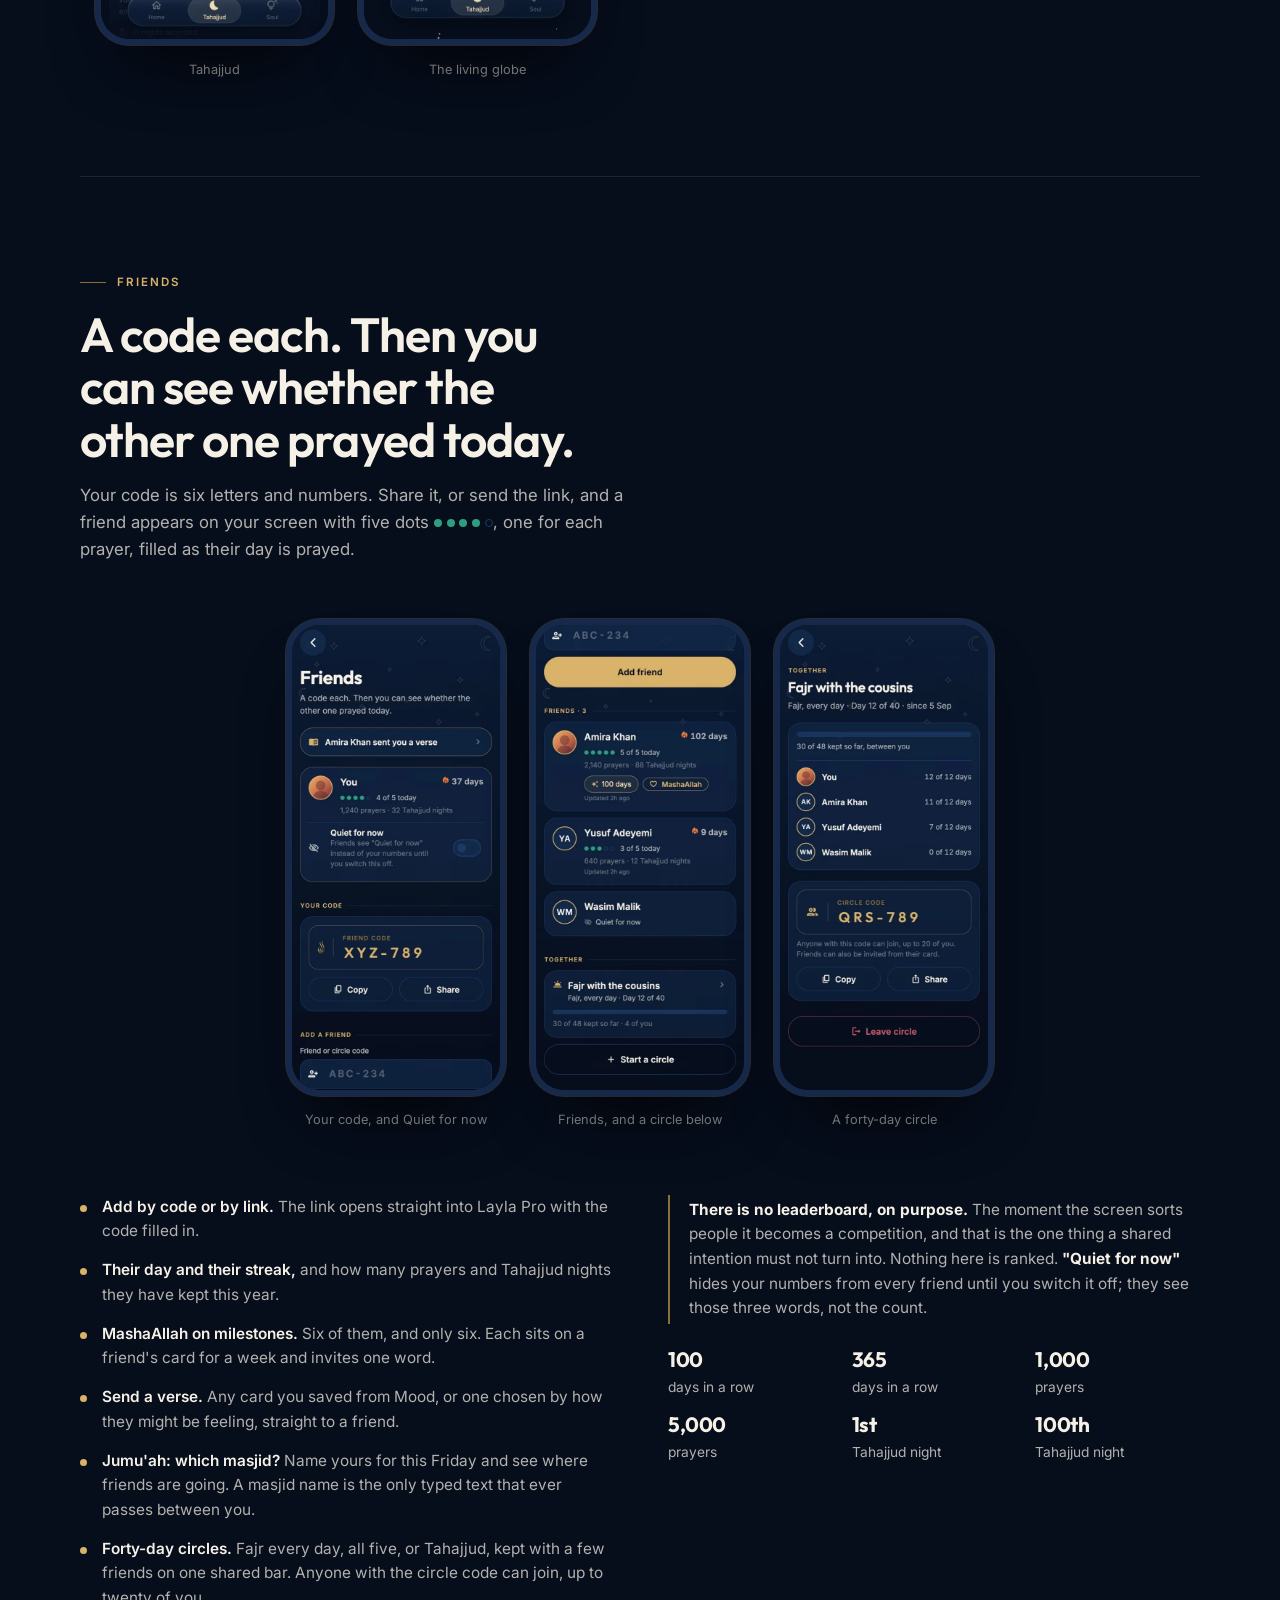
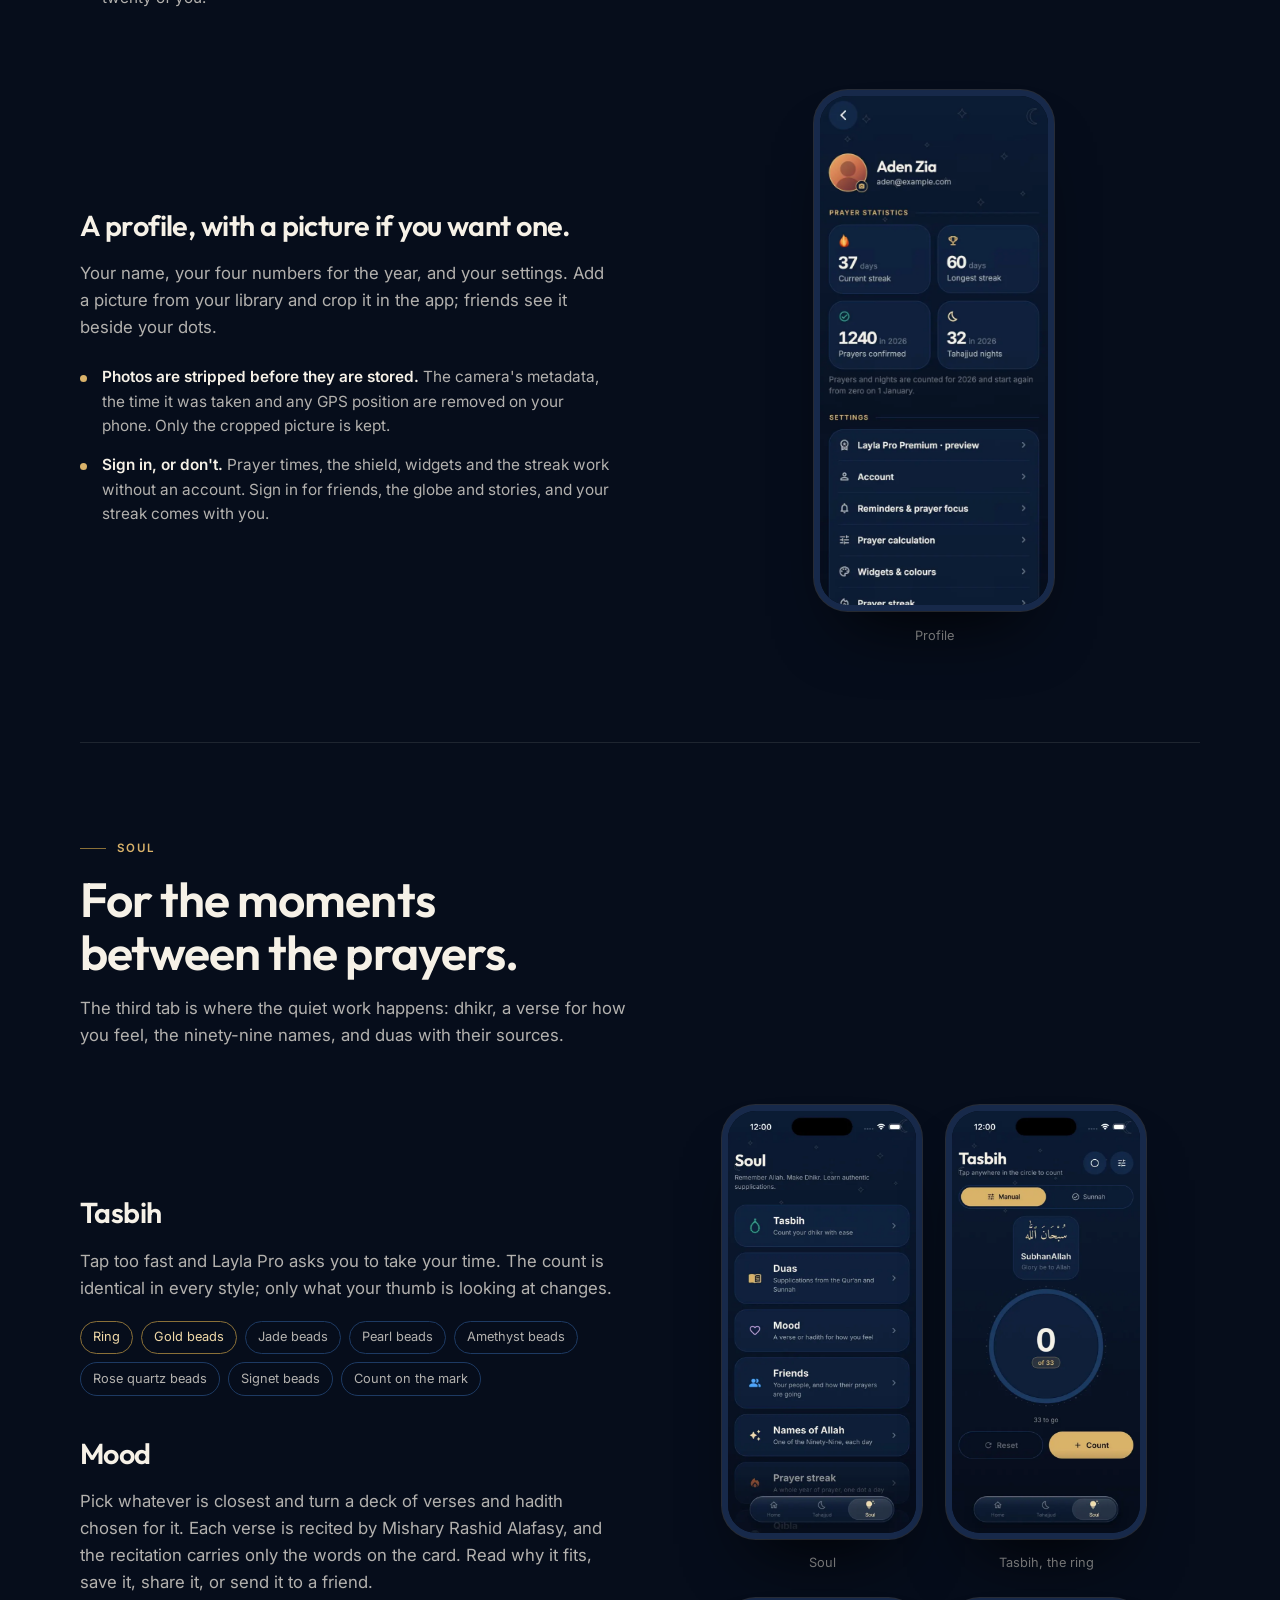
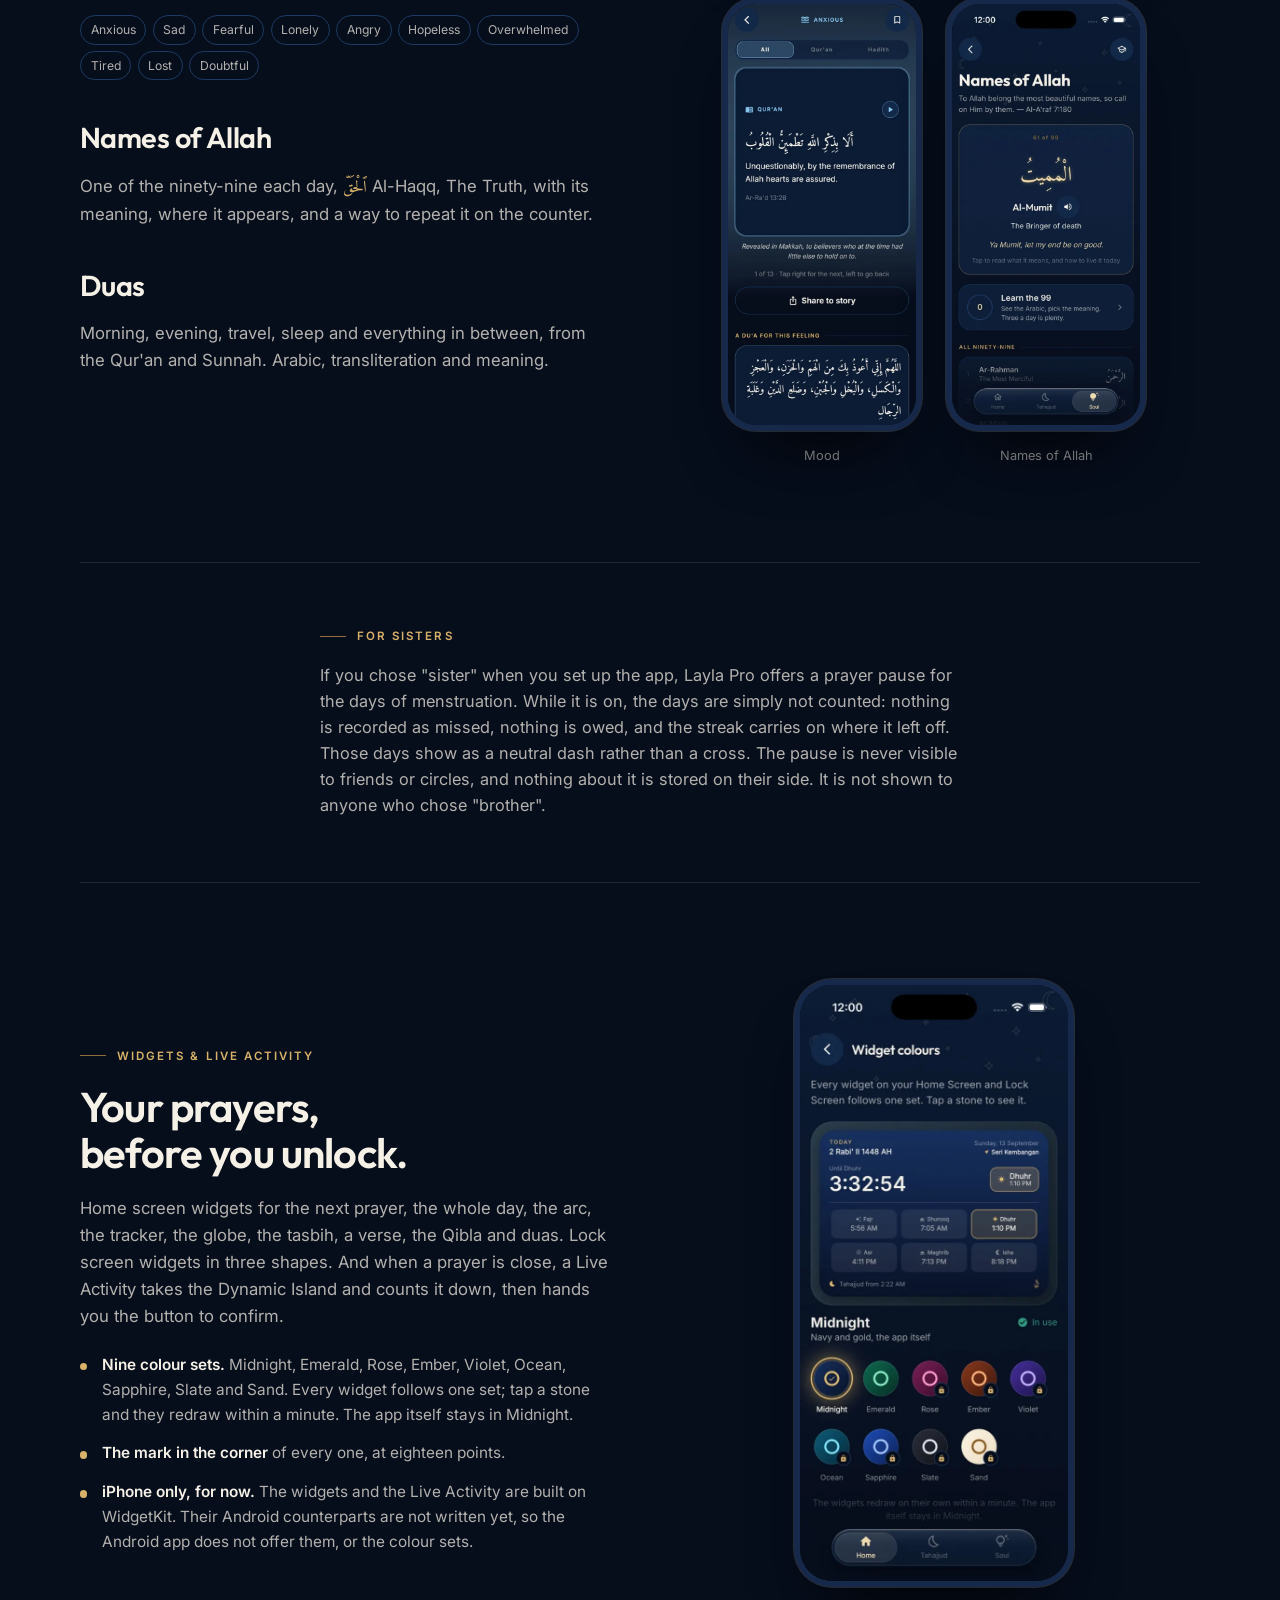
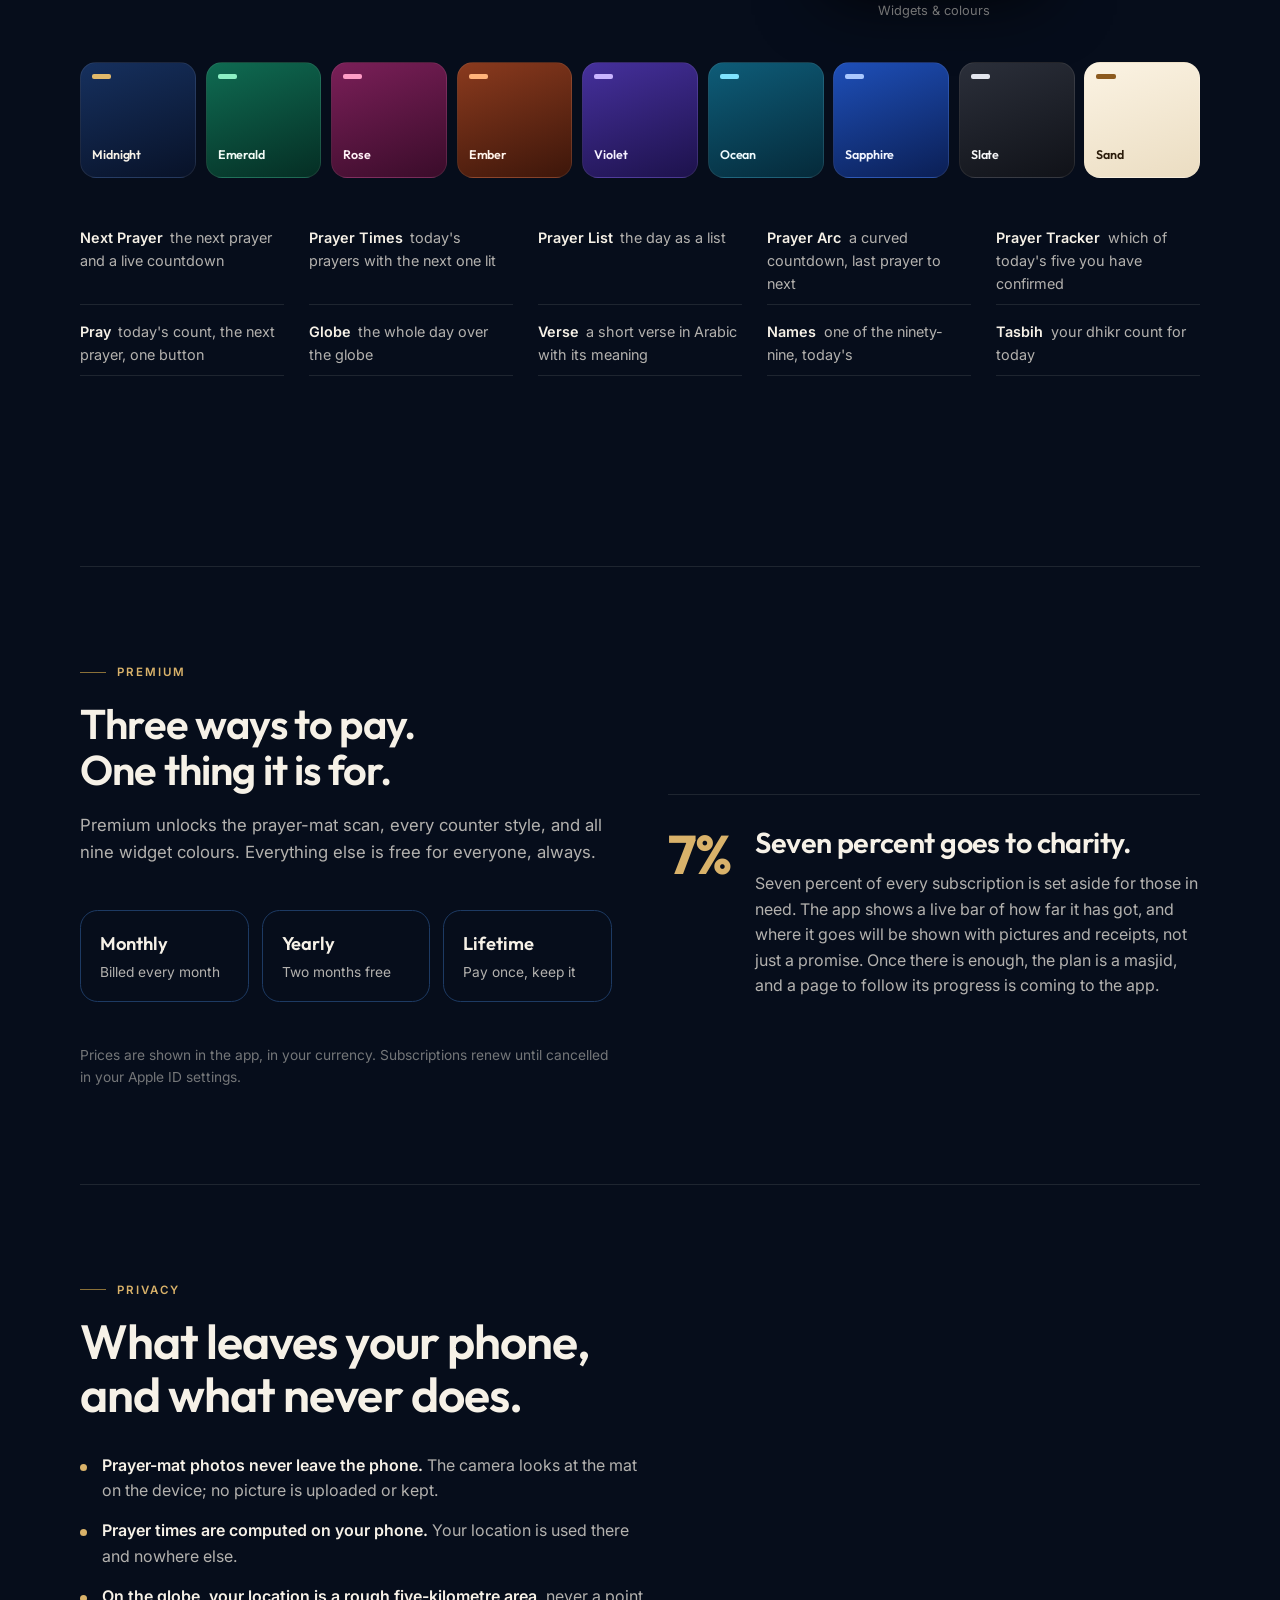
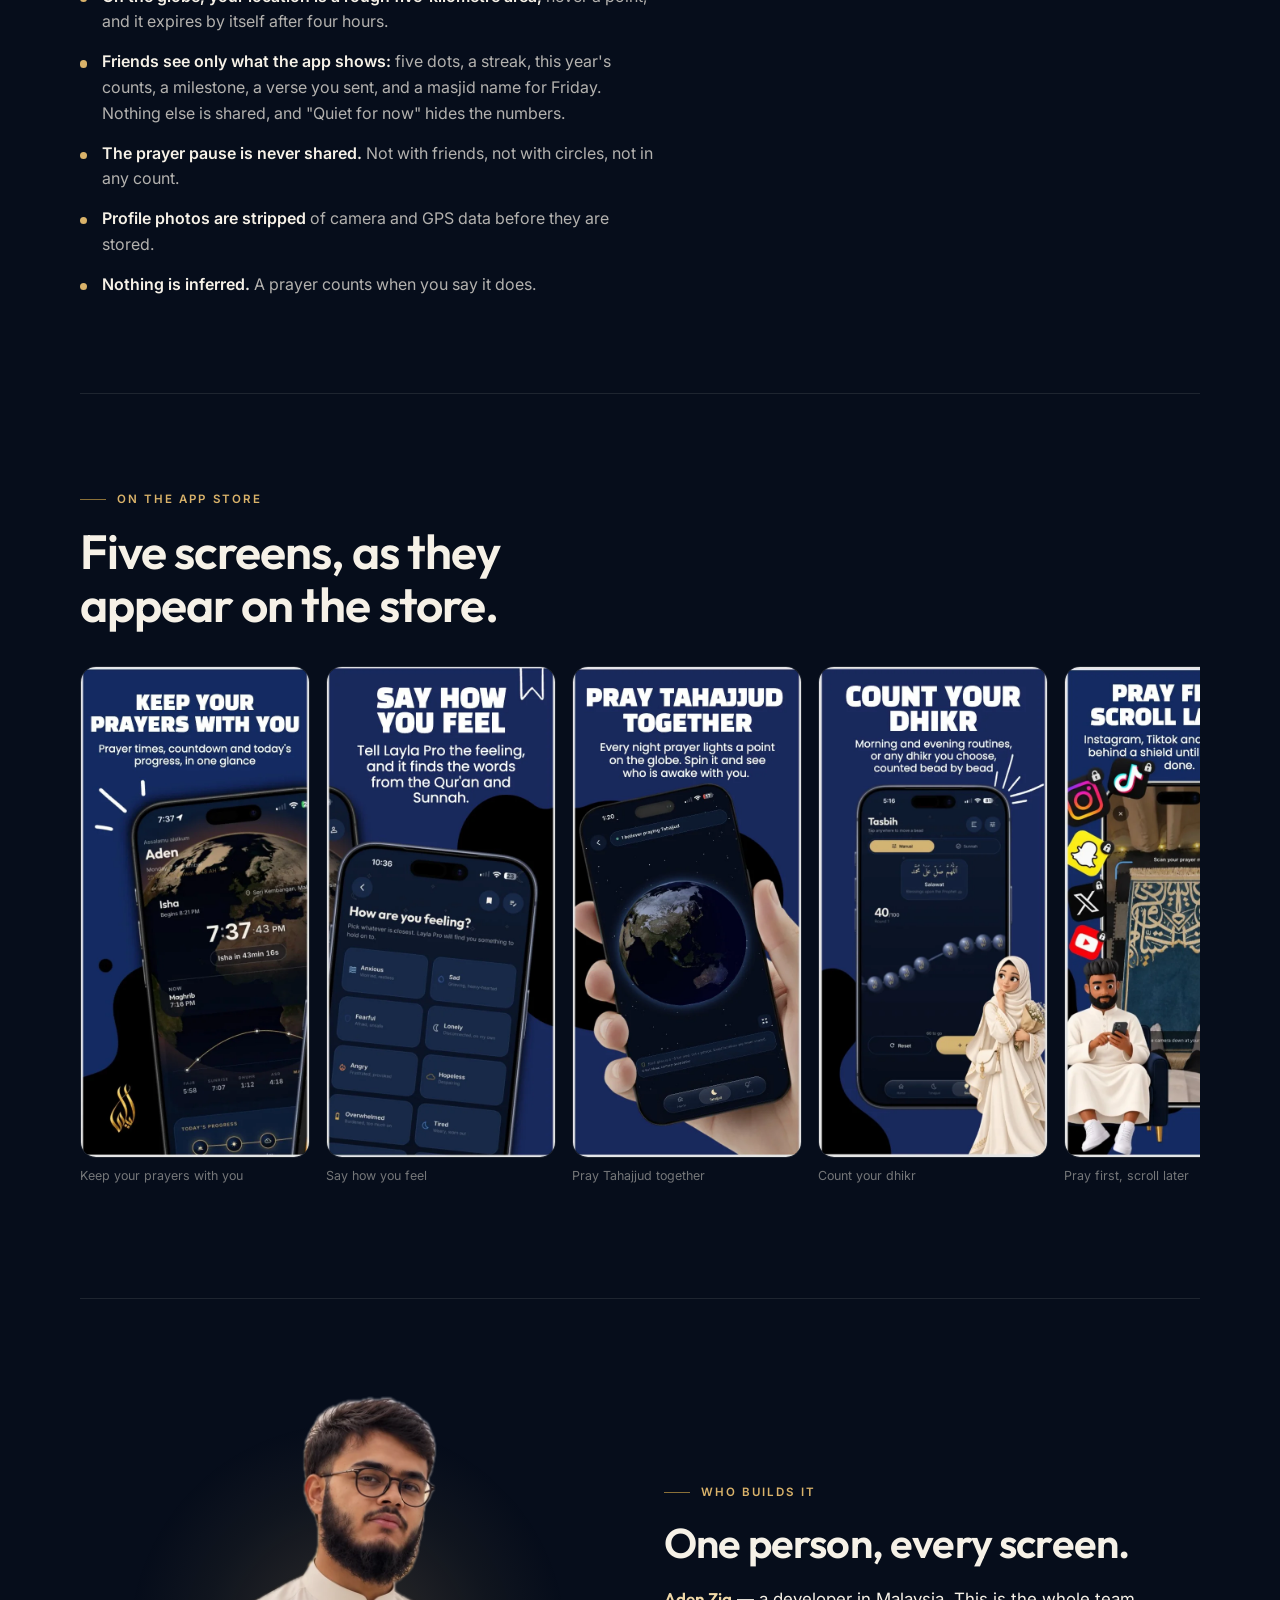
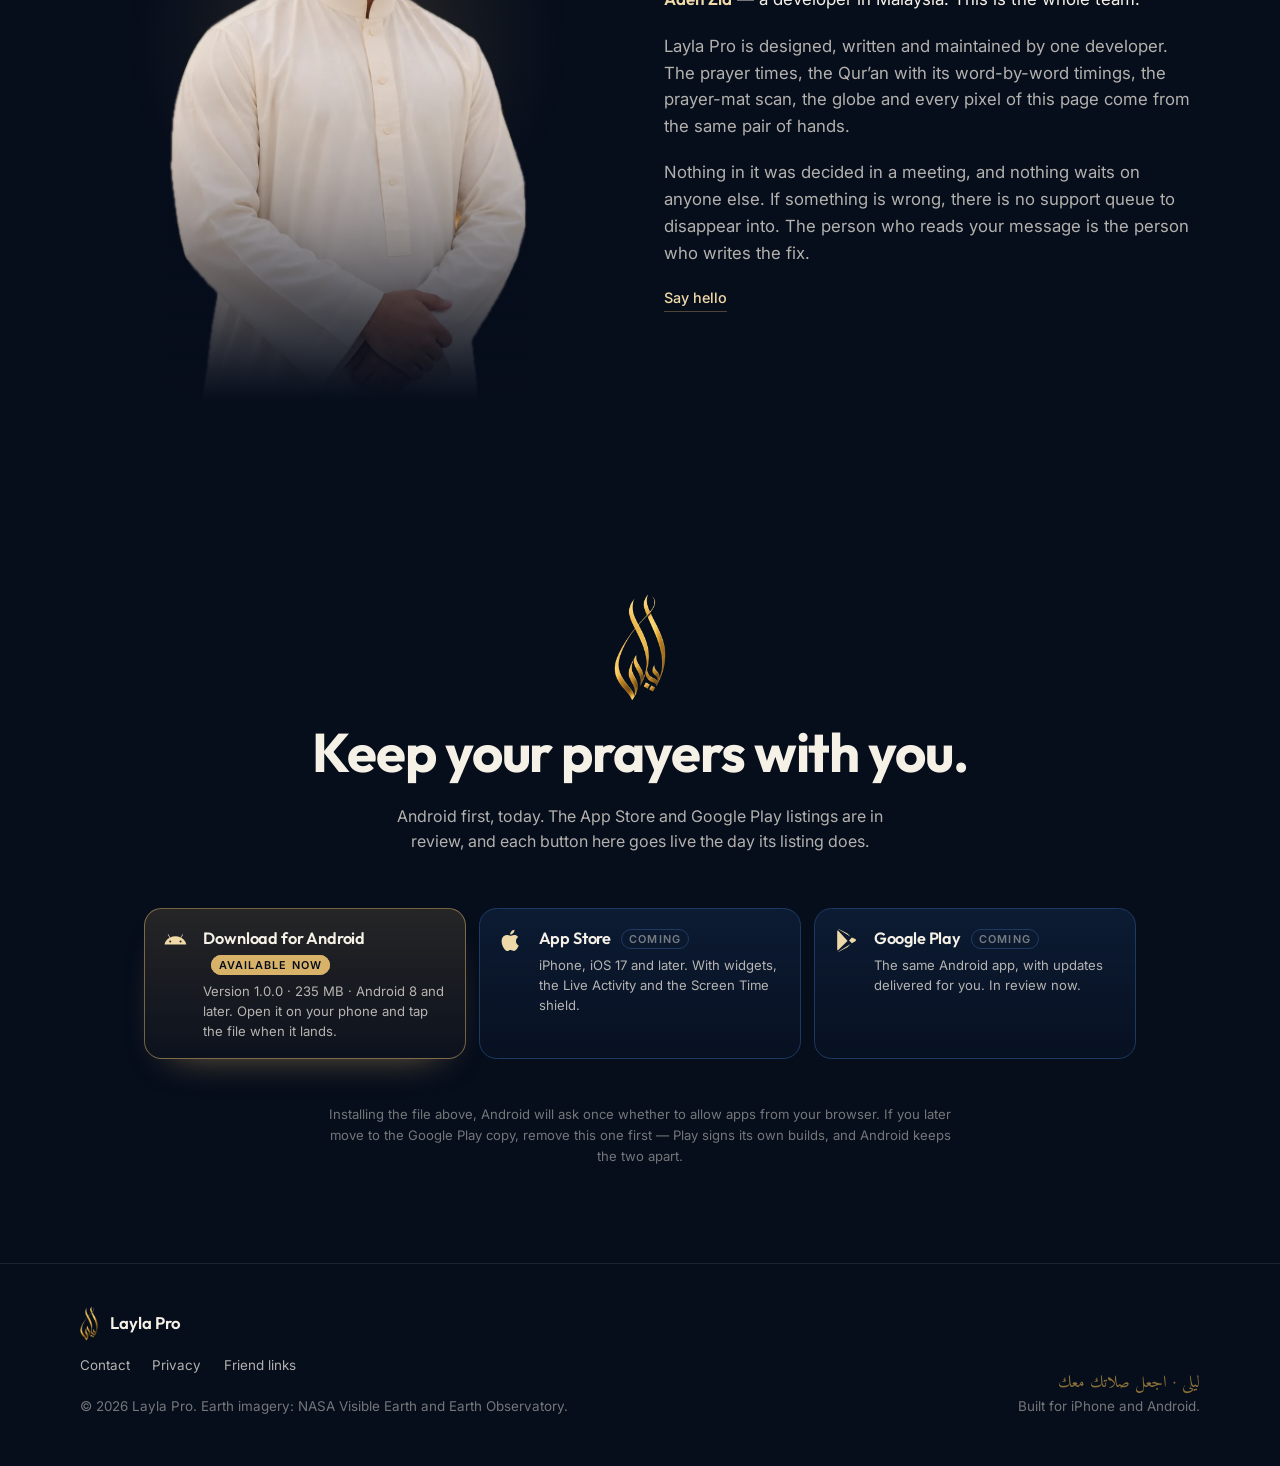
==== commit a5d8d108: "Maker block: the closing paragraph says one thing instead of circling back on itself It ended by exp" ====
--- a/index.html
+++ b/index.html
@@ -759,7 +759,7 @@
         <h2>One person, every screen.</h2>
         <p class="bio"><b>Aden Zia</b> &mdash; a developer in Malaysia. This is the whole team.</p>
         <p class="lede">Layla Pro is designed, written and maintained by one developer. The prayer times, the Qur&rsquo;an with its word-by-word timings, the prayer-mat scan, the globe and every pixel of this page come from the same pair of hands.</p>
-        <p class="lede">That is why the app is quiet, and why seven percent of every subscription is set aside before anything else. If something here is wrong, there is one person to tell, and the reply comes from whoever wrote the code &mdash; because it is the same person.</p>
+        <p class="lede">Nothing in it was decided in a meeting, and nothing waits on anyone else. If something is wrong, there is no support queue to disappear into. The person who reads your message is the person who writes the fix.</p>
         <a class="sign" href="https://github.com/adenzia04-ui/layla-pro/issues" rel="noopener">Say hello</a>
       </div>
     </div>
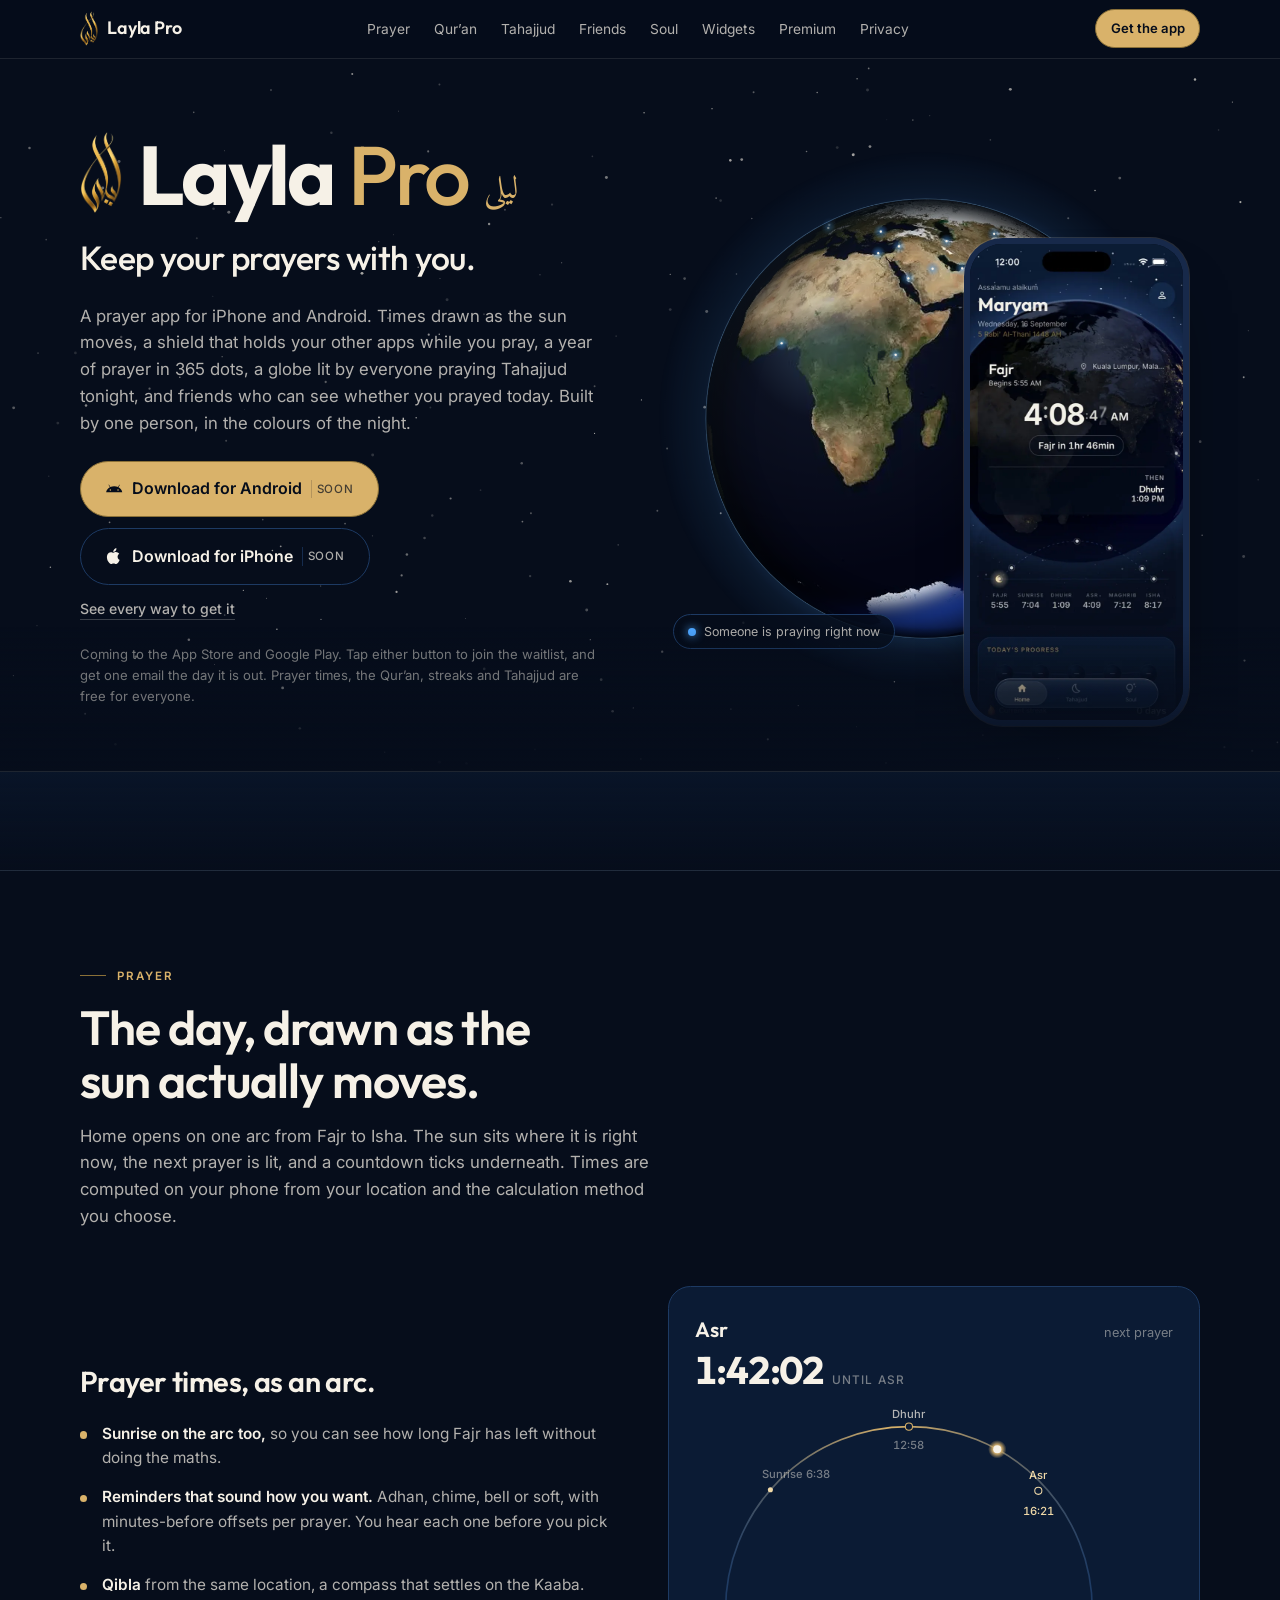
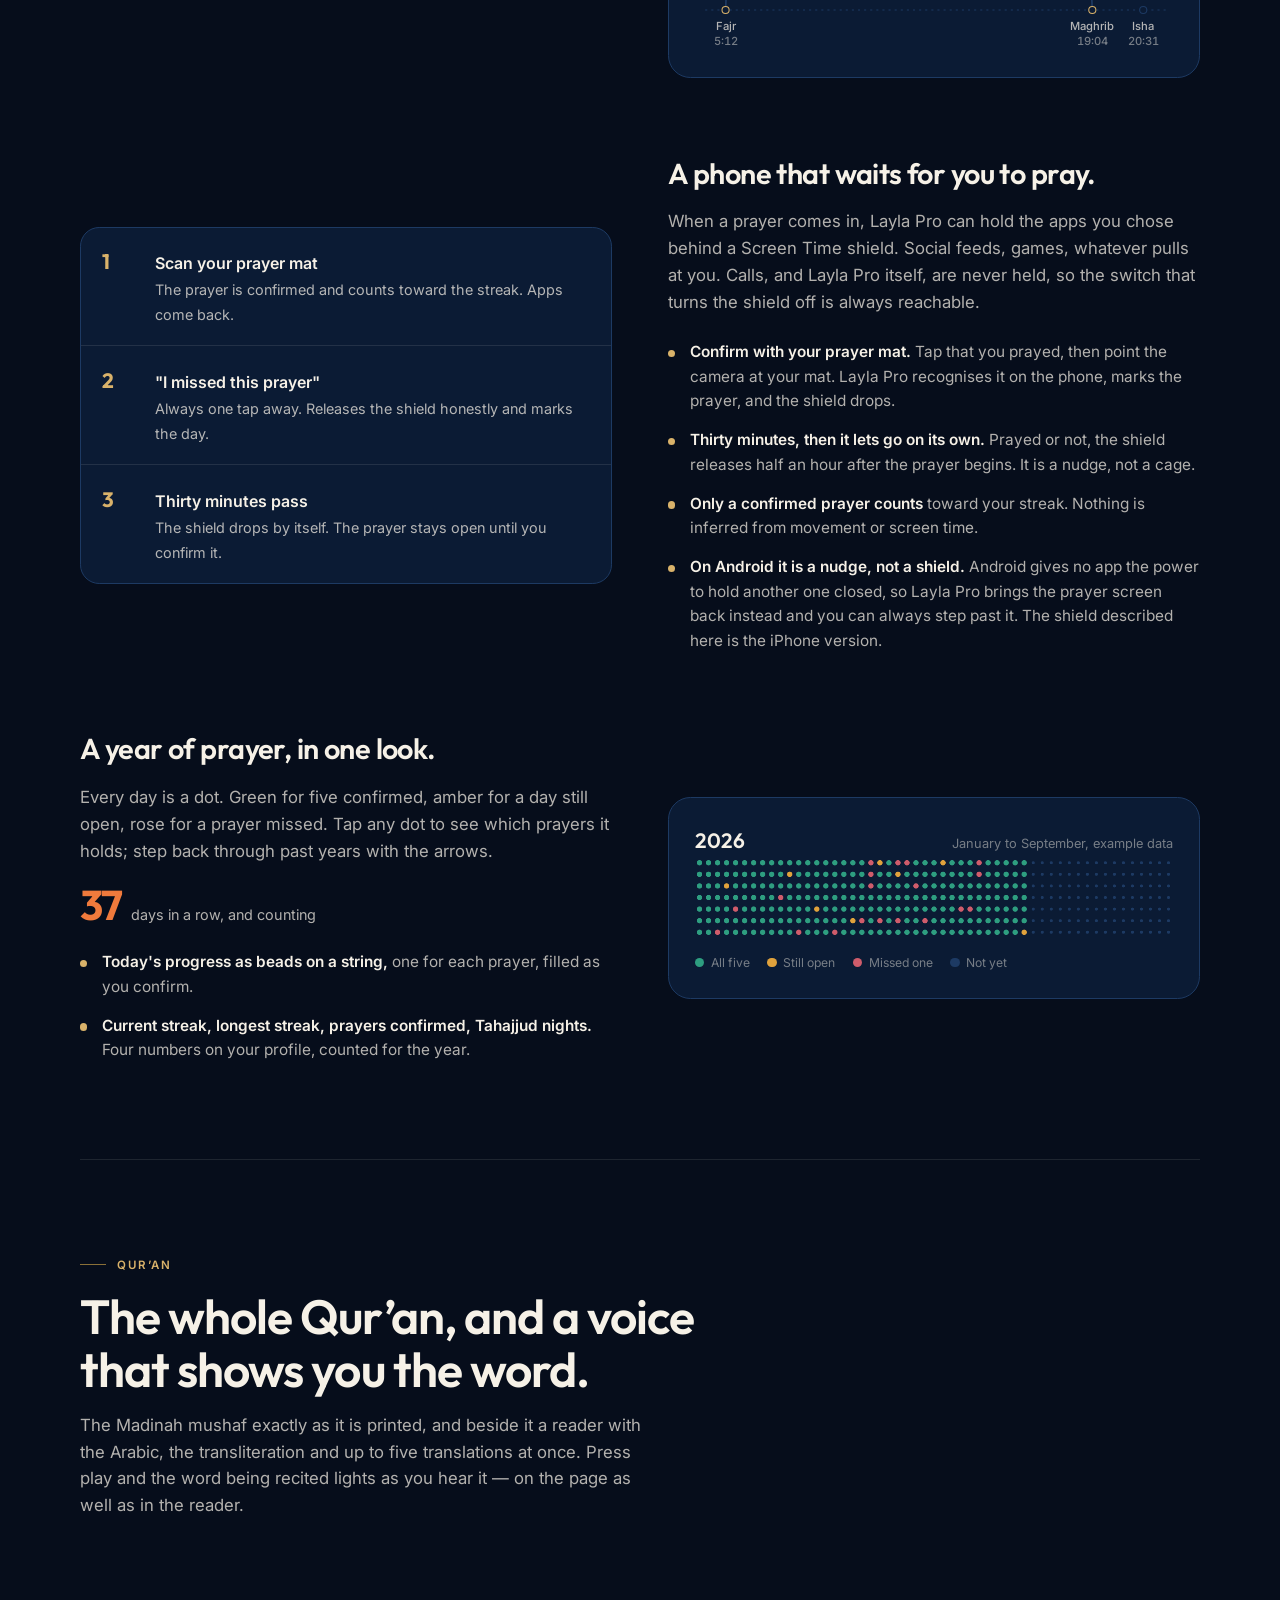
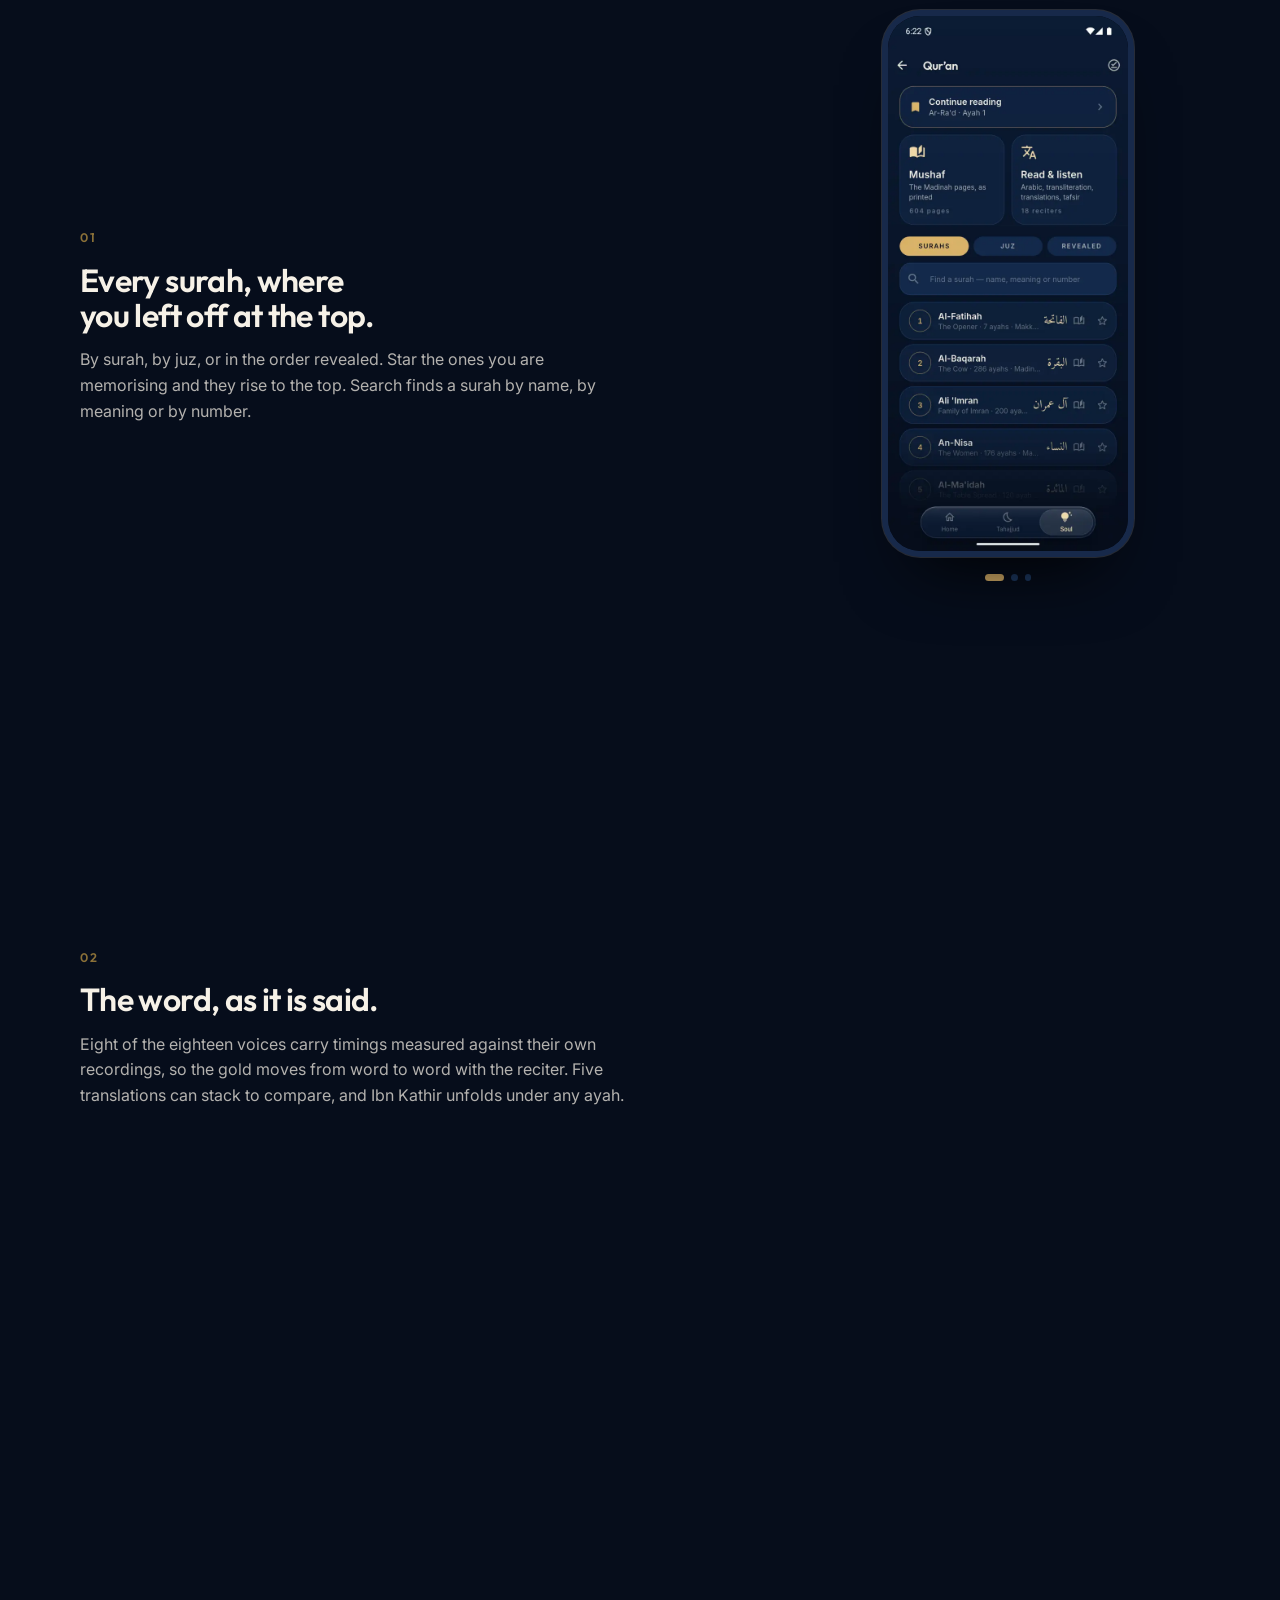
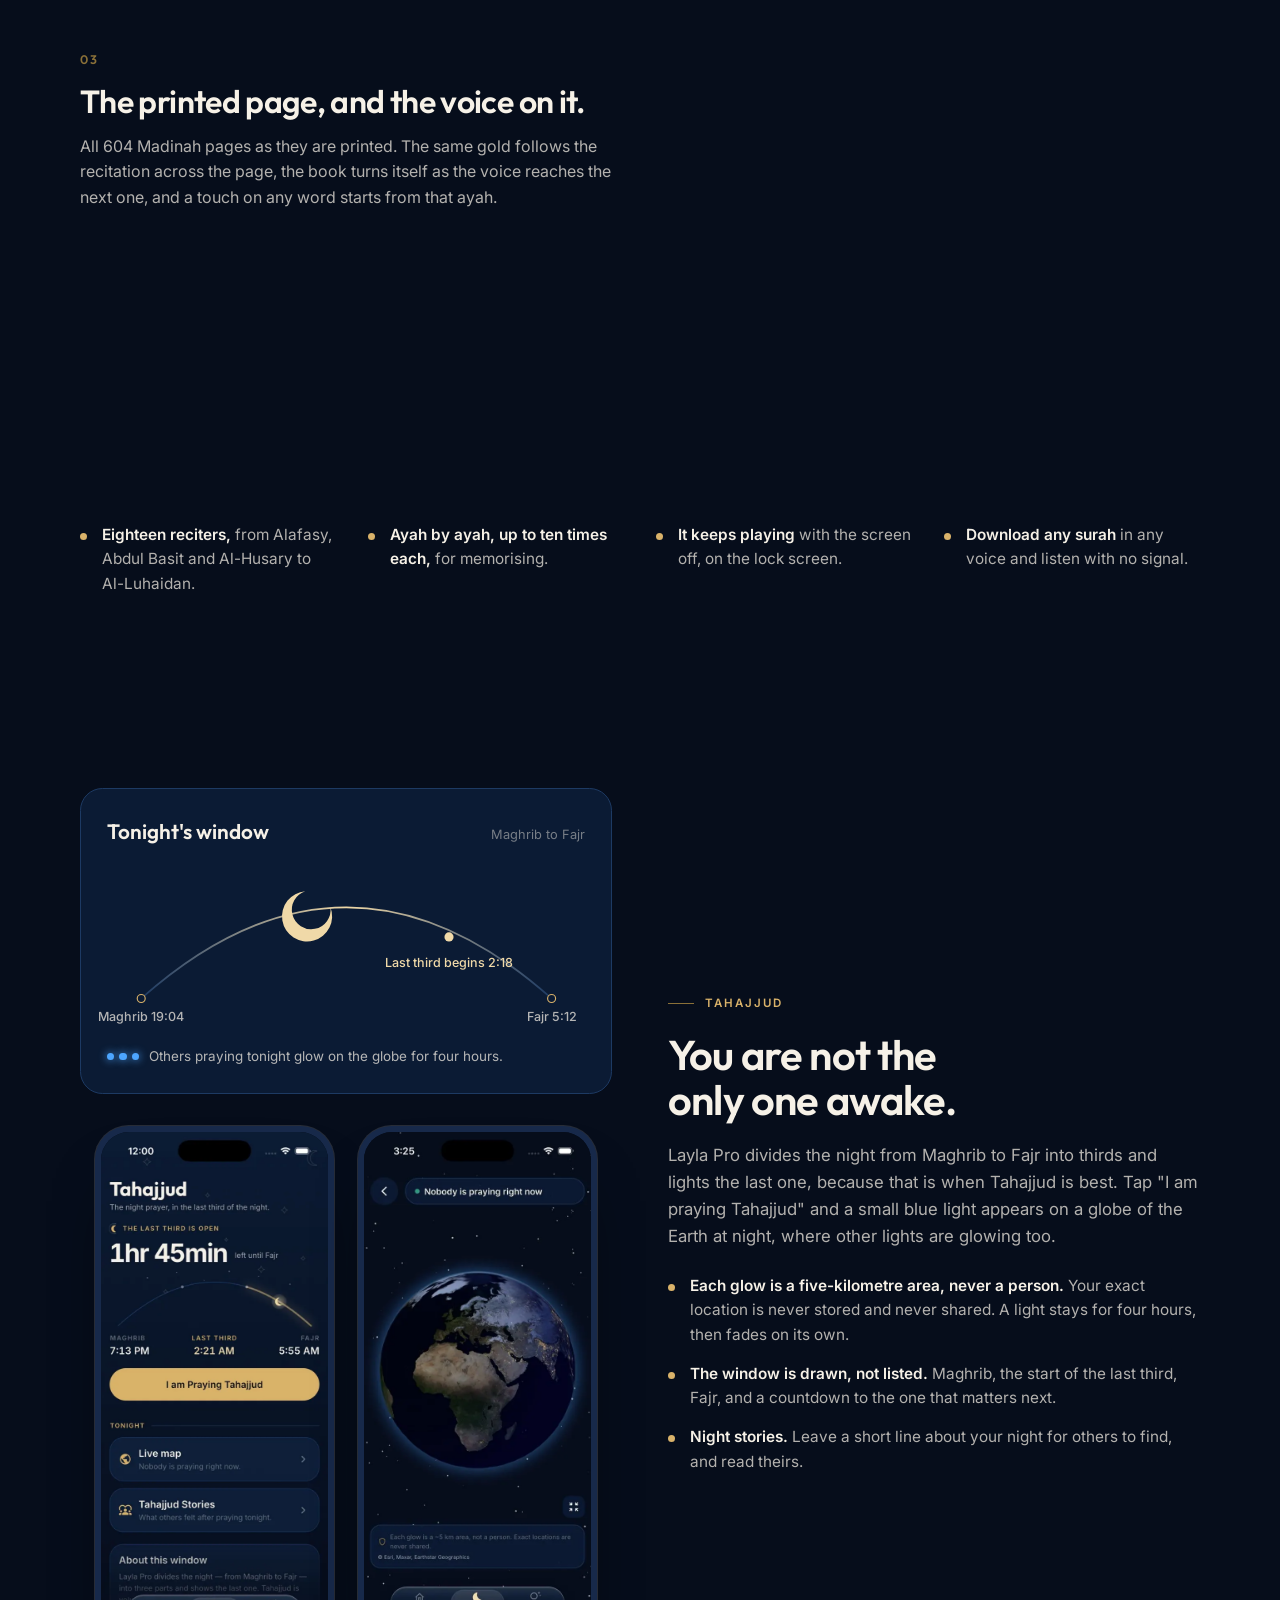
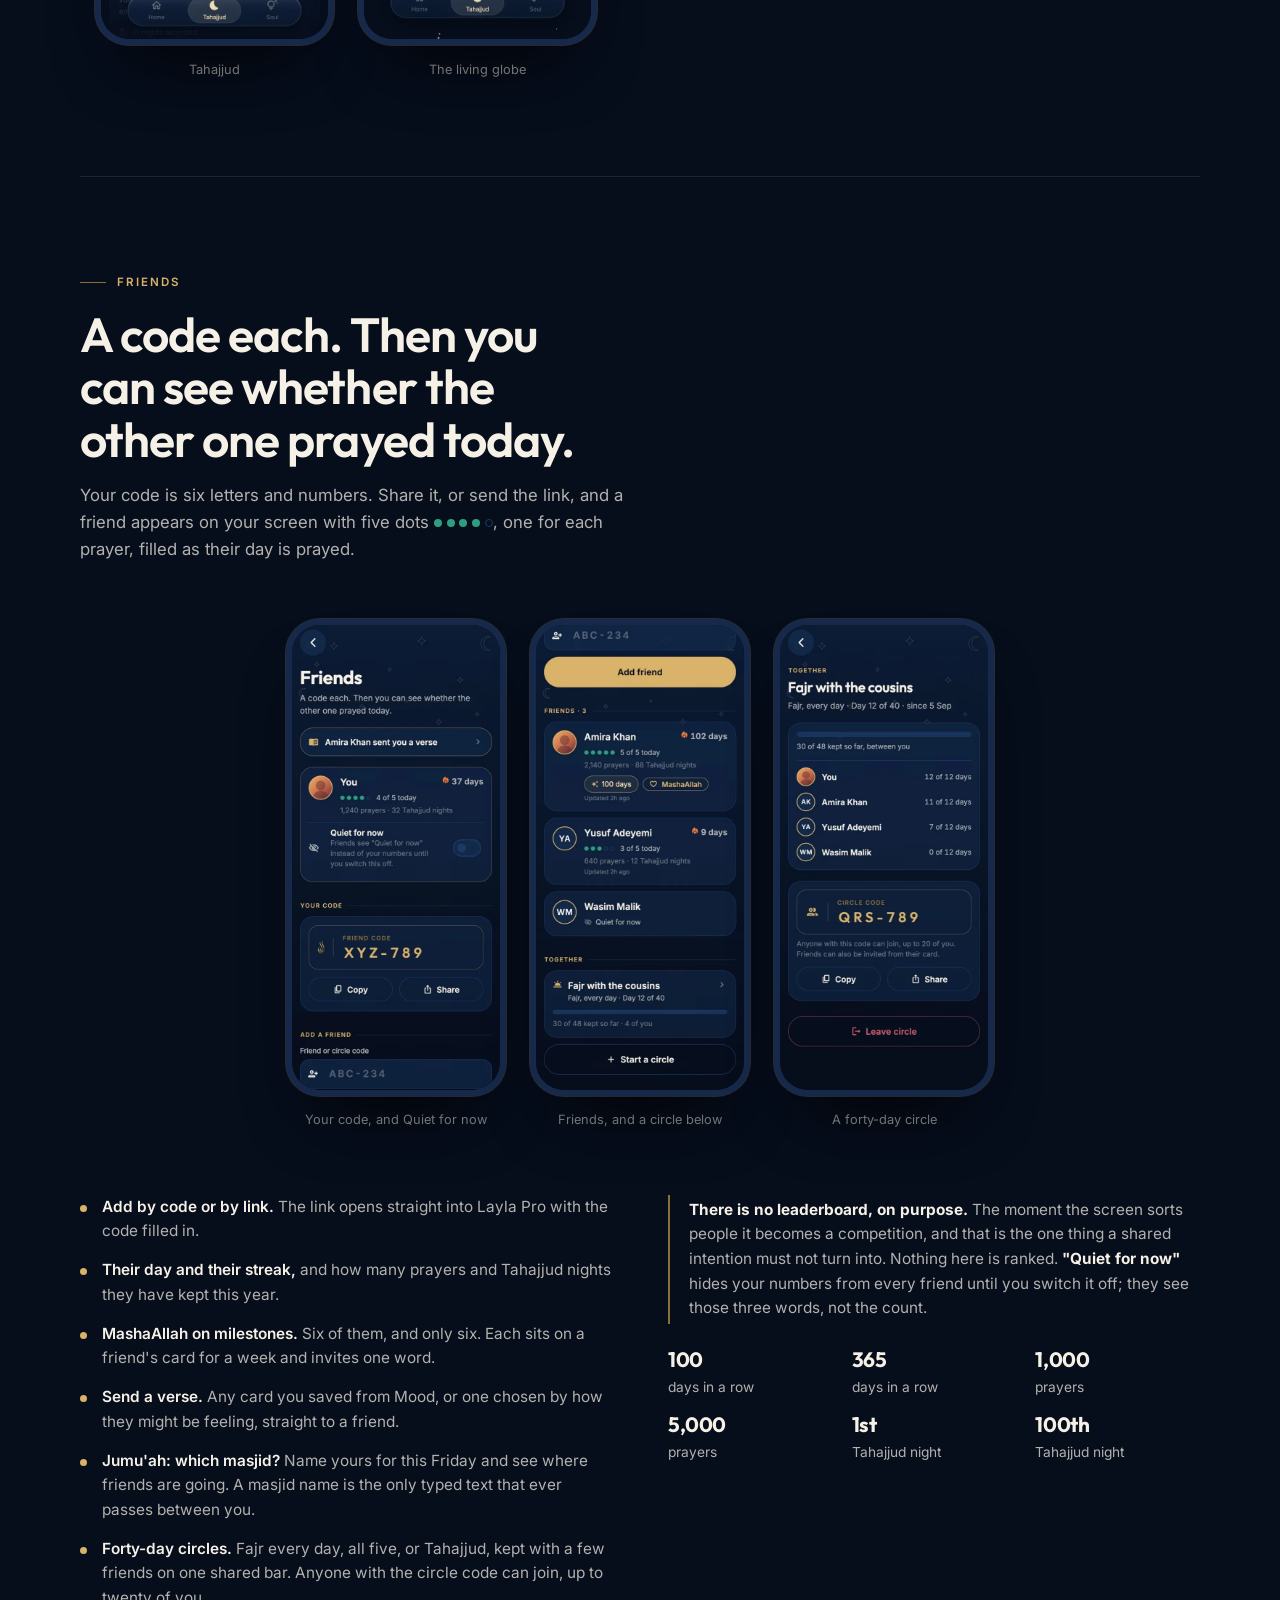
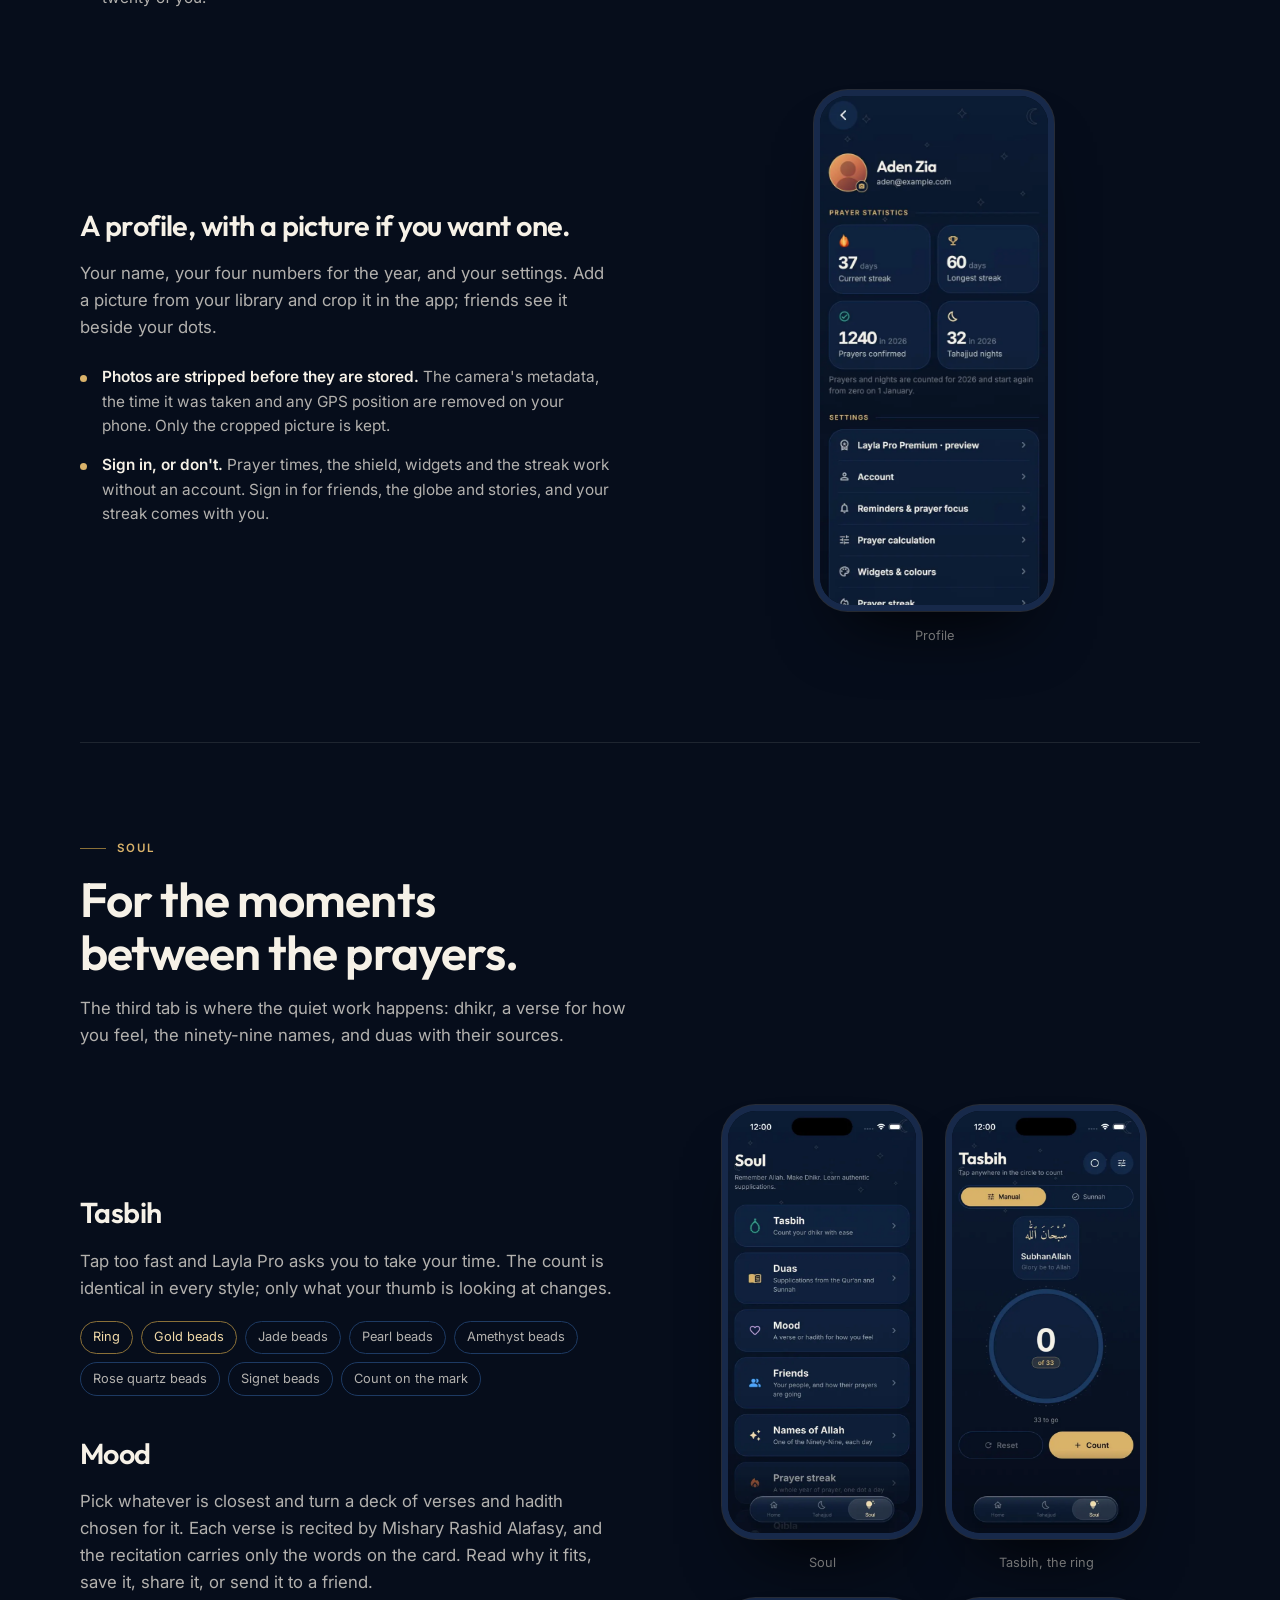
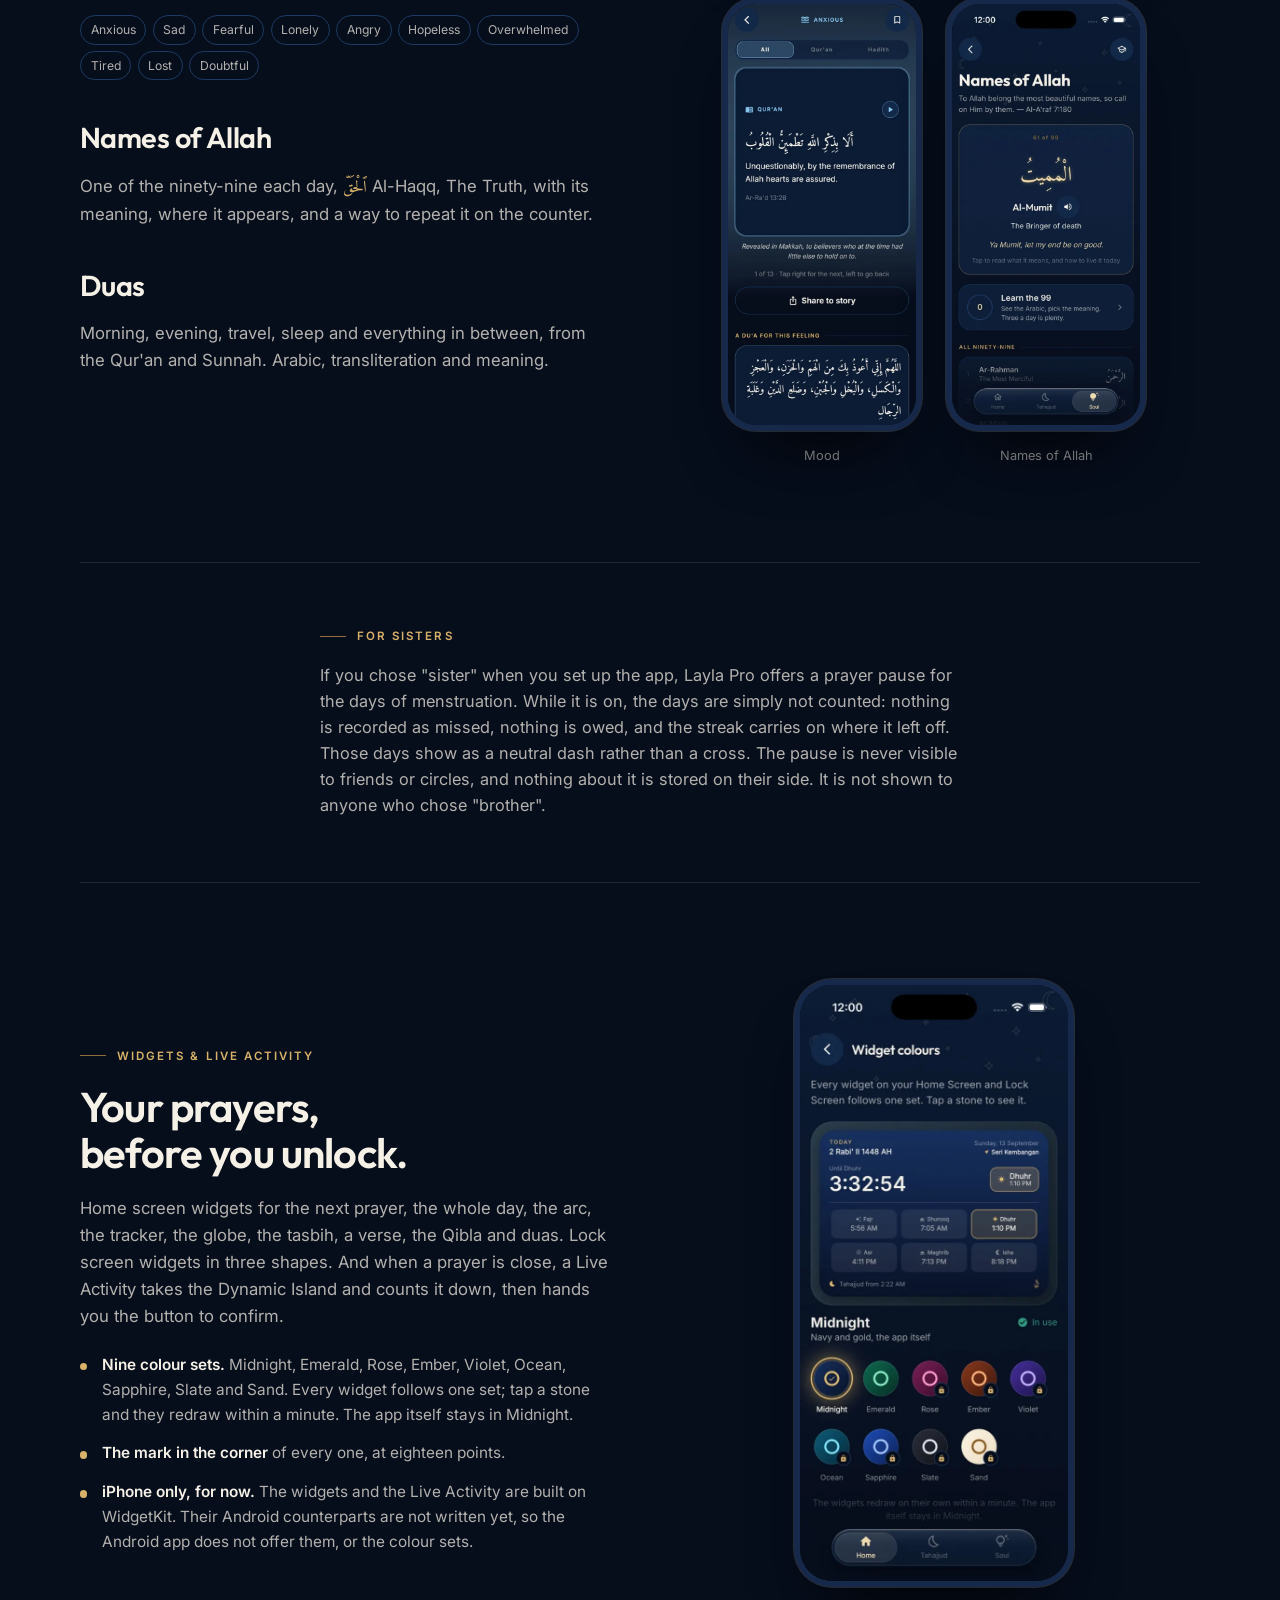
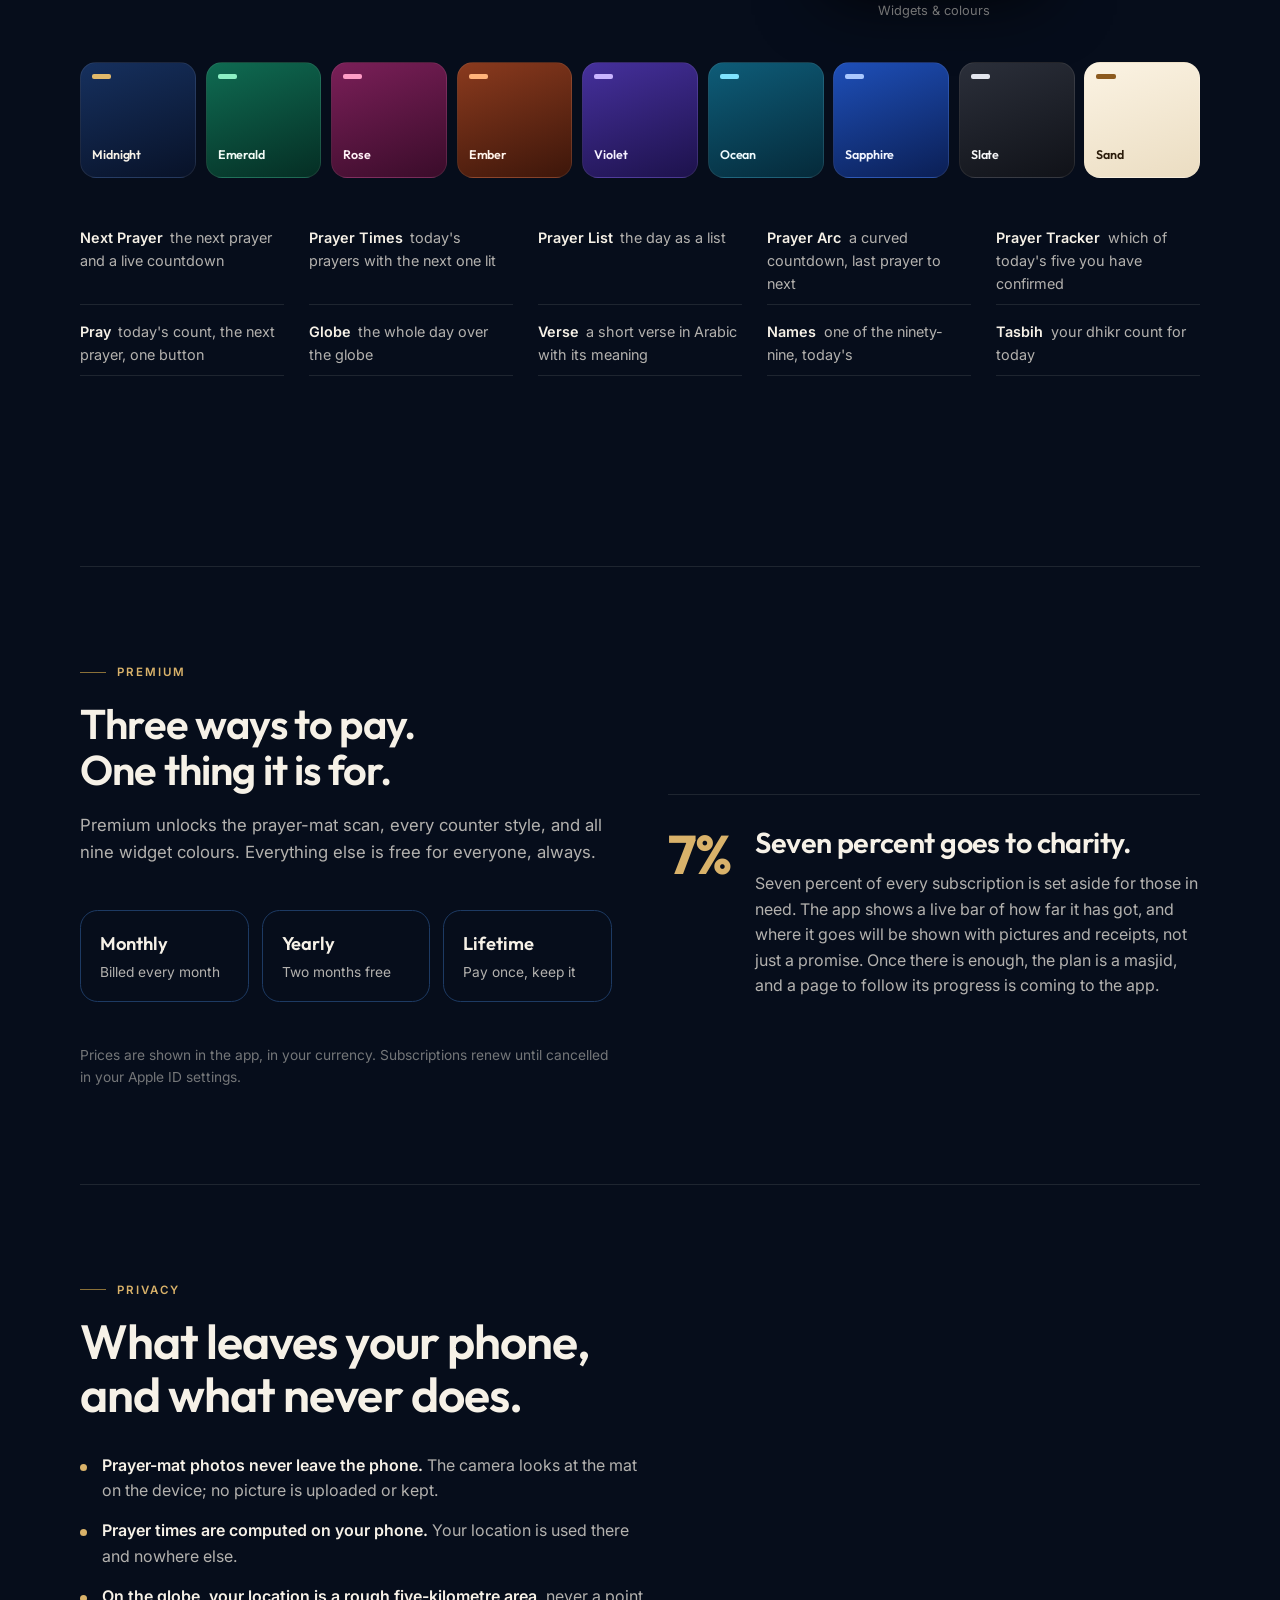
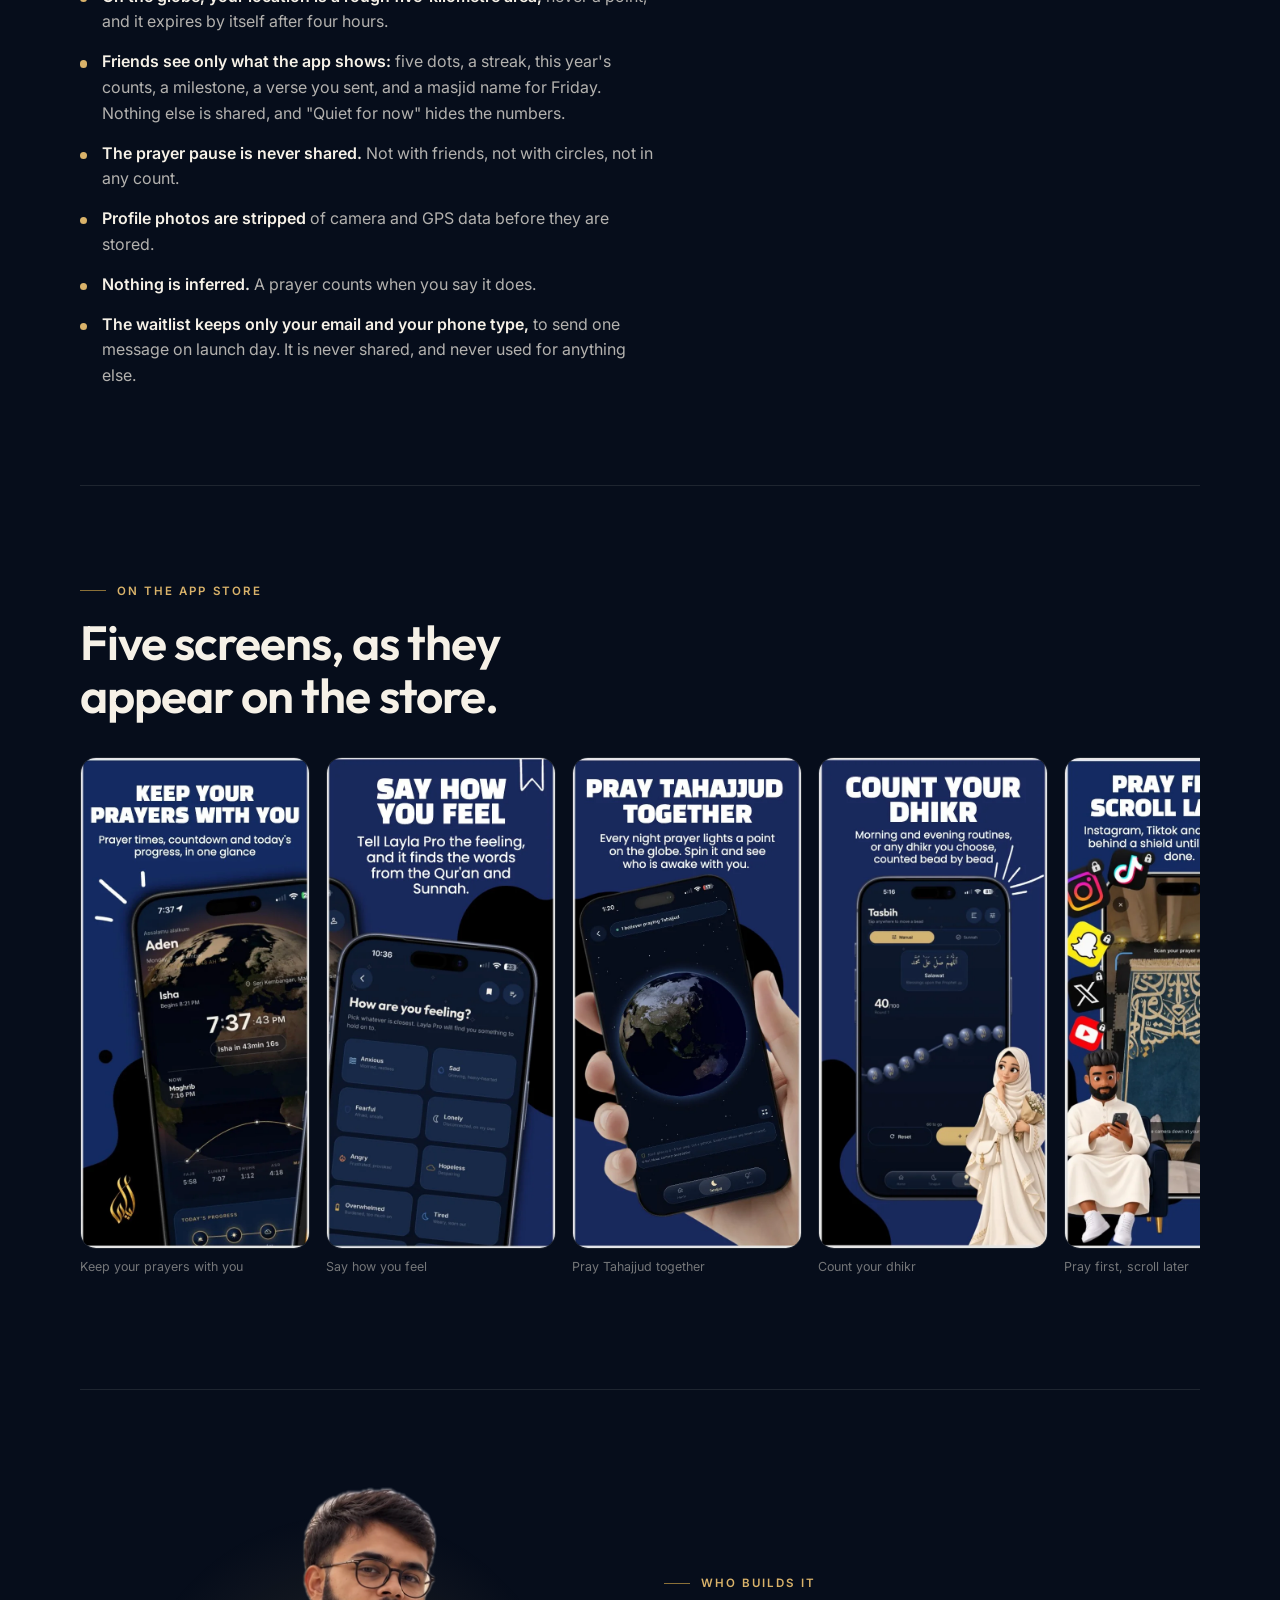
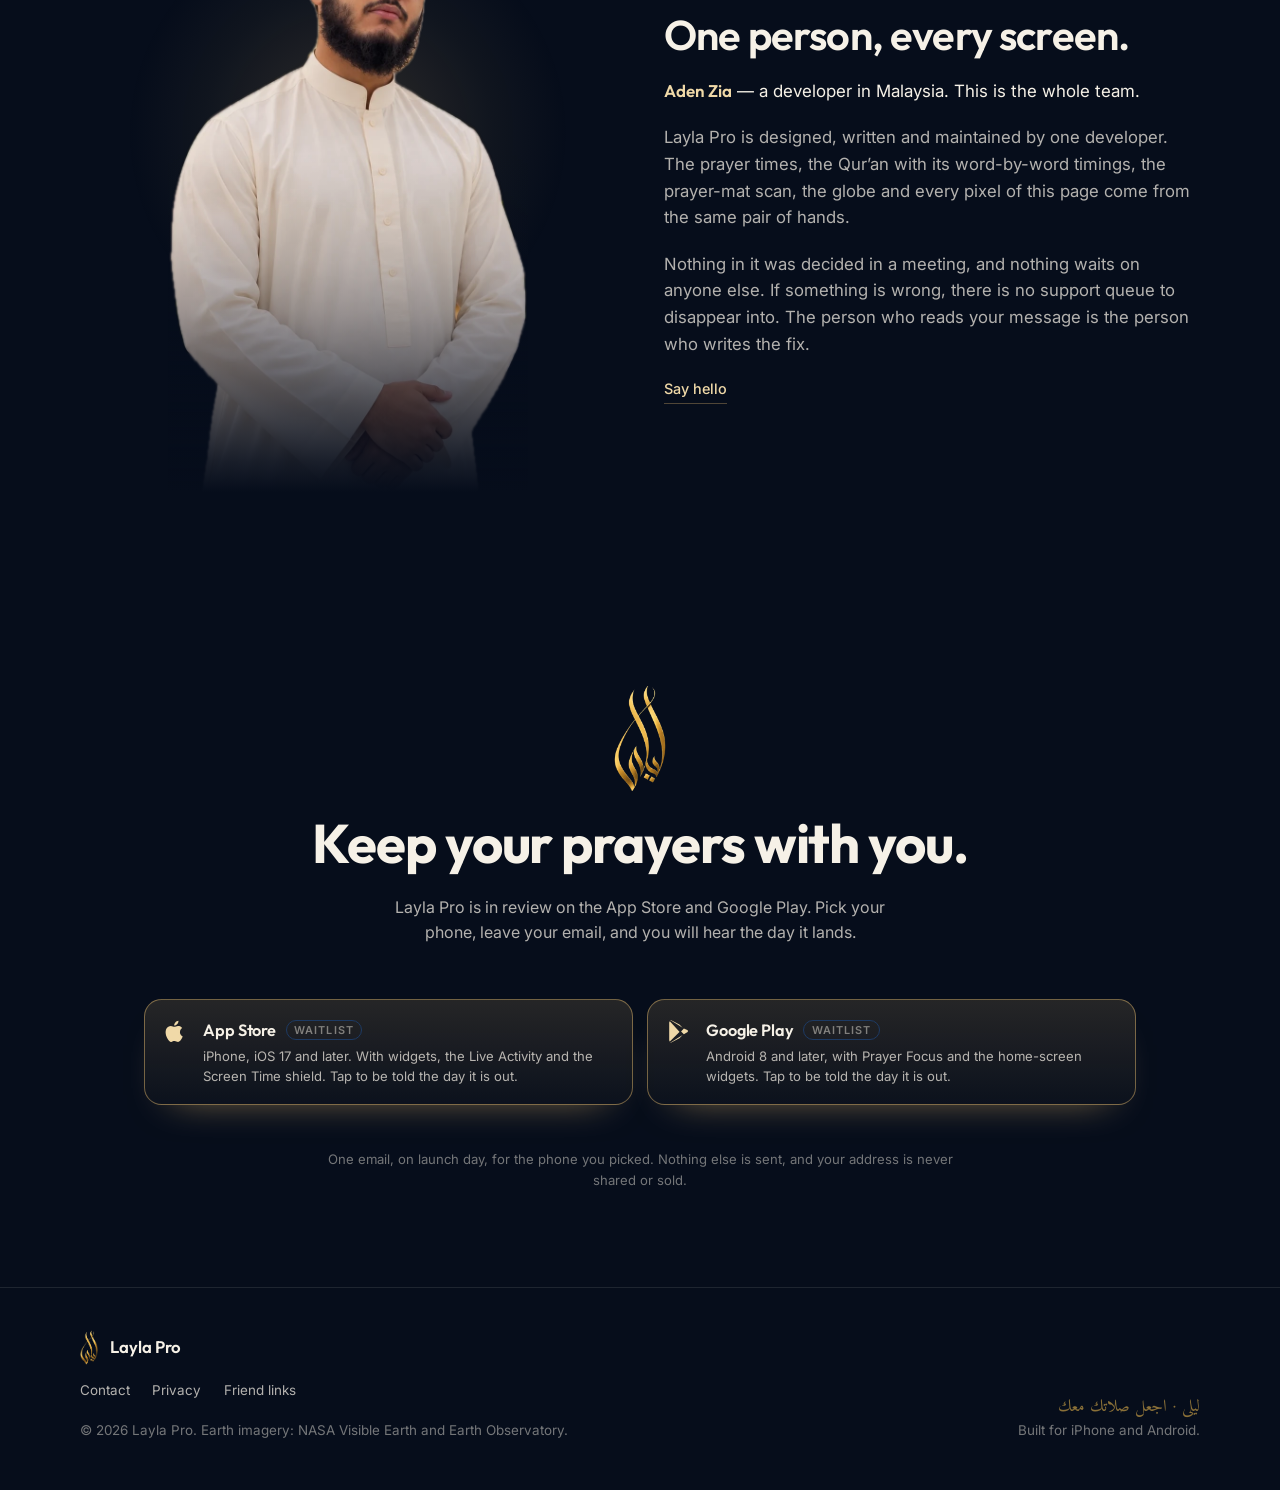
==== commit eea2eb8b: "Store buttons open a launch waitlist until each listing is live The iPhone and Android buttons now o" ====
--- a/index.html
+++ b/index.html
@@ -31,10 +31,13 @@
    Paste the full listing URL into STORE_URL (for example
    "https://apps.apple.com/app/id1234567890") and every App Store
    button on this site and on add.html links to it and drops "coming".
+   PLAY_URL works the same way for Google Play. While either is empty, its
+   buttons open the launch waitlist, which posts to WAITLIST_URL.
    CONTACT is where the footer's "Contact" goes. */
 window.LAYLA = {
   STORE_URL: "",
   PLAY_URL: "",
+  WAITLIST_URL: "https://layla-waitlist.adenzia04.workers.dev",
   CONTACT: "https://github.com/adenzia04-ui/layla-pro/issues"
 };
 </script>
@@ -338,9 +341,9 @@
       <p class="tagline">Keep your prayers with you.</p>
       <p class="lede">A prayer app for iPhone and Android. Times drawn as the sun moves, a shield that holds your other apps while you pray, a year of prayer in 365 dots, a globe lit by everyone praying Tahajjud tonight, and friends who can see whether you prayed today. Built by one person, in the colours of the night.</p>
       <div class="hero-actions">
-        <a class="btn big" href="https://github.com/adenzia04-ui/layla/releases/download/v1.0.0-android/LaylaPro-1.0.0-android.apk" rel="noopener" data-apk>
+        <a class="btn big" href="#get" data-play>
           <svg viewBox="0 0 24 24" fill="currentColor" aria-hidden="true"><path d="M17.6 9.5l1.7-2.9a.35.35 0 0 0-.6-.35l-1.72 2.98A10.6 10.6 0 0 0 12 8c-1.8 0-3.5.43-5 1.23L5.3 6.25a.35.35 0 1 0-.6.35l1.7 2.9C3.6 11 1.8 13.3 1.5 16h21c-.3-2.7-2.1-5-4.9-6.5zM7 14a1 1 0 1 1 0-2 1 1 0 0 1 0 2zm10 0a1 1 0 1 1 0-2 1 1 0 0 1 0 2z"/></svg>
-          Download for Android
+          Download for Android <span class="soon">soon</span>
         </a>
         <a class="btn ghost big" href="#get" data-store>
           <svg viewBox="0 0 24 24" fill="currentColor" aria-hidden="true"><path d="M16.4 12.6c0-2.6 2.1-3.8 2.2-3.9-1.2-1.8-3.1-2-3.7-2-1.6-.2-3.1.9-3.9.9-.8 0-2-.9-3.4-.9-1.7 0-3.3 1-4.2 2.6-1.8 3.1-.5 7.8 1.3 10.3.9 1.3 1.9 2.7 3.2 2.6 1.3-.1 1.8-.8 3.3-.8s2 .8 3.4.8 2.3-1.3 3.1-2.5c1-1.4 1.4-2.8 1.4-2.9-.1 0-2.7-1-2.7-4.2zM13.9 4.9c.7-.9 1.2-2 1-3.2-1 0-2.3.7-3 1.6-.7.8-1.2 2-1.1 3.1 1.2.1 2.4-.6 3.1-1.5z"/></svg>
@@ -348,7 +351,7 @@
         </a>
         <a class="hero-more" href="#get"><span>See every way to get it</span></a>
       </div>
-      <p class="hero-note">Android: install it today, straight from here — 235 MB, Android 8 and later. On the App Store and Google Play shortly. Prayer times, the Qur’an, streaks and Tahajjud are free for everyone.</p>
+      <p class="hero-note">Coming to the App Store and Google Play. Tap either button to join the waitlist, and get one email the day it is out. Prayer times, the Qur’an, streaks and Tahajjud are free for everyone.</p>
     </div>
     <div class="hero-visual">
       <canvas id="globe" width="1040" height="1040" aria-label="The Earth at night, with points of light where people are praying Tahajjud"></canvas>
@@ -720,6 +723,7 @@
       <li><b>The prayer pause is never shared.</b> Not with friends, not with circles, not in any count.</li>
       <li><b>Profile photos are stripped</b> of camera and GPS data before they are stored.</li>
       <li><b>Nothing is inferred.</b> A prayer counts when you say it does.</li>
+      <li><b>The waitlist keeps only your email and your phone type,</b> to send one message on launch day. It is never shared, and never used for anything else.</li>
     </ul>
   </div>
 </section>
@@ -771,27 +775,22 @@
   <div class="wrap">
     <picture><source srcset="assets/mark.webp" type="image/webp"><img src="assets/mark.png" width="179" height="360" loading="lazy" alt=""></picture>
     <h2>Keep your prayers with you.</h2>
-    <p id="get-note">Android first, today. The App Store and Google Play listings are in review, and each button here goes live the day its listing does.</p>
+    <p id="get-note">Layla Pro is in review on the App Store and Google Play. Pick your phone, leave your email, and you will hear the day it lands.</p>
 
     <div class="get-row">
-      <a class="dl primary" href="https://github.com/adenzia04-ui/layla/releases/download/v1.0.0-android/LaylaPro-1.0.0-android.apk" rel="noopener" data-apk>
-        <svg viewBox="0 0 24 24" fill="currentColor" aria-hidden="true"><path d="M17.6 9.5l1.7-2.9a.35.35 0 0 0-.6-.35l-1.72 2.98A10.6 10.6 0 0 0 12 8c-1.8 0-3.5.43-5 1.23L5.3 6.25a.35.35 0 1 0-.6.35l1.7 2.9C3.6 11 1.8 13.3 1.5 16h21c-.3-2.7-2.1-5-4.9-6.5zM7 14a1 1 0 1 1 0-2 1 1 0 0 1 0 2zm10 0a1 1 0 1 1 0-2 1 1 0 0 1 0 2z"/></svg>
-        <span><b>Download for Android <i class="live">available now</i></b>
-        <small>Version 1.0.0 · 235 MB · Android 8 and later. Open it on your phone and tap the file when it lands.</small></span>
+      <a class="dl primary" href="#get" data-store>
+        <svg viewBox="0 0 24 24" fill="currentColor" aria-hidden="true"><path d="M16.4 12.6c0-2.6 2.1-3.8 2.2-3.9-1.2-1.8-3.1-2-3.7-2-1.6-.2-3.1.9-3.9.9-.8 0-2-.9-3.4-.9-1.7 0-3.3 1-4.2 2.6-1.8 3.1-.5 7.8 1.3 10.3.9 1.3 1.9 2.7 3.2 2.6 1.3-.1 1.8-.8 3.3-.8s2 .8 3.4.8 2.3-1.3 3.1-2.5c1-1.4 1.4-2.8 1.4-2.9-.1 0-2.7-1-2.7-4.2zM13.9 4.9c.7-.9 1.2-2 1-3.2-1 0-2.3.7-3 1.6-.7.8-1.2 2-1.1 3.1 1.2.1 2.4-.6 3.1-1.5z"/></svg>
+        <span><b>App Store <i>waitlist</i></b>
+        <small>iPhone, iOS 17 and later. With widgets, the Live Activity and the Screen Time shield. Tap to be told the day it is out.</small></span>
       </a>
-      <a class="dl" href="#get" data-store>
-        <svg viewBox="0 0 24 24" fill="currentColor" aria-hidden="true"><path d="M16.4 12.6c0-2.6 2.1-3.8 2.2-3.9-1.2-1.8-3.1-2-3.7-2-1.6-.2-3.1.9-3.9.9-.8 0-2-.9-3.4-.9-1.7 0-3.3 1-4.2 2.6-1.8 3.1-.5 7.8 1.3 10.3.9 1.3 1.9 2.7 3.2 2.6 1.3-.1 1.8-.8 3.3-.8s2 .8 3.4.8 2.3-1.3 3.1-2.5c1-1.4 1.4-2.8 1.4-2.9-.1 0-2.7-1-2.7-4.2zM13.9 4.9c.7-.9 1.2-2 1-3.2-1 0-2.3.7-3 1.6-.7.8-1.2 2-1.1 3.1 1.2.1 2.4-.6 3.1-1.5z"/></svg>
-        <span><b>App Store <i>coming</i></b>
-        <small>iPhone, iOS 17 and later. With widgets, the Live Activity and the Screen Time shield.</small></span>
+      <a class="dl primary" href="#get" data-play>
+        <svg viewBox="0 0 24 24" fill="currentColor" aria-hidden="true"><path d="M3.6 2.3c-.3.3-.5.8-.5 1.4v16.6c0 .6.2 1.1.5 1.4l.1.1 9.3-9.3v-.2L3.7 2.2l-.1.1zm12.5 6.2L13 5.4 4.6 1c-.2-.1-.4-.1-.6 0l12.1 7.5zM17.3 9.3l-2.7 2.7 2.7 2.7 3.3-1.9c.9-.5.9-1.6 0-2.1l-3.3-1.4zM4 23c.2.1.4.1.6 0l8.4-4.4 3.1-3.1L4 23z"/></svg>
+        <span><b>Google Play <i>waitlist</i></b>
+        <small>Android 8 and later, with Prayer Focus and the home-screen widgets. Tap to be told the day it is out.</small></span>
       </a>
-      <a class="dl" href="#get" data-play>
-        <svg viewBox="0 0 24 24" fill="currentColor" aria-hidden="true"><path d="M3.6 2.3c-.3.3-.5.8-.5 1.4v16.6c0 .6.2 1.1.5 1.4l.1.1 9.3-9.3v-.2L3.7 2.2l-.1.1zm12.5 6.2L13 5.4 4.6 1c-.2-.1-.4-.1-.6 0l12.1 7.5zM17.3 9.3l-2.7 2.7 2.7 2.7 3.3-1.9c.9-.5.9-1.6 0-2.1l-3.3-1.4zM4 23c.2.1.4.1.6 0l8.4-4.4 3.1-3.1L4 23z"/></svg>
-        <span><b>Google Play <i>coming</i></b>
-        <small>The same Android app, with updates delivered for you. In review now.</small></span>
-      </a>
-    </div>
-
-    <p class="fineprint">Installing the file above, Android will ask once whether to allow apps from your browser. If you later move to the Google Play copy, remove this one first — Play signs its own builds, and Android keeps the two apart.</p>
+    </div>
+
+    <p class="fineprint">One email, on launch day, for the phone you picked. Nothing else is sent, and your address is never shared or sold.</p>
   </div>
 </section>
 </main>
@@ -814,6 +813,7 @@
   </div>
 </footer>
 
+<script src="assets/waitlist.js"></script>
 <script src="assets/store-link.js"></script>
 <script>
 (function(){
--- a/assets/site.css
+++ b/assets/site.css
@@ -83,3 +83,45 @@
 
 /* ── stars canvas (hero / invite) ──────────────── */
 .stars{position:absolute;inset:0;width:100%;height:100%;pointer-events:none;opacity:.9}
+
+/* ── launch waitlist (waitlist.js) ─────────────── */
+.waitlist{width:min(27rem,calc(100% - 2rem));max-height:calc(100dvh - 2rem);overflow:auto;padding:2rem 1.6rem 1.6rem;border:1px solid var(--line);border-radius:1.4rem;background:linear-gradient(180deg,var(--elev),var(--navy) 60%);color:var(--cream);box-shadow:0 40px 80px -30px rgba(0,0,0,.8)}
+.waitlist::backdrop{background:rgba(3,7,15,.72)}
+@supports (backdrop-filter:blur(1px)) or (-webkit-backdrop-filter:blur(1px)){.waitlist::backdrop{backdrop-filter:blur(6px);-webkit-backdrop-filter:blur(6px)}}
+.waitlist[open]{animation:wl-in .22s ease-out}
+@keyframes wl-in{from{opacity:0;transform:translateY(10px)}to{opacity:1;transform:none}}
+@media (prefers-reduced-motion:reduce){.waitlist[open]{animation:none}}
+.waitlist h2{font-size:1.65rem;font-weight:700;margin:.7rem 0 .5rem}
+.waitlist h2:focus{outline:none}
+.wl-lede{color:var(--mist);font-size:.95rem}
+.wl-lede b{color:var(--cream);font-weight:600;word-break:break-all}
+.wl-close{position:absolute;top:.9rem;right:.9rem;width:2.2rem;height:2.2rem;display:grid;place-items:center;border:0;border-radius:50%;background:transparent;color:var(--mist);cursor:pointer}
+.wl-close:hover{background:var(--hair);color:var(--cream)}
+.wl-close svg{width:1.1rem;height:1.1rem}
+.wl-form{display:grid;gap:1rem}
+.wl-form .eyebrow{margin:0}
+.wl-form h2{margin:0}
+.wl-platform{border:0;margin:0;padding:0;display:grid;grid-template-columns:1fr 1fr;gap:.6rem}
+.wl-platform legend,.wl-field>span{font-size:.78rem;font-weight:600;letter-spacing:.06em;text-transform:uppercase;color:var(--faint);margin-bottom:.45rem;padding:0}
+.wl-platform label{position:relative;cursor:pointer}
+.wl-platform input{position:absolute;opacity:0;inset:0;margin:0;cursor:pointer}
+.wl-platform span{display:flex;align-items:center;justify-content:center;gap:.5rem;padding:.75rem;border:1px solid var(--line);border-radius:.9rem;font-weight:600;font-size:.95rem;color:var(--mist);transition:border-color .15s ease,background .15s ease,color .15s ease}
+.wl-platform svg{width:1.05rem;height:1.05rem}
+.wl-platform input:checked+span{border-color:var(--gold);background:rgba(217,178,106,.12);color:var(--cream)}
+.wl-platform input:focus-visible+span{outline:2px solid var(--gold);outline-offset:3px}
+.wl-field{display:grid}
+.wl-field input{font:inherit;font-size:1rem;color:var(--cream);background:rgba(3,7,15,.45);border:1px solid var(--line);border-radius:.9rem;padding:.85rem 1rem;width:100%}
+.wl-field input::placeholder{color:var(--faint)}
+.wl-field input:focus{outline:none;border-color:var(--gold)}
+.wl-trap{position:absolute;left:-9999px;width:1px;height:1px;overflow:hidden}
+.wl-submit{width:100%;justify-content:center;cursor:pointer;font-family:inherit}
+.wl-submit:disabled{opacity:.6;cursor:progress}
+.wl-status{min-height:1.2em;font-size:.86rem;color:var(--mist);margin-top:-.3rem}
+.wl-status:empty{display:none}
+.wl-status.bad{color:#F0A0AA}
+.wl-fine{font-size:.78rem;color:var(--faint);text-align:center}
+.wl-done{display:grid;gap:.4rem;justify-items:center;text-align:center;padding:.6rem 0 .2rem}
+.wl-done[hidden],.wl-form[hidden]{display:none}
+.wl-tick{width:3.2rem;height:3.2rem;border-radius:50%;display:grid;place-items:center;background:rgba(46,158,128,.16);color:var(--emerald);margin-bottom:.3rem}
+.wl-tick svg{width:1.6rem;height:1.6rem}
+.wl-done .btn{margin-top:1rem;width:100%;justify-content:center;cursor:pointer;font-family:inherit}
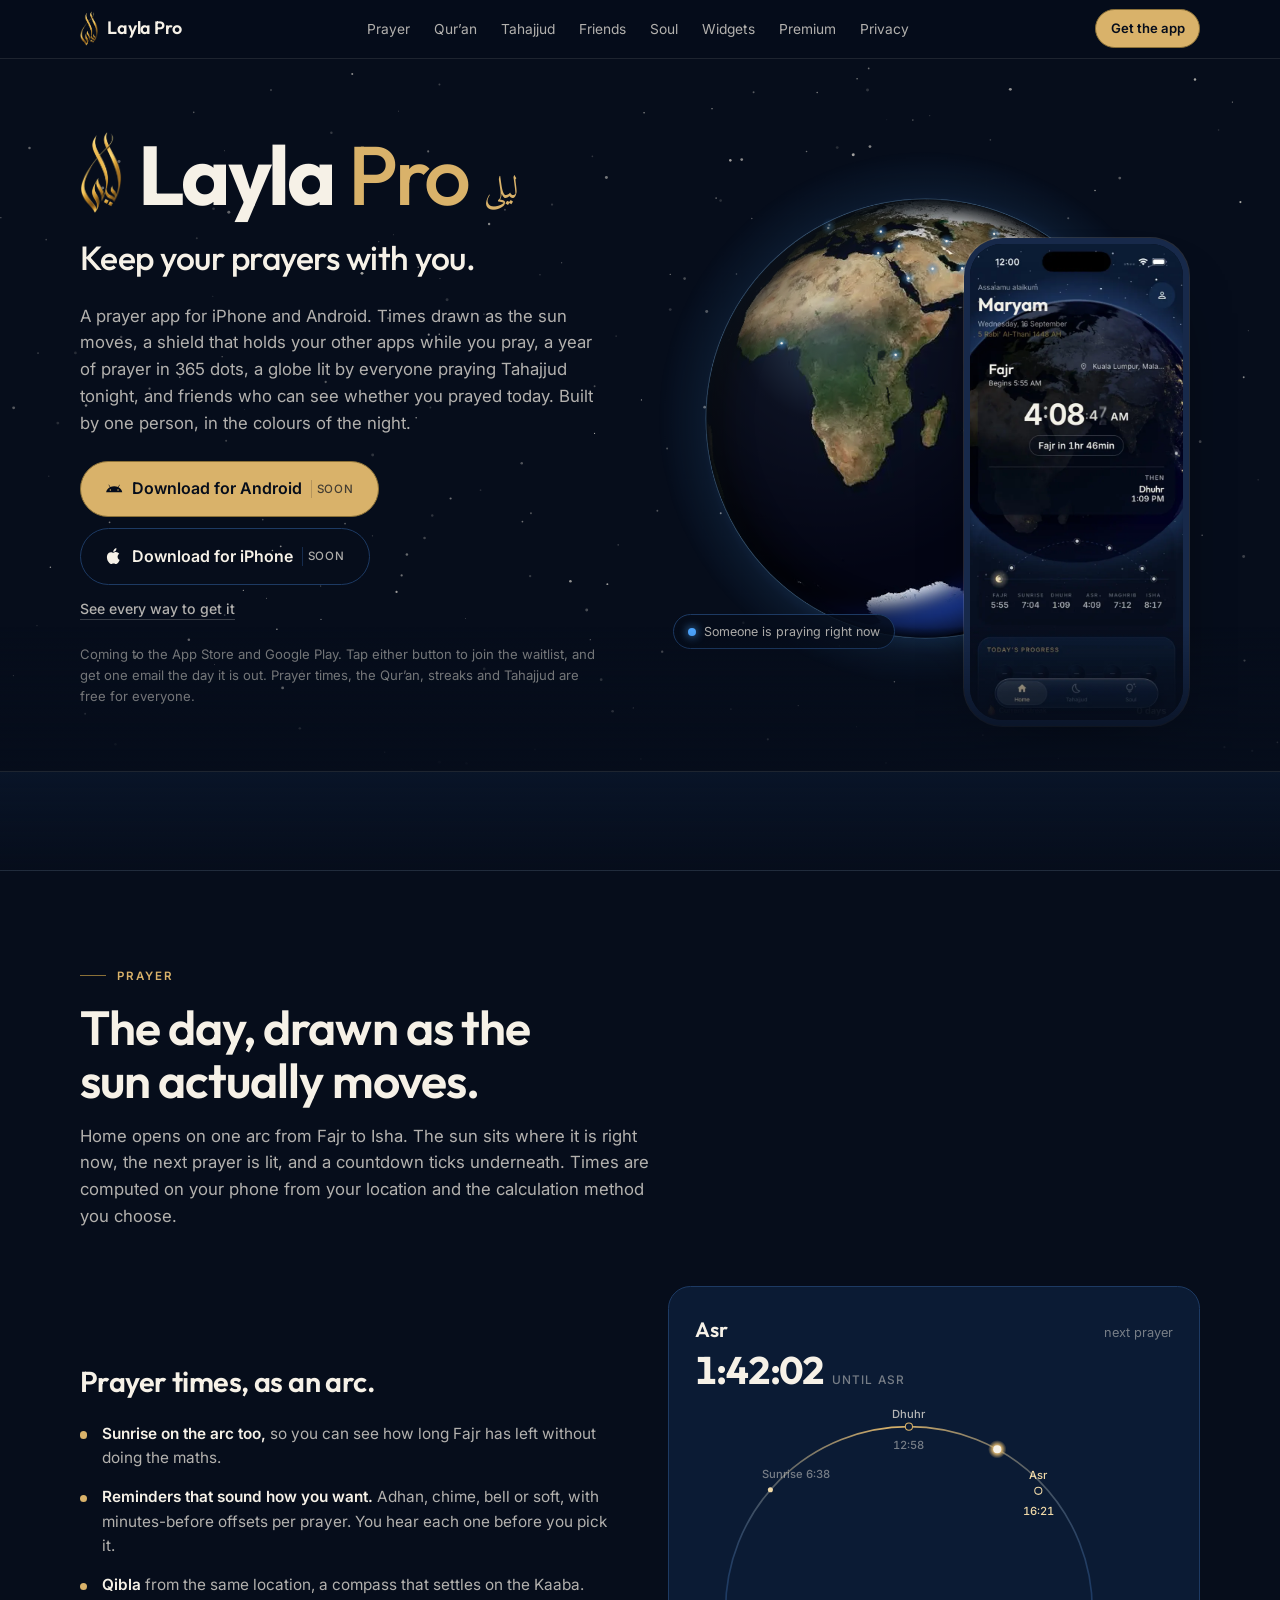
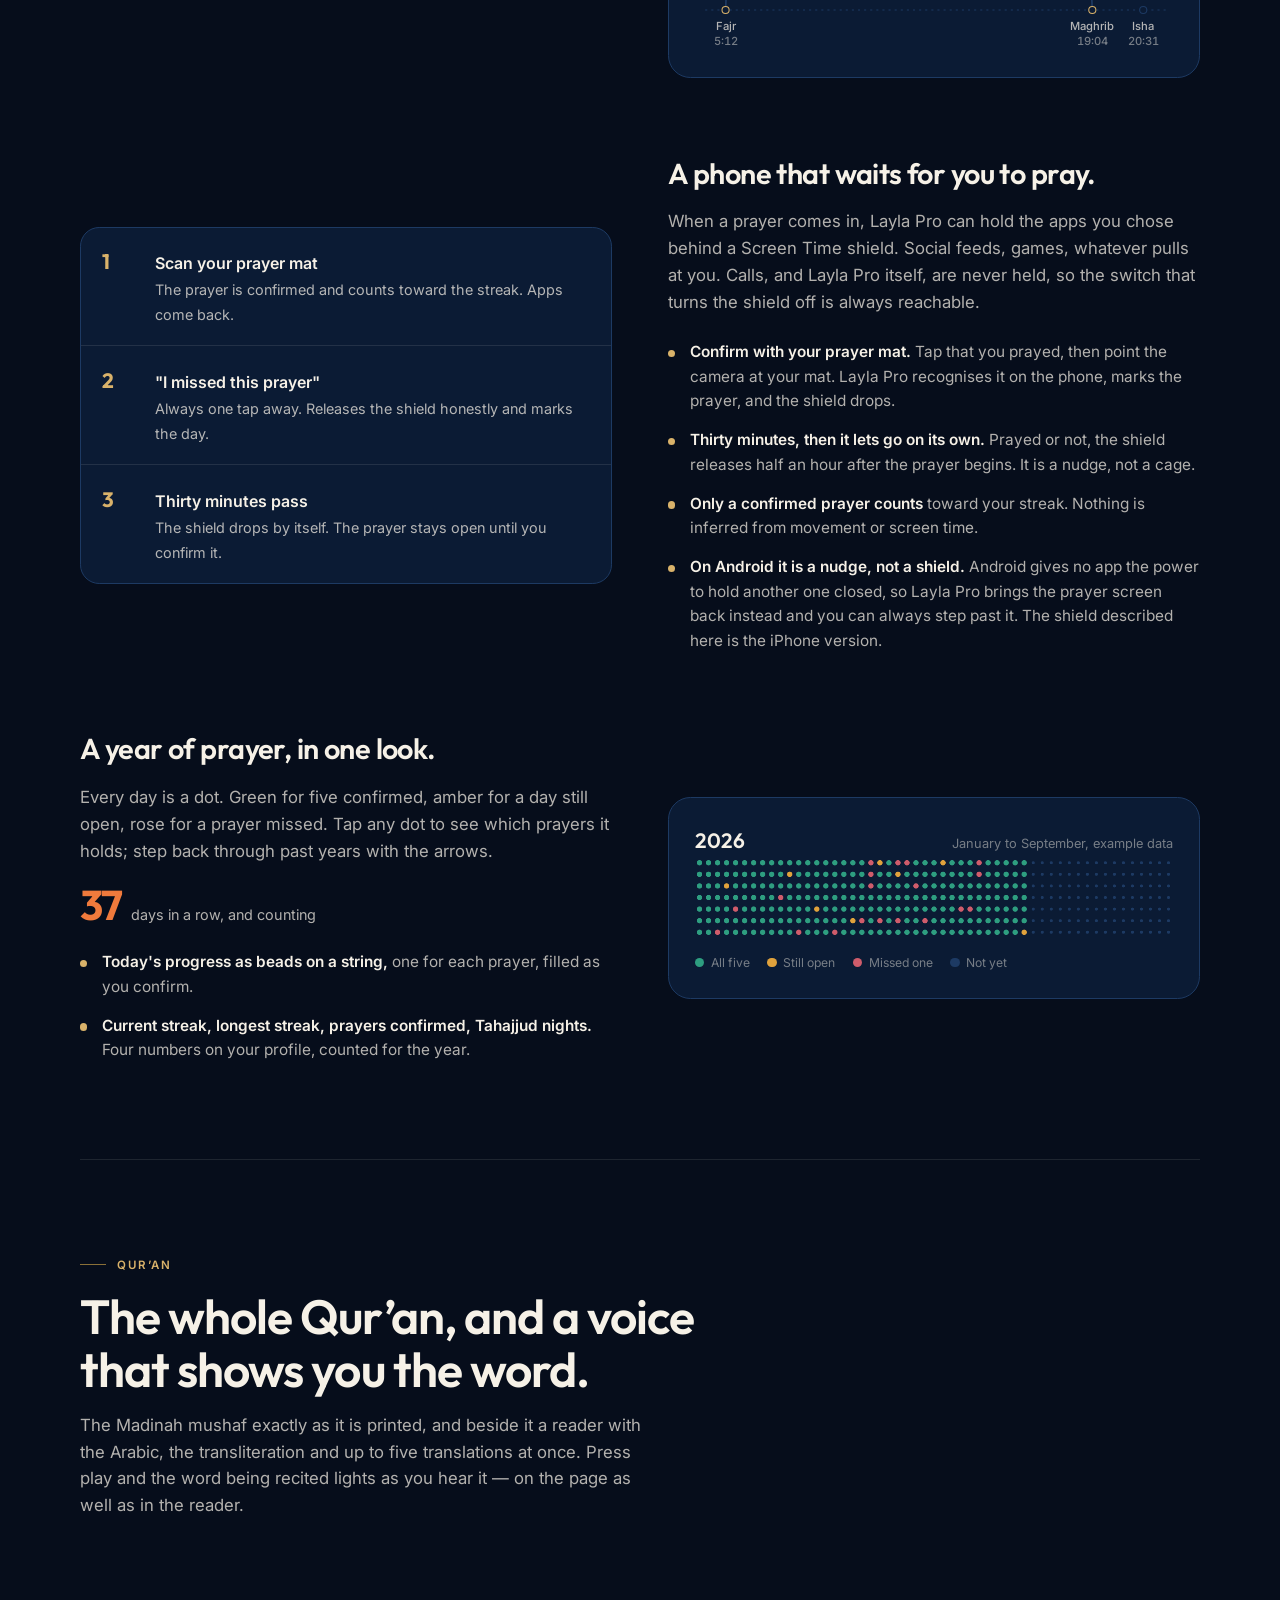
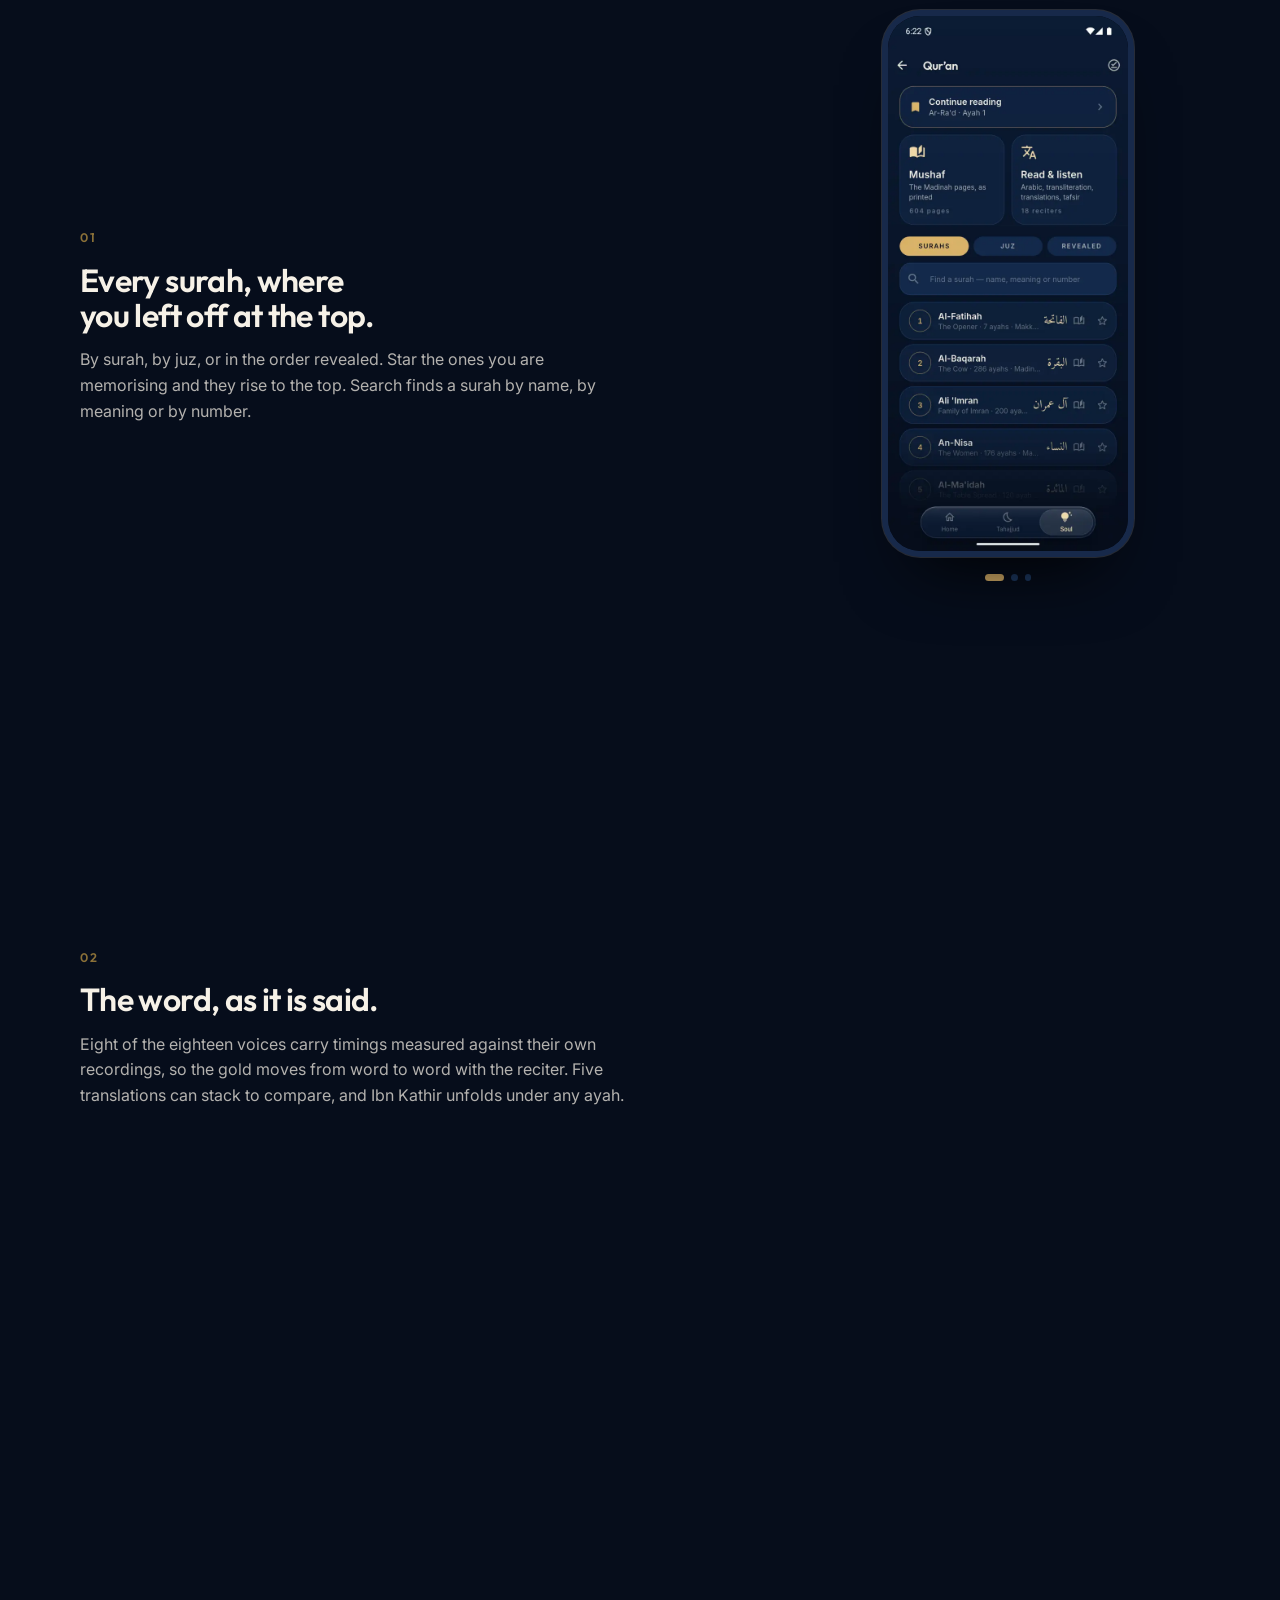
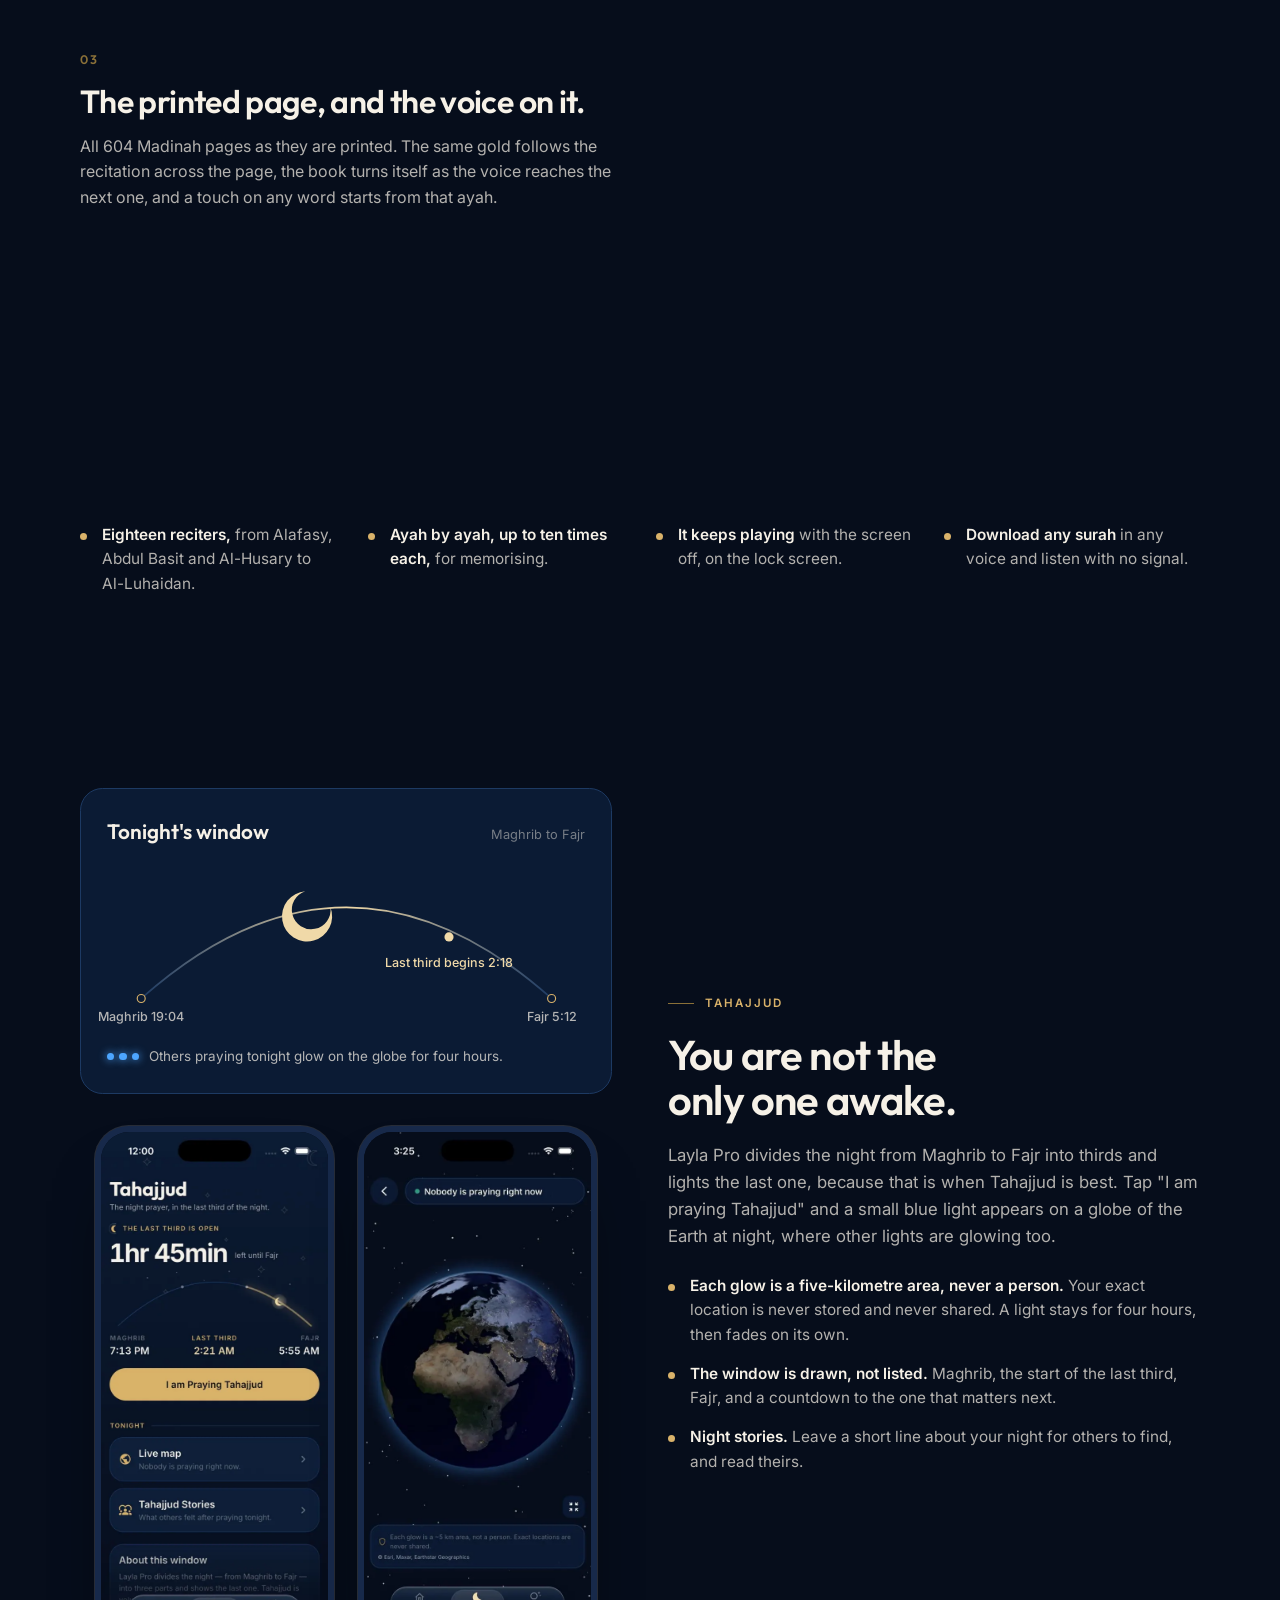
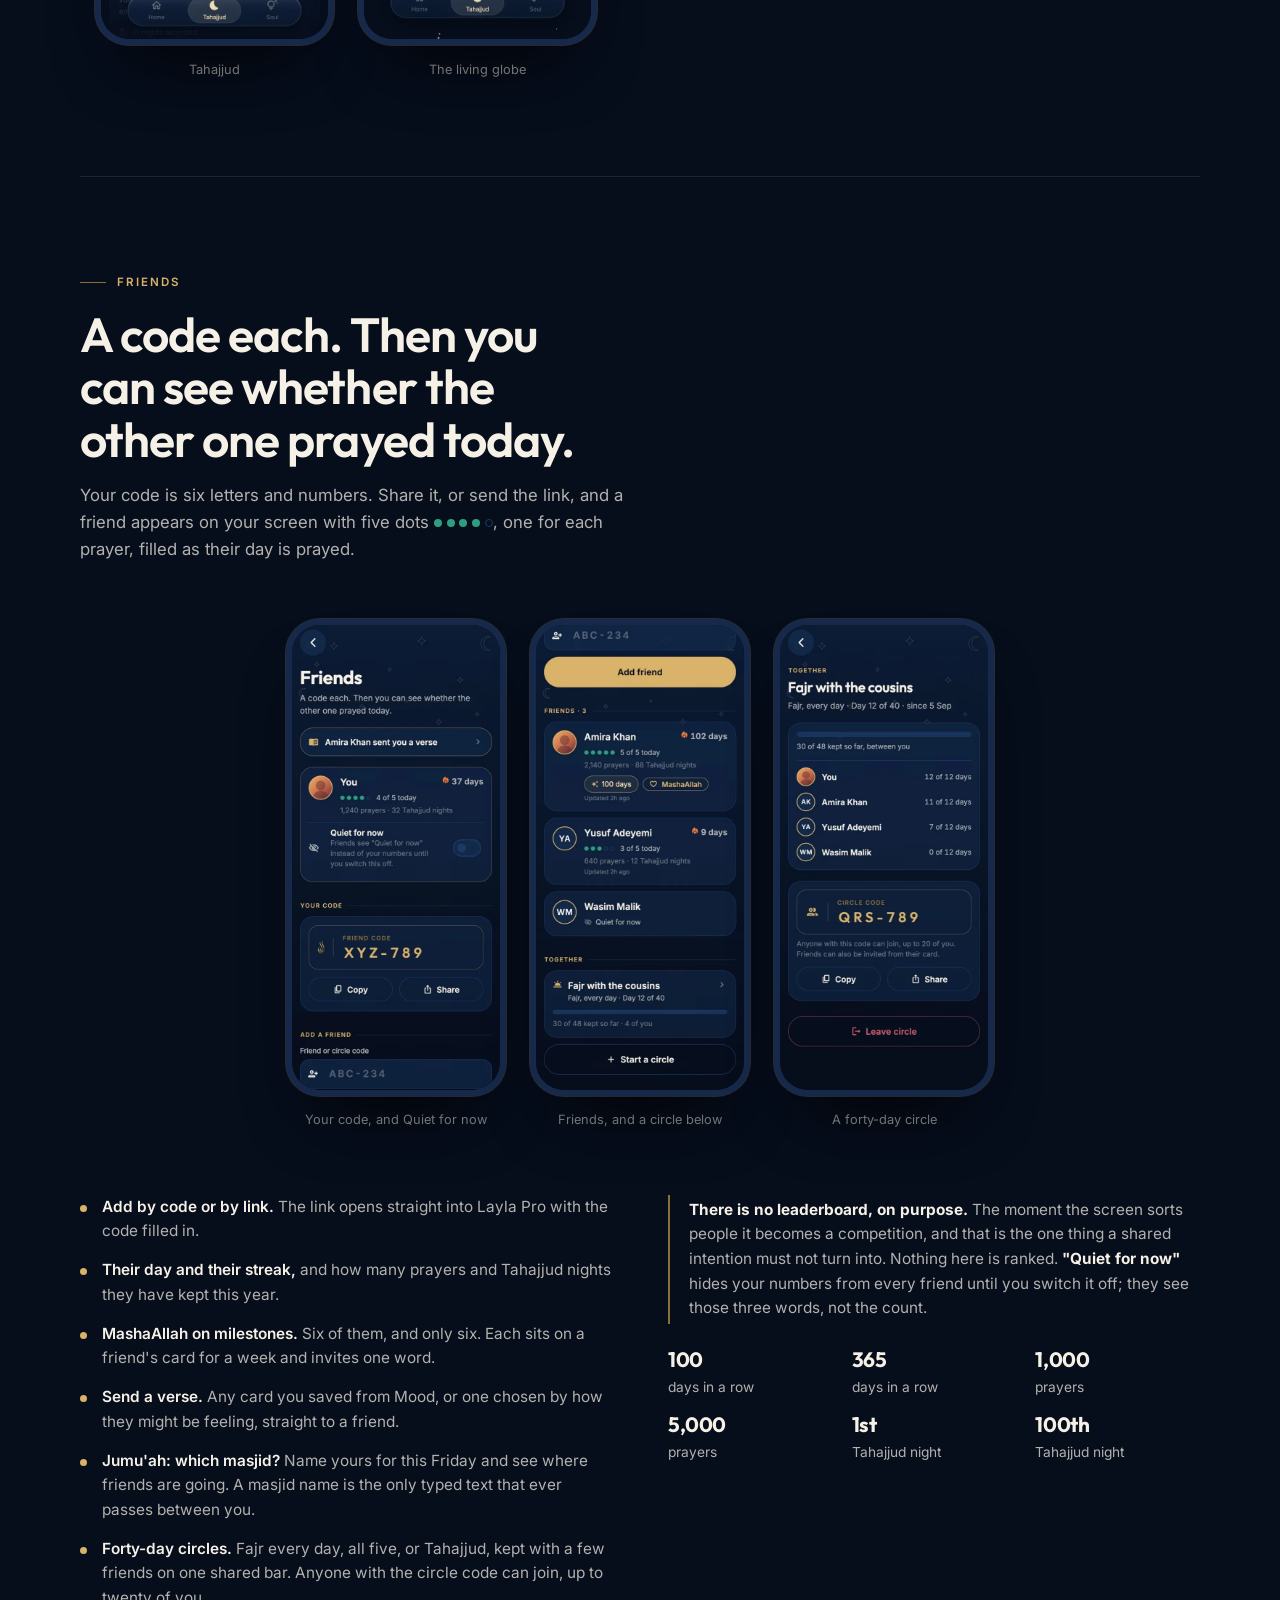
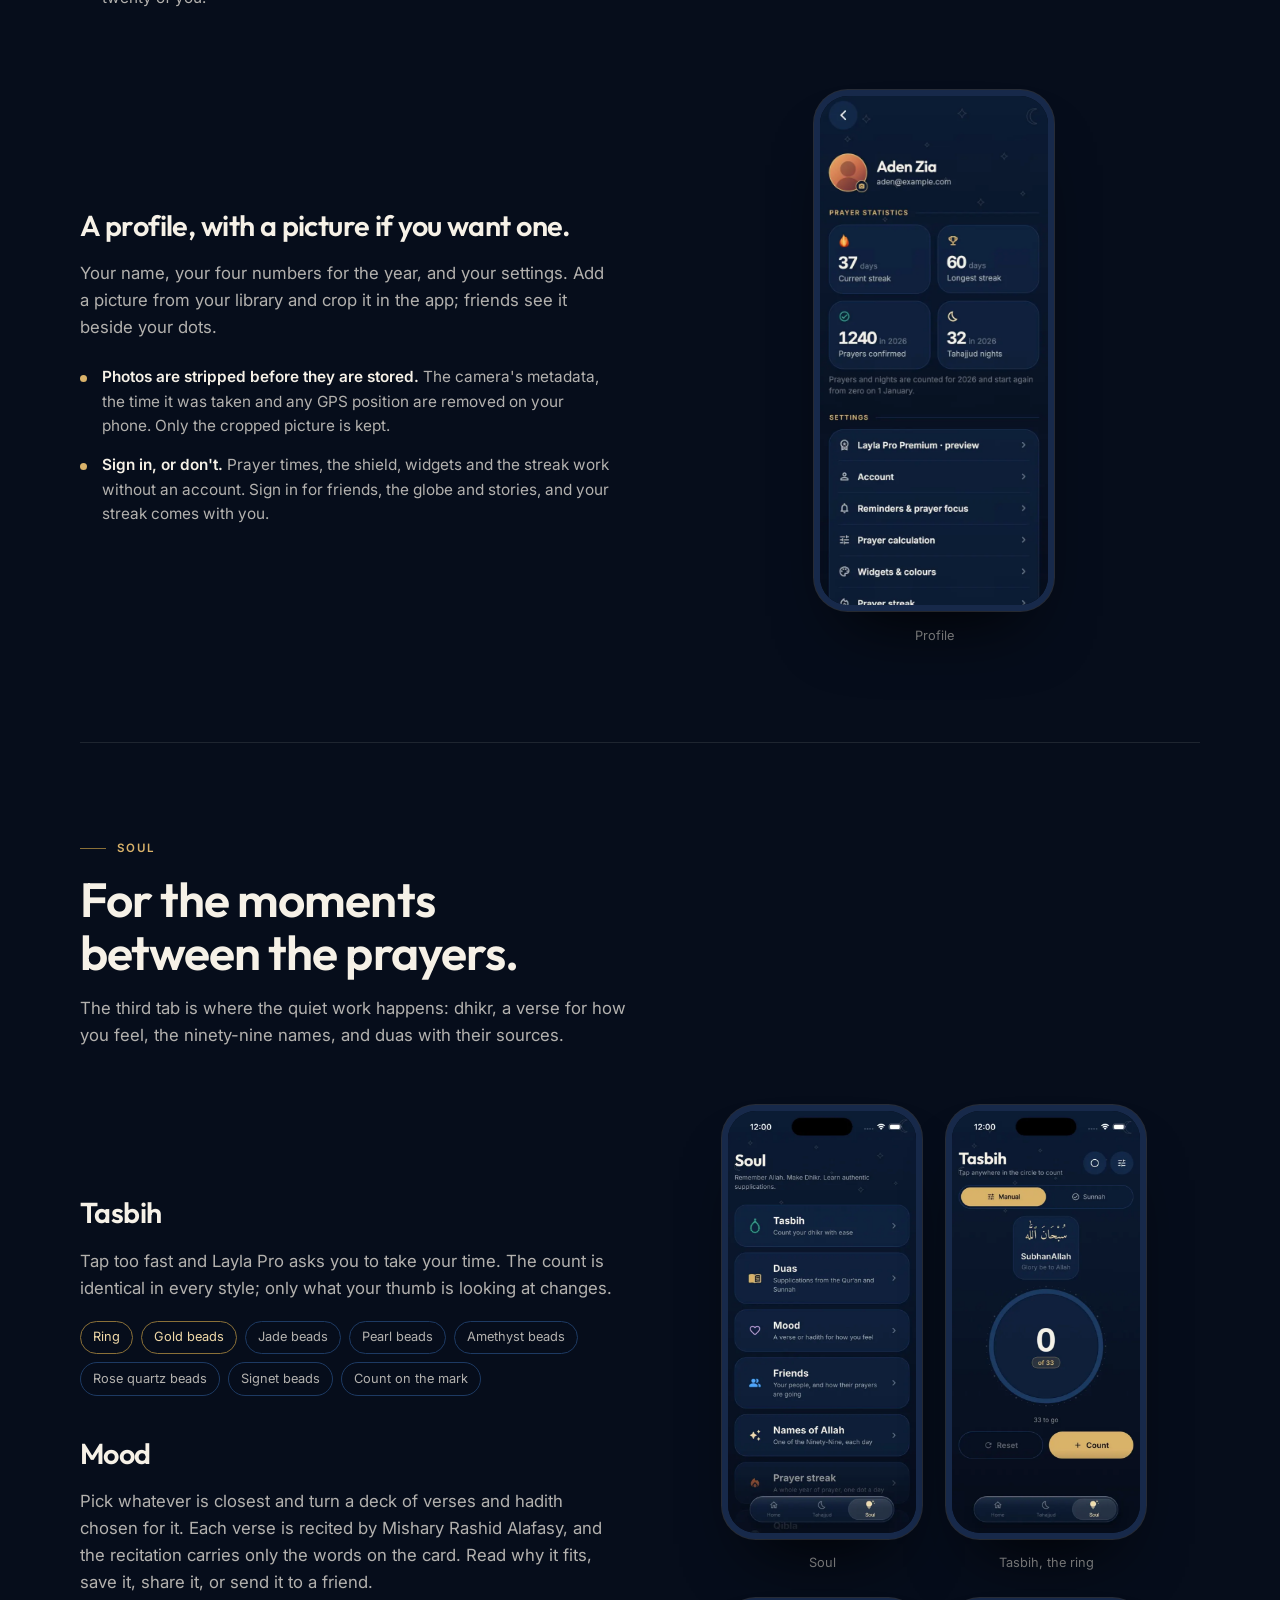
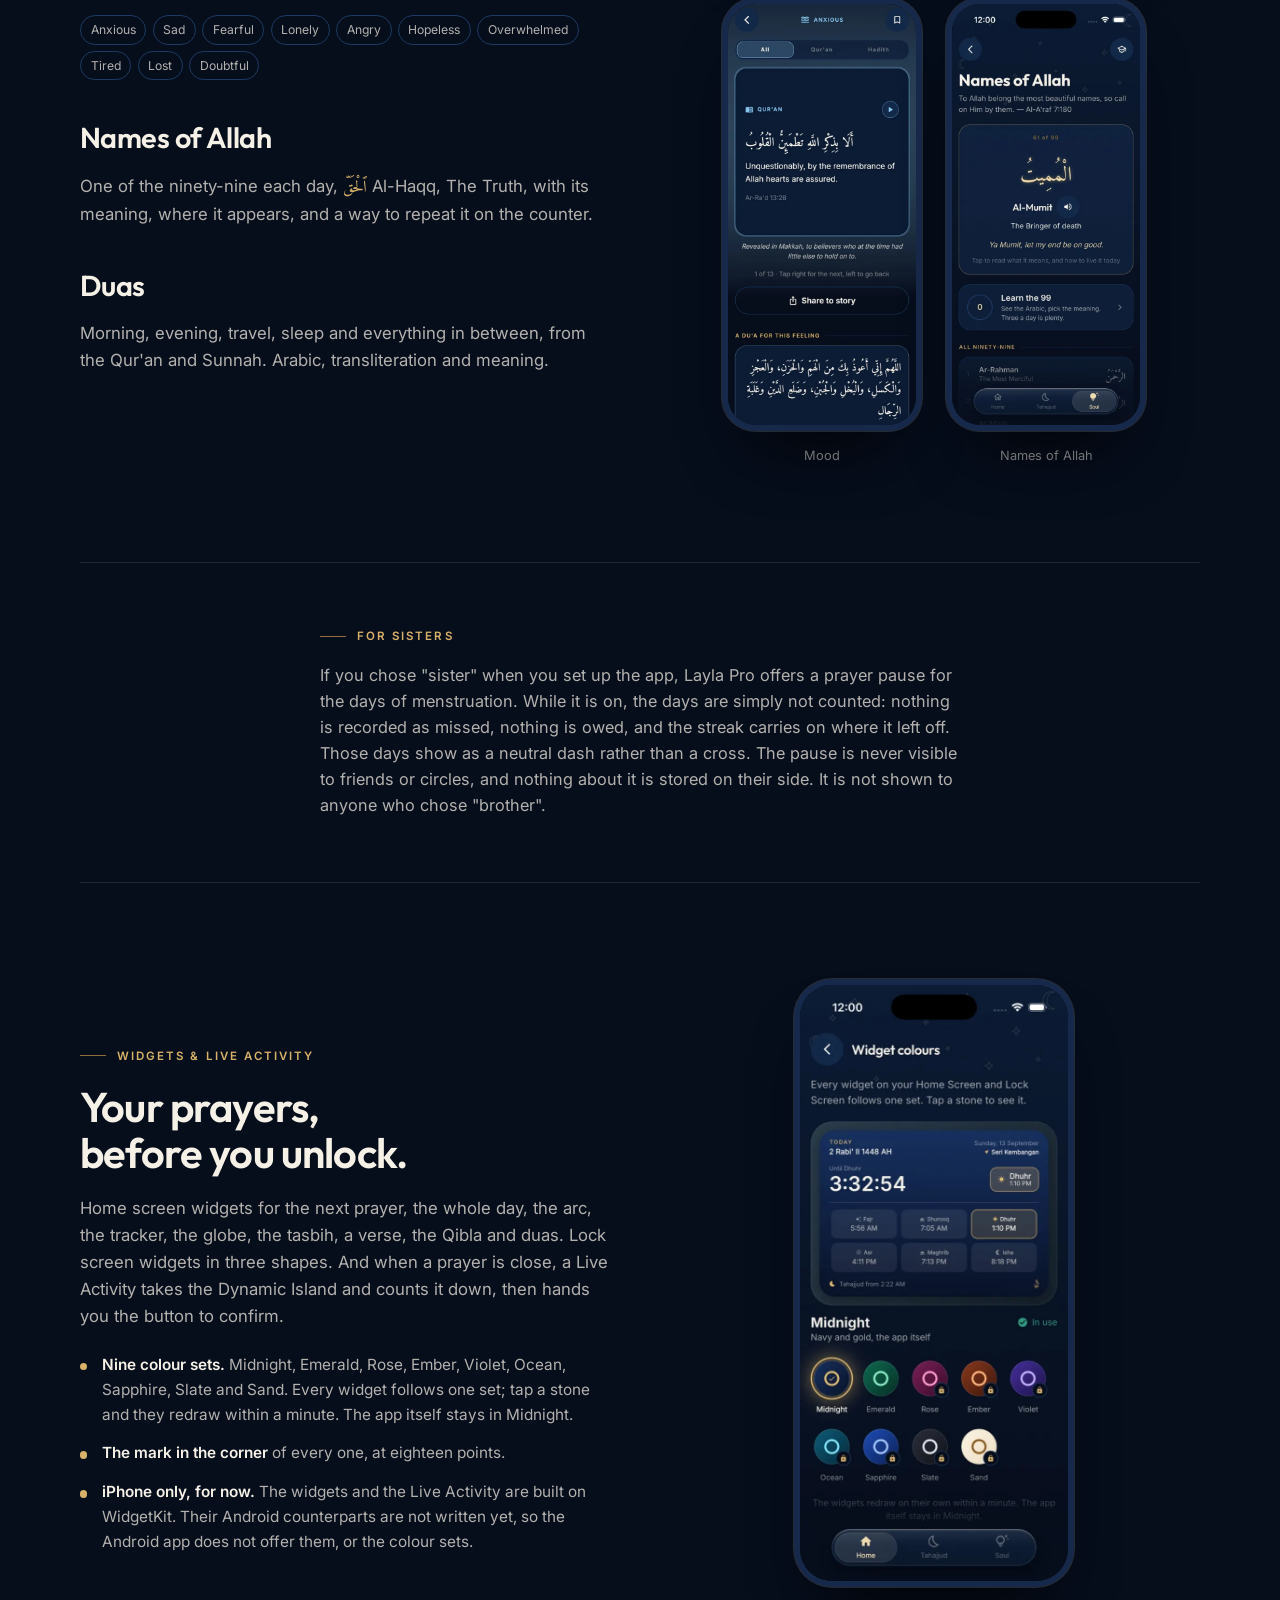
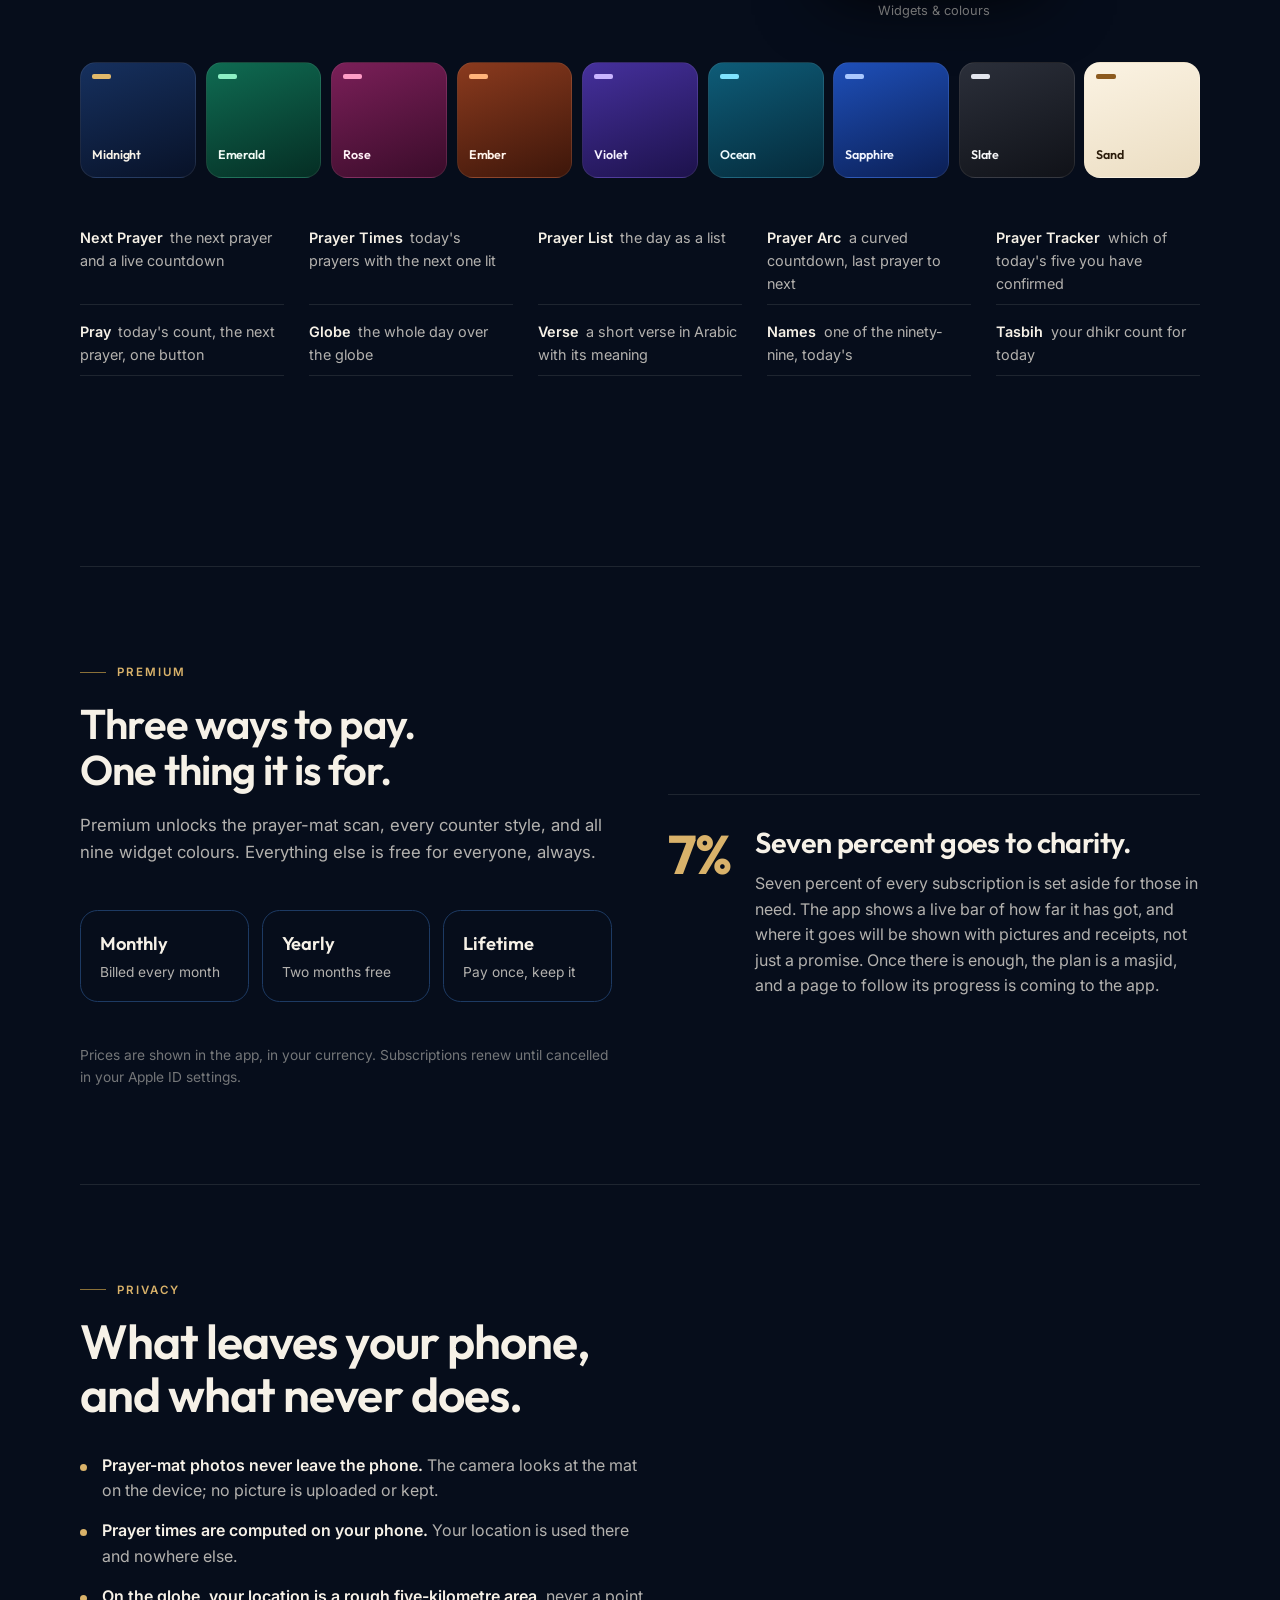
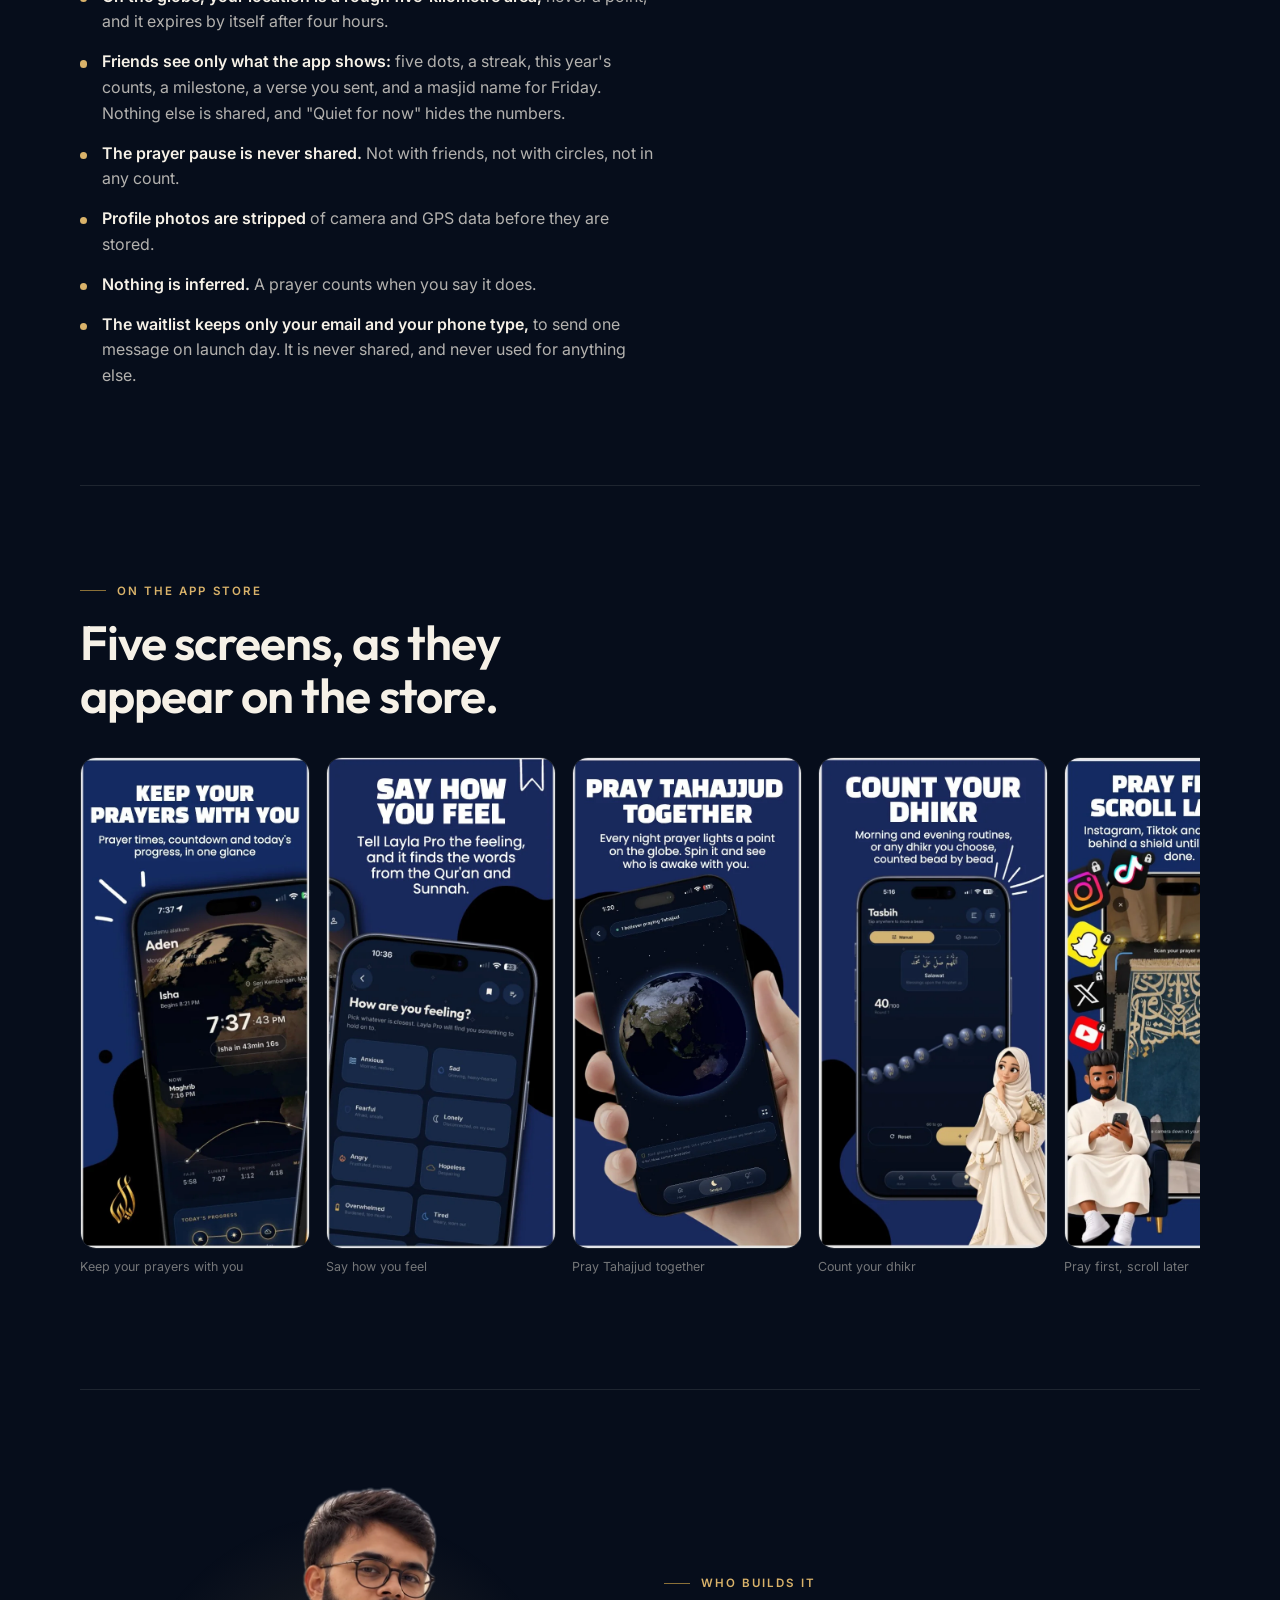
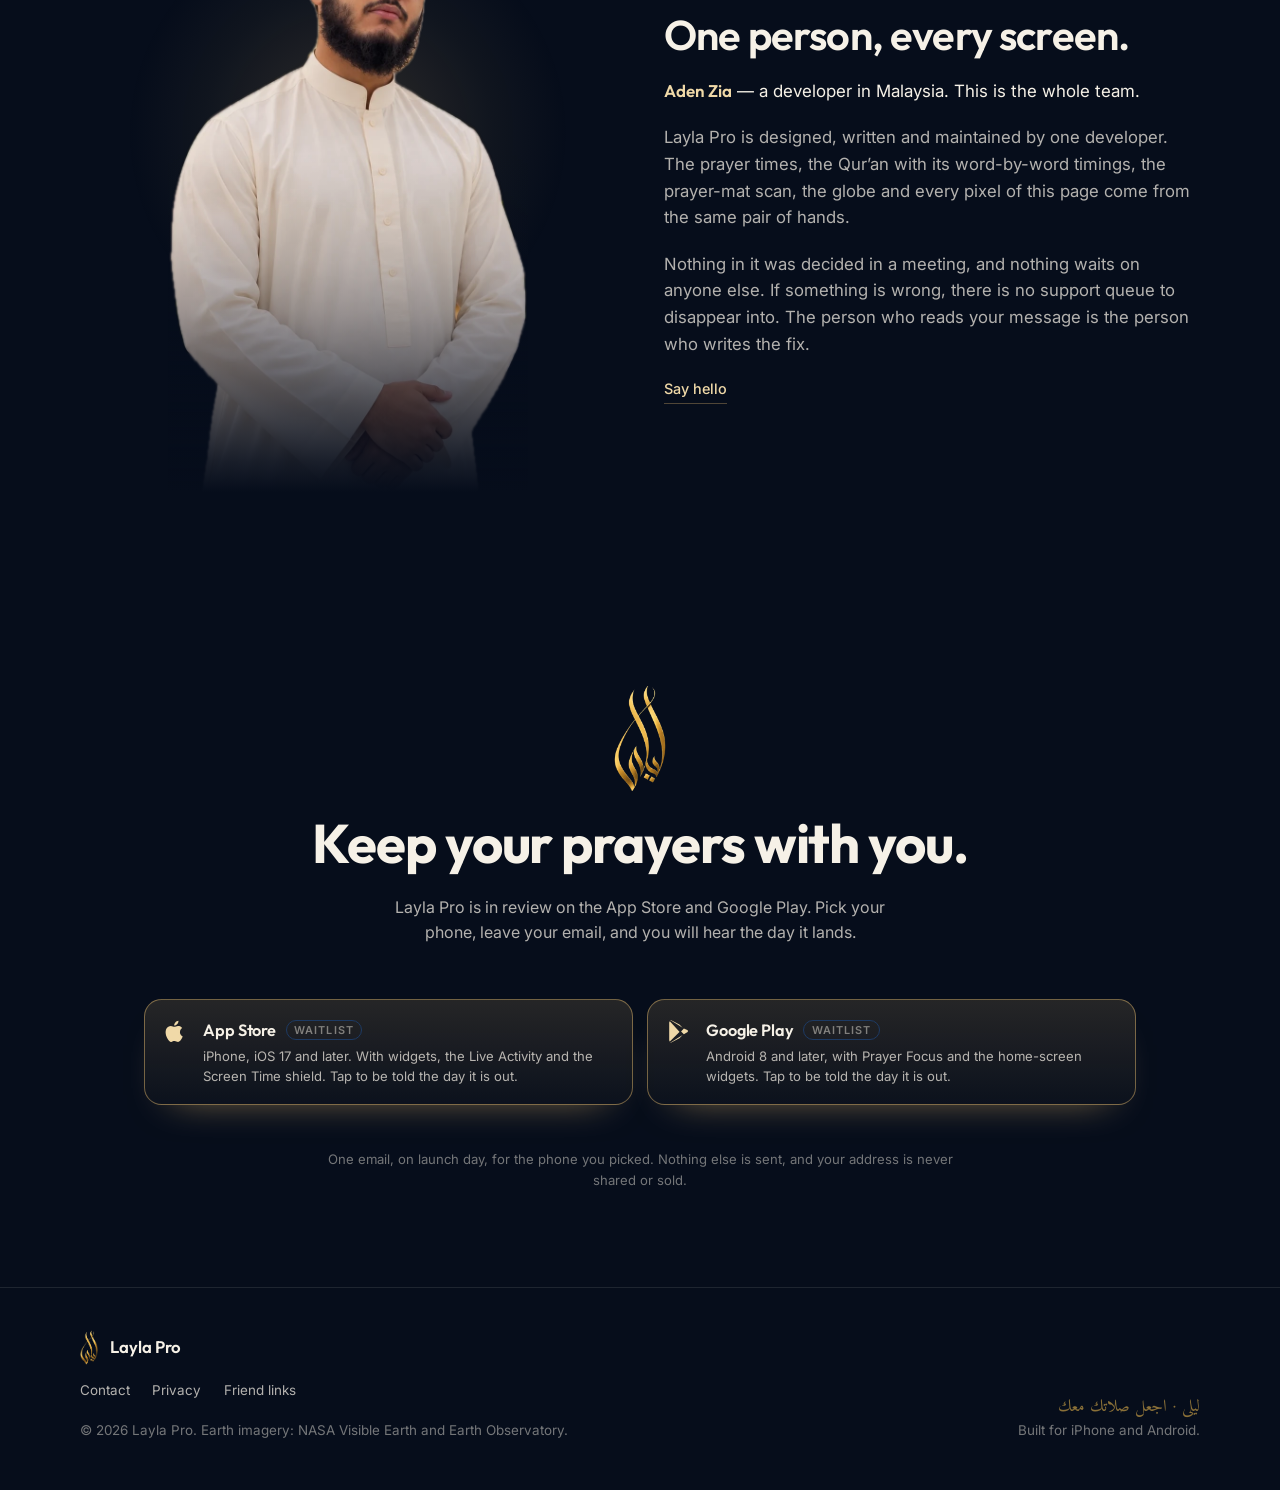
==== commit f92f3791: "Version the shared scripts and stylesheet so returning visitors get the waitlist Co-Authored-By: Cla" ====
--- a/index.html
+++ b/index.html
@@ -24,7 +24,7 @@
 <link rel="preconnect" href="https://fonts.googleapis.com">
 <link rel="preconnect" href="https://fonts.gstatic.com" crossorigin>
 <link rel="stylesheet" href="https://fonts.googleapis.com/css2?family=Outfit:wght@400;500;600;700&family=Inter:wght@400;500;600&family=Amiri:wght@400;700&display=swap">
-<link rel="stylesheet" href="assets/site.css">
+<link rel="stylesheet" href="assets/site.css?v=2">
 <link rel="preload" as="image" href="assets/screens/home.webp" type="image/webp">
 <script>
 /* ── The one place to change when the App Store listing goes live. ──
@@ -813,8 +813,8 @@
   </div>
 </footer>
 
-<script src="assets/waitlist.js"></script>
-<script src="assets/store-link.js"></script>
+<script src="assets/waitlist.js?v=2"></script>
+<script src="assets/store-link.js?v=2"></script>
 <script>
 (function(){
   var reduce = matchMedia('(prefers-reduced-motion: reduce)').matches;
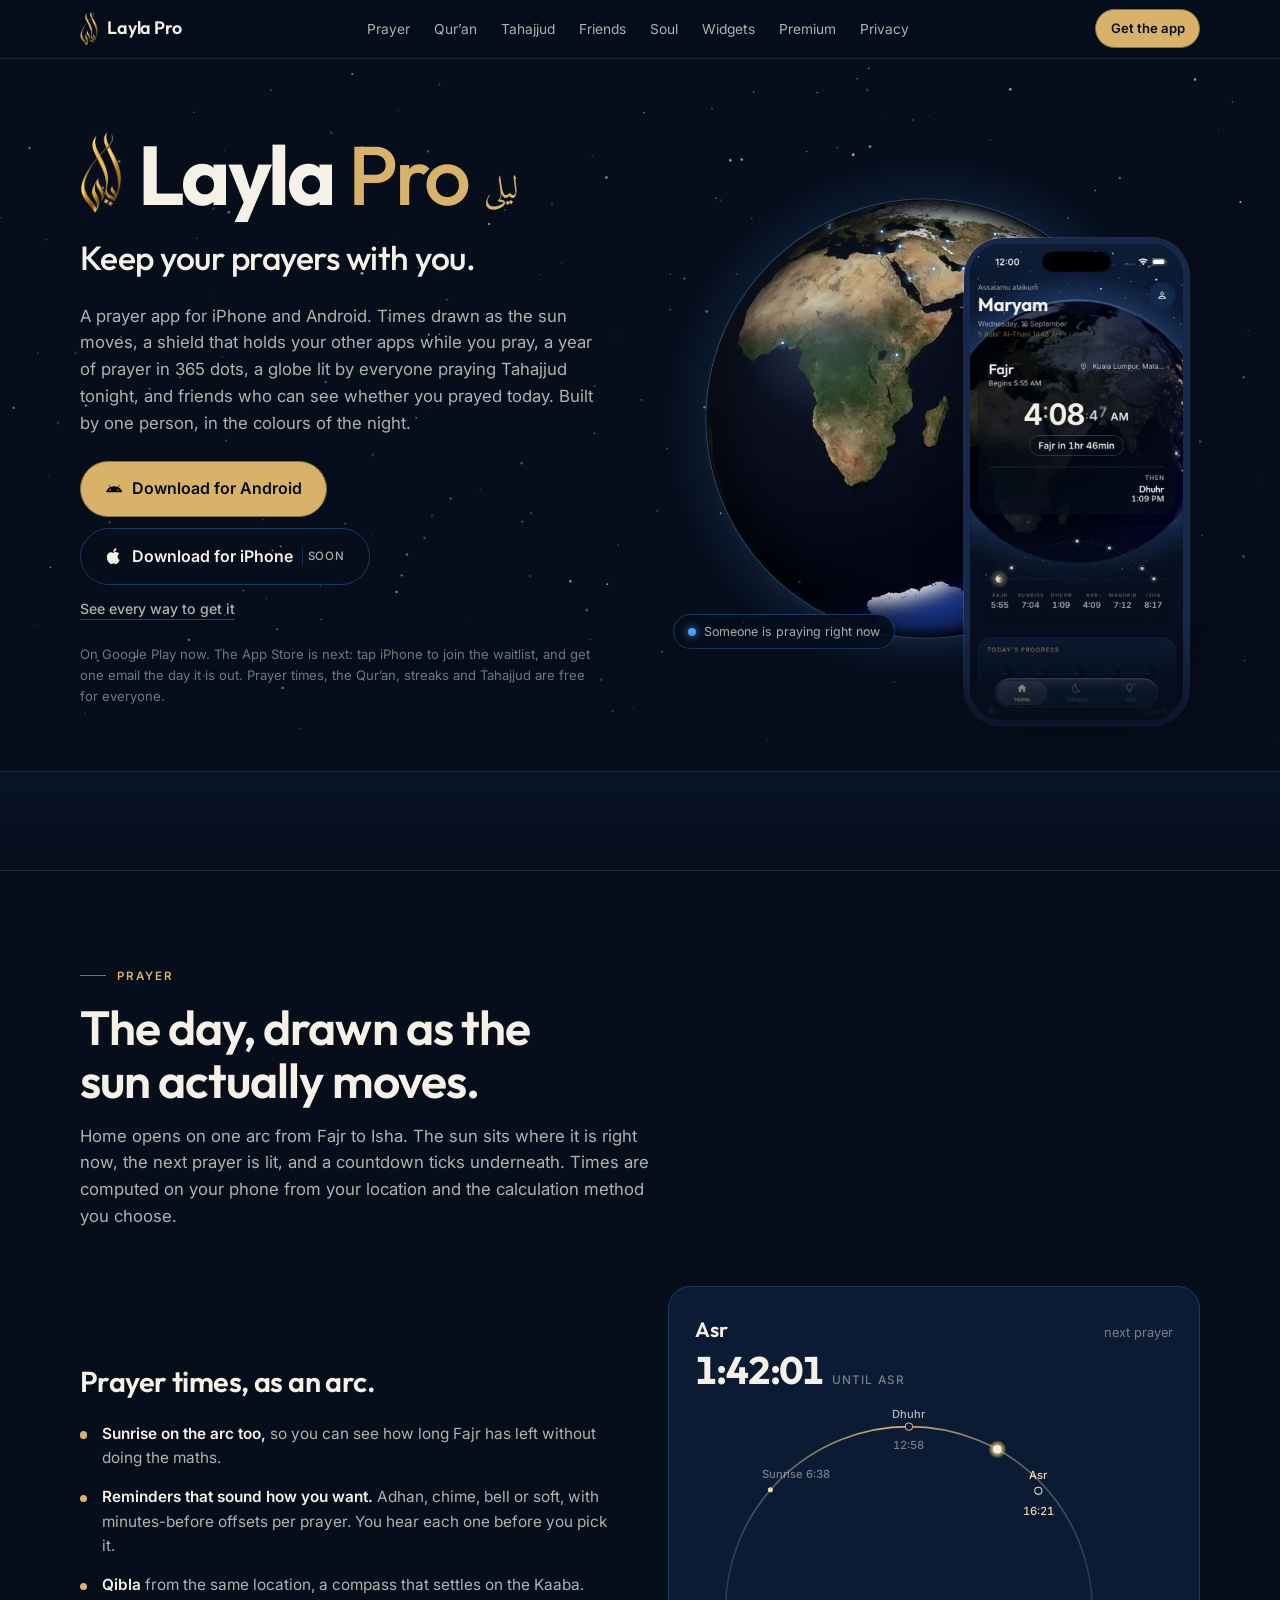
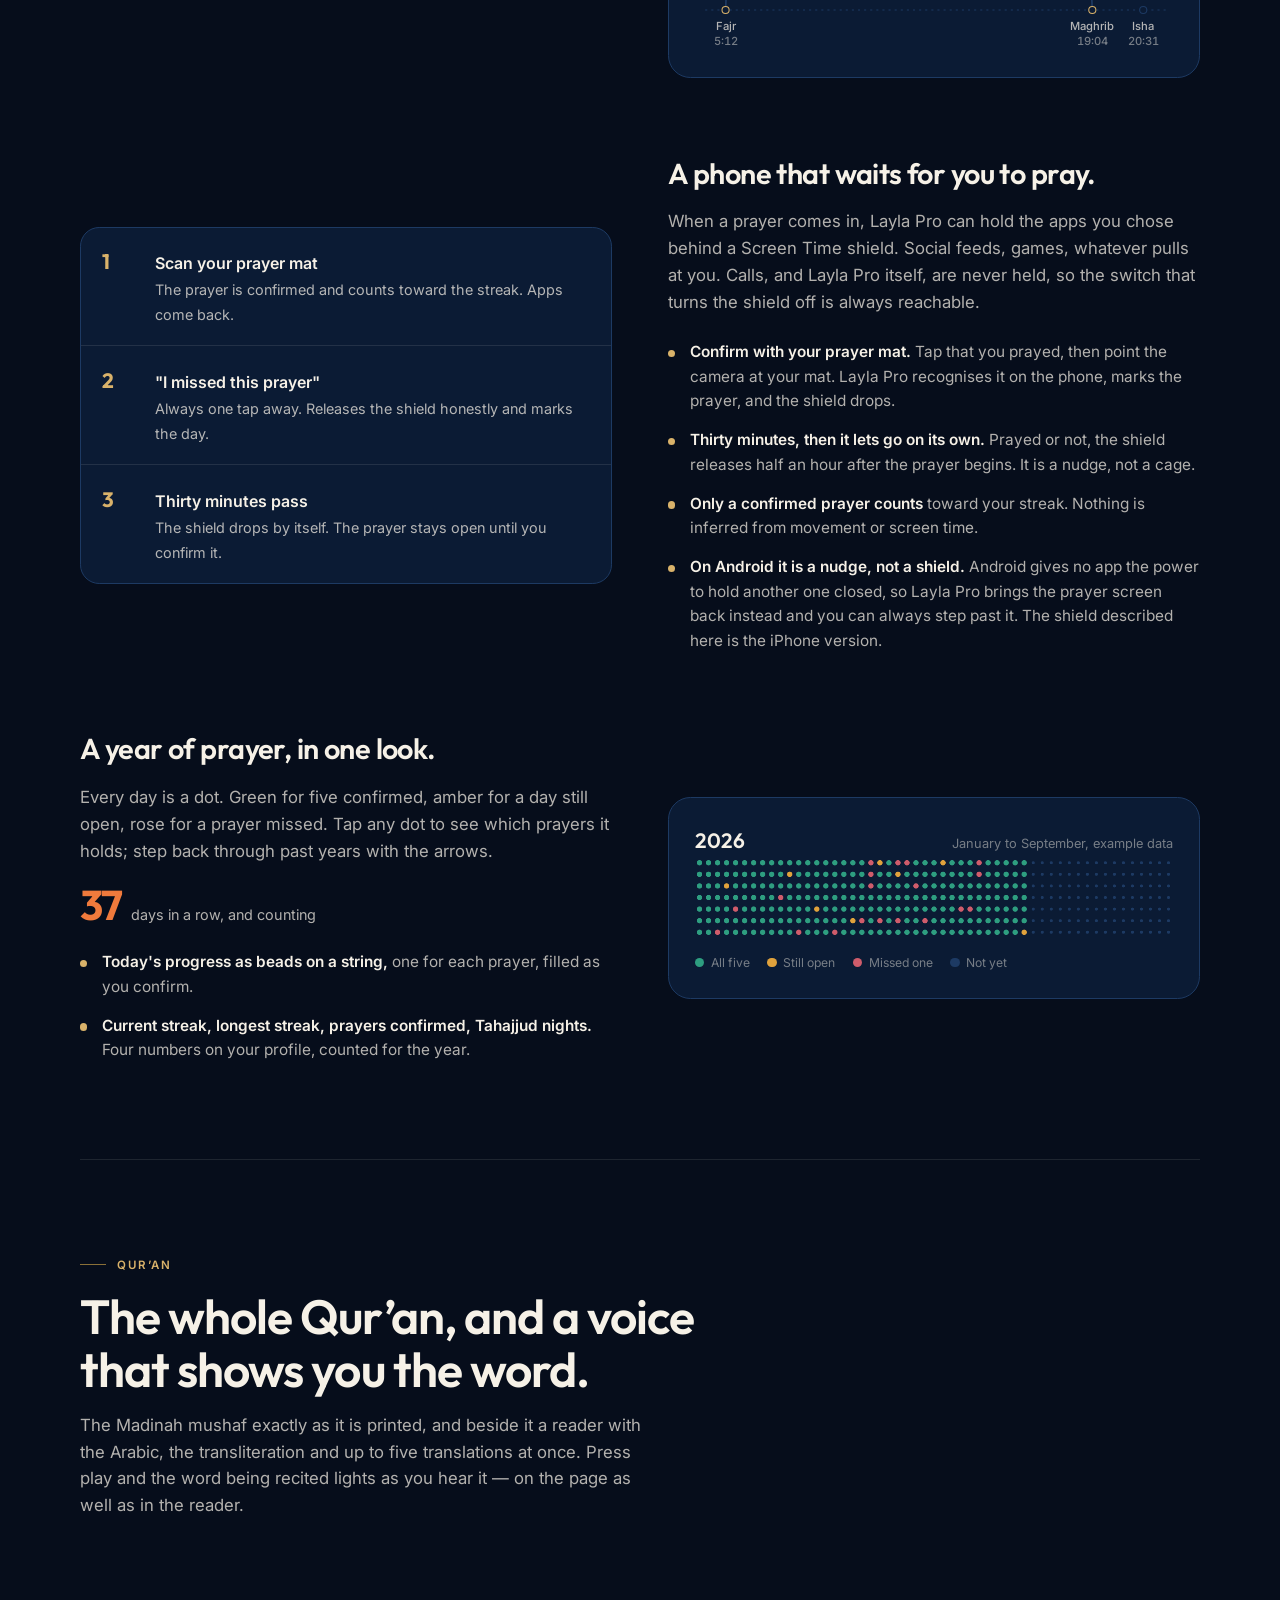
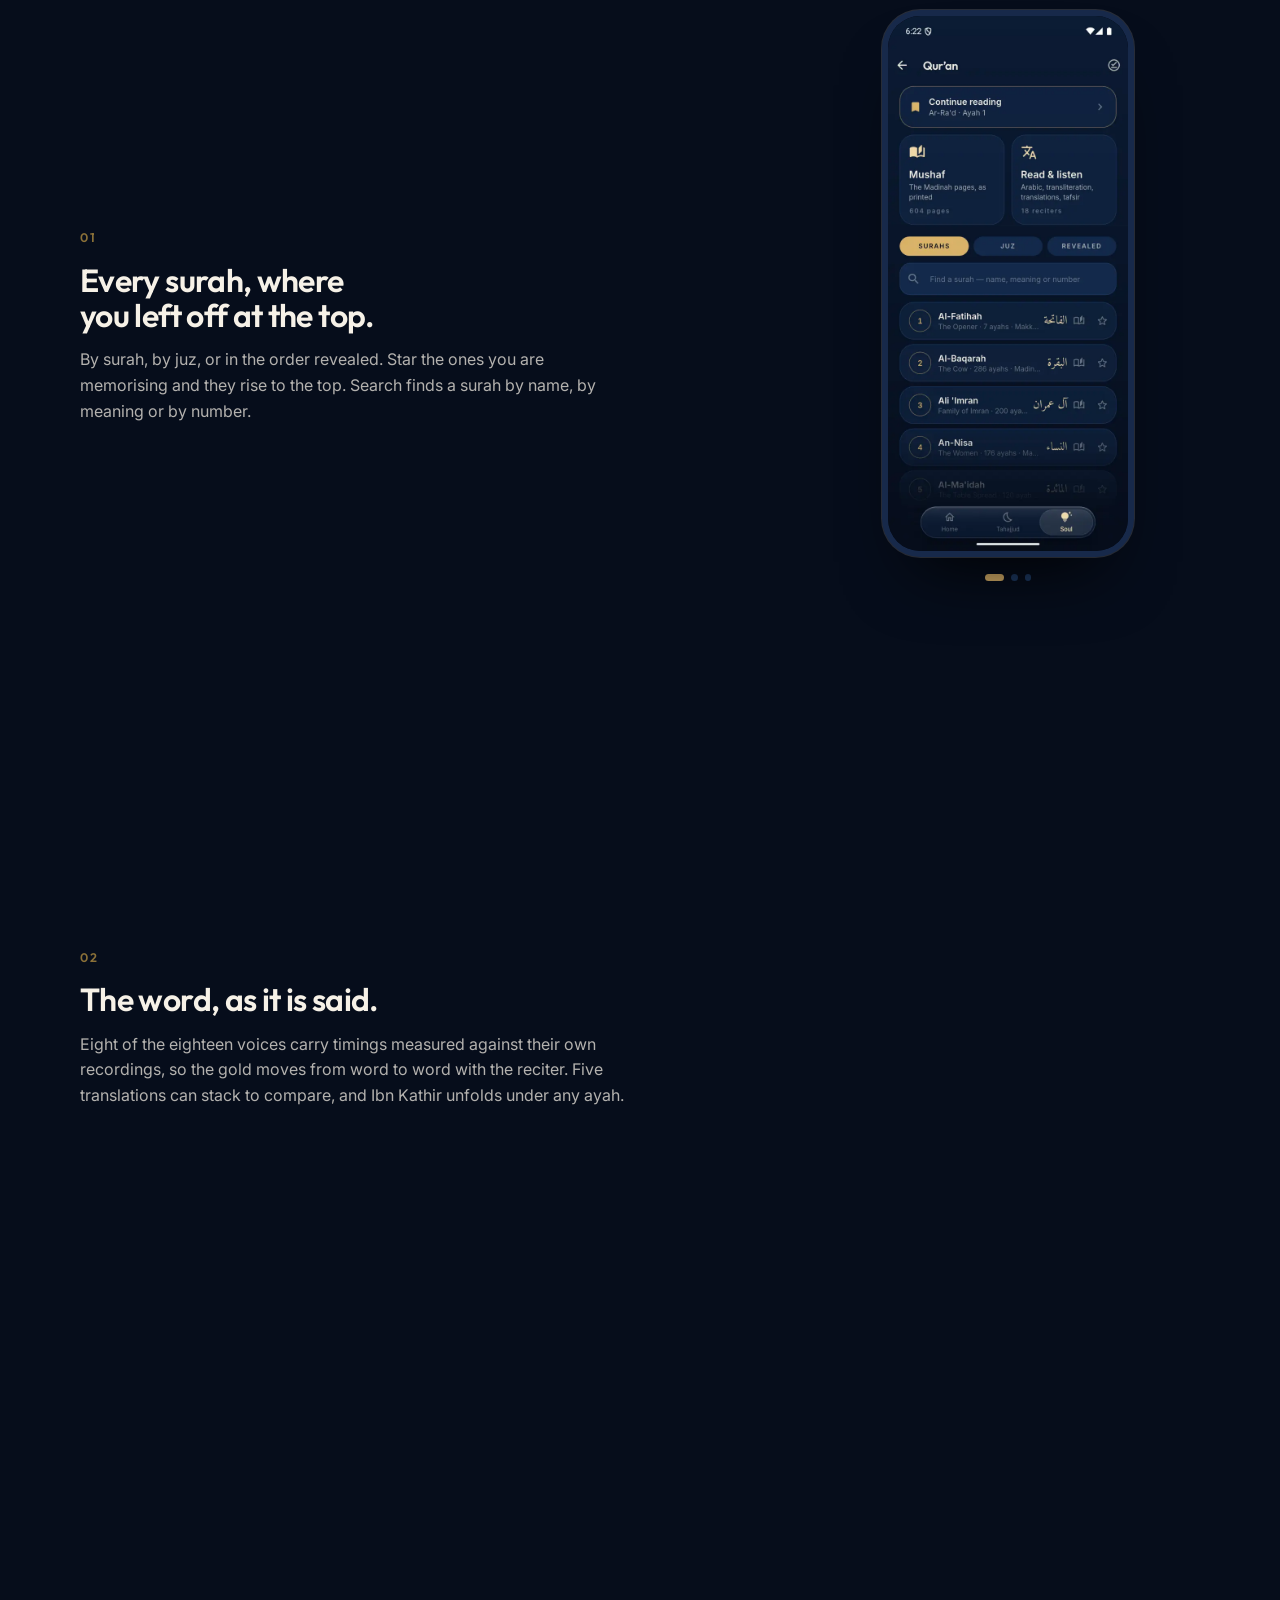
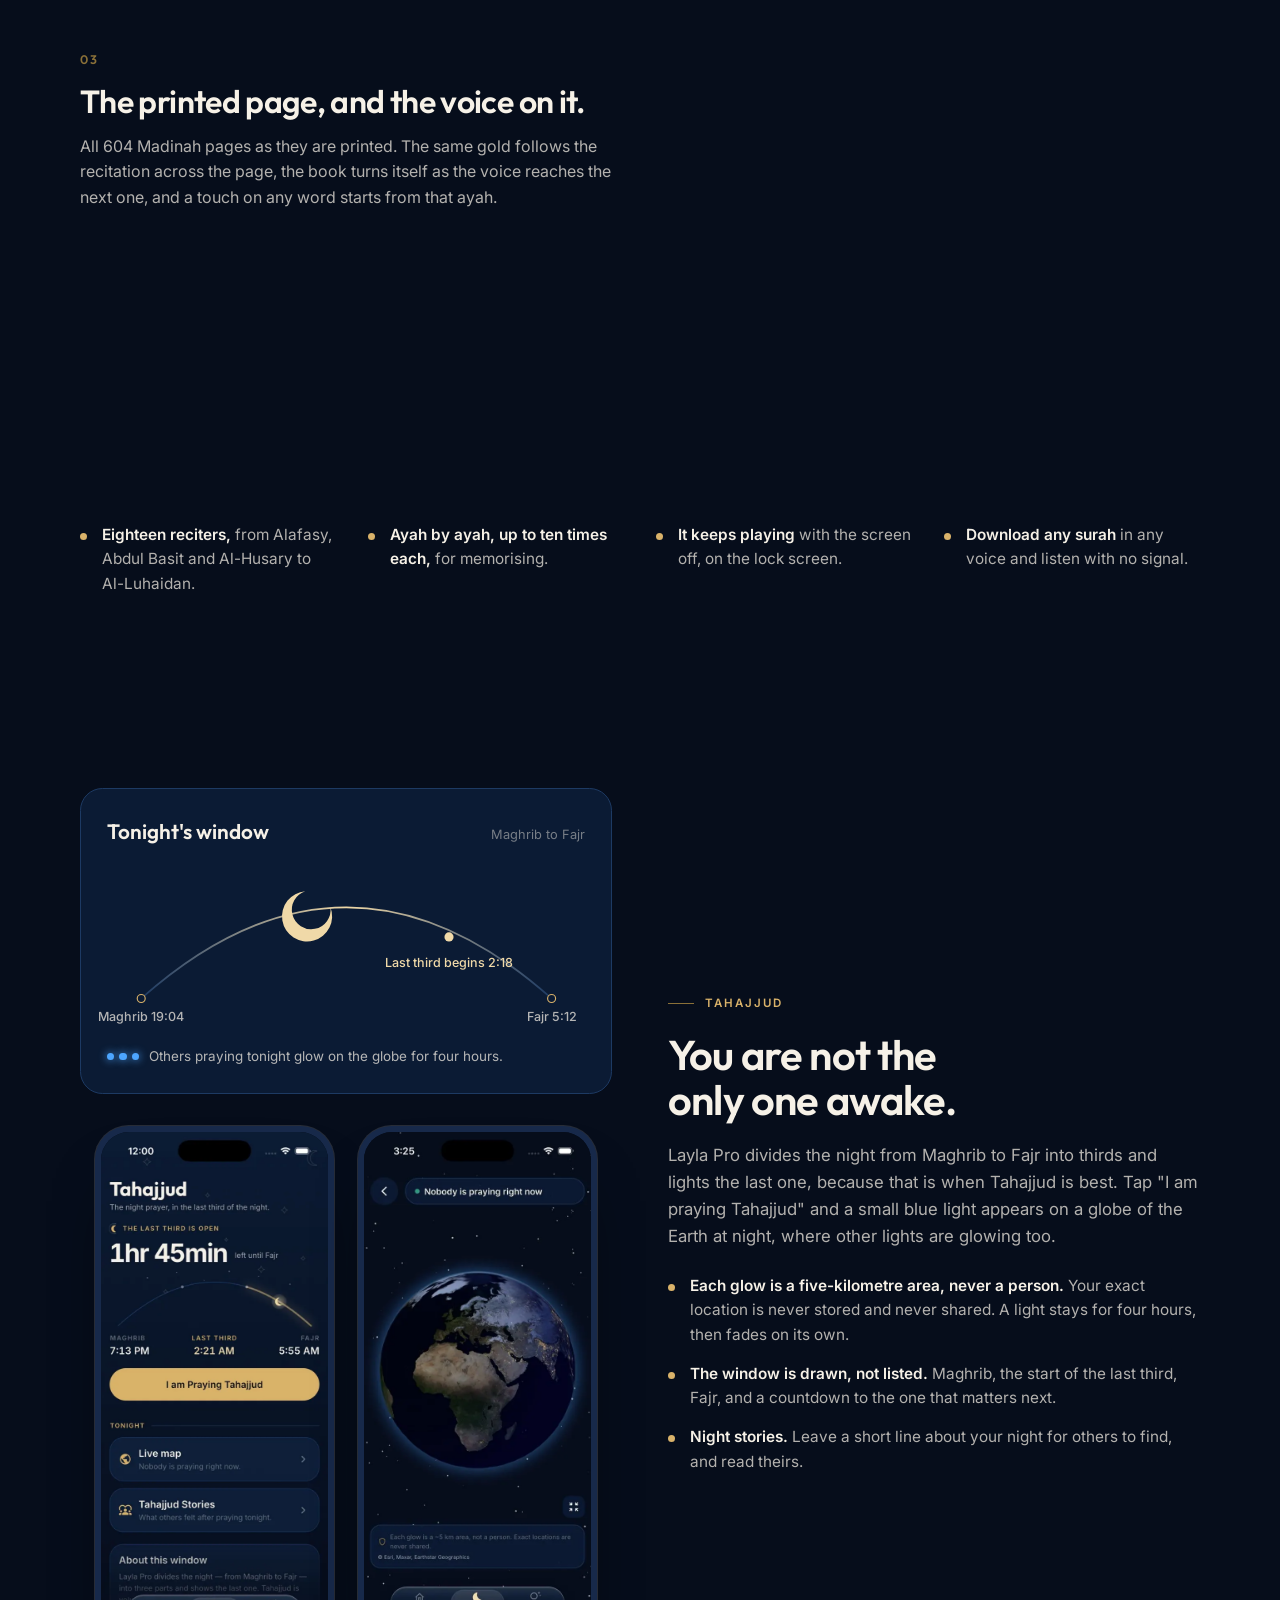
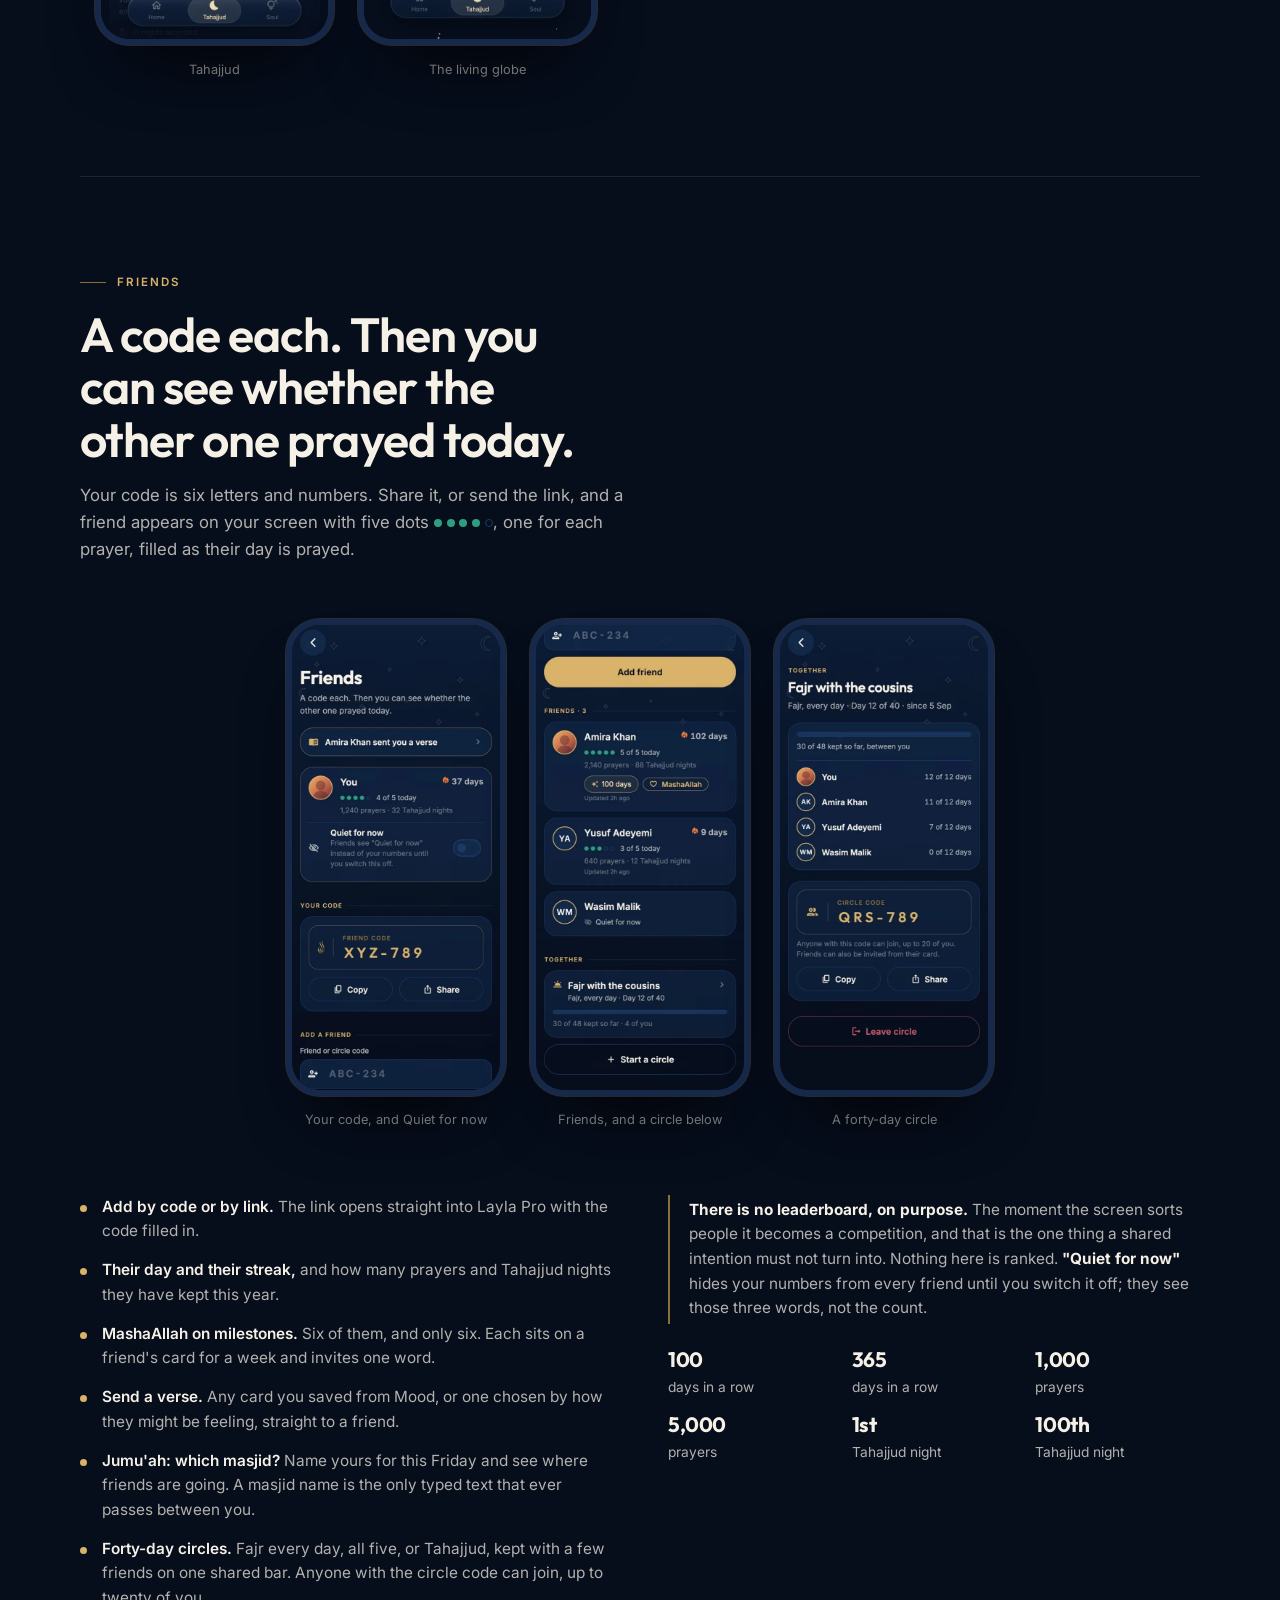
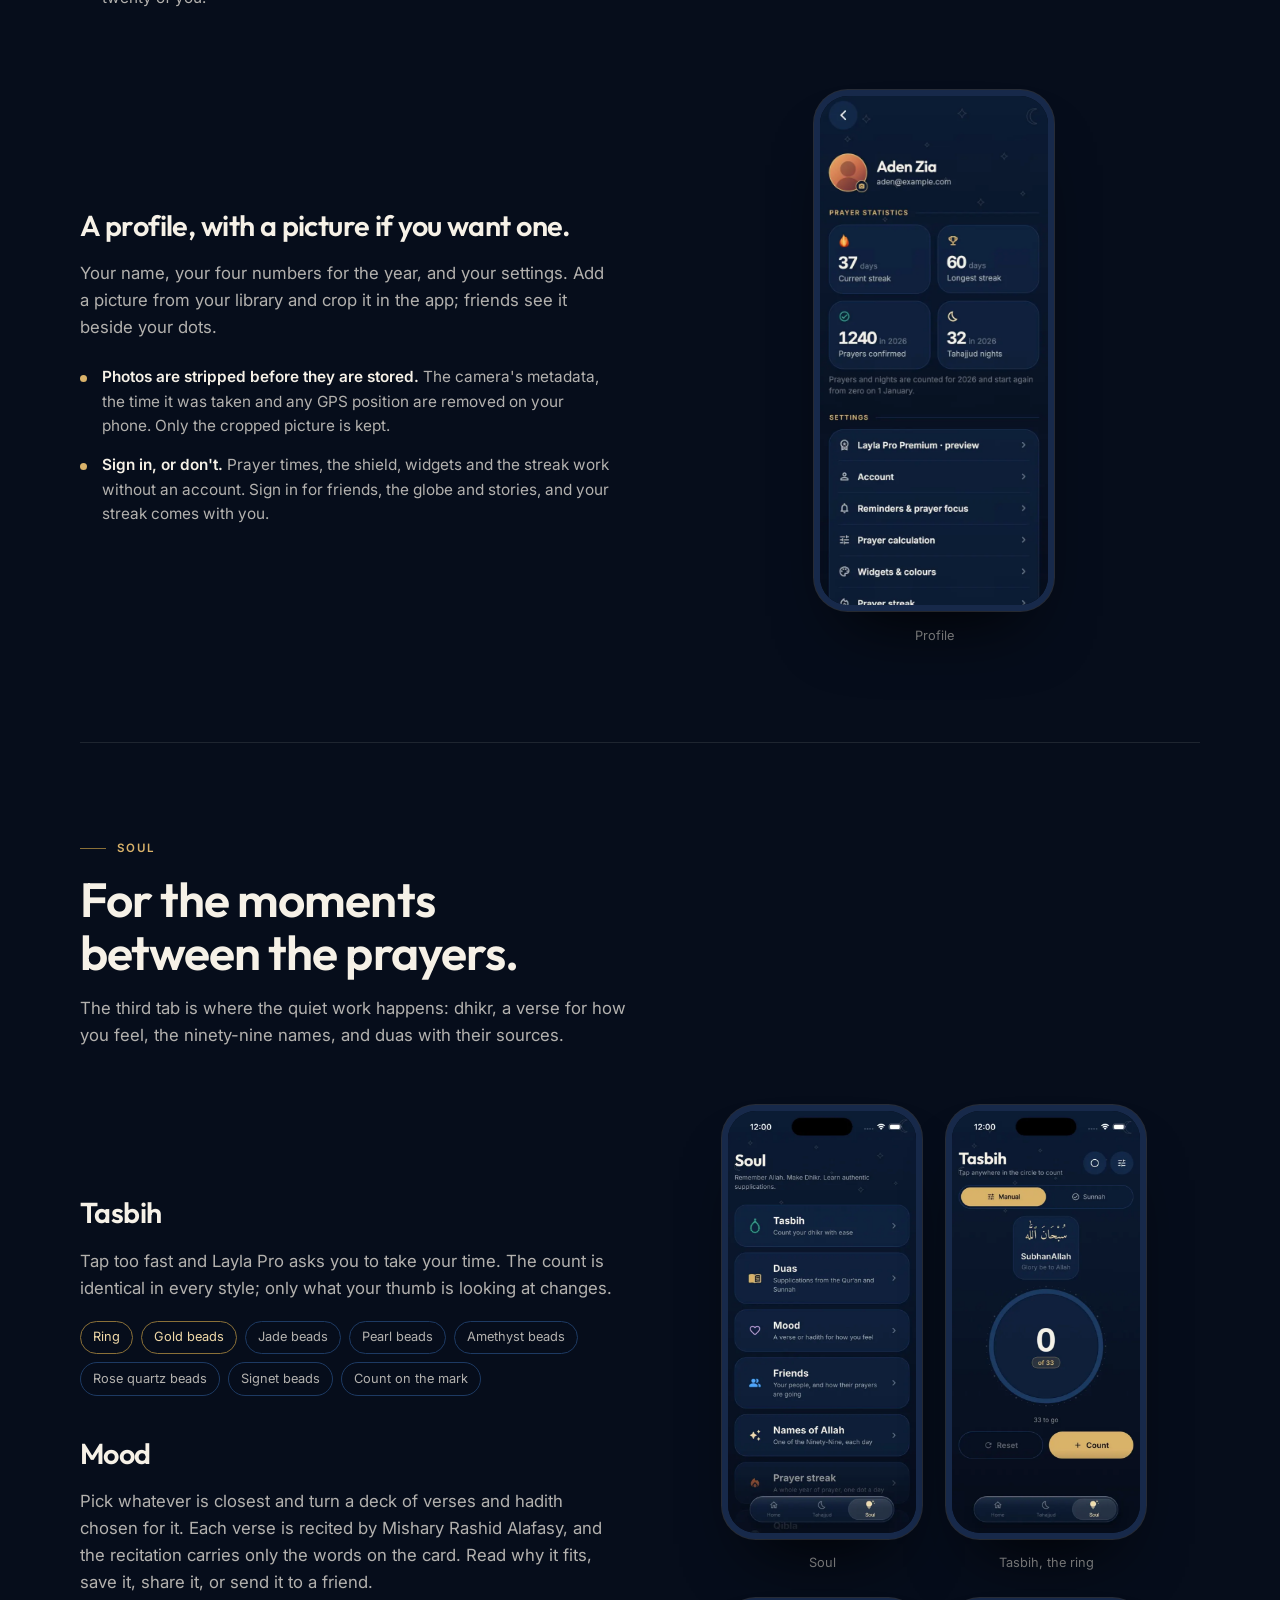
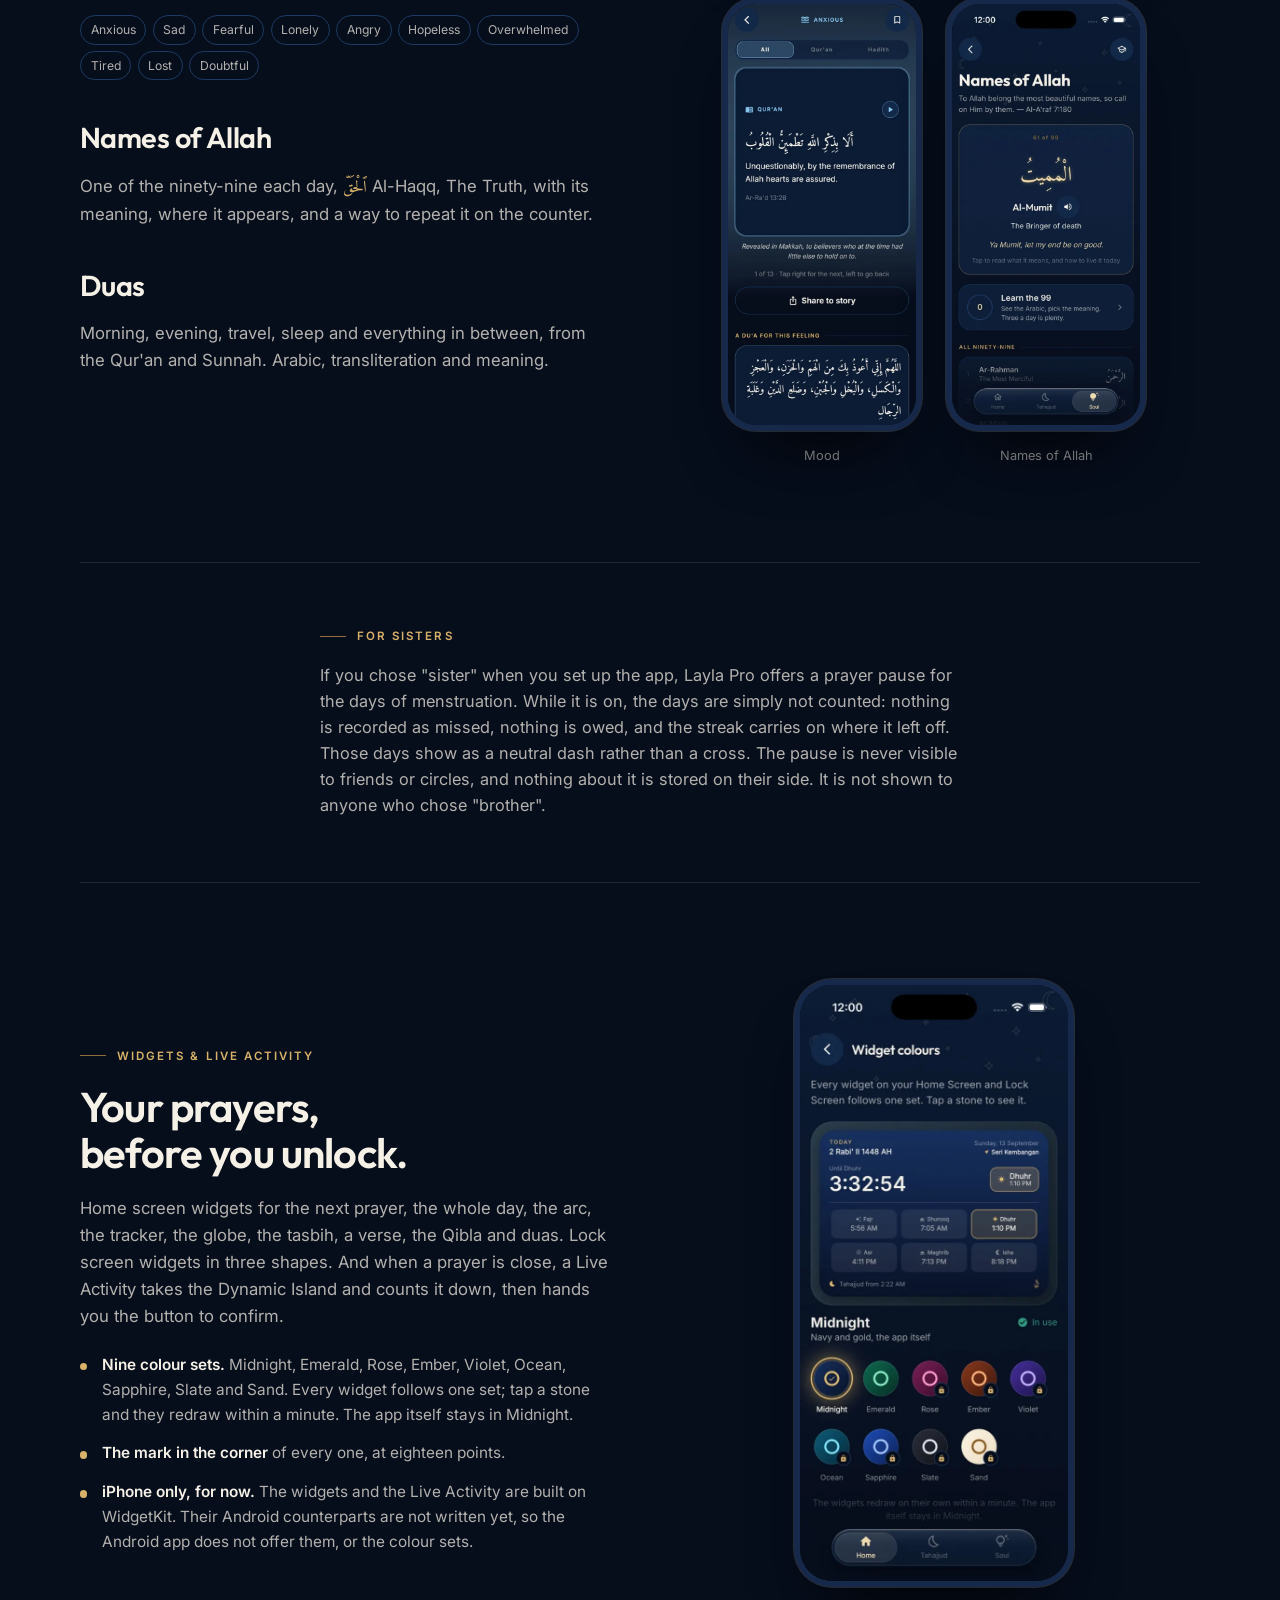
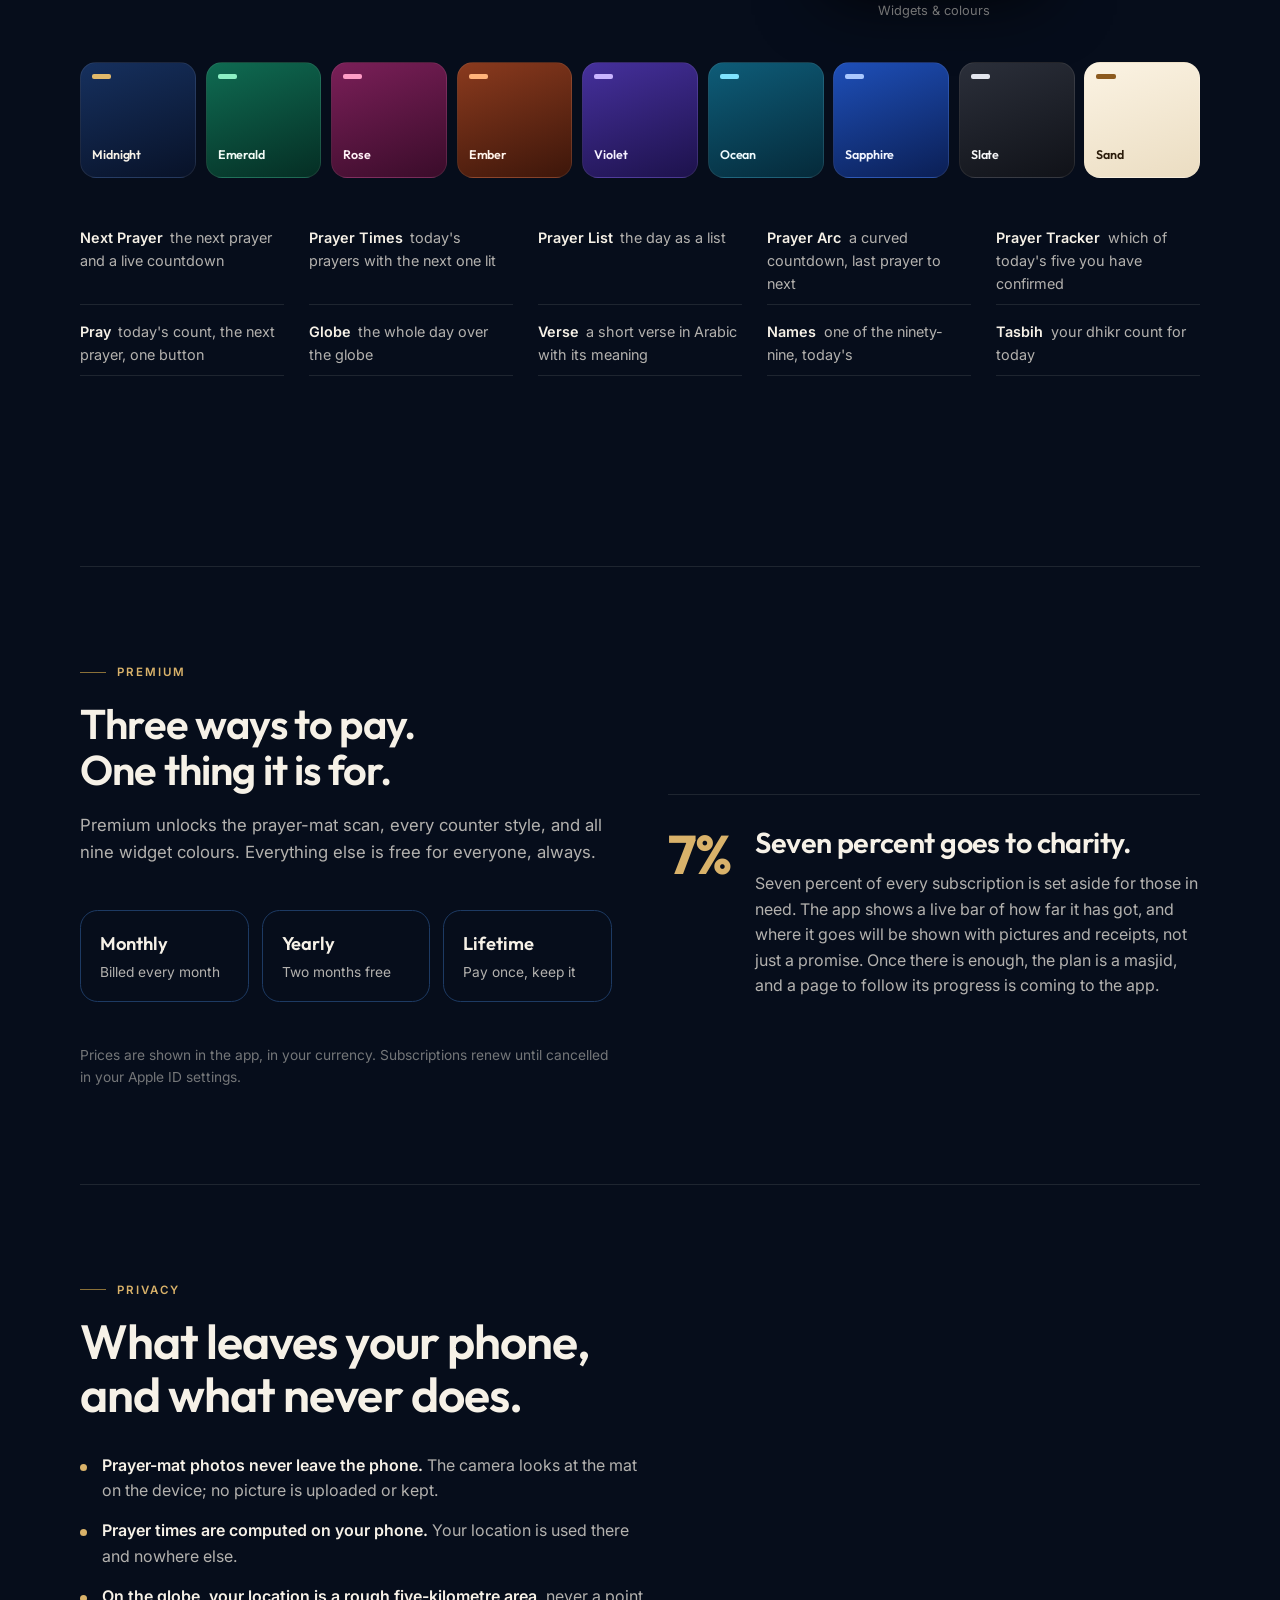
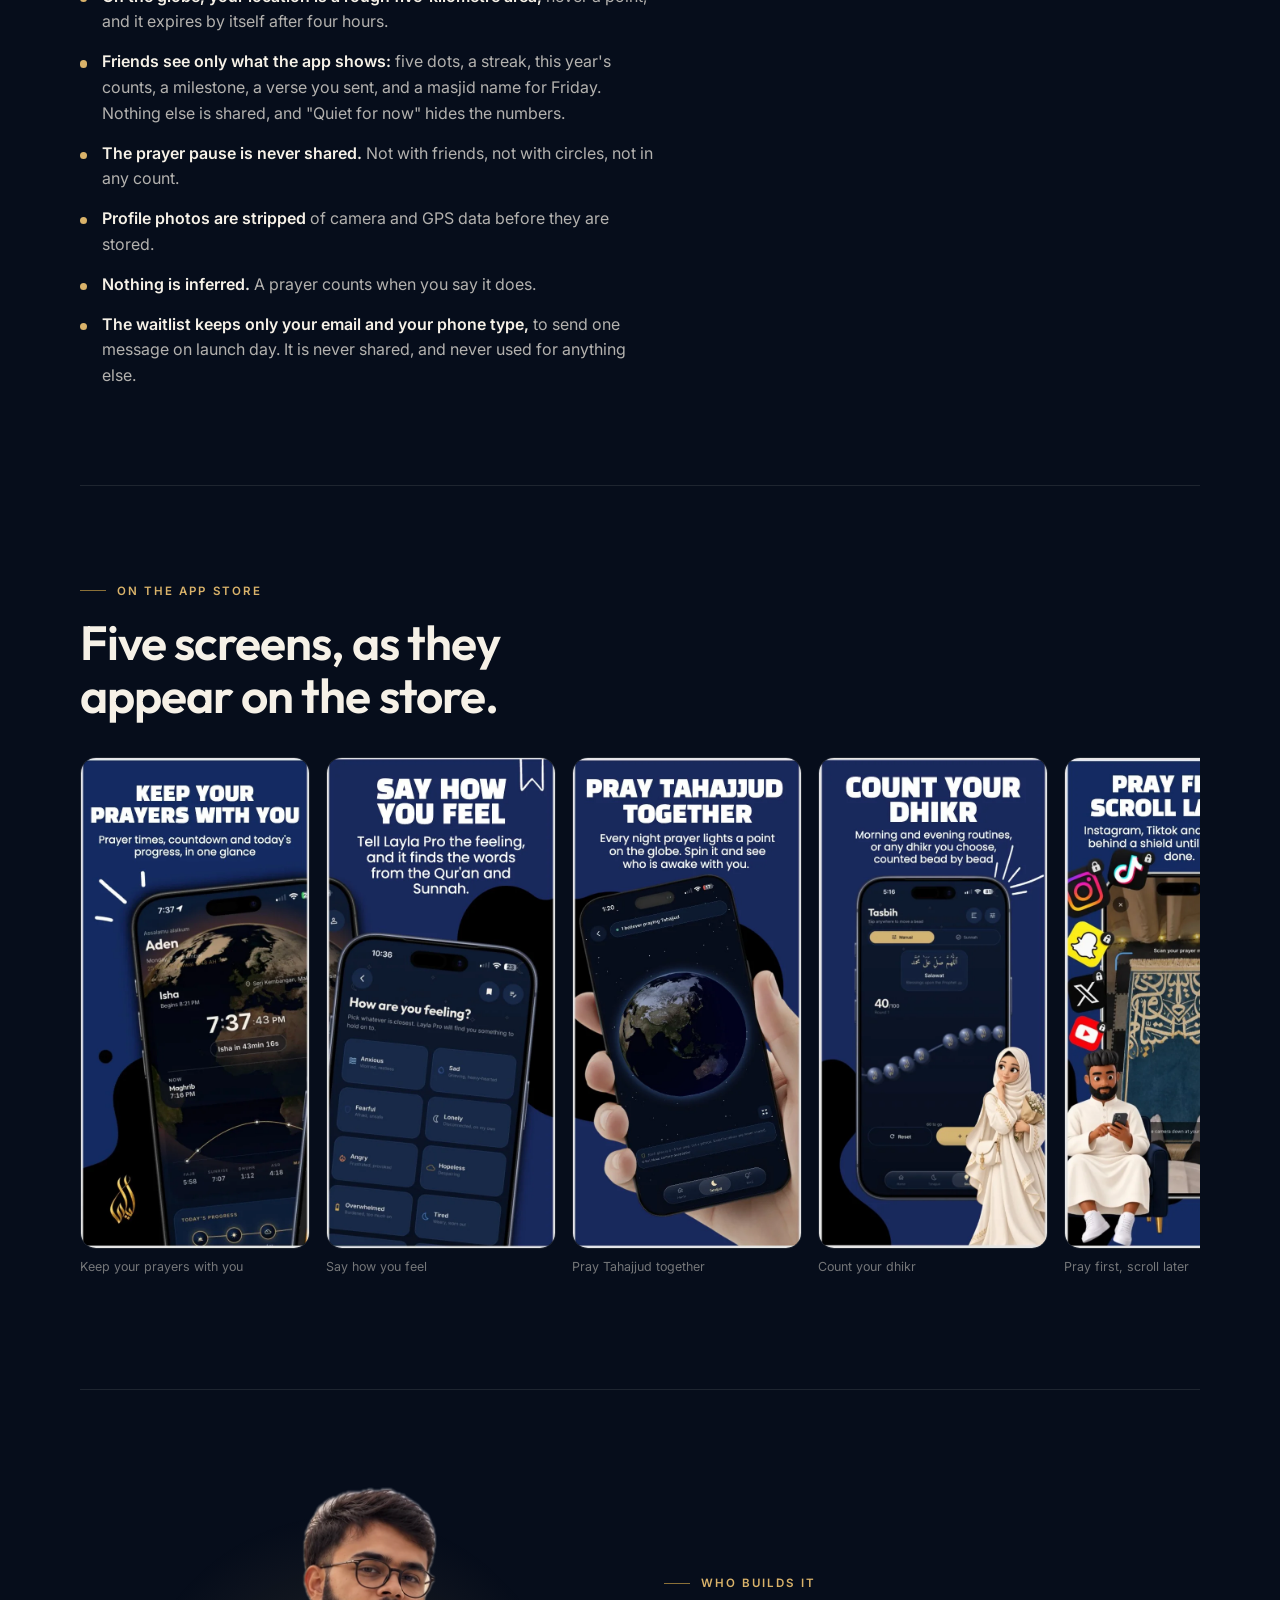
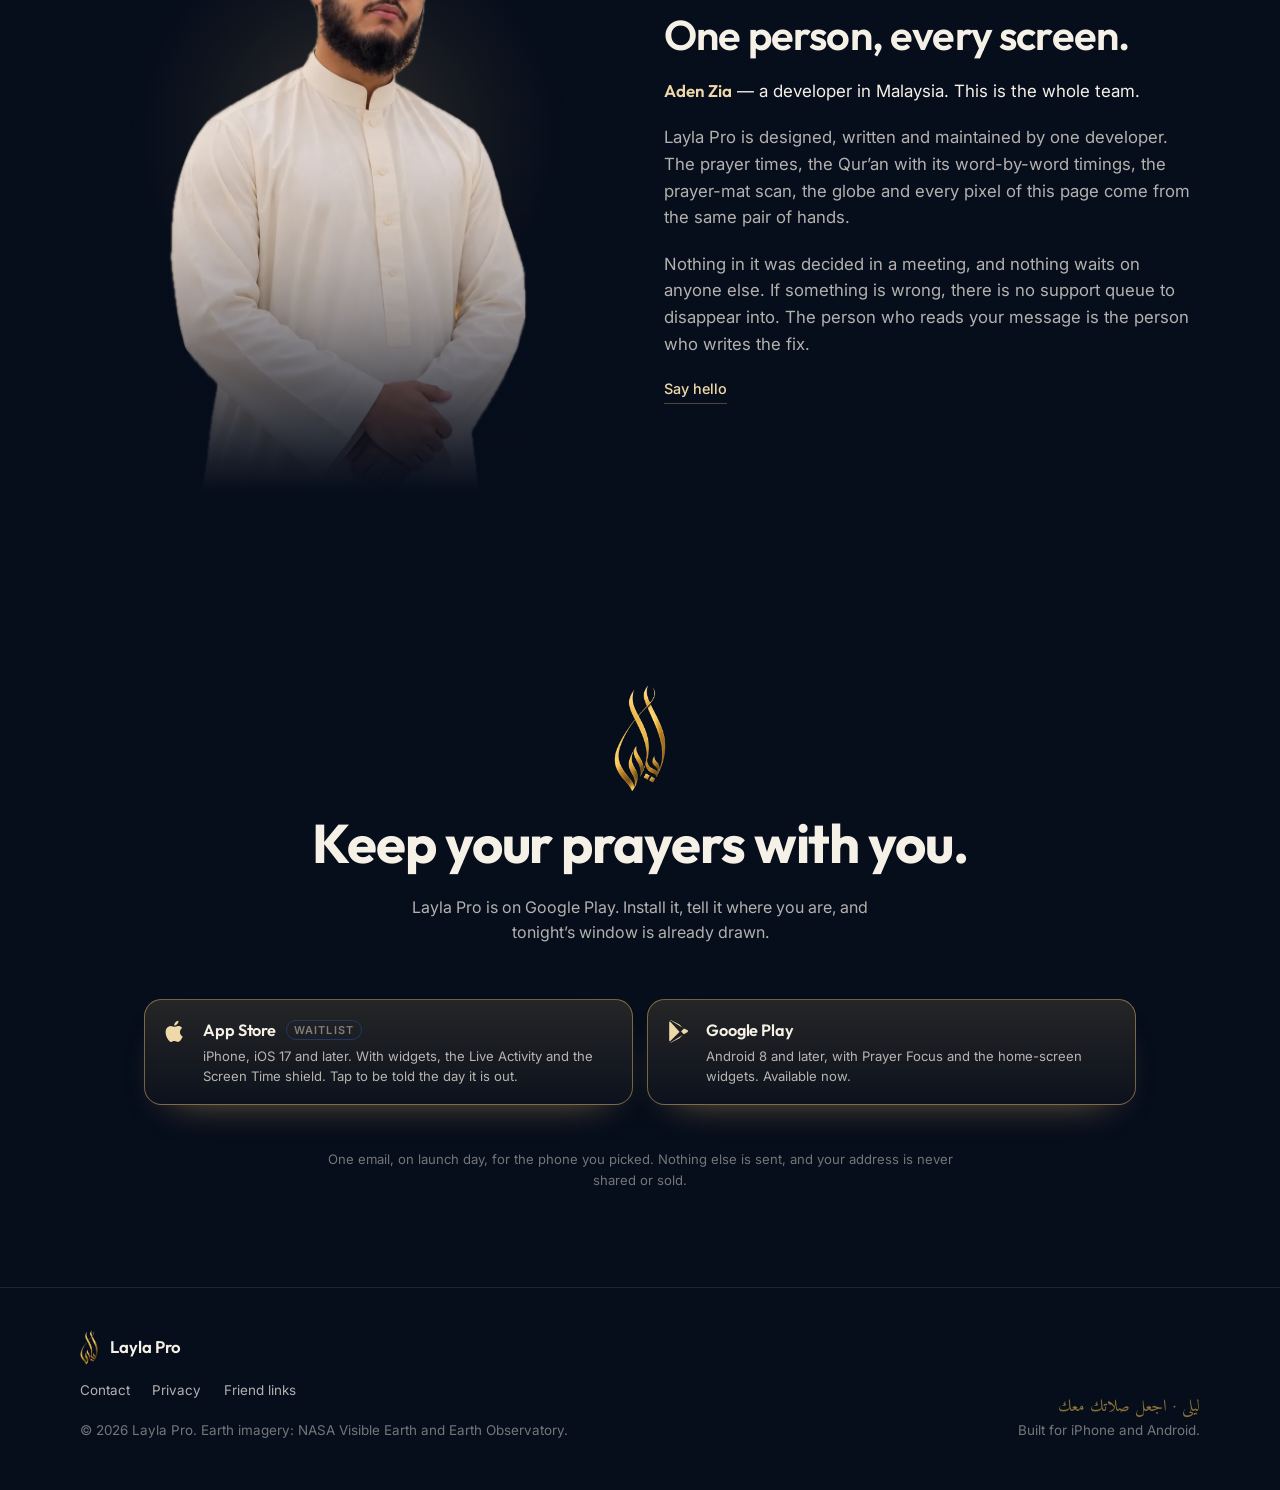
==== commit bfce635e: "Layla Pro is on Google Play: Android buttons link to the store Co-Authored-By: Claude Opus 5.5 <nore" ====
--- a/index.html
+++ b/index.html
@@ -36,7 +36,7 @@
    CONTACT is where the footer's "Contact" goes. */
 window.LAYLA = {
   STORE_URL: "",
-  PLAY_URL: "",
+  PLAY_URL: "https://play.google.com/store/apps/details?id=com.adenzia.layla",
   WAITLIST_URL: "https://layla-waitlist.adenzia04.workers.dev",
   CONTACT: "https://github.com/adenzia04-ui/layla-pro/issues"
 };
@@ -351,7 +351,7 @@
         </a>
         <a class="hero-more" href="#get"><span>See every way to get it</span></a>
       </div>
-      <p class="hero-note">Coming to the App Store and Google Play. Tap either button to join the waitlist, and get one email the day it is out. Prayer times, the Qur’an, streaks and Tahajjud are free for everyone.</p>
+      <p class="hero-note">On Google Play now. The App Store is next: tap iPhone to join the waitlist, and get one email the day it is out. Prayer times, the Qur’an, streaks and Tahajjud are free for everyone.</p>
     </div>
     <div class="hero-visual">
       <canvas id="globe" width="1040" height="1040" aria-label="The Earth at night, with points of light where people are praying Tahajjud"></canvas>
@@ -786,7 +786,7 @@
       <a class="dl primary" href="#get" data-play>
         <svg viewBox="0 0 24 24" fill="currentColor" aria-hidden="true"><path d="M3.6 2.3c-.3.3-.5.8-.5 1.4v16.6c0 .6.2 1.1.5 1.4l.1.1 9.3-9.3v-.2L3.7 2.2l-.1.1zm12.5 6.2L13 5.4 4.6 1c-.2-.1-.4-.1-.6 0l12.1 7.5zM17.3 9.3l-2.7 2.7 2.7 2.7 3.3-1.9c.9-.5.9-1.6 0-2.1l-3.3-1.4zM4 23c.2.1.4.1.6 0l8.4-4.4 3.1-3.1L4 23z"/></svg>
         <span><b>Google Play <i>waitlist</i></b>
-        <small>Android 8 and later, with Prayer Focus and the home-screen widgets. Tap to be told the day it is out.</small></span>
+        <small>Android 8 and later, with Prayer Focus and the home-screen widgets. Available now.</small></span>
       </a>
     </div>
 
